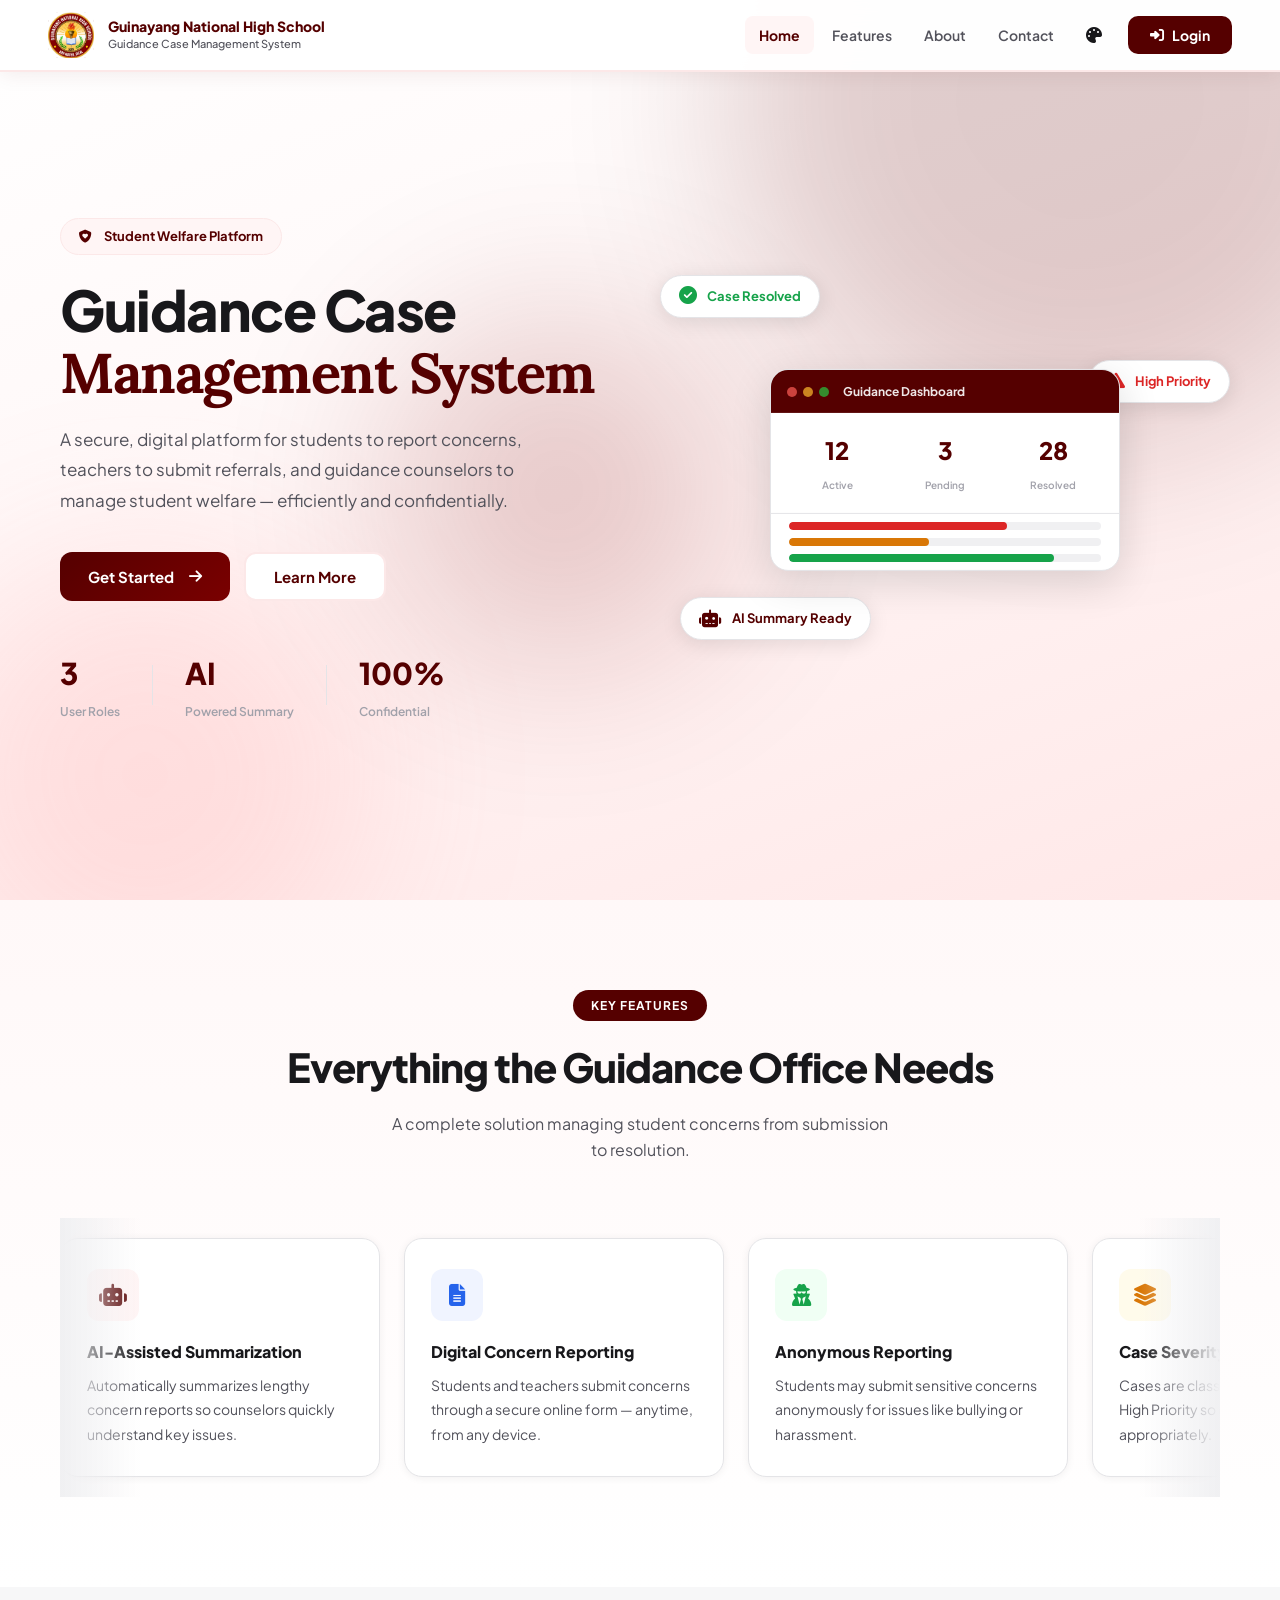
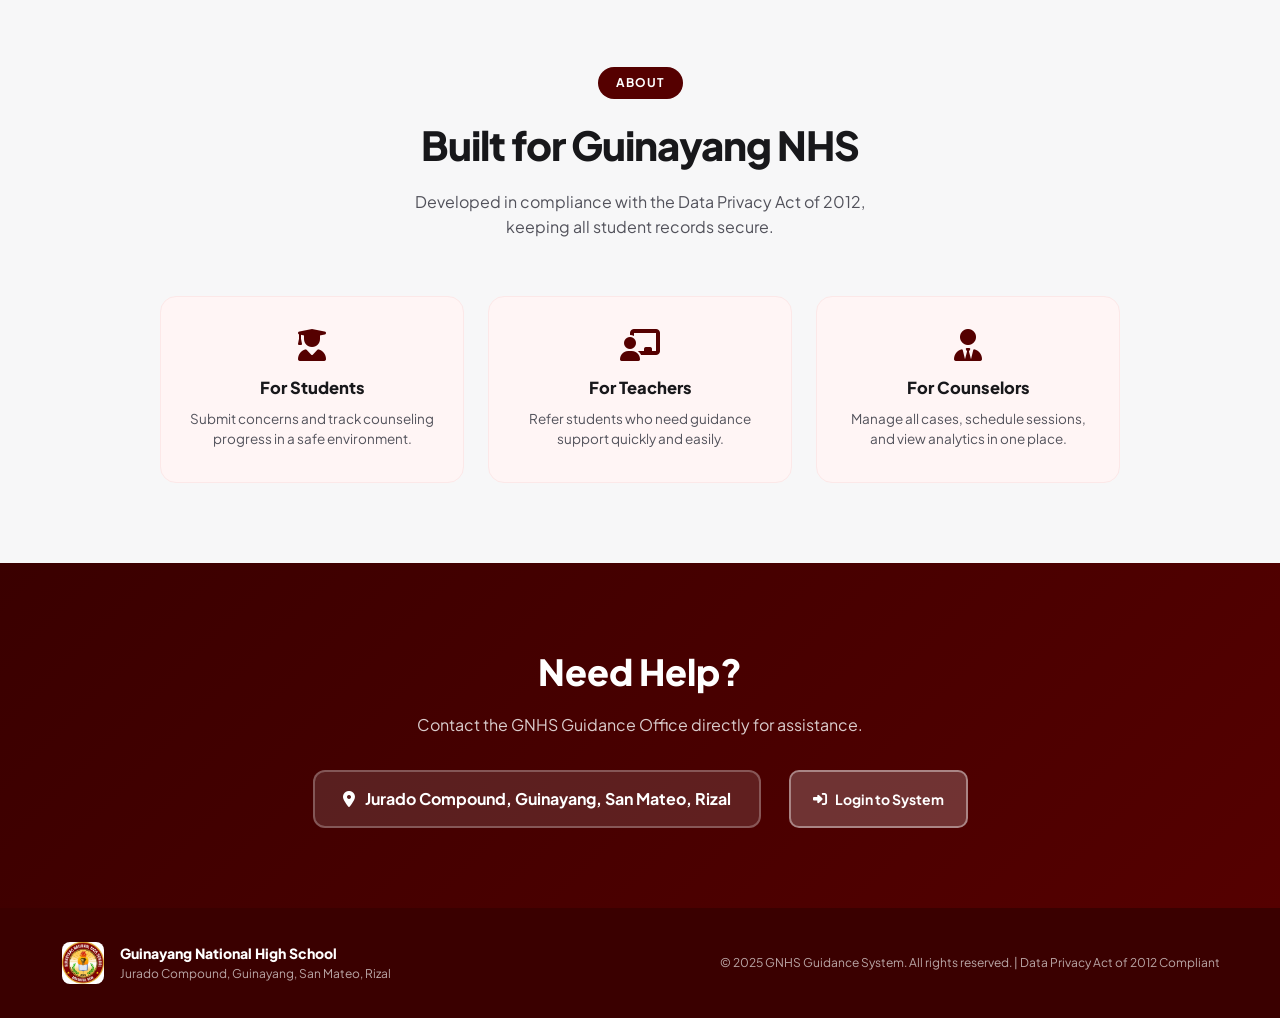
==== gnhs-guidance/index.html @ 4c7ce9db "fix(ui): responsive teacher dashboard stack, interactive features carousel, centered role cards, nav" ====
<!DOCTYPE html>
<html lang="en">

<head>
  <meta charset="UTF-8" />
  <meta name="viewport" content="width=device-width, initial-scale=1.0" />
  <title>GNHS — Guidance Case Management System</title>
  <link rel="stylesheet" href="style.css?v=20261111_07" />
  <link
    href="https://fonts.googleapis.com/css2?family=Plus+Jakarta+Sans:wght@300;400;500;600;700;800;900&family=Lora:ital,wght@0,400;0,600;1,400&display=swap"
    rel="stylesheet" />
  <link rel="stylesheet" href="https://cdnjs.cloudflare.com/ajax/libs/font-awesome/6.5.0/css/all.min.css" />
  <script src="https://accounts.google.com/gsi/client" async defer></script>
  <script>
    (function () {
      var t = localStorage.getItem('theme') || 'light';
      var c = localStorage.getItem('colorTheme') || 'maroon';
      document.documentElement.setAttribute('data-theme', t);
      document.documentElement.setAttribute('data-color', c);
    })();
  </script>
</head>

<body class="landing-page">
  <nav class="navbar">
    <div class="nav-brand" onclick="window.scrollTo({top:0,behavior:'smooth'})">
      <div class="school-logo"><img src="gnhs.jpg" alt="GNHS"
          style="width:100%;height:100%;object-fit:cover;border-radius:10px;" /></div>
      <div class="school-info">
        <span class="school-name">Guinayang National High School</span>
        <span class="school-sub">Guidance Case Management System</span>
      </div>
    </div>
    <div class="nav-links" id="navLinks">
      <a href="#home" class="nav-link active">Home</a>
      <a href="#features" class="nav-link">Features</a>
      <a href="#about" class="nav-link">About</a>
      <a href="#contact" class="nav-link">Contact</a>
      <div class="theme-container" style="position:relative; display:inline-block;">
        <button class="nav-link" style="background:none;border:none;cursor:pointer;font-size:16px;color:var(--text);"
          onclick="toggleThemeMenu()"><i class="fas fa-palette"></i></button>
        <div class="theme-panel" id="themePanel">
          <button class="tp-mode-toggle" id="tpModeToggle"
            onclick="setTheme(document.documentElement.getAttribute('data-theme')==='dark'?'light':'dark')">
            <i class="fas fa-moon"></i> Dark Mode
          </button>
          <div style="font-size:12px;font-weight:800;color:var(--text-3);text-align:center;margin-top:4px">COLOR THEME
          </div>
          <div class="tp-row">
            <div class="tp-color active" style="background:#550000" data-color="maroon"
              onclick="setColorMode('maroon')"></div>
            <div class="tp-color" style="background:#2563eb" data-color="blue" onclick="setColorMode('blue')"></div>
            <div class="tp-color" style="background:#059669" data-color="emerald" onclick="setColorMode('emerald')">
            </div>
            <div class="tp-color" style="background:#7c3aed" data-color="violet" onclick="setColorMode('violet')"></div>
          </div>
        </div>
      </div>
      <button class="btn-login" onclick="openLoginModal()"><i class="fas fa-sign-in-alt"></i> Login</button>
    </div>
    <button class="nav-toggle" onclick="toggleMenu()"><i class="fas fa-bars"></i></button>
  </nav>

  <section class="hero" id="home">
    <div class="hero-bg">
      <div class="bg-blob b1"></div>
      <div class="bg-blob b2"></div>
      <div class="bg-blob b3"></div>
    </div>
    <div class="hero-content">
      <div class="hero-badge"><i class="fas fa-shield-heart"></i>&nbsp; Student Welfare Platform</div>
      <h1 class="hero-title">Guidance Case<br><em>Management System</em></h1>
      <p class="hero-desc">A secure, digital platform for students to report concerns, teachers to submit referrals, and
        guidance counselors to manage student welfare — efficiently and confidentially.</p>
      <div class="hero-actions">
        <button class="btn-primary" onclick="openLoginModal()">Get Started &nbsp;<i
            class="fas fa-arrow-right"></i></button>
        <button class="btn-ghost"
          onclick="document.getElementById('features').scrollIntoView({behavior:'smooth'})">Learn More</button>
      </div>
      <div class="hero-stats">
        <div class="stat"><span class="stat-num">3</span><span class="stat-label">User Roles</span></div>
        <div class="stat-divider"></div>
        <div class="stat"><span class="stat-num">AI</span><span class="stat-label">Powered Summary</span></div>
        <div class="stat-divider"></div>
        <div class="stat"><span class="stat-num">100%</span><span class="stat-label">Confidential</span></div>
      </div>
    </div>
    <div class="hero-visual">
      <div class="floating-card card-1"><i class="fas fa-check-circle"></i><span>Case Resolved</span></div>
      <div class="floating-card card-2"><i class="fas fa-exclamation-triangle"></i><span>High Priority</span></div>
      <div class="floating-card card-3"><i class="fas fa-robot"></i><span>AI Summary Ready</span></div>
      <div class="dashboard-preview">
        <div class="preview-header">
          <span class="preview-dot r"></span><span class="preview-dot y"></span><span class="preview-dot g"></span>
          <span class="preview-title">Guidance Dashboard</span>
        </div>
        <div class="preview-stats">
          <div class="ps"><span>12</span><small>Active</small></div>
          <div class="ps"><span>3</span><small>Pending</small></div>
          <div class="ps"><span>28</span><small>Resolved</small></div>
        </div>
        <div class="preview-bar">
          <div class="pb-fill" style="width:70%;background:#dc2626"></div>
        </div>
        <div class="preview-bar">
          <div class="pb-fill" style="width:45%;background:#d97706"></div>
        </div>
        <div class="preview-bar">
          <div class="pb-fill" style="width:85%;background:#16a34a"></div>
        </div>
      </div>
    </div>
  </section>
  <section class="features-section" id="features">
    <div class="section-header">
      <div class="section-tag">Key Features</div>
      <h2>Everything the Guidance Office Needs</h2>
      <p>A complete solution managing student concerns from submission to resolution.</p>
    </div>
    <div class="features-marquee-wrapper">
      <div class="features-marquee-content">
        <div class="feature-card">
          <div class="feat-icon" style="background:var(--maroon-pale);color:var(--maroon)"><i class="fas fa-robot"></i>
          </div>
          <h3>AI-Assisted Summarization</h3>
          <p>Automatically summarizes lengthy concern reports so counselors quickly understand key issues.</p>
        </div>
        <div class="feature-card">
          <div class="feat-icon" style="background:#f0f4ff;color:#2563eb"><i class="fas fa-file-alt"></i></div>
          <h3>Digital Concern Reporting</h3>
          <p>Students and teachers submit concerns through a secure online form — anytime, from any device.</p>
        </div>
        <div class="feature-card">
          <div class="feat-icon" style="background:#f0fff4;color:#16a34a"><i class="fas fa-user-secret"></i></div>
          <h3>Anonymous Reporting</h3>
          <p>Students may submit sensitive concerns anonymously for issues like bullying or harassment.</p>
        </div>
        <div class="feature-card">
          <div class="feat-icon" style="background:#fffbeb;color:#d97706"><i class="fas fa-layer-group"></i></div>
          <h3>Case Severity Classification</h3>
          <p>Cases are classified as Low, Medium, or High Priority so counselors respond appropriately.</p>
        </div>
        <div class="feature-card">
          <div class="feat-icon" style="background:#fdf4ff;color:#7c3aed"><i class="fas fa-chart-bar"></i></div>
          <h3>Analytics Dashboard</h3>
          <p>Visualize patterns in student concerns and generate reports for school administration.</p>
        </div>
        <div class="feature-card">
          <div class="feat-icon" style="background:#f0fdfa;color:#0d9488"><i class="fas fa-bell"></i></div>
          <h3>Notification System</h3>
          <p>Real-time alerts for session schedules, case status changes, and guidance office responses.</p>
        </div>

        <!-- Duplicate for infinite scroll -->
        <div class="feature-card">
          <div class="feat-icon" style="background:var(--maroon-pale);color:var(--maroon)"><i class="fas fa-robot"></i>
          </div>
          <h3>AI-Assisted Summarization</h3>
          <p>Automatically summarizes lengthy concern reports so counselors quickly understand key issues.</p>
        </div>
        <div class="feature-card">
          <div class="feat-icon" style="background:#f0f4ff;color:#2563eb"><i class="fas fa-file-alt"></i></div>
          <h3>Digital Concern Reporting</h3>
          <p>Students and teachers submit concerns through a secure online form — anytime, from any device.</p>
        </div>
        <div class="feature-card">
          <div class="feat-icon" style="background:#f0fff4;color:#16a34a"><i class="fas fa-user-secret"></i></div>
          <h3>Anonymous Reporting</h3>
          <p>Students may submit sensitive concerns anonymously for issues like bullying or harassment.</p>
        </div>
        <div class="feature-card">
          <div class="feat-icon" style="background:#fffbeb;color:#d97706"><i class="fas fa-layer-group"></i></div>
          <h3>Case Severity Classification</h3>
          <p>Cases are classified as Low, Medium, or High Priority so counselors respond appropriately.</p>
        </div>
        <div class="feature-card">
          <div class="feat-icon" style="background:#fdf4ff;color:#7c3aed"><i class="fas fa-chart-bar"></i></div>
          <h3>Analytics Dashboard</h3>
          <p>Visualize patterns in student concerns and generate reports for school administration.</p>
        </div>
        <div class="feature-card">
          <div class="feat-icon" style="background:#f0fdfa;color:#0d9488"><i class="fas fa-bell"></i></div>
          <h3>Notification System</h3>
          <p>Real-time alerts for session schedules, case status changes, and guidance office responses.</p>
        </div>
      </div>
    </div>
  </section>
  <section id="about" class="about-section">
    <div class="section-header">
      <div class="section-tag">About</div>
      <h2>Built for Guinayang NHS</h2>
      <p>Developed in compliance with the Data Privacy Act of 2012, keeping all student records secure.</p>
    </div>
    <div class="about-roles-grid">
      <div class="about-role-card">
        <i class="fas fa-user-graduate"></i>
        <strong>For Students</strong>
        <p>Submit concerns and track counseling progress in a safe environment.</p>
      </div>
      <div class="about-role-card">
        <i class="fas fa-chalkboard-teacher"></i>
        <strong>For Teachers</strong>
        <p>Refer students who need guidance support quickly and easily.</p>
      </div>
      <div class="about-role-card">
        <i class="fas fa-user-tie"></i>
        <strong>For Counselors</strong>
        <p>Manage all cases, schedule sessions, and view analytics in one place.</p>
      </div>
    </div>
  </section>
  <section id="contact"
    style="padding:80px 60px;background:linear-gradient(135deg,var(--maroon-dark),var(--maroon));text-align:center;">
    <h2 style="color:#fff;font-size:36px;font-weight:900;margin-bottom:12px">Need Help?</h2>
    <p style="color:rgba(255,255,255,.8);font-size:16px;max-width:500px;margin:0 auto 32px">Contact the GNHS Guidance
      Office directly for assistance.</p>
    <div style="display:flex;gap:20px;justify-content:center;flex-wrap:wrap;">
      <div
        style="background:rgba(255,255,255,.12);color:#fff;border:2px solid rgba(255,255,255,.25);padding:14px 28px;border-radius:12px;font-weight:700;display:flex;align-items:center;gap:10px">
        <i class="fas fa-map-marker-alt"></i> Jurado Compound, Guinayang, San Mateo, Rizal</div>
      <button class="btn-login" style="background:rgba(255,255,255,.2);border:2px solid rgba(255,255,255,.4)"
        onclick="openLoginModal()"><i class="fas fa-sign-in-alt"></i> Login to System</button>
    </div>
  </section>
  <footer class="footer">
    <div class="footer-content">
      <div class="footer-brand">
        <div class="school-logo small" style="background:transparent;padding:2px"><img src="gnhs.jpg" alt="GNHS"
            style="width:100%;height:100%;object-fit:cover;border-radius:8px;" /></div>
        <div>
          <div class="footer-school">Guinayang National High School</div>
          <div class="footer-addr">Jurado Compound, Guinayang, San Mateo, Rizal</div>
        </div>
      </div>
      <div class="footer-copy">© 2025 GNHS Guidance System. All rights reserved. | Data Privacy Act of 2012 Compliant
      </div>
    </div>
  </footer>

  <!-- LOGIN MODAL -->
  <div class="modal-overlay hidden" id="loginModal" onclick="closeOnOverlay(event)">
    <div class="modal-box">
      <div class="modal-step" id="step-choose">
        <button class="modal-close" onclick="closeLoginModal()"><i class="fas fa-times"></i></button>
        <div class="modal-logo"><i class="fas fa-graduation-cap"></i></div>
        <h2 class="modal-title">Welcome to <span>GNHS</span></h2>
        <p class="modal-sub">Guidance Case Management System</p>
        <div id="timeoutAlertBanner" style="display:none;margin-bottom:16px;background:#fef2f2;border:1px solid #f87171;color:#991b1b;padding:12px 14px;border-radius:10px;font-size:13px;font-weight:600;text-align:left">
          <i class="fas fa-clock" style="color:#dc2626;margin-right:6px"></i> Your session expired due to 15 minutes of inactivity. Please log in again.
        </div>
        <div class="action-cards" style="display:flex;flex-direction:column;width:100%;gap:12px;">
          <div class="action-card" onclick="goToRoleSelect('login')" style="padding:16px 20px;display:flex;align-items:center;justify-content:center;gap:14px;text-align:left;width:100%;background:linear-gradient(135deg,var(--maroon),var(--maroon-mid));color:#fff;border-radius:14px;box-shadow:0 8px 20px rgba(85,0,0,0.22);cursor:pointer;">
            <i class="fas fa-sign-in-alt" style="font-size:22px;color:#fff;margin-bottom:0"></i>
            <div style="flex:1">
              <strong style="font-size:16px;display:block;color:#fff">Login to System</strong>
              <small style="font-size:12px;color:rgba(255,255,255,0.85)">Sign in with LRN, Employee ID, or Email</small>
            </div>
            <i class="fas fa-arrow-right" style="font-size:14px;color:rgba(255,255,255,0.85)"></i>
          </div>
        </div>

        <div style="display:flex;align-items:center;margin:16px 0 10px;gap:10px;">
          <div style="flex:1;height:1px;background:var(--border);"></div>
          <span style="font-size:11px;font-weight:700;color:var(--text-3);text-transform:uppercase;letter-spacing:0.5px;">OR</span>
          <div style="flex:1;height:1px;background:var(--border);"></div>
        </div>

        <button type="button" class="btn-google-sign-in" onclick="openGoogleAccountChooser()">
          <svg width="18" height="18" viewBox="0 0 48 48">
            <path fill="#EA4335" d="M24 9.5c3.54 0 6.71 1.22 9.21 3.6l6.85-6.85C35.9 2.38 30.47 0 24 0 14.62 0 6.51 5.38 2.56 13.22l7.98 6.19C12.43 13.72 17.74 9.5 24 9.5z"/>
            <path fill="#4285F4" d="M46.98 24.55c0-1.57-.15-3.09-.38-4.55H24v9.02h12.94c-.58 2.96-2.26 5.48-4.78 7.18l7.73 6c4.51-4.18 7.09-10.36 7.09-17.65z"/>
            <path fill="#FBBC05" d="M10.53 28.59c-.48-1.45-.76-2.99-.76-4.59s.27-3.14.76-4.59l-7.98-6.19C.92 16.46 0 20.12 0 24c0 3.88.92 7.54 2.56 10.78l7.97-6.19z"/>
            <path fill="#34A853" d="M24 48c6.48 0 11.93-2.13 15.89-5.81l-7.73-6c-2.15 1.45-4.92 2.3-8.16 2.3-6.26 0-11.57-4.22-13.47-9.91l-7.98 6.19C6.51 42.62 14.62 48 24 48z"/>
          </svg>
          <span>Google</span>
        </button>
      </div>
      <div class="modal-step hidden" id="step-role">
        <div class="modal-top-nav">
          <button type="button" class="modal-back" onclick="goBack('step-choose')"><i class="fas fa-arrow-left"></i> Back</button>
          <button type="button" class="modal-close" onclick="closeLoginModal()"><i class="fas fa-times"></i></button>
        </div>
        <div class="modal-logo"><i class="fas fa-users"></i></div>
        <h2 class="modal-title">Select Your Role</h2>
        <p class="modal-sub" id="role-sub-text">Who are you logging in as?</p>
        <div class="role-cards">
          <div class="role-card" onclick="selectRole('student')">
            <div class="role-icon" style="background:#fff0f0;color:#550000"><i class="fas fa-user-graduate"></i></div>
            <div><strong>Student</strong><small>Submit concerns &amp; track status</small></div>
          </div>
          <div class="role-card" onclick="selectRole('teacher')">
            <div class="role-icon" style="background:#fff0f0;color:#7a0000"><i class="fas fa-chalkboard-teacher"></i>
            </div>
            <div><strong>Teacher</strong><small>Refer students for guidance</small></div>
          </div>
          <div class="role-card" onclick="selectRole('admin')">
            <div class="role-icon" style="background:#fff0f0;color:#3a0000"><i class="fas fa-user-tie"></i></div>
            <div><strong>Guidance Admin</strong><small>Manage cases &amp; counseling</small></div>
          </div>
        </div>
      </div>
      <div class="modal-step hidden" id="step-login">
        <div class="modal-top-nav">
          <button type="button" class="modal-back" onclick="goBack('step-role')"><i class="fas fa-arrow-left"></i> Back</button>
          <button type="button" class="modal-close" onclick="closeLoginModal()"><i class="fas fa-times"></i></button>
        </div>
        <div class="modal-logo" id="login-role-badge"><i class="fas fa-user-graduate"></i></div>
        <h3 style="font-size:18px;font-weight:800;color:var(--text);margin-bottom:2px;text-align:center;">Account Login</h3>
        <p class="modal-sub" id="login-role-label" style="margin-top:0;">Student Login</p>
        <div id="login-msg" style="display:none"></div>
        <div class="form-group"><label id="login-id-label">Email Address <span class="req">*</span></label>
          <div class="input-wrap"><i class="fas fa-envelope"></i><input type="text" id="login-email-input"
              placeholder="Enter your email" required onkeydown="if(event.key==='Enter'){event.preventDefault();document.getElementById('login-pass')?.focus();}" /></div>
        </div>
        <div class="form-group"><label>Password <span class="req">*</span></label>
          <div class="input-wrap"><i class="fas fa-lock"></i><input type="password" id="login-pass"
              placeholder="Enter your password" required onkeydown="if(event.key==='Enter'){event.preventDefault();handleLogin();}" /><button class="toggle-pass" type="button"
              onclick="togglePass('login-pass')"><i class="fas fa-eye"></i></button></div>
        </div>
        <div class="form-options">
          <label class="checkbox-label"><input type="checkbox"> Remember me</label>
          <a href="#" class="forgot-link" onclick="openResetPasswordModal()">Forgot password?</a>
        </div>
        <button class="btn-submit" onclick="handleLogin()">Login &nbsp;<i class="fas fa-arrow-right"></i></button>

        <div style="display:flex;align-items:center;margin:18px 0 12px;gap:10px;">
          <div style="flex:1;height:1px;background:var(--border);"></div>
          <span style="font-size:11px;font-weight:700;color:var(--text-3);text-transform:uppercase;letter-spacing:0.5px;">OR</span>
          <div style="flex:1;height:1px;background:var(--border);"></div>
        </div>

        <button type="button" class="btn-google-sign-in" onclick="openGoogleAccountChooser()">
          <svg width="18" height="18" viewBox="0 0 48 48">
            <path fill="#EA4335" d="M24 9.5c3.54 0 6.71 1.22 9.21 3.6l6.85-6.85C35.9 2.38 30.47 0 24 0 14.62 0 6.51 5.38 2.56 13.22l7.98 6.19C12.43 13.72 17.74 9.5 24 9.5z"/>
            <path fill="#4285F4" d="M46.98 24.55c0-1.57-.15-3.09-.38-4.55H24v9.02h12.94c-.58 2.96-2.26 5.48-4.78 7.18l7.73 6c4.51-4.18 7.09-10.36 7.09-17.65z"/>
            <path fill="#FBBC05" d="M10.53 28.59c-.48-1.45-.76-2.99-.76-4.59s.27-3.14.76-4.59l-7.98-6.19C.92 16.46 0 20.12 0 24c0 3.88.92 7.54 2.56 10.78l7.97-6.19z"/>
            <path fill="#34A853" d="M24 48c6.48 0 11.93-2.13 15.89-5.81l-7.73-6c-2.15 1.45-4.92 2.3-8.16 2.3-6.26 0-11.57-4.22-13.47-9.91l-7.98 6.19C6.51 42.62 14.62 48 24 48z"/>
          </svg>
          <span>Google</span>
        </button>
      </div>

      <!-- SHOPEE-STYLE GOOGLE ACCOUNT CHOOSER STEP -->
      <div class="modal-step hidden" id="step-google-chooser">
        <div class="google-top-bar" style="display:flex;align-items:center;justify-content:space-between;width:100%;margin-bottom:18px;padding-bottom:12px;border-bottom:1px solid var(--border);position:relative;box-sizing:border-box;">
          <div class="google-top-left" style="display:flex;align-items:center;gap:10px;min-width:0;">
            <button type="button" class="modal-back google-back-btn" onclick="goBackFromGoogle()" title="Go back to previous step" style="position:static !important;top:auto !important;right:auto !important;margin:0 !important;display:inline-flex;align-items:center;gap:6px;background:rgba(0,0,0,0.04);border:1px solid var(--border);border-radius:8px;color:var(--text-2);font-weight:700;font-size:12.5px;cursor:pointer;padding:5px 9px;transition:.2s;line-height:1.2;">
              <i class="fas fa-arrow-left" style="font-size:11px;"></i> <span>Back</span>
            </button>
            <div style="width:1px;height:16px;background:var(--border);flex-shrink:0;"></div>
            <div class="google-brand" style="display:inline-flex;align-items:center;gap:8px;font-size:13.5px;font-weight:700;color:var(--text);margin:0;white-space:nowrap;">
              <svg width="18" height="18" viewBox="0 0 48 48" style="flex-shrink:0;">
                <path fill="#EA4335" d="M24 9.5c3.54 0 6.71 1.22 9.21 3.6l6.85-6.85C35.9 2.38 30.47 0 24 0 14.62 0 6.51 5.38 2.56 13.22l7.98 6.19C12.43 13.72 17.74 9.5 24 9.5z"/>
                <path fill="#4285F4" d="M46.98 24.55c0-1.57-.15-3.09-.38-4.55H24v9.02h12.94c-.58 2.96-2.26 5.48-4.78 7.18l7.73 6c4.51-4.18 7.09-10.36 7.09-17.65z"/>
                <path fill="#FBBC05" d="M10.53 28.59c-.48-1.45-.76-2.99-.76-4.59s.27-3.14.76-4.59l-7.98-6.19C.92 16.46 0 20.12 0 24c0 3.88.92 7.54 2.56 10.78l7.97-6.19z"/>
                <path fill="#34A853" d="M24 48c6.48 0 11.93-2.13 15.89-5.81l-7.73-6c-2.15 1.45-4.92 2.3-8.16 2.3-6.26 0-11.57-4.22-13.47-9.91l-7.98 6.19C6.51 42.62 14.62 48 24 48z"/>
              </svg>
              <span>Sign in with Google</span>
            </div>
          </div>
          <button type="button" class="modal-close" onclick="closeLoginModal()" title="Close" style="position:static !important;top:auto !important;right:auto !important;margin:0 !important;cursor:pointer;width:32px;height:32px;border-radius:50%;background:rgba(0,0,0,0.05);color:var(--text-2);display:inline-flex;align-items:center;justify-content:center;border:none;flex-shrink:0;">
            <i class="fas fa-times"></i>
          </button>
        </div>

        <!-- STAGE A: CHOOSE ACCOUNT LIST -->
        <div id="googleStageList">
          <div class="google-app-badge">
            <i class="fas fa-graduation-cap" style="color:#fff;font-size:22px"></i>
          </div>
          <h2 class="google-chooser-title">Choose an account</h2>
          <p class="google-chooser-sub">to continue to <strong>GNHS Guidance</strong></p>

          <div id="google-list-msg" style="display:none;margin-bottom:14px"></div>

          <div id="googleAccountsList" class="google-accounts-list">
            <!-- Rendered dynamically -->
          </div>

          <p class="google-privacy-footer">
            Before using this app, you can review GNHS Guidance's <a href="#">Privacy Policy</a> and <a href="#">Terms of Service</a>.
          </p>
          <div style="text-align:center;margin-top:14px;padding-top:12px;border-top:1px dashed var(--border);">
            <button type="button" onclick="goBackFromGoogle()" style="background:none;border:none;color:var(--text-2);font-weight:700;font-size:12.5px;cursor:pointer;display:inline-flex;align-items:center;gap:6px;padding:4px 8px;border-radius:6px;transition:.2s;">
              <i class="fas fa-arrow-left"></i> <span>Back to Login Options</span>
            </button>
          </div>
        </div>

        <!-- STAGE B: USE ANOTHER ACCOUNT (EMAIL INPUT) -->
        <div id="googleStageEmail" style="display:none">
          <div class="google-app-badge">
            <i class="fas fa-graduation-cap" style="color:#fff;font-size:22px"></i>
          </div>
          <h2 class="google-chooser-title">Sign in</h2>
          <p class="google-chooser-sub">to continue to <strong>GNHS Guidance</strong></p>

          <div id="google-email-msg" style="display:none"></div>

          <div class="form-group">
            <label>Email Address <span class="req">*</span></label>
            <div class="input-wrap">
              <i class="fas fa-envelope"></i>
              <input type="email" id="google-custom-email" placeholder="e.g. name@gmail.com or name@deped.gov.ph" required onkeydown="if(event.key==='Enter')submitGoogleCustomEmail()" />
            </div>
            <span style="font-size:11.5px;color:var(--text-3);margin-top:4px;display:block;">Personal Gmail for Students &bull; DepEd / Gmail for Teachers</span>
          </div>

          <div style="display:flex;justify-content:space-between;align-items:center;margin-top:22px">
            <button type="button" class="btn-ghost" onclick="showGoogleAccountList()" style="font-size:13px;padding:8px 14px">
              Back to accounts
            </button>
            <button type="button" class="btn-submit" onclick="submitGoogleCustomEmail()" style="width:auto;padding:10px 24px;border-radius:20px;background:#1a73e8;color:#fff;border:none;font-weight:700">
              Next &nbsp;<i class="fas fa-arrow-right"></i>
            </button>
          </div>
        </div>

        <!-- STAGE B: GMAIL 6-DIGIT CODE VERIFICATION (100% PASSWORDLESS & DIRECT TO 2FA) -->
        <div id="googleStageOtp" style="display:none">
          <div class="google-selected-chip">
            <div class="google-chip-left">
              <div class="google-chip-avatar" id="googleOtpAvatar">G</div>
              <div class="google-chip-info">
                <span id="googleOtpEmail" style="font-size:13px;color:var(--text);font-weight:700"></span>
              </div>
            </div>
            <button type="button" class="google-chip-change" onclick="showGoogleAccountList()">Change</button>
          </div>

          <h2 class="google-chooser-title" style="font-size:20px;text-align:left">Google Verification</h2>
          <p class="google-chooser-sub" style="margin-bottom:16px;text-align:left">A 6-digit code was sent to your Gmail inbox to verify your account</p>

          <div id="google-otp-msg" style="display:none"></div>

          <div class="form-group">
            <label>6-Digit Verification Code <span class="req">*</span></label>
            <div class="input-wrap">
              <i class="fas fa-key"></i>
              <input type="text" id="google-otp-code-input" placeholder="000000" maxlength="6" pattern="[0-9]*" inputmode="numeric" style="letter-spacing:6px;font-size:18px;font-weight:800;text-align:center" onkeydown="if(event.key==='Enter')verifyGoogleLoginOtp()" />
            </div>
            <span style="font-size:11.5px;color:var(--text-3);margin-top:4px;display:block;">Check your Gmail inbox or spam. No password required!</span>
          </div>

          <div style="display:flex;justify-content:space-between;align-items:center;margin-top:22px">
            <button type="button" class="btn-ghost" onclick="loginWithGoogleCode(true)" style="font-size:12px;background:none;border:none;color:var(--text-3);cursor:pointer;font-weight:700">
              Resend code
            </button>
            <button type="button" class="btn-submit" id="btnVerifyGoogleOtp" onclick="verifyGoogleLoginOtp()" style="width:auto;padding:10px 24px;border-radius:20px;background:#1a73e8;color:#fff;border:none;font-weight:700">
              Verify & Sign In &nbsp;<i class="fas fa-arrow-right"></i>
            </button>
          </div>
        </div>
      </div>

      <!-- EMAIL CODE (OTP) LOGIN STEP -->
      <div class="modal-step hidden" id="step-email-otp">
        <div class="modal-top-nav">
          <button type="button" class="modal-back" onclick="goBack('step-login')"><i class="fas fa-arrow-left"></i> Back</button>
          <button type="button" class="modal-close" onclick="closeLoginModal()"><i class="fas fa-times"></i></button>
        </div>
        <div class="modal-logo" style="background:var(--maroon-pale);color:var(--maroon)"><i class="fas fa-envelope-circle-check"></i></div>
        <h2 class="modal-title">Sign in with Email Code</h2>
        <p class="modal-sub" id="email-otp-sub">Personal Gmail for Students &bull; DepEd / Gmail for Teachers</p>

        <!-- Role Selector Tab for Email Login -->
        <div style="display:flex;background:var(--bg2);padding:4px;border-radius:10px;border:1px solid var(--border);margin-bottom:14px;gap:6px;">
          <button type="button" id="otpRoleTabStudent" onclick="setOtpRole('student')" style="flex:1;border:none;border-radius:8px;padding:8px 10px;font-size:12.5px;font-weight:700;cursor:pointer;transition:.2s;background:var(--maroon);color:#fff;">
            <i class="fas fa-user-graduate"></i> Student
          </button>
          <button type="button" id="otpRoleTabTeacher" onclick="setOtpRole('teacher')" style="flex:1;border:none;border-radius:8px;padding:8px 10px;font-size:12.5px;font-weight:700;cursor:pointer;transition:.2s;background:transparent;color:var(--text-2);">
            <i class="fas fa-chalkboard-teacher"></i> Teacher
          </button>
        </div>

        <div id="email-otp-msg" style="display:none"></div>

        <!-- Stage 1: Enter Email -->
        <div id="email-otp-stage-1">
          <div class="form-group">
            <label>Email Address <span class="req">*</span></label>
            <div class="input-wrap">
              <i class="fas fa-envelope"></i>
              <input type="email" id="otp-email-input" placeholder="e.g. name@gmail.com or name@deped.gov.ph" required autocomplete="email" onkeydown="if(event.key==='Enter')requestEmailCode()" />
            </div>
            <span style="font-size:11.5px;color:var(--text-3);margin-top:4px;display:block;">We will send a secure 6-digit verification code to this inbox.</span>
          </div>
          <button type="button" class="btn-submit" id="btnSendOtp" onclick="requestEmailCode()">
            <i class="fas fa-paper-plane"></i> Send 6-Digit Code
          </button>
        </div>

        <!-- Stage 2: Enter Code -->
        <div id="email-otp-stage-2" style="display:none">
          <div style="background:var(--bg2);padding:12px 14px;border-radius:10px;border:1px solid var(--border);margin-bottom:16px;font-size:13px;display:flex;align-items:center;justify-content:space-between">
            <div>
              <span style="color:var(--text-3);font-size:11px;display:block;">Code sent to:</span>
              <strong id="otp-target-email-label" style="color:var(--maroon)"></strong>
            </div>
            <button type="button" onclick="editOtpEmail()" style="background:none;border:none;color:var(--maroon);font-weight:700;font-size:12px;cursor:pointer">Change</button>
          </div>

          <div class="form-group">
            <label>Enter 6-Digit Verification Code <span class="req">*</span></label>
            <div class="input-wrap">
              <i class="fas fa-key"></i>
              <input type="text" id="otp-code-input" placeholder="000000" maxlength="6" pattern="[0-9]*" inputmode="numeric" style="letter-spacing:6px;font-size:20px;font-weight:800;text-align:center" onkeydown="if(event.key==='Enter')verifyEmailCode()" />
            </div>
            <span style="font-size:11.5px;color:var(--text-3);margin-top:4px;display:block;">Please check your inbox or spam folder. Code expires in 10 minutes.</span>
          </div>

          <button type="button" class="btn-submit" id="btnVerifyOtp" onclick="verifyEmailCode()">
            <i class="fas fa-check-circle"></i> Verify & Sign In
          </button>

          <div style="text-align:center;margin-top:14px">
            <button type="button" id="btnResendOtp" onclick="requestEmailCode(true)" style="background:none;border:none;color:var(--text-3);font-size:12px;font-weight:700;cursor:pointer">
              Didn't receive code? Resend Code
            </button>
          </div>
        </div>
      </div>

      <!-- EMAIL SIGNUP COMPLETION STEP (for new users signing in for the first time via email) -->
      <div class="modal-step hidden" id="step-email-complete">
        <div class="modal-top-nav">
          <button type="button" class="modal-back" onclick="showStep('step-email-otp')"><i class="fas fa-arrow-left"></i> Back</button>
          <button type="button" class="modal-close" onclick="closeLoginModal()"><i class="fas fa-times"></i></button>
        </div>
        <div class="modal-logo" style="background:var(--maroon-pale);color:var(--maroon)"><i class="fas fa-user-plus"></i></div>
        <h2 class="modal-title">Complete Your Profile</h2>
        <p class="modal-sub">Welcome! Please fill in your basic info to enter GNHS Guidance.</p>

        <div id="email-complete-msg" style="display:none"></div>

        <div class="form-row" style="display:grid;grid-template-columns:1fr 1fr;gap:12px;margin-bottom:12px">
          <div class="form-group">
            <label>First Name <span class="req">*</span></label>
            <input type="text" id="otp-complete-first-name" placeholder="First name" required />
          </div>
          <div class="form-group">
            <label>Last Name <span class="req">*</span></label>
            <input type="text" id="otp-complete-last-name" placeholder="Last name" required />
          </div>
        </div>

        <div class="form-group" id="otp-complete-grade-group">
          <label id="otp-complete-grade-label">Grade Level & Section <span class="req">*</span></label>
          <div style="display:grid;grid-template-columns:1fr 1fr;gap:10px" id="otp-complete-grade-row">
            <select id="otp-complete-grade" onchange="otpUpdateSections()" style="padding:10px 12px;border:1.5px solid var(--border);border-radius:10px;font-size:13px;background:var(--card-bg);color:var(--text)">
              <option value="">Select Grade</option>
              <option value="7">Grade 7</option>
              <option value="8">Grade 8</option>
              <option value="9">Grade 9</option>
              <option value="10">Grade 10</option>
            </select>
            <select id="otp-complete-section" style="padding:10px 12px;border:1.5px solid var(--border);border-radius:10px;font-size:13px;background:var(--card-bg);color:var(--text)">
              <option value="">Select Section</option>
            </select>
          </div>
        </div>

        <div class="form-group">
          <label id="otp-complete-id-label">Student ID / LRN (Optional)</label>
          <input type="text" id="otp-complete-id-number" placeholder="Enter ID number (or leave blank for auto-generate)" />
        </div>

        <button type="button" class="btn-submit" id="btnFinishOtpSignup" onclick="finishOtpSignup()">
          <i class="fas fa-arrow-right"></i> Finish & Enter System
        </button>
      </div>

      <!-- RESET PASSWORD MODAL: 3-STEP EMAIL OTP CONFIRMATION & NEW PASSWORD -->
      <div class="modal-step hidden" id="step-forgot">
        <div class="modal-top-nav">
          <button type="button" class="modal-back" onclick="goBack('step-login')"><i class="fas fa-arrow-left"></i> Back</button>
          <button type="button" class="modal-close" onclick="closeLoginModal()"><i class="fas fa-times"></i></button>
        </div>

        <div class="modal-logo" style="background:var(--maroon-pale);color:var(--maroon)"><i class="fas fa-key"></i></div>
        <h2 class="modal-title" id="forgot-modal-title">Reset Password</h2>
        <p class="modal-sub" id="forgot-modal-sub">Enter your registered Email or Student ID / LRN to receive a 6-digit confirmation code.</p>

        <div id="forgot-msg" style="display:none;margin-bottom:14px"></div>

        <!-- STAGE 1: ENTER EMAIL / LRN -->
        <div id="forgot-stage-1">
          <div class="form-group">
            <label>Registered Email or Student LRN / ID <span class="req">*</span></label>
            <div class="input-wrap">
              <i class="fas fa-envelope"></i>
              <input type="text" id="forgot-email-input" placeholder="e.g. name@gmail.com or 12-digit LRN" required onkeydown="if(event.key==='Enter')sendResetEmailCode()" />
            </div>
            <span style="font-size:11.5px;color:var(--text-3);margin-top:4px;display:block;">A 6-digit verification code will be sent to confirm your email.</span>
          </div>

          <button type="button" class="btn-submit" id="btnSendResetCode" onclick="sendResetEmailCode()">
            <i class="fas fa-paper-plane"></i> Send 6-Digit Code
          </button>
        </div>

        <!-- STAGE 2: ENTER 6-DIGIT CODE -->
        <div id="forgot-stage-2" style="display:none">
          <div style="background:var(--bg2);padding:12px 14px;border-radius:10px;border:1px solid var(--border);margin-bottom:16px;font-size:13px;display:flex;align-items:center;justify-content:space-between">
            <div>
              <span style="color:var(--text-3);font-size:11px;display:block;">Code sent to:</span>
              <strong id="forgot-target-email-label" style="color:var(--maroon)"></strong>
            </div>
            <button type="button" onclick="editResetEmail()" style="background:none;border:none;color:var(--maroon);font-weight:700;font-size:12px;cursor:pointer">Change</button>
          </div>

          <div class="form-group">
            <label>Enter 6-Digit Confirmation Code <span class="req">*</span></label>
            <div class="input-wrap">
              <i class="fas fa-shield-alt"></i>
              <input type="text" id="forgot-code-input" placeholder="000000" maxlength="6" pattern="[0-9]*" inputmode="numeric" style="letter-spacing:6px;font-size:22px;font-weight:800;text-align:center" onkeydown="if(event.key==='Enter')verifyResetEmailCode()" />
            </div>
            <span style="font-size:11.5px;color:var(--text-3);margin-top:4px;display:block;">Please check your inbox or spam folder. Code expires in 10 minutes.</span>
          </div>

          <button type="button" class="btn-submit" id="btnVerifyResetCode" onclick="verifyResetEmailCode()">
            <i class="fas fa-check-circle"></i> Verify Code & Continue
          </button>

          <div style="text-align:center;margin-top:14px">
            <button type="button" id="btnResendResetCode" onclick="sendResetEmailCode(true)" style="background:none;border:none;color:var(--text-3);font-size:12px;font-weight:700;cursor:pointer">
              Didn't receive code? Resend Code
            </button>
          </div>
        </div>

        <!-- STAGE 3: SET NEW PASSWORD -->
        <div id="forgot-stage-3" style="display:none">
          <div class="form-group">
            <label>New Password <span class="req">*</span></label>
            <div class="input-wrap">
              <i class="fas fa-lock"></i>
              <input type="password" id="forgot-new-password" placeholder="Enter new strong password" required oninput="validateResetPasswordStrength()" />
              <button class="toggle-pass" type="button" onclick="togglePass('forgot-new-password')"><i class="fas fa-eye"></i></button>
            </div>
          </div>

          <div class="form-group">
            <label>Confirm New Password <span class="req">*</span></label>
            <div class="input-wrap">
              <i class="fas fa-lock"></i>
              <input type="password" id="forgot-confirm-password" placeholder="Re-type new password" required oninput="validateResetPasswordStrength()" onkeydown="if(event.key==='Enter')submitNewPasswordReset()" />
              <button class="toggle-pass" type="button" onclick="togglePass('forgot-confirm-password')"><i class="fas fa-eye"></i></button>
            </div>
          </div>

          <!-- Live Password Requirements Checklist -->
          <div style="background:var(--bg2);border:1px solid var(--border);border-radius:10px;padding:12px 14px;margin-bottom:16px;font-size:12px;text-align:left">
            <div style="font-weight:700;color:var(--text);margin-bottom:6px"><i class="fas fa-shield-halved" style="color:var(--maroon);margin-right:4px"></i> Password Standards:</div>
            <div style="display:grid;grid-template-columns:1fr 1fr;gap:6px">
              <div id="pwReqLen" style="color:#94a3b8"><i class="fas fa-circle-xmark"></i> At least 8 characters</div>
              <div id="pwReqUpper" style="color:#94a3b8"><i class="fas fa-circle-xmark"></i> 1 uppercase letter</div>
              <div id="pwReqNum" style="color:#94a3b8"><i class="fas fa-circle-xmark"></i> 1 number (0-9)</div>
              <div id="pwReqSpecial" style="color:#94a3b8"><i class="fas fa-circle-xmark"></i> 1 special char (!@#$)</div>
            </div>
            <div id="pwReqMatch" style="color:#94a3b8;margin-top:6px;border-top:1px dashed var(--border);padding-top:6px"><i class="fas fa-circle-xmark"></i> Passwords must match</div>
          </div>

          <button type="button" class="btn-submit" id="btnSaveNewPassword" onclick="submitNewPasswordReset()">
            <i class="fas fa-save"></i> Save New Password & Log In
          </button>
        </div>

        <div style="margin-top:16px;text-align:center">
          <a href="#" onclick="showStep('step-login')" style="color:var(--maroon);font-size:12.5px;font-weight:700;display:inline-flex;align-items:center;gap:6px;text-decoration:none">
            <i class="fas fa-arrow-left"></i> Back to Login
          </a>
        </div>
      </div>
      <!-- NOTICE FOR ACCOUNT CREATION (STUDENT SELF-REGISTRATION DISABLED) -->
      <div class="modal-step hidden" id="step-register">
        <div class="modal-top-nav">
          <button type="button" class="modal-back" onclick="goBack('step-role')"><i class="fas fa-arrow-left"></i> Back</button>
          <button type="button" class="modal-close" onclick="closeLoginModal()"><i class="fas fa-times"></i></button>
        </div>
        <div class="modal-logo" style="background:var(--maroon-pale);color:var(--maroon)"><i class="fas fa-id-card-clip"></i></div>
        <h2 class="modal-title">Account Creation Notice</h2>
        <p class="modal-sub">Student accounts are provisioned directly by the school.</p>
        
        <div style="background:var(--bg2);border:1px solid var(--border);border-radius:12px;padding:16px;margin-bottom:18px;text-align:left;font-size:13px;color:var(--text-2);line-height:1.6">
          <strong style="color:var(--text);display:block;margin-bottom:6px"><i class="fas fa-info-circle" style="color:var(--maroon);margin-right:6px"></i> How accounts are issued:</strong>
          <ul style="margin:0 0 0 18px;padding:0">
            <li><strong>Students:</strong> Your account is created by your <strong>Advisory Teacher</strong> or the <strong>Guidance Office</strong> using your 12-digit LRN.</li>
            <li><strong>Teachers &amp; Staff:</strong> Accounts are configured and issued by the <strong>Guidance Counselor</strong>.</li>
          </ul>
        </div>

        <button type="button" class="btn-submit" onclick="showStep('step-login')">
          <i class="fas fa-arrow-left"></i> Return to Login
        </button>
      </div>
    </div>
  </div>


  </div>

  <script src="theme.js?v=1.1"></script>
  <script src="app.js?v=20261111_04"></script>
  <script>
    const GNHS_GRADE_SECTIONS = {
      '7':  ['Bonifacio', 'Burgos', 'Del Pilar', 'Diego Silang', 'Luna', 'Mabini', 'Malvar', 'Rizal'],
      '8':  ['Abrahams', 'Basho', 'Confucius', 'Ghandi', 'Goswami', 'Kalidasa', 'Mandela', 'Mencius', 'Tagore', 'Valmiki', 'Voltaire'],
      '9':  ['Bohr', 'Curie', 'Dalton', 'Darwin', 'Einstein', 'Faraday', 'Galileo', 'Newton'],
      '10': ['Aguinaldo', 'Aquino', 'Garcia', 'Laurel', 'Macapagal', 'Magsaysay']
    };
    function regUpdateSections() {
      const grade = document.getElementById('reg-grade-level').value;
      const sel = document.getElementById('reg-section');
      const secs = GNHS_GRADE_SECTIONS[grade] || [];
      sel.innerHTML = secs.length
        ? '<option value="">Select Section</option>' + secs.map(s => '<option value="' + s + '">' + s + '</option>').join('')
        : '<option value="">Select Grade First</option>';
    }

    // ── API POST HELPER ──
    window._apiPost = async function(url, data) {
      const r = await fetch(url, {
        method: 'POST',
        headers: { 'Content-Type': 'application/json' },
        body: JSON.stringify(data)
      });
      return r.json();
    };

    // ── SAVED ACCOUNTS IN LOCALSTORAGE (SHOPEE STYLE) ──
    function getSavedAccounts() {
      try {
        return JSON.parse(localStorage.getItem('gnhs_saved_accounts') || '[]');
      } catch(e) {
        return [];
      }
    }

    function saveAccountToDevice(acc) {
      if (!acc || !acc.email) return;
      try {
        let list = getSavedAccounts();
        list = list.filter(a => a.email.toLowerCase() !== acc.email.toLowerCase());
        list.unshift({
          email: acc.email.toLowerCase(),
          name: acc.name || acc.email.split('@')[0],
          role: acc.role || 'student',
          initials: acc.initials || (acc.name ? acc.name.split(' ').map(n=>n[0]).join('').substring(0,2).toUpperCase() : 'G')
        });
        if (list.length > 5) list = list.slice(0, 5);
        localStorage.setItem('gnhs_saved_accounts', JSON.stringify(list));
      } catch(e) {}
    }

    window.removeSavedAccount = function(email, e) {
      if (e) e.stopPropagation();
      try {
        let list = getSavedAccounts().filter(a => a.email.toLowerCase() !== email.toLowerCase());
        localStorage.setItem('gnhs_saved_accounts', JSON.stringify(list));
        renderGoogleAccountsList();
      } catch(e) {}
    };

    // ── SHOPEE-STYLE GOOGLE ACCOUNT CHOOSER LOGIC ──
    // Replace with your Google OAuth Web Client ID (100% Free, zero payment) to show native Google popup
    const GOOGLE_CLIENT_ID = '';
    let _selectedGoogleAccount = null;
    let _previousStepBeforeGoogle = 'step-choose';

    window.closeLoginModal = function() {
      const m = document.getElementById('loginModal');
      if (m) {
        m.classList.add('hidden');
        m.style.display = 'none';
      }
      document.body.style.overflow = '';
    };

    window.goBackFromGoogle = function() {
      const sList = document.getElementById('googleStageList');
      const sEmail = document.getElementById('googleStageEmail');
      const sOtp = document.getElementById('googleStageOtp');

      if (sOtp && sOtp.style.display !== 'none') {
        showGoogleAccountList();
        return;
      }
      if (sEmail && sEmail.style.display !== 'none') {
        showGoogleAccountList();
        return;
      }
      const targetStep = _previousStepBeforeGoogle || 'step-choose';
      if (typeof showStep === 'function') {
        showStep(targetStep);
      } else {
        document.querySelectorAll('.modal-step').forEach(s => s.classList.add('hidden'));
        document.getElementById(targetStep)?.classList.remove('hidden');
      }
    };

    window.openGoogleAccountChooser = function() {
      // Remember which step the user came from
      const visible = Array.from(document.querySelectorAll('.modal-step:not(.hidden)')).pop();
      if (visible && visible.id !== 'step-google-chooser') {
        _previousStepBeforeGoogle = visible.id;
      } else {
        _previousStepBeforeGoogle = 'step-choose';
      }

      // If a real Google Client ID is configured, trigger Google's native popup (Image 3)
      if (GOOGLE_CLIENT_ID && window.google && google.accounts && google.accounts.id) {
        google.accounts.id.initialize({
          client_id: GOOGLE_CLIENT_ID,
          callback: handleGoogleCredentialResponse,
          auto_select: false,
          cancel_on_tap_outside: true
        });
        google.accounts.id.prompt();
        return;
      }

      const lm = document.getElementById('login-msg'); if (lm) lm.style.display = 'none';
      const em = document.getElementById('google-email-msg'); if (em) em.style.display = 'none';
      const gm = document.getElementById('google-list-msg'); if (gm) gm.style.display = 'none';
      _selectedGoogleAccount = null;

      showGoogleAccountList();
      if (typeof showStep === 'function') {
        showStep('step-google-chooser');
      } else {
        document.querySelectorAll('.modal-step').forEach(s => s.classList.add('hidden'));
        document.getElementById('step-google-chooser')?.classList.remove('hidden');
      }
    };

    window.showGoogleAccountList = function() {
      const sList = document.getElementById('googleStageList');
      const sEmail = document.getElementById('googleStageEmail');
      const sOtp = document.getElementById('googleStageOtp');
      if (sList) sList.style.display = 'block';
      if (sEmail) sEmail.style.display = 'none';
      if (sOtp) sOtp.style.display = 'none';

      const gm = document.getElementById('google-list-msg'); if (gm) gm.style.display = 'none';
      renderGoogleAccountsList();
    };

    window.renderGoogleAccountsList = function() {
      const container = document.getElementById('googleAccountsList');
      if (!container) return;

      const accounts = getSavedAccounts();
      let html = '';

      if (accounts.length > 0) {
        accounts.forEach(acc => {
          const initials = acc.initials || (acc.name ? acc.name.split(' ').map(n=>n[0]).join('').substring(0,2).toUpperCase() : 'G');
          html += `
            <div class="google-account-item" onclick="selectGoogleAccount('${encodeURIComponent(acc.email)}', '${encodeURIComponent(acc.name)}', '${encodeURIComponent(acc.role)}', '${encodeURIComponent(initials)}')">
              <div class="google-account-left">
                <div class="google-account-avatar">${initials}</div>
                <div class="google-account-details">
                  <div class="google-account-name">${acc.name}</div>
                  <div class="google-account-email">${acc.email}</div>
                </div>
              </div>
              <button type="button" class="google-account-remove" title="Remove account" onclick="removeSavedAccount('${acc.email}', event)">
                <i class="fas fa-times"></i>
              </button>
            </div>
          `;
        });
      }

      html += `
        <div class="google-use-another" onclick="showGoogleEmailInput()">
          <div class="google-use-another-icon">
            <i class="far fa-user-circle"></i>
          </div>
          <div>Use another account</div>
        </div>
      `;

      container.innerHTML = html;
    };

    window.showGoogleEmailInput = function() {
      const sList = document.getElementById('googleStageList');
      const sEmail = document.getElementById('googleStageEmail');
      const sOtp = document.getElementById('googleStageOtp');
      if (sList) sList.style.display = 'none';
      if (sEmail) sEmail.style.display = 'block';
      if (sOtp) sOtp.style.display = 'none';

      const inp = document.getElementById('google-custom-email');
      if (inp) {
        const existing = document.querySelector('#step-login input[type="text"]')?.value?.trim();
        if (existing && existing.includes('@')) inp.value = existing;
        setTimeout(() => inp.focus(), 150);
      }
    };

    window.submitGoogleCustomEmail = function() {
      const inp = document.getElementById('google-custom-email');
      const email = inp?.value.trim().toLowerCase();
      const msgEl = document.getElementById('google-email-msg');

      if (!email || !email.includes('@')) {
        if (msgEl) {
          msgEl.textContent = 'Please enter a valid email address.';
          msgEl.className = 'error-msg';
          msgEl.style.display = 'block';
        }
        return;
      }
      if (msgEl) msgEl.style.display = 'none';

      const role = email.endsWith('deped.gov.ph') ? 'teacher' : ((typeof _role !== 'undefined' && _role) ? _role : 'student');
      const name = email.split('@')[0];
      const initials = name.substring(0, 2).toUpperCase();

      selectGoogleAccount(email, name, role, initials);
    };

    window.selectGoogleAccount = function(rawEmail, rawName, rawRole, rawInitials) {
      const email = decodeURIComponent(rawEmail);
      const name = decodeURIComponent(rawName);
      const role = decodeURIComponent(rawRole);
      const initials = decodeURIComponent(rawInitials);

      _selectedGoogleAccount = { email, name, role, initials };
      loginWithGoogleCode();
    };

    window.loginWithGoogleCode = async function(isResend = false) {
      if (!_selectedGoogleAccount || !_selectedGoogleAccount.email) return;
      const email = _selectedGoogleAccount.email;
      const role = _selectedGoogleAccount.role || (email.endsWith('deped.gov.ph') ? 'teacher' : 'student');

      const msgListEl = document.getElementById('google-list-msg');
      const msgEmailEl = document.getElementById('google-email-msg');
      const msgOtpEl = document.getElementById('google-otp-msg');

      if (!isResend) {
        if (msgListEl && document.getElementById('googleStageList')?.style.display !== 'none') {
          msgListEl.textContent = 'Checking account & sending verification code to ' + email + '…';
          msgListEl.className = 'success-msg';
          msgListEl.style.display = 'block';
        }
        if (msgEmailEl && document.getElementById('googleStageEmail')?.style.display !== 'none') {
          msgEmailEl.textContent = 'Checking account & sending verification code to ' + email + '…';
          msgEmailEl.className = 'success-msg';
          msgEmailEl.style.display = 'block';
        }
      } else {
        if (msgOtpEl) {
          msgOtpEl.textContent = 'Resending verification code to ' + email + '…';
          msgOtpEl.className = 'success-msg';
          msgOtpEl.style.display = 'block';
        }
      }

      try {
        const caller = typeof apiPost === 'function' ? apiPost : window._apiPost;
        const res = await caller('/gnhs-guidance/api/send_email_code.php', { email, role });

        if (res && res.success) {
          // Transition to OTP stage now that email is confirmed to exist
          const sList = document.getElementById('googleStageList');
          const sEmail = document.getElementById('googleStageEmail');
          const sOtp = document.getElementById('googleStageOtp');
          if (sList) sList.style.display = 'none';
          if (sEmail) sEmail.style.display = 'none';
          if (sOtp) sOtp.style.display = 'block';

          const avatarEl = document.getElementById('googleOtpAvatar');
          const emailEl = document.getElementById('googleOtpEmail');
          if (avatarEl) avatarEl.textContent = _selectedGoogleAccount.initials || 'G';
          if (emailEl) emailEl.textContent = email;

          if (msgOtpEl) {
            msgOtpEl.textContent = res.message || 'A 6-digit verification code has been sent. Please check your Gmail.';
            msgOtpEl.className = 'success-msg';
            msgOtpEl.style.display = 'block';
          }
          const codeInput = document.getElementById('google-otp-code-input');
          if (codeInput) {
            codeInput.value = '';
            setTimeout(() => codeInput.focus(), 150);
          }
        } else {
          // Email not found or send error: STAY on the current list/email screen and display error
          const errMsg = (res && res.message) || 'No GNHS account found with this email.';
          if (msgListEl && document.getElementById('googleStageList')?.style.display !== 'none') {
            msgListEl.textContent = errMsg;
            msgListEl.className = 'error-msg';
            msgListEl.style.display = 'block';
          }
          if (msgEmailEl && document.getElementById('googleStageEmail')?.style.display !== 'none') {
            msgEmailEl.textContent = errMsg;
            msgEmailEl.className = 'error-msg';
            msgEmailEl.style.display = 'block';
          }
          if (msgOtpEl && document.getElementById('googleStageOtp')?.style.display !== 'none') {
            msgOtpEl.textContent = errMsg;
            msgOtpEl.className = 'error-msg';
            msgOtpEl.style.display = 'block';
          }
        }
      } catch(e) {
        const errText = 'Server connection error. Please try again.';
        if (msgListEl) { msgListEl.textContent = errText; msgListEl.className = 'error-msg'; msgListEl.style.display = 'block'; }
        if (msgEmailEl) { msgEmailEl.textContent = errText; msgEmailEl.className = 'error-msg'; msgEmailEl.style.display = 'block'; }
      }
    };

    // Google Identity Services native token callback handler
    window.handleGoogleCredentialResponse = async function(response) {
      if (!response || !response.credential) return;
      try {
        const caller = typeof apiPost === 'function' ? apiPost : window._apiPost;
        const res = await caller('/gnhs-guidance/api/google_auth.php', {
          credential: response.credential
        });

        if (res && res.success) {
          if (res.user) saveAccountToDevice(res.user);
          document.body.classList.add('page-exiting');
          setTimeout(() => {
            window.location.href = res.redirect || '/gnhs-guidance/pages/student-dashboard.php';
          }, 300);
        } else {
          alert((res && res.message) || 'Google sign in failed.');
        }
      } catch (err) {
        alert('Unable to authenticate with Google. Please try email code verification.');
      }
    };

    window.verifyGoogleLoginOtp = async function() {
      if (!_selectedGoogleAccount || !_selectedGoogleAccount.email) return;
      const email = _selectedGoogleAccount.email;
      const codeInput = document.getElementById('google-otp-code-input');
      const code = codeInput?.value.trim();
      const msgEl = document.getElementById('google-otp-msg');

      if (!code || code.length < 6) {
        if (msgEl) {
          msgEl.textContent = 'Please enter the 6-digit verification code from your Gmail.';
          msgEl.className = 'error-msg';
          msgEl.style.display = 'block';
        }
        return;
      }

      const btn = document.getElementById('btnVerifyGoogleOtp');
      if (btn) {
        btn.disabled = true;
        btn.dataset.orig = btn.innerHTML;
        btn.innerHTML = '<span class="spinner"></span>&nbsp;Verifying…';
      }
      if (msgEl) msgEl.style.display = 'none';

      try {
        const caller = typeof apiPost === 'function' ? apiPost : window._apiPost;
        const res = await caller('/gnhs-guidance/api/verify_email_code.php', { email, code });

        if (btn) {
          btn.disabled = false;
          btn.innerHTML = btn.dataset.orig || btn.innerHTML;
        }

        if (res && res.success) {
          saveAccountToDevice({
            email: email,
            name: res.user_name || _selectedGoogleAccount.name,
            role: res.role || _selectedGoogleAccount.role,
            initials: _selectedGoogleAccount.initials
          });

          if (msgEl) {
            msgEl.textContent = 'Gmail verified! Logging you in to your dashboard…';
            msgEl.className = 'success-msg';
            msgEl.style.display = 'block';
          }

          document.body.classList.add('page-exiting');
          setTimeout(() => {
            window.location.href = res.redirect || '/gnhs-guidance/pages/student-dashboard.php';
          }, 350);
        } else {
          if (msgEl) {
            msgEl.textContent = (res && res.message) || 'Invalid or expired code. Please try again.';
            msgEl.className = 'error-msg';
            msgEl.style.display = 'block';
          }
        }
      } catch(e) {
        if (btn) {
          btn.disabled = false;
          btn.innerHTML = btn.dataset.orig || btn.innerHTML;
        }
        if (msgEl) {
          msgEl.textContent = 'Verification error. Please try again.';
          msgEl.className = 'error-msg';
          msgEl.style.display = 'block';
        }
      }
    };

    window.goToRegisterFromGoogle = function(email, firstName = '', lastName = '') {
      _regVerifiedEmail = email;
      const role = email.endsWith('deped.gov.ph') ? 'teacher' : ((typeof _role !== 'undefined' && _role) ? _role : 'student');
      _action = 'register';
      selectRole(role);

      const stageVerify = document.getElementById('reg-stage-verify');
      const stageSetup = document.getElementById('reg-stage-setup');
      const emailBadge = document.getElementById('regVerifiedEmailBadge');
      if (stageVerify) stageVerify.style.display = 'none';
      if (stageSetup) stageSetup.style.display = 'block';
      if (emailBadge) emailBadge.textContent = _regVerifiedEmail;

      const fnInput = document.getElementById('reg-first-name');
      const lnInput = document.getElementById('reg-last-name');
      if (fnInput && firstName) fnInput.value = firstName;
      if (lnInput && lastName) lnInput.value = lastName;

      const regMsg = document.getElementById('reg-msg');
      if (regMsg) {
        regMsg.textContent = 'Google email verified! Please enter your 12-digit LRN and Grade/Section to complete registration.';
        regMsg.className = 'success-msg';
        regMsg.style.display = 'block';
      }
    };

    // ── REGISTRATION EMAIL LEGITIMACY VERIFICATION LOGIC ──
    let _regVerifiedEmail = '';

    window.sendRegEmailCode = async function(isResend = false) {
      const emailInput = document.getElementById('reg-email');
      const email = emailInput?.value.trim().toLowerCase();
      const msgEl = document.getElementById('reg-msg');

      if (!email || !email.includes('@')) {
        if (msgEl) {
          msgEl.textContent = 'Please enter a valid email address.';
          msgEl.className = 'error-msg';
          msgEl.style.display = 'block';
        }
        return;
      }

      const role = (typeof _role !== 'undefined' && _role) ? _role : (email.endsWith('deped.gov.ph') ? 'teacher' : 'student');
      const btn = isResend ? null : document.getElementById('btnSendRegCode');
      if (btn) {
        btn.disabled = true;
        btn.dataset.orig = btn.innerHTML;
        btn.innerHTML = '<span class="spinner"></span>&nbsp;Sending code…';
      }
      if (msgEl) msgEl.style.display = 'none';

      try {
        const caller = typeof apiPost === 'function' ? apiPost : window._apiPost;
        const res = await caller('/gnhs-guidance/api/send_email_code.php', { email, role });

        if (btn) {
          btn.disabled = false;
          btn.innerHTML = btn.dataset.orig || btn.innerHTML;
        }

        if (res && res.success) {
          const codeBox = document.getElementById('reg-code-box');
          const sendWrap = document.getElementById('reg-send-btn-wrap');
          if (codeBox) codeBox.style.display = 'block';
          if (sendWrap) sendWrap.style.display = 'none';

          if (msgEl) {
            msgEl.textContent = res.message || 'A 6-digit verification code has been sent. Please check your inbox or spam folder.';
            msgEl.className = 'success-msg';
            msgEl.style.display = 'block';
          }
          const codeInput = document.getElementById('reg-verify-code');
          if (codeInput) {
            codeInput.value = '';
            setTimeout(() => codeInput.focus(), 150);
          }
        } else {
          if (msgEl) {
            msgEl.textContent = (res && res.message) || 'Failed to send confirmation code.';
            msgEl.className = 'error-msg';
            msgEl.style.display = 'block';
          }
        }
      } catch(e) {
        if (btn) {
          btn.disabled = false;
          btn.innerHTML = btn.dataset.orig || btn.innerHTML;
        }
        if (msgEl) {
          msgEl.textContent = 'Network error. Please try again.';
          msgEl.className = 'error-msg';
          msgEl.style.display = 'block';
        }
      }
    };

    window.verifyRegEmailCode = async function() {
      const emailInput = document.getElementById('reg-email');
      const email = emailInput?.value.trim().toLowerCase();
      const codeInput = document.getElementById('reg-verify-code');
      const code = codeInput?.value.trim();
      const msgEl = document.getElementById('reg-msg');

      if (!code || code.length < 6) {
        if (msgEl) {
          msgEl.textContent = 'Please enter the 6-digit confirmation code.';
          msgEl.className = 'error-msg';
          msgEl.style.display = 'block';
        }
        return;
      }

      const btn = document.getElementById('btnVerifyRegCode');
      if (btn) {
        btn.disabled = true;
        btn.dataset.orig = btn.innerHTML;
        btn.innerHTML = '<span class="spinner"></span>&nbsp;Verifying…';
      }
      if (msgEl) msgEl.style.display = 'none';

      try {
        const caller = typeof apiPost === 'function' ? apiPost : window._apiPost;
        const res = await caller('/gnhs-guidance/api/verify_email_code.php', { email, code });

        if (btn) {
          btn.disabled = false;
          btn.innerHTML = btn.dataset.orig || btn.innerHTML;
        }

        if (res && res.success) {
          _regVerifiedEmail = email;

          const stageVerify = document.getElementById('reg-stage-verify');
          const stageSetup = document.getElementById('reg-stage-setup');
          const emailBadge = document.getElementById('regVerifiedEmailBadge');

          if (stageVerify) stageVerify.style.display = 'none';
          if (stageSetup) stageSetup.style.display = 'block';
          if (emailBadge) emailBadge.textContent = _regVerifiedEmail;

          if (msgEl) {
            msgEl.textContent = 'Email verified! Please complete your account details.';
            msgEl.className = 'success-msg';
            msgEl.style.display = 'block';
          }

          const fn = document.getElementById('reg-fname');
          if (fn) setTimeout(() => fn.focus(), 150);
        } else {
          if (msgEl) {
            msgEl.textContent = (res && res.message) || 'Invalid or expired confirmation code.';
            msgEl.className = 'error-msg';
            msgEl.style.display = 'block';
          }
        }
      } catch(e) {
        if (btn) {
          btn.disabled = false;
          btn.innerHTML = btn.dataset.orig || btn.innerHTML;
        }
        if (msgEl) {
          msgEl.textContent = 'Verification failed. Please check connection and try again.';
          msgEl.className = 'error-msg';
          msgEl.style.display = 'block';
        }
      }
    };

    window.resetRegEmailVerification = function() {
      _regVerifiedEmail = '';
      const stageVerify = document.getElementById('reg-stage-verify');
      const stageSetup = document.getElementById('reg-stage-setup');
      const codeBox = document.getElementById('reg-code-box');
      const sendWrap = document.getElementById('reg-send-btn-wrap');
      if (stageVerify) stageVerify.style.display = 'block';
      if (stageSetup) stageSetup.style.display = 'none';
      if (codeBox) codeBox.style.display = 'none';
      if (sendWrap) sendWrap.style.display = 'block';
      const msgEl = document.getElementById('reg-msg');
      if (msgEl) msgEl.style.display = 'none';
      const emailInput = document.getElementById('reg-email');
      if (emailInput) emailInput.focus();
    };

    window.handleRegister = async function() {
      const email = _regVerifiedEmail || document.getElementById('reg-email')?.value.trim().toLowerCase();
      const firstName = document.getElementById('reg-fname')?.value.trim();
      const middleName = document.getElementById('reg-mname')?.value.trim();
      const lastName = document.getElementById('reg-lname')?.value.trim();
      const suffix = document.getElementById('reg-suffix')?.value.trim();
      const lrn = document.getElementById('reg-lrn-input')?.value.trim();
      const pass = document.getElementById('reg-pass')?.value.trim();
      const confirm = document.getElementById('reg-confirm')?.value.trim();
      const msgEl = document.getElementById('reg-msg');

      if (!_regVerifiedEmail) {
        if (msgEl) {
          msgEl.textContent = 'Please verify your email address first.';
          msgEl.className = 'error-msg';
          msgEl.style.display = 'block';
        }
        resetRegEmailVerification();
        return;
      }

      const role = (typeof _role !== 'undefined' && _role) ? _role : 'student';

      let grade = '';
      if (role === 'student') {
        const gradeLevel = document.getElementById('reg-grade-level')?.value;
        const sectionName = document.getElementById('reg-section')?.value;
        if (!gradeLevel || !sectionName) {
          if (msgEl) {
            msgEl.textContent = 'Please select both your Grade Level and Section.';
            msgEl.className = 'error-msg';
            msgEl.style.display = 'block';
          }
          return;
        }
        grade = 'Grade ' + gradeLevel + ' - ' + sectionName;
      }

      if (!firstName || !lastName || !lrn || !pass || !confirm) {
        if (msgEl) {
          msgEl.textContent = 'Please fill in all required fields.';
          msgEl.className = 'error-msg';
          msgEl.style.display = 'block';
        }
        return;
      }

      if (role === 'student' && !/^\d{12}$/.test(lrn)) {
        if (msgEl) {
          msgEl.textContent = 'Learner Reference Number (LRN) must be strictly 12 numeric digits.';
          msgEl.className = 'error-msg';
          msgEl.style.display = 'block';
        }
        return;
      }

      if (pass !== confirm) {
        if (msgEl) {
          msgEl.textContent = 'Passwords do not match.';
          msgEl.className = 'error-msg';
          msgEl.style.display = 'block';
        }
        return;
      }

      if (pass.length < 8 || !/[A-Z]/.test(pass) || !/[0-9]/.test(pass) || !/[^A-Za-z0-9]/.test(pass)) {
        if (msgEl) {
          msgEl.textContent = 'Password must meet all 4 security rules (8+ chars, uppercase, number, special character).';
          msgEl.className = 'error-msg';
          msgEl.style.display = 'block';
        }
        return;
      }

      const btn = document.querySelector('#reg-stage-setup .btn-submit') || document.querySelector('#step-register .btn-submit');
      if (btn) {
        btn.disabled = true;
        btn.dataset.orig = btn.innerHTML;
        btn.innerHTML = '<span class="spinner"></span>&nbsp;Creating account…';
      }
      if (msgEl) msgEl.style.display = 'none';

      try {
        const caller = typeof apiPost === 'function' ? apiPost : window._apiPost;
        const res = await caller('/gnhs-guidance/api/register.php', {
          first_name: firstName,
          middle_name: middleName,
          last_name: lastName,
          suffix: suffix,
          id_number: lrn,
          grade_section: grade,
          email: email,
          password: pass,
          confirm: confirm,
          role: role
        });

        if (btn) {
          btn.disabled = false;
          btn.innerHTML = btn.dataset.orig || btn.innerHTML;
        }

        if (res && res.success) {
          const fullName = (firstName + ' ' + (middleName ? middleName + ' ' : '') + lastName + (suffix ? ' ' + suffix : '')).trim();
          const initials = (firstName[0] + (lastName[0] || '')).toUpperCase();

          saveAccountToDevice({
            email: email,
            name: fullName,
            role: role,
            initials: initials
          });

          if (res.require_2fa && res.redirect) {
            if (msgEl) {
              msgEl.textContent = 'Account created successfully! Proceeding directly to Two-Factor Authentication (2FA)…';
              msgEl.className = 'success-msg';
              msgEl.style.display = 'block';
            }
            document.body.classList.add('page-exiting');
            setTimeout(() => {
              window.location.href = res.redirect;
            }, 400);
            return;
          }

          if (msgEl) {
            msgEl.textContent = 'Account created successfully! Redirecting…';
            msgEl.className = 'success-msg';
            msgEl.style.display = 'block';
          }
          setTimeout(() => {
            window.location.href = '/gnhs-guidance/pages/totp_verify.php';
          }, 500);
        } else {
          if (msgEl) {
            msgEl.textContent = (res && res.message) || 'Registration failed.';
            msgEl.className = 'error-msg';
            msgEl.style.display = 'block';
          }
        }
      } catch(e) {
        if (btn) {
          btn.disabled = false;
          btn.innerHTML = btn.dataset.orig || btn.innerHTML;
        }
        if (msgEl) {
          msgEl.textContent = 'Unable to complete registration. Please check connection and try again.';
          msgEl.className = 'error-msg';
          msgEl.style.display = 'block';
        }
      }
    };

    // Handle 15-minute inactivity session timeout notification
    window.addEventListener('DOMContentLoaded', () => {
      const params = new URLSearchParams(window.location.search);
      if (params.get('reason') === 'timeout') {
        if (typeof openLoginModal === 'function') openLoginModal();
        const alertBanner = document.getElementById('timeoutAlertBanner');
        if (alertBanner) alertBanner.style.display = 'block';
        const loginMsg = document.getElementById('login-msg');
        if (loginMsg) {
          loginMsg.style.display = 'block';
          loginMsg.className = 'msg-box msg-error';
          loginMsg.innerHTML = '<i class="fas fa-clock" style="margin-right:6px"></i> Your session has expired due to 15 minutes of inactivity. Please log in again to continue.';
        }
      }

      // Initialize interactive features slider and navbar scrollspy
      initFeaturesMarqueeSlider();
      initNavbarScrollspy();
    });

    // ── INTERACTIVE FEATURES MARQUEE SLIDER (DRAGGABLE, SWIPEABLE & AUTO-DRIFT) ──
    function initFeaturesMarqueeSlider() {
      const wrapper = document.querySelector('.features-marquee-wrapper');
      const content = document.querySelector('.features-marquee-content');
      if (!wrapper || !content) return;

      let isDown = false;
      let startX = 0;
      let scrollLeftStart = 0;
      let isDragging = false;
      let autoScrollActive = true;
      let resumeTimer = null;
      const speed = 0.85; // Smooth drift speed

      function step() {
        if (autoScrollActive && !isDown) {
          wrapper.scrollLeft += speed;
          const half = content.scrollWidth / 2;
          if (half > 0 && wrapper.scrollLeft >= half) {
            wrapper.scrollLeft -= half;
          }
        }
        requestAnimationFrame(step);
      }
      requestAnimationFrame(step);

      function pauseAuto() {
        autoScrollActive = false;
        clearTimeout(resumeTimer);
      }

      function scheduleResume() {
        clearTimeout(resumeTimer);
        resumeTimer = setTimeout(() => {
          autoScrollActive = true;
        }, 2200);
      }

      // Mouse Dragging on Desktop/Laptop
      wrapper.addEventListener('mousedown', (e) => {
        isDown = true;
        isDragging = false;
        wrapper.classList.add('is-dragging');
        startX = e.pageX - wrapper.offsetLeft;
        scrollLeftStart = wrapper.scrollLeft;
        pauseAuto();
      });

      window.addEventListener('mouseup', () => {
        if (!isDown) return;
        isDown = false;
        wrapper.classList.remove('is-dragging');
        scheduleResume();
        setTimeout(() => { isDragging = false; }, 80);
      });

      wrapper.addEventListener('mousemove', (e) => {
        if (!isDown) return;
        e.preventDefault();
        const x = e.pageX - wrapper.offsetLeft;
        const walk = (x - startX) * 1.4;
        if (Math.abs(walk) > 4) isDragging = true;
        wrapper.scrollLeft = scrollLeftStart - walk;

        const half = content.scrollWidth / 2;
        if (half > 0) {
          if (wrapper.scrollLeft >= half) {
            wrapper.scrollLeft -= half;
            scrollLeftStart -= half;
          } else if (wrapper.scrollLeft <= 0) {
            wrapper.scrollLeft += half;
            scrollLeftStart += half;
          }
        }
      });

      // Touch Swiping on Mobile & Tablets
      wrapper.addEventListener('touchstart', () => {
        pauseAuto();
      }, { passive: true });

      wrapper.addEventListener('touchmove', () => {
        pauseAuto();
        const half = content.scrollWidth / 2;
        if (half > 0) {
          if (wrapper.scrollLeft >= half) {
            wrapper.scrollLeft -= half;
          } else if (wrapper.scrollLeft <= 0) {
            wrapper.scrollLeft += half;
          }
        }
      }, { passive: true });

      wrapper.addEventListener('touchend', () => {
        scheduleResume();
      }, { passive: true });

      // Hover controls
      wrapper.addEventListener('mouseenter', () => {
        pauseAuto();
      });
      wrapper.addEventListener('mouseleave', () => {
        if (!isDown) scheduleResume();
      });

      // Clickable cards without firing when dragging
      wrapper.querySelectorAll('.feature-card').forEach(card => {
        card.addEventListener('click', (e) => {
          if (isDragging) {
            e.preventDefault();
            e.stopPropagation();
          }
        });
      });
    }

    // ── NAVBAR ACTIVE TAB & SCROLLSPY (SHADED TAB FOLLOWS ON CLICK & SCROLL) ──
    function initNavbarScrollspy() {
      const navLinks = document.querySelectorAll('.nav-links a.nav-link');
      if (!navLinks.length) return;

      function setActiveLink(targetId) {
        navLinks.forEach(link => {
          const href = link.getAttribute('href');
          if (href === '#' + targetId || (targetId === 'home' && href === '#home')) {
            link.classList.add('active');
          } else {
            link.classList.remove('active');
          }
        });
      }

      // Smooth click navigation & instant shaded tab update
      navLinks.forEach(link => {
        link.addEventListener('click', function(e) {
          const href = this.getAttribute('href');
          if (href && href.startsWith('#')) {
            e.preventDefault();
            const targetId = href.substring(1);
            const targetEl = document.getElementById(targetId);
            if (targetEl) {
              navLinks.forEach(l => l.classList.remove('active'));
              this.classList.add('active');
              targetEl.scrollIntoView({ behavior: 'smooth' });

              // Close mobile dropdown menu if open
              const navContainer = document.getElementById('navLinks');
              if (navContainer) {
                navContainer.classList.remove('active');
                navContainer.classList.remove('open');
              }
            }
          }
        });
      });

      // Scroll listener to update shaded tab dynamically as user scrolls
      const sectionIds = ['home', 'features', 'about', 'contact'];
      let scrollTicking = false;

      window.addEventListener('scroll', () => {
        if (!scrollTicking) {
          requestAnimationFrame(() => {
            const scrollPos = window.scrollY + 140;
            let current = 'home';

            sectionIds.forEach(id => {
              const el = document.getElementById(id);
              if (el) {
                const top = el.offsetTop;
                const height = el.offsetHeight;
                if (scrollPos >= top && scrollPos < top + height) {
                  current = id;
                }
              }
            });

            // At very bottom of page, highlight contact
            if ((window.innerHeight + window.scrollY) >= (document.body.offsetHeight - 60)) {
              current = 'contact';
            }

            setActiveLink(current);
            scrollTicking = false;
          });
          scrollTicking = true;
        }
      }, { passive: true });
    }
  </script>
</body>

</html>
---- gnhs-guidance/style.css ----
/* ============================================================
   GNHS GUIDANCE SYSTEM — MAROON & WHITE THEME
   ============================================================ */
:root {
  --maroon:       #550000;
  --maroon-dark:  #3a0000;
  --maroon-mid:   #7a0000;
  --maroon-light: #a00000;
  --maroon-pale:  #fff5f5;
  --maroon-tint:  #fce8e8;
  --white:        #ffffff;
  --card-bg:      #ffffff;
  --bg:           #f7f7f8;
  --bg2:          #f0f0f2;
  --border:       #e4e4e7;
  --text:         #18181b;
  --text-2:       #52525b;
  --text-3:       #a1a1aa;
  --success:      #16a34a;
  --warning:      #d97706;
  --danger:       #dc2626;
  --info:         #2563eb;
  --sidebar-w:    256px;
  --topbar-h:     64px;
  --radius:       12px;
  --radius-lg:    18px;
  --shadow-sm:    0 1px 8px rgba(0,0,0,.06);
  --shadow-md:    0 4px 20px rgba(0,0,0,.10);
  --shadow-lg:    0 12px 40px rgba(0,0,0,.14);
}
*,*::before,*::after{box-sizing:border-box;margin:0;padding:0}
html{scroll-behavior:smooth;-webkit-text-size-adjust:100%;text-size-adjust:100%}
body{font-family:'Plus Jakarta Sans',sans-serif;color:var(--text);background:var(--bg);line-height:1.6;-webkit-font-smoothing:antialiased;-webkit-text-size-adjust:100%;text-size-adjust:100%}
a{text-decoration:none;color:inherit}
button{cursor:pointer;font-family:inherit;border:none}
input,select,textarea{font-family:inherit}
img{max-width:100%}

/* ── LANDING NAVBAR ── */
.navbar{position:fixed;top:0;left:0;right:0;z-index:1000;display:flex;align-items:center;justify-content:space-between;padding:0 48px;height:72px;background:rgba(255,255,255,.97);backdrop-filter:blur(16px);border-bottom:2px solid var(--maroon-tint);box-shadow:0 2px 20px rgba(85,0,0,.08)}
.nav-brand{display:flex;align-items:center;gap:14px;cursor:pointer}
.sb-logo-wrap,.school-logo{width:46px;height:46px;border-radius:13px;background:linear-gradient(135deg,var(--maroon-dark),var(--maroon-mid));display:flex;align-items:center;justify-content:center;color:#fff;font-size:20px;flex-shrink:0}
.school-name{display:block;font-size:14px;font-weight:800;color:var(--maroon);line-height:1.2}
.school-sub{display:block;font-size:11px;color:var(--text-2);font-weight:500}
.nav-links{display:flex;align-items:center;gap:4px}
.nav-link{padding:8px 14px;border-radius:8px;font-size:14px;font-weight:600;color:var(--text-2);transition:.2s}
.nav-link:hover,.nav-link.active{color:var(--maroon);background:var(--maroon-pale)}
.btn-login{display:flex;align-items:center;gap:8px;padding:10px 22px;border-radius:10px;background:var(--maroon);color:#fff;font-size:14px;font-weight:700;transition:.2s;margin-left:8px}
.btn-login:hover{background:var(--maroon-dark);transform:translateY(-1px);box-shadow:0 6px 20px rgba(85,0,0,.3)}
.nav-toggle{display:none;background:none;font-size:22px;color:var(--maroon);padding:8px}

/* ── HERO ── */
.hero{min-height:100vh;display:flex;align-items:center;padding:100px 60px 60px;gap:60px;position:relative;overflow:hidden;background:linear-gradient(160deg,#fff 0%,#fff8f8 40%,#ffe8e8 100%)}
.hero-bg{position:absolute;inset:0;pointer-events:none}
.bg-blob{position:absolute;border-radius:50%;filter:blur(90px);opacity:.18}
.b1{width:700px;height:700px;background:var(--maroon);top:-250px;right:-150px;animation:blobDrift 12s ease-in-out infinite}
.b2{width:450px;height:450px;background:#ff8080;bottom:-100px;left:-80px;animation:blobDrift 9s ease-in-out infinite 3s}
.b3{width:350px;height:350px;background:var(--maroon-mid);top:35%;left:30%;animation:blobDrift 15s ease-in-out infinite 6s}
@keyframes blobDrift{0%,100%{transform:translate(0,0) scale(1)}33%{transform:translate(25px,-25px) scale(1.05)}66%{transform:translate(-20px,18px) scale(.95)}}
.hero-content{flex:1;max-width:580px;position:relative;z-index:1}
.hero-badge{display:inline-flex;align-items:center;gap:8px;padding:7px 18px;border-radius:50px;background:var(--maroon-pale);color:var(--maroon);font-size:13px;font-weight:700;margin-bottom:24px;border:1.5px solid var(--maroon-tint)}
.hero-title{font-size:56px;font-weight:900;line-height:1.1;color:var(--text);margin-bottom:20px;letter-spacing:-1.5px}
.hero-title em{font-style:normal;color:var(--maroon);font-family:'Lora',serif}
.hero-desc{font-size:17px;color:var(--text-2);line-height:1.8;margin-bottom:36px;max-width:480px}
.hero-actions{display:flex;gap:14px;margin-bottom:48px;flex-wrap:wrap}
.btn-primary{display:inline-flex;align-items:center;gap:9px;padding:13px 28px;border-radius:12px;background:linear-gradient(135deg,var(--maroon),var(--maroon-mid));color:#fff;font-size:15px;font-weight:700;transition:.2s}
.btn-primary:hover{transform:translateY(-2px);box-shadow:0 10px 28px rgba(85,0,0,.35)}
.btn-ghost{display:inline-flex;align-items:center;gap:9px;padding:13px 28px;border-radius:12px;background:#fff;color:var(--maroon);border:2px solid var(--maroon-tint);font-size:15px;font-weight:700;transition:.2s}
.btn-ghost:hover{border-color:var(--maroon);background:var(--maroon-pale)}
.hero-stats{display:flex;align-items:center;gap:32px}
.stat-num{font-size:30px;font-weight:900;color:var(--maroon);display:block}
.stat-label{font-size:12px;color:var(--text-3);font-weight:600}
.stat-divider{width:1px;height:40px;background:var(--border)}
.hero-visual{flex:1;position:relative;height:500px;min-width:340px}
.dashboard-preview{position:absolute;top:50%;left:50%;transform:translate(-50%,-50%);width:350px;background:#fff;border-radius:18px;box-shadow:var(--shadow-lg);border:1px solid var(--border);overflow:hidden}
.preview-header{display:flex;align-items:center;gap:6px;padding:12px 16px;background:var(--maroon);color:#fff}
.preview-dot{width:10px;height:10px;border-radius:50%;opacity:.7}
.preview-dot.r{background:#ff5f57}.preview-dot.y{background:#febc2e}.preview-dot.g{background:#28c840}
.preview-title{margin-left:8px;font-size:12px;font-weight:700;color:rgba(255,255,255,.9)}
.preview-stats{display:flex;padding:18px;gap:12px;border-bottom:1px solid var(--border)}
.ps{flex:1;text-align:center}.ps span{display:block;font-size:24px;font-weight:900;color:var(--maroon)}.ps small{font-size:10px;color:var(--text-3);font-weight:600}
.preview-bar{height:8px;background:var(--bg2);margin:8px 18px;border-radius:50px;overflow:hidden}
.pb-fill{height:100%;border-radius:50px}
.floating-card{position:absolute;display:flex;align-items:center;gap:10px;padding:10px 18px;border-radius:50px;background:#fff;box-shadow:var(--shadow-md);font-size:13px;font-weight:700;color:var(--text);border:1px solid var(--border);animation:floatCard 4s ease-in-out infinite}
.card-1{top:55px;left:-10px;color:var(--success);animation-delay:0s}.card-1 i{color:var(--success);font-size:18px}
.card-2{top:28%;right:-10px;color:var(--danger);animation-delay:1.5s}.card-2 i{color:var(--danger);font-size:18px}
.card-3{bottom:80px;left:10px;color:var(--maroon);animation-delay:3s}.card-3 i{color:var(--maroon);font-size:18px}
@keyframes floatCard{0%,100%{transform:translateY(0)}50%{transform:translateY(-10px)}}

/* ── FEATURES ── */
.features-section{padding:90px 60px;background:linear-gradient(180deg,#fff8f8 0%,#fff 100%)}
.section-header{text-align:center;margin-bottom:56px}
.section-tag{display:inline-block;padding:6px 18px;border-radius:50px;background:var(--maroon);color:#fff;font-size:12px;font-weight:700;text-transform:uppercase;letter-spacing:1px;margin-bottom:14px}
.section-header h2{font-size:40px;font-weight:900;letter-spacing:-1px;margin-bottom:12px}
.section-header p{font-size:16px;color:var(--text-2);max-width:500px;margin:0 auto}
.features-grid{display:grid;grid-template-columns:repeat(3,1fr);gap:24px;max-width:1100px;margin:0 auto}
.feature-card{background:#fff;border-radius:var(--radius-lg);padding:30px 26px;border:1px solid var(--border);transition:.3s;box-shadow:var(--shadow-sm)}
.feature-card:hover{box-shadow:var(--shadow-lg);transform:translateY(-4px);border-color:var(--maroon-tint)}
.feat-icon{width:52px;height:52px;border-radius:12px;display:flex;align-items:center;justify-content:center;font-size:22px;margin-bottom:18px}
.feature-card h3{font-size:16px;font-weight:800;margin-bottom:8px}
.feature-card p{font-size:14px;color:var(--text-2);line-height:1.75}

/* ── FOOTER ── */
.footer{background:var(--maroon-dark);color:rgba(255,255,255,.65);padding:32px 60px}
.footer-content{display:flex;align-items:center;justify-content:space-between;flex-wrap:wrap;gap:16px}
.footer-brand{display:flex;align-items:center;gap:14px}
.footer-school{font-size:14px;font-weight:800;color:#fff}
.footer-addr,.footer-copy{font-size:12px}

/* ── MODAL SYSTEM ── */
.modal-overlay{position:fixed;inset:0;top:0;left:0;right:0;bottom:0;width:100%;height:100%;z-index:99999;background:rgba(20,0,0,.7);backdrop-filter:blur(10px);-webkit-backdrop-filter:blur(10px);display:flex;align-items:center;justify-content:center;padding:20px;box-sizing:border-box;overflow-y:auto;animation:fadeIn .25s ease}
.modal-overlay.hidden{display:none!important}
.hidden{display:none!important}
@keyframes fadeIn{from{opacity:0}to{opacity:1}}
.modal-box{background:var(--bg2);border-radius:20px;padding:28px 32px;width:100%;max-width:480px;position:relative;box-shadow:0 24px 60px rgba(0,0,0,0.35);animation:slideUp .3s cubic-bezier(0.16, 1, 0.3, 1);max-height:calc(100vh - 40px);overflow-y:auto;margin:auto;box-sizing:border-box}
.modal-box.wide-modal{max-width:740px}
.modal-box.xl-modal{max-width:980px}
@keyframes slideUp{from{opacity:0;transform:translateY(20px) scale(0.97)}to{opacity:1;transform:translateY(0) scale(1)}}
.modal-step { animation: fadeInStep 0.3s ease forwards; }
@keyframes fadeInStep { from { opacity: 0; transform: translateY(10px); } to { opacity: 1; transform: translateY(0); } }
.modal-step.hidden{display:none!important}
.modal-tab-header { display: flex; background: var(--bg2); padding: 4px; border-radius: 12px; margin-bottom: 24px; position: relative; }
.modal-tab-btn { flex: 1; text-align: center; padding: 10px; font-size: 14px; font-weight: 700; color: var(--text-2); cursor: pointer; border-radius: 8px; transition: .3s; position: relative; z-index: 2; }
.modal-tab-btn.active { color: var(--maroon); }
.modal-tab-indicator { position: absolute; top: 4px; bottom: 4px; width: calc(50% - 4px); background: #fff; border-radius: 8px; box-shadow: 0 2px 8px rgba(0,0,0,.08); transition: transform .3s cubic-bezier(0.16, 1, 0.3, 1); z-index: 1; }
.modal-tab-header.tab-login .modal-tab-indicator { transform: translateX(0); }
.modal-tab-header.tab-register .modal-tab-indicator { transform: translateX(100%); }
.modal-close{position:absolute;top:18px;right:18px;width:32px;height:32px;border-radius:50%;background:rgba(0,0,0,0.04);font-size:14px;color:var(--text-2);display:flex;align-items:center;justify-content:center;transition:.3s;border:none}
.modal-close:hover{background:var(--maroon-pale);color:var(--maroon);transform:rotate(90deg)}
.modal-back{background:none;color:var(--text-3);font-size:13px;display:flex;align-items:center;gap:6px;margin-bottom:20px;padding:0;transition:color .2s;font-weight:600}
.modal-back:hover{color:var(--maroon);transform:translateX(-2px)}
.modal-logo{width:64px;height:64px;border-radius:20px;background:linear-gradient(135deg,var(--maroon),var(--maroon-mid));display:flex;align-items:center;justify-content:center;font-size:26px;color:#fff;margin:0 auto 20px;box-shadow:0 12px 24px rgba(85,0,0,.25)}
.modal-title{font-size:24px;font-weight:900;text-align:center;margin-bottom:6px;letter-spacing:-0.5px}
.modal-title span{color:var(--maroon)}
.modal-sub{font-size:14px;color:var(--text-2);text-align:center;margin-bottom:24px;font-weight:500}
.action-cards{display:grid;grid-template-columns:1fr;gap:14px;width:100%}
.action-card{display:flex;flex-direction:row;align-items:center;justify-content:flex-start;gap:14px;padding:18px 20px;border-radius:14px;border:2px solid transparent;background:var(--bg);transition:all .3s cubic-bezier(0.16, 1, 0.3, 1);cursor:pointer;width:100%}
.action-card:hover{border-color:var(--maroon-tint);background:var(--maroon-pale);transform:translateY(-2px);box-shadow:0 8px 18px rgba(85,0,0,.1)}
.action-card i{font-size:24px;color:var(--maroon);margin-bottom:0}
.action-card strong{font-size:15px;font-weight:800}

/* ── SHOPEE-STYLE GOOGLE SIGN-IN MODAL ── */
.btn-google-sign-in {
  width: 100%;
  display: flex;
  align-items: center;
  justify-content: center;
  gap: 10px;
  font-size: 14px;
  font-weight: 600;
  border: 1.5px solid var(--border);
  border-radius: 10px;
  padding: 11px 16px;
  background: var(--card-bg, #fff);
  color: var(--text);
  cursor: pointer;
  transition: all .2s ease;
  box-shadow: 0 1px 3px rgba(0,0,0,0.06);
}
.btn-google-sign-in:hover {
  background: var(--bg2);
  border-color: var(--text-3);
  transform: translateY(-1px);
  box-shadow: 0 4px 10px rgba(0,0,0,0.08);
}
.google-chooser-container {
  padding: 2px 0;
  color: var(--text);
}
.google-top-bar {
  display: flex !important;
  align-items: center !important;
  justify-content: space-between !important;
  margin-bottom: 20px;
  padding-bottom: 12px;
  border-bottom: 1px solid var(--border);
  position: relative;
  width: 100%;
  box-sizing: border-box;
}
.google-top-left {
  display: flex !important;
  align-items: center !important;
  gap: 10px !important;
  min-width: 0;
}
.google-top-bar .modal-close {
  position: static !important;
  top: auto !important;
  right: auto !important;
  margin: 0 !important;
  cursor: pointer;
  flex-shrink: 0 !important;
  width: 32px;
  height: 32px;
  border-radius: 50%;
  background: rgba(0, 0, 0, 0.05);
  display: inline-flex;
  align-items: center;
  justify-content: center;
  border: none;
  color: var(--text-2);
  transition: .2s;
}
.google-top-bar .modal-close:hover {
  background: var(--maroon-pale);
  color: var(--maroon);
  transform: rotate(90deg);
}
.google-top-bar .modal-back {
  position: static !important;
  top: auto !important;
  right: auto !important;
  margin: 0 !important;
  cursor: pointer;
  display: inline-flex;
  align-items: center;
  gap: 6px;
  font-weight: 700;
  font-size: 12.5px;
  color: var(--text-2);
  background: rgba(0, 0, 0, 0.04);
  border: 1px solid var(--border);
  border-radius: 8px;
  padding: 5px 9px;
  transition: .2s;
}
.google-top-bar .modal-back:hover {
  background: var(--maroon-pale);
  color: var(--maroon);
  border-color: rgba(85, 0, 0, 0.2);
}
.google-brand {
  display: inline-flex !important;
  align-items: center !important;
  gap: 8px !important;
  font-size: 13.5px !important;
  font-weight: 700 !important;
  color: var(--text) !important;
  white-space: nowrap;
}
.google-app-badge {
  width: 44px;
  height: 44px;
  border-radius: 12px;
  background: var(--maroon);
  display: flex;
  align-items: center;
  justify-content: center;
  margin: 0 auto 14px;
  box-shadow: 0 4px 12px rgba(128, 0, 0, 0.25);
}
.google-app-badge img {
  width: 32px;
  height: 32px;
  object-fit: contain;
}
.google-chooser-title {
  font-size: 22px;
  font-weight: 700;
  margin: 0 0 4px;
  text-align: center;
  color: var(--text);
}
.google-chooser-sub {
  font-size: 13px;
  color: var(--text-3);
  margin-bottom: 20px;
  text-align: center;
}
.google-accounts-list {
  border: 1px solid var(--border);
  border-radius: 12px;
  overflow: hidden;
  margin-bottom: 20px;
  background: var(--card-bg, #fff);
}
.google-account-item {
  display: flex;
  align-items: center;
  justify-content: space-between;
  padding: 12px 16px;
  cursor: pointer;
  transition: background 0.15s ease;
  border-bottom: 1px solid var(--border);
}
.google-account-item:last-child {
  border-bottom: none;
}
.google-account-item:hover {
  background: var(--bg2);
}
.google-account-left {
  display: flex;
  align-items: center;
  gap: 12px;
  min-width: 0;
}
.google-account-avatar {
  width: 38px;
  height: 38px;
  border-radius: 50%;
  background: linear-gradient(135deg, var(--maroon), #4a0000);
  color: #fff;
  font-size: 13px;
  font-weight: 800;
  display: flex;
  align-items: center;
  justify-content: center;
  flex-shrink: 0;
}
.google-account-details {
  min-width: 0;
}
.google-account-name {
  font-size: 13.5px;
  font-weight: 700;
  color: var(--text);
  white-space: nowrap;
  overflow: hidden;
  text-overflow: ellipsis;
}
.google-account-email {
  font-size: 12px;
  color: var(--text-3);
  white-space: nowrap;
  overflow: hidden;
  text-overflow: ellipsis;
}
.google-account-remove {
  background: none;
  border: none;
  color: var(--text-3);
  font-size: 13px;
  padding: 6px;
  cursor: pointer;
  opacity: 0.6;
  transition: opacity 0.2s;
}
.google-account-remove:hover {
  opacity: 1;
  color: #ef4444;
}
.google-use-another {
  display: flex;
  align-items: center;
  gap: 12px;
  padding: 12px 16px;
  cursor: pointer;
  transition: background 0.15s ease;
  color: var(--text);
  font-size: 13.5px;
  font-weight: 600;
}
.google-use-another:hover {
  background: var(--bg2);
}
.google-use-another-icon {
  width: 38px;
  height: 38px;
  border-radius: 50%;
  border: 1.5px dashed var(--border);
  display: flex;
  align-items: center;
  justify-content: center;
  color: var(--text-3);
  font-size: 16px;
}
.google-privacy-footer {
  font-size: 11.5px;
  color: var(--text-3);
  line-height: 1.5;
  margin-top: 18px;
  text-align: center;
}
.google-privacy-footer a {
  color: var(--maroon);
  font-weight: 600;
  text-decoration: none;
}
.google-privacy-footer a:hover {
  text-decoration: underline;
}
.google-selected-chip {
  display: flex;
  align-items: center;
  justify-content: space-between;
  padding: 8px 14px;
  border: 1px solid var(--border);
  border-radius: 24px;
  background: var(--bg2);
  margin-bottom: 20px;
}
.google-chip-left {
  display: flex;
  align-items: center;
  gap: 10px;
  min-width: 0;
}
.google-chip-avatar {
  width: 28px;
  height: 28px;
  border-radius: 50%;
  background: var(--maroon);
  color: #fff;
  font-size: 11px;
  font-weight: 800;
  display: flex;
  align-items: center;
  justify-content: center;
  flex-shrink: 0;
}
.google-chip-info {
  font-size: 12.5px;
  font-weight: 600;
  color: var(--text);
  white-space: nowrap;
  overflow: hidden;
  text-overflow: ellipsis;
}
.google-chip-change {
  background: none;
  border: none;
  color: var(--maroon);
  font-size: 12px;
  font-weight: 700;
  cursor: pointer;
}
.action-card small{font-size:12px;color:var(--text-2);text-align:center;line-height:1.4}
.role-cards{display:flex;flex-direction:column;gap:14px}
.role-card{display:flex;align-items:center;gap:16px;padding:18px 20px;border-radius:16px;border:2px solid transparent;background:var(--bg);cursor:pointer;transition:all .3s cubic-bezier(0.16, 1, 0.3, 1)}
.role-card:hover{border-color:var(--maroon-tint);background:var(--maroon-pale);transform:translateX(4px);box-shadow:0 8px 20px rgba(85,0,0,.06)}
.role-icon{width:48px;height:48px;border-radius:14px;display:flex;align-items:center;justify-content:center;font-size:20px;flex-shrink:0;background:#fff;box-shadow:0 4px 12px rgba(0,0,0,.05)}
.role-card strong{font-size:15px;font-weight:800;display:block;line-height:1.2;margin-bottom:2px}
.role-card small{font-size:13px;color:var(--text-2)}
.form-group{margin-bottom:18px}
.form-group label{display:block;font-size:13px;font-weight:700;color:var(--text-2);margin-bottom:8px}
.req{color:var(--danger)}
.input-wrap{position:relative;display:flex;align-items:center}
.input-wrap>i{position:absolute;left:16px;color:var(--text-3);font-size:15px;pointer-events:none;z-index:1;transition:.2s}
.input-wrap input,.input-wrap textarea{width:100%;padding:14px 16px 14px 44px;border:2px solid transparent;border-radius:12px;font-size:15px;color:var(--text);transition:all .3s;background:#f4f4f5;font-weight:500}
.input-wrap input:focus,.input-wrap textarea:focus{outline:none;border-color:var(--maroon);background:#fff;box-shadow:0 0 0 4px rgba(85,0,0,.08)}
.input-wrap input:focus + i{color:var(--maroon)}
.toggle-pass{position:absolute;right:14px;background:none;color:var(--text-3);font-size:15px;padding:4px;transition:.2s}
.toggle-pass:hover{color:var(--maroon)}
.form-row{display:grid;grid-template-columns:1fr 1fr;gap:12px}
.select-wrap{position:relative;display:flex;align-items:center}
.select-wrap>i{position:absolute;left:14px;color:var(--text-3);font-size:14px;z-index:1;pointer-events:none}
.select-wrap select{width:100%;padding:11px 14px 11px 40px;border:1.5px solid var(--border);border-radius:10px;font-size:14px;color:var(--text);background:#fff;appearance:none;cursor:pointer;transition:.2s}
.select-wrap select:focus{outline:none;border-color:var(--maroon);box-shadow:0 0 0 3px rgba(85,0,0,.09)}
.form-options{display:flex;align-items:center;justify-content:space-between;margin-bottom:24px}
.checkbox-label{display:flex;align-items:center;gap:8px;font-size:14px;cursor:pointer;color:var(--text-2);font-weight:500}
.forgot-link{font-size:14px;color:var(--maroon);font-weight:700;transition:.2s}
.forgot-link:hover{text-decoration:underline;color:var(--maroon-dark)}
.form-switch{font-size:14px;color:var(--text-2);text-align:center;margin-top:20px}
.form-switch a{color:var(--maroon);font-weight:800;cursor:pointer;transition:.2s}
.form-switch a:hover{text-decoration:underline}
.btn-submit{width:100%;padding:15px;border-radius:14px;background:linear-gradient(135deg,var(--maroon),var(--maroon-mid));color:#fff;font-size:16px;font-weight:800;display:flex;align-items:center;justify-content:center;gap:10px;transition:all .3s cubic-bezier(0.16, 1, 0.3, 1);box-shadow:0 8px 20px rgba(85,0,0,.25)}
.btn-submit:hover{transform:translateY(-2px);box-shadow:0 12px 28px rgba(85,0,0,.4)}
.error-msg{color:var(--danger);font-size:13.5px;text-align:center;padding:12px;background:#fef2f2;border-radius:10px;border:1px solid #fee2e2;margin-bottom:16px;font-weight:600}
.success-msg{color:var(--success);font-size:13.5px;text-align:center;padding:12px;background:#f0fdf4;border-radius:10px;border:1px solid #bbf7d0;margin-bottom:16px;font-weight:600}

/* ── DASHBOARD SHELL ── */
.dashboard-page{display:flex;min-height:100vh;background:var(--bg)}
.sidebar{width:var(--sidebar-w);min-height:100vh;background:linear-gradient(180deg,var(--maroon-dark) 0%,var(--maroon) 100%);display:flex;flex-direction:column;position:fixed;left:0;top:0;bottom:0;z-index:100;transition:transform .3s;box-shadow:4px 0 24px rgba(85,0,0,.22)}
.sidebar-brand{display:flex;align-items:center;gap:12px;padding:22px 18px 18px;border-bottom:1px solid rgba(255,255,255,.12)}
.sb-logo{width:42px;height:42px;border-radius:12px;background:rgba(255,255,255,.15);display:flex;align-items:center;justify-content:center;font-size:18px;color:#fff;border:1px solid rgba(255,255,255,.2);flex-shrink:0}
.sb-school{font-size:14px;font-weight:900;color:#fff;display:block}
.sb-system{font-size:11px;color:rgba(255,255,255,.5)}
.sidebar-nav{padding:14px 10px;flex:1;overflow-y:auto}
.nav-section-label{font-size:10px;font-weight:800;text-transform:uppercase;letter-spacing:2px;color:rgba(255,255,255,.3);padding:14px 8px 6px}
.sb-link{display:flex;align-items:center;gap:10px;padding:10px 14px;border-radius:10px;font-size:13.5px;font-weight:600;color:rgba(255,255,255,.6);transition:.2s;position:relative;margin-bottom:2px;text-decoration:none}
.sb-link:hover{background:rgba(255,255,255,.1);color:#fff}
.sb-link.active{color:#fff}
.sb-link i{width:18px;text-align:center;flex-shrink:0}
.sb-logout{color:rgba(255,140,140,.8)!important;margin-top:8px}
.sb-logout:hover{background:rgba(255,50,50,.15)!important;color:#ffaaaa!important}
.badge-notif{margin-left:auto;background:var(--danger);color:#fff;font-size:10px;font-weight:800;padding:2px 7px;border-radius:50px;min-width:20px;text-align:center}

/* ── SIDEBAR ACCORDION / DROPDOWN ── */
.sb-dropdown-group {
  margin-bottom: 2px;
}
.sb-dropdown-btn {
  width: 100%;
  text-align: left;
  background: transparent;
  border: none;
  cursor: pointer;
  font-family: inherit;
  display: flex;
  align-items: center;
  gap: 10px;
  user-select: none;
}
.sb-chevron {
  margin-left: auto;
  font-size: 11px;
  transition: transform 0.25s cubic-bezier(0.4, 0, 0.2, 1);
  opacity: 0.75;
}
.sb-dropdown-btn.open .sb-chevron {
  transform: rotate(180deg);
  opacity: 1;
}
.sb-submenu {
  max-height: 0;
  overflow: hidden;
  transition: max-height 0.28s cubic-bezier(0.4, 0, 0.2, 1), opacity 0.22s ease, margin 0.22s ease;
  opacity: 0;
  display: flex;
  flex-direction: column;
  gap: 2px;
  margin-top: 0;
  margin-bottom: 0;
  padding-left: 10px;
  border-left: 2px solid rgba(255, 255, 255, 0.18);
  margin-left: 20px;
}
.sb-submenu.show {
  max-height: 220px;
  opacity: 1;
  margin-top: 4px;
  margin-bottom: 6px;
}
.sb-sublink {
  display: flex;
  align-items: center;
  gap: 10px;
  padding: 8px 12px;
  border-radius: 8px;
  font-size: 12.5px;
  font-weight: 600;
  color: rgba(255, 255, 255, 0.7);
  transition: background 0.18s, color 0.18s, transform 0.15s;
  text-decoration: none;
  position: relative;
}
.sb-sublink:hover {
  background: rgba(255, 255, 255, 0.12);
  color: #fff;
  transform: translateX(3px);
}
.sb-sublink.active {
  background: rgba(255, 255, 255, 0.22);
  color: #fff;
  font-weight: 700;
  box-shadow: 0 2px 6px rgba(0, 0, 0, 0.15);
}
.sb-sublink i {
  width: 16px;
  text-align: center;
  font-size: 12px;
  flex-shrink: 0;
}
.main-content{margin-left:var(--sidebar-w);flex:1;display:flex;flex-direction:column}
.topbar{height:var(--topbar-h);background:#fff;border-bottom:1px solid var(--border);display:flex;align-items:center;justify-content:space-between;padding:0 28px;position:sticky;top:0;z-index:50;box-shadow:var(--shadow-sm)}
.topbar-left{display:flex;align-items:center;gap:14px}
.sidebar-toggle{background:none;font-size:18px;color:var(--text-2);padding:8px;border-radius:8px;transition:.2s}
.sidebar-toggle:hover{background:var(--maroon-pale);color:var(--maroon)}
.breadcrumb{display:flex;align-items:center;gap:8px;font-size:13px;color:var(--text-3)}
.breadcrumb .bc-active{color:var(--text);font-weight:700}
.breadcrumb i{font-size:10px}
.topbar-right{display:flex;align-items:center;gap:10px;position:relative}
.notif-btn{width:40px;height:40px;border-radius:10px;background:var(--bg2);display:flex;align-items:center;justify-content:center;cursor:pointer;font-size:16px;color:var(--text-2);position:relative;transition:.2s}
.notif-btn:hover{background:var(--maroon-pale);color:var(--maroon)}
.notif-dot{width:8px;height:8px;border-radius:50%;background:var(--danger);position:absolute;top:8px;right:8px;border:2px solid #fff}
.notif-dot.hidden{display:none}
.user-avatar-wrap{display:flex;align-items:center;gap:10px;cursor:pointer;padding:6px 10px;border-radius:10px;transition:.2s}
.user-avatar-wrap:hover{background:var(--bg2)}
.avatar-circle{width:38px;height:38px;border-radius:10px;display:flex;align-items:center;justify-content:center;font-size:13px;font-weight:800;color:#fff;background:linear-gradient(135deg,var(--maroon),var(--maroon-mid));flex-shrink:0}
.u-name{font-size:13px;font-weight:800;display:block;line-height:1.2}
.u-role{font-size:11px;color:var(--text-3)}
.notif-panel{position:absolute;top:56px;right:52px;width:360px;background:#fff;border-radius:16px;box-shadow:var(--shadow-lg);border:1px solid var(--border);z-index:200;overflow:hidden;animation:slideUp .2s ease}
.notif-panel.hidden{display:none}
.notif-panel-header{padding:14px 20px;border-bottom:1px solid var(--border);display:flex;align-items:center;justify-content:space-between}
.notif-panel-header h4{font-size:15px;font-weight:800}
.mark-read-btn{font-size:12px;color:var(--maroon);font-weight:700;background:none;cursor:pointer}
.notif-panel-list{max-height:340px;overflow-y:auto}
.np-item{display:flex;gap:12px;padding:13px 20px;border-bottom:1px solid var(--border);cursor:pointer;transition:background .15s}
.np-item:hover{background:var(--bg)}
.np-item.unread{background:var(--maroon-pale)}
.np-icon{width:36px;height:36px;border-radius:10px;background:var(--maroon-tint);color:var(--maroon);display:flex;align-items:center;justify-content:center;flex-shrink:0;font-size:14px}
.np-title{font-size:13px;font-weight:700;display:block}
.np-msg{font-size:12px;color:var(--text-2);line-height:1.4}
.np-time{font-size:11px;color:var(--text-3);margin-top:3px;display:block}
.user-dropdown{position:absolute;top:56px;right:0;min-width:210px;background:#fff;border-radius:14px;box-shadow:var(--shadow-lg);border:1px solid var(--border);z-index:200;overflow:hidden;animation:slideUp .2s ease}
.user-dropdown.hidden{display:none}
.ud-header{padding:16px;border-bottom:1px solid var(--border)}
.ud-name{font-size:14px;font-weight:800}
.ud-role{font-size:12px;color:var(--text-3)}
.ud-link{display:flex;align-items:center;gap:10px;padding:12px 16px;font-size:14px;font-weight:600;color:var(--text-2);transition:.2s;text-decoration:none}
.ud-link:hover{background:var(--maroon-pale);color:var(--maroon)}
.ud-link i{width:16px}
.ud-logout{color:var(--danger)!important}
.ud-logout:hover{background:#fef2f2!important}
.page-body{padding:28px;flex:1}

/* ── PAGE ELEMENTS ── */
.welcome-banner{border-radius:var(--radius-lg);padding:28px 32px;display:flex;align-items:center;justify-content:space-between;margin-bottom:28px;overflow:hidden;position:relative;background:linear-gradient(135deg,var(--maroon-dark) 0%,var(--maroon-mid) 55%,#c0392b 100%)}
.wb-content h2{color:#fff;font-size:23px;font-weight:900;margin-bottom:6px}
.wb-content p{color:rgba(255,255,255,.82);font-size:14px;margin-bottom:18px}
.btn-banner{display:inline-flex;align-items:center;gap:8px;padding:10px 22px;border-radius:10px;background:rgba(255,255,255,.18);color:#fff;border:2px solid rgba(255,255,255,.35);font-size:13px;font-weight:700;transition:.2s;cursor:pointer}
.btn-banner:hover{background:rgba(255,255,255,.28)}
.wb-art{font-size:90px;color:rgba(255,255,255,.1);line-height:1;flex-shrink:0}
.summary-cards{display:grid;grid-template-columns:repeat(4,1fr);gap:18px;margin-bottom:26px}
.sum-card{background:#fff;border-radius:var(--radius);padding:20px;display:flex;align-items:center;gap:16px;box-shadow:var(--shadow-sm);border:1px solid var(--border);transition:.2s}
.sum-card.clickable{cursor:pointer}
.sum-card.clickable:hover{box-shadow:var(--shadow-md);transform:translateY(-2px);border-color:var(--maroon-tint)}
.sum-icon{width:52px;height:52px;border-radius:12px;display:flex;align-items:center;justify-content:center;font-size:22px;flex-shrink:0}
.sum-num{font-size:30px;font-weight:900;display:block;line-height:1}
.sum-label{font-size:12px;color:var(--text-3);font-weight:600}
.content-card{background:#fff;border-radius:var(--radius);padding:22px;box-shadow:var(--shadow-sm);border:1px solid var(--border)}
.card-header{display:flex;align-items:center;justify-content:space-between;margin-bottom:18px;gap:10px;flex-wrap:wrap}
.card-header h3{font-size:15px;font-weight:800;display:flex;align-items:center;gap:8px}
.card-header h3 i{color:var(--maroon)}
.card-header-actions{display:flex;align-items:center;gap:10px;flex-wrap:wrap}
.view-all{font-size:13px;color:var(--maroon);font-weight:700;display:flex;align-items:center;gap:6px;text-decoration:none}
.view-all:hover{text-decoration:underline}
.content-grid{display:grid;grid-template-columns:1fr 340px;gap:22px;margin-bottom:22px}
.right-col{display:flex;flex-direction:column;gap:20px}
.page-title-row{display:flex;align-items:flex-start;justify-content:space-between;margin-bottom:24px;flex-wrap:wrap;gap:12px}
.page-heading{font-size:22px;font-weight:900;display:flex;align-items:center;gap:10px;margin-bottom:5px}
.page-heading i{color:var(--maroon)}
.page-sub{font-size:14px;color:var(--text-2)}
.header-actions{display:flex;align-items:center;gap:12px;flex-wrap:wrap}

/* ── TABLES ── */
.cases-table{width:100%}
.ct-header,.ct-row{display:grid;padding:10px 14px;align-items:center;gap:8px}
.ct-header{background:var(--bg2);border-radius:8px;font-size:11px;font-weight:800;color:var(--text-3);text-transform:uppercase;letter-spacing:.8px;margin-bottom:4px}
.ct-row{font-size:13.5px;border-bottom:1px solid var(--border);transition:background .15s}
.ct-row:hover{background:var(--maroon-pale)}
.ct-row:last-child{border-bottom:none}
/* column templates */
.admin-table   .ct-header,.admin-table   .ct-row{grid-template-columns:85px 1fr 110px 100px 120px 80px}
.student-table .ct-header,.student-table .ct-row{grid-template-columns:85px 1fr 110px 120px 80px}
.teacher-table .ct-header,.teacher-table .ct-row{grid-template-columns:85px 1fr 110px 120px 80px}
.case-id{font-weight:800;color:var(--maroon);font-size:13px}
.student-name-cell{display:flex;align-items:center;gap:8px;font-weight:700}
.mini-avatar{width:30px;height:30px;border-radius:8px;background:var(--maroon-pale);color:var(--maroon);display:flex;align-items:center;justify-content:center;font-size:10px;font-weight:800;flex-shrink:0}

/* ── BADGES ── */
.status-badge{display:inline-flex;align-items:center;justify-content:center;padding:2.5px 8.5px;border-radius:5px;font-size:11px;font-weight:600;white-space:nowrap!important;line-height:1.35;letter-spacing:.15px}
.status-pending{background:#fef9c3;color:#854d0e;border:1px solid #fef08a}
.status-under_review{background:#eff6ff;color:#1d4ed8;border:1px solid #bfdbfe}
.status-ongoing{background:#ecfdf5;color:#065f46;border:1px solid #a7f3d0}
.status-resolved{background:#f0fdf4;color:#166534;border:1px solid #bbf7d0}
.priority-badge{display:inline-flex;align-items:center;gap:4.5px;padding:2.5px 8px;border-radius:5px;font-size:11px;font-weight:600;white-space:nowrap!important;line-height:1.35}
.priority-badge i{font-size:6px}
.priority-high{background:#fef2f2;color:#991b1b;border:1px solid #fecaca}
.priority-medium{background:#fffbeb;color:#92400e;border:1px solid #fde68a}
.priority-low{background:#f1f5f9;color:#475569;border:1px solid #e2e8f0}

/* ── BUTTONS (dashboard) ── */
.btn-view{padding:6px 16px;border-radius:8px;background:var(--maroon-pale);color:var(--maroon);border:1px solid var(--maroon-tint);font-size:12px;font-weight:700;transition:.2s;cursor:pointer}
.btn-view:hover{background:var(--maroon);color:#fff}
.btn-secondary{display:inline-flex;align-items:center;gap:8px;padding:10px 20px;border-radius:10px;background:var(--bg2);color:var(--text);border:1.5px solid var(--border);font-size:14px;font-weight:700;transition:.2s;cursor:pointer}
.btn-secondary:hover{border-color:var(--maroon);color:var(--maroon);background:var(--maroon-pale)}
.filter-row{display:flex;gap:8px;margin-bottom:14px;flex-wrap:wrap}
.filter-btn{padding:7px 18px;border-radius:8px;background:var(--bg2);border:1.5px solid var(--border);font-size:13px;font-weight:700;color:var(--text-2);transition:.2s;cursor:pointer}
.filter-btn.active,.filter-btn:hover{background:var(--maroon);border-color:var(--maroon);color:#fff}

/* ── FORMS (dashboard) ── */
textarea{width:100%;padding:12px 14px;border:1.5px solid var(--border);border-radius:10px;font-size:14px;color:var(--text);resize:vertical;transition:.2s;background:#fff}
textarea:focus{outline:none;border-color:var(--maroon);box-shadow:0 0 0 3px rgba(85,0,0,.08)}
.char-count-wrap{position:relative}
.char-count{font-size:11px;color:var(--text-3)}
.char-count-wrap .char-count{position:absolute;bottom:10px;right:12px}
.char-count-bar{display:flex;justify-content:space-between;align-items:center;font-size:12px;margin-top:8px;position:relative!important;width:100%}
.radio-group{display:flex;flex-direction:column;gap:8px}
.radio-opt{display:flex;align-items:center;gap:8px;font-size:14px;cursor:pointer;padding:9px 14px;border-radius:9px;border:1.5px solid var(--border);transition:.2s}
.radio-opt:hover{border-color:var(--maroon);background:var(--maroon-pale)}
.radio-opt:has(input:checked){border-color:var(--maroon);background:var(--maroon-pale)}
.anon-toggle-row{display:flex;align-items:center;justify-content:space-between;gap:16px;padding:16px 20px;background:#fffbeb;border-radius:12px;margin-bottom:18px;border:1.5px solid #fde68a}
.anon-info{display:flex;align-items:flex-start;gap:12px}
.anon-info>i{font-size:22px;color:#92400e;flex-shrink:0;margin-top:2px}
.anon-info strong{font-size:14px;font-weight:800;color:#92400e;display:block}
.anon-info small{font-size:12px;color:#78350f}
.toggle-switch{position:relative;display:inline-block;width:50px;height:28px;flex-shrink:0}
.toggle-switch input{opacity:0;width:0;height:0}
.toggle-slider{position:absolute;inset:0;background:#d4d4d8;border-radius:50px;cursor:pointer;transition:.3s}
.toggle-slider:before{content:'';position:absolute;width:22px;height:22px;border-radius:50%;background:#fff;bottom:3px;left:3px;transition:.3s;box-shadow:0 2px 4px rgba(0,0,0,.15)}
.toggle-switch input:checked+.toggle-slider{background:var(--maroon)}
.toggle-switch input:checked+.toggle-slider:before{transform:translateX(22px)}
.field-hint{font-size:12px;color:var(--text-3);margin-top:6px;display:flex;align-items:center;gap:6px}
.form-actions{display:flex;align-items:center;justify-content:flex-end;gap:12px;margin-top:28px;position:relative;clear:both}
.form-layout{display:grid;grid-template-columns:1fr 280px;gap:24px}
.form-sidebar{display:flex;flex-direction:column;gap:16px}
.info-card{padding:20px}
.info-card h4{font-size:14px;font-weight:800;margin-bottom:8px;display:flex;align-items:center;gap:8px}
.info-card p{font-size:13px;color:var(--text-2);line-height:1.7}
.urgent-card{background:#fef2f2!important;border-color:#fecaca!important}
.urgent-card h4{color:var(--danger)}
.urgent-contact{font-size:12px;color:var(--danger);margin-top:8px;display:flex;align-items:center;gap:6px}
.period-select,.status-select{padding:10px 14px;border-radius:10px;border:1.5px solid var(--border);font-family:inherit;font-size:14px;background:#fff;cursor:pointer}
.period-select:focus,.status-select:focus{outline:none;border-color:var(--maroon)}

/* ── SESSIONS ── */
.session-card{display:flex;gap:16px;padding:16px;background:var(--maroon-pale);border-radius:12px;margin-bottom:12px;border:1px solid var(--maroon-tint)}
.session-date{display:flex;flex-direction:column;align-items:center;justify-content:center;min-width:54px;height:54px;background:var(--maroon);color:#fff;border-radius:12px}
.s-month{font-size:10px;font-weight:800;text-transform:uppercase}
.s-day{font-size:24px;font-weight:900;line-height:1}
.session-info strong{font-size:14px;font-weight:800;display:block}
.session-info p{font-size:12px;color:var(--text-2);margin-bottom:4px}
.s-time,.s-loc{font-size:12px;color:var(--text-3);display:flex;align-items:center;gap:5px}
.session-mini{display:flex;align-items:center;gap:12px;padding:12px 0;border-bottom:1px solid var(--border)}
.session-mini:last-child{border-bottom:none}
.sm-time{font-size:12px;font-weight:800;color:var(--maroon);min-width:68px}
.sm-info strong{font-size:13px;font-weight:800;display:block}
.sm-info small{font-size:11px;color:var(--text-3)}
.sm-dot{width:10px;height:10px;border-radius:50%;margin-left:auto;flex-shrink:0}
.dot-green{background:var(--success)}.dot-yellow{background:var(--warning)}.dot-red{background:var(--danger)}

/* ── CASE REVIEW MODAL ── */
.review-grid{display:grid;grid-template-columns:1fr 320px;gap:24px;margin-top:16px}
.review-meta{background:var(--bg2);border-radius:10px;padding:16px;margin-bottom:16px;display:flex;flex-direction:column;gap:8px}
.rm-row{display:flex;gap:10px;font-size:14px}
.rm-row label{font-weight:800;color:var(--text-2);min-width:110px;flex-shrink:0}
.concern-text{background:var(--bg2);border-radius:10px;padding:14px;font-size:14px;line-height:1.75;border:1px solid var(--border)}
.ai-box{background:#eff6ff;border-radius:10px;padding:14px;border:1px solid #bfdbfe;margin-top:12px}
.ai-box-label{font-size:13px;font-weight:800;color:var(--info);display:flex;align-items:center;gap:6px;margin-bottom:8px}
.ai-box-text{font-size:14px;color:#1e3a5f;line-height:1.75}
.prio-group{display:flex;gap:8px}
.prio-opt{flex:1;padding:9px 8px;border-radius:9px;border:2px solid var(--border);text-align:center;font-size:12px;font-weight:800;cursor:pointer;transition:.2s;display:flex;align-items:center;justify-content:center;gap:5px}
.prio-opt i{font-size:8px}
.prio-opt.high-opt{color:#991b1b}.prio-opt.high-opt.selected{background:#fee2e2;border-color:#ef4444}
.prio-opt.med-opt{color:#92400e}.prio-opt.med-opt.selected{background:#fef3c7;border-color:#f59e0b}
.prio-opt.low-opt{color:#166534}.prio-opt.low-opt.selected{background:#dcfce7;border-color:#22c55e}
.review-actions{display:flex;gap:10px;margin-top:14px}
.case-note-item{padding:10px 14px;border-radius:9px;margin-bottom:8px;font-size:13px;line-height:1.6}
.note-counselor{background:#f0fdf4;border:1px solid #bbf7d0;color:#14532d}
.note-response{background:#eff6ff;border:1px solid #bfdbfe;color:#1e3a8a}

/* ── SUCCESS MODAL ── */
.success-modal{text-align:center}
.success-icon{font-size:70px;color:var(--success);margin-bottom:16px}
.success-info{background:var(--bg2);border-radius:10px;padding:16px;margin:18px 0;text-align:left}
.si-row{display:flex;align-items:center;justify-content:space-between;padding:6px 0;font-size:14px;border-bottom:1px solid var(--border)}
.si-row:last-child{border-bottom:none}
.si-row label{font-weight:700;color:var(--text-2)}

/* ── ANALYTICS ── */
.analytics-grid{display:grid;grid-template-columns:2fr 1fr;gap:22px;margin-bottom:22px}
.analytics-cards-4{display:grid;grid-template-columns:repeat(4,1fr);gap:16px;margin-bottom:22px;width:100%}
.analytics-cards-3{display:grid;grid-template-columns:repeat(3,1fr);gap:16px;margin-bottom:22px;width:100%}
.analytics-grid-row-sev{display:grid;grid-template-columns:1fr 1.6fr;gap:22px;margin-bottom:22px;width:100%}
.analytics-grid-row-3{display:grid;grid-template-columns:repeat(3,1fr);gap:22px;margin-bottom:22px;width:100%}
.analytics-grid-row-2{display:grid;grid-template-columns:1fr 1fr;gap:22px;margin-bottom:22px;width:100%}
.insights-grid{display:grid;grid-template-columns:repeat(2,1fr);gap:16px}
.insight-item{display:flex;gap:12px;align-items:flex-start;padding:16px;border-radius:12px;font-size:14px;line-height:1.65}
.insight-item i{font-size:22px;flex-shrink:0;margin-top:2px}
.insight-red{background:#fef2f2;color:#7f1d1d}.insight-red i{color:var(--danger)}
.insight-yellow{background:#fffbeb;color:#78350f}.insight-yellow i{color:var(--warning)}
.insight-green{background:#f0fdf4;color:#14532d}.insight-green i{color:var(--success)}
.insight-blue{background:#eff6ff;color:#1e3a8a}.insight-blue i{color:var(--info)}

/* ── USER MANAGEMENT ── */
.users-grid{display:grid;grid-template-columns:repeat(3,1fr);gap:18px}
.user-card{background:var(--card-bg);border-radius:var(--radius);padding:22px;border:1px solid var(--border);box-shadow:var(--shadow-sm);display:flex;flex-direction:column;align-items:center;text-align:center;gap:10px;transition:.2s}
.user-card:hover{box-shadow:var(--shadow-md);border-color:var(--maroon-tint)}
.user-card-avatar{width:60px;height:60px;border-radius:16px;background:linear-gradient(135deg,var(--maroon),var(--maroon-mid));color:#fff;font-size:18px;font-weight:900;display:flex;align-items:center;justify-content:center}
.user-card-name{font-size:15px;font-weight:800}
.user-card-role{display:inline-flex;padding:3px 12px;border-radius:50px;font-size:12px;font-weight:700}
.role-admin{background:var(--maroon-pale);color:var(--maroon)}
.role-teacher{background:#f0fdf4;color:#15803d}
.role-student{background:#eff6ff;color:#1e40af}
.user-card-actions{display:flex;gap:8px;margin-top:4px}
.btn-icon{width:34px;height:34px;border-radius:8px;background:var(--bg2);border:1px solid var(--border);display:flex;align-items:center;justify-content:center;font-size:14px;color:var(--text-2);cursor:pointer;transition:.2s}
.btn-icon:hover{background:var(--maroon-pale);color:var(--maroon);border-color:var(--maroon-tint)}
.btn-icon.danger:hover{background:#fef2f2;color:var(--danger);border-color:#fecaca}

/* ── SPINNER ── */
.spinner{display:inline-block;width:20px;height:20px;border:3px solid rgba(255,255,255,.3);border-top-color:#fff;border-radius:50%;animation:spin .7s linear infinite}
@keyframes spin{to{transform:rotate(360deg)}}

/* ── TOAST ── */
#toast-container{position:fixed;bottom:28px;right:28px;z-index:99999;display:flex;flex-direction:column;gap:10px}
.toast{padding:14px 20px;border-radius:12px;font-size:14px;font-weight:700;box-shadow:var(--shadow-md);display:flex;align-items:center;gap:10px;animation:slideUp .3s ease;color:#fff}
.toast-success{background:var(--success)}
.toast-error{background:var(--danger)}
.toast-info{background:var(--maroon)}

/* ── RESPONSIVE ── */
@media(max-width:1200px){.content-grid{grid-template-columns:1fr}.right-col{display:grid;grid-template-columns:1fr 1fr}.analytics-grid{grid-template-columns:1fr}}
@media(max-width:1100px){.analytics-grid-row-3{grid-template-columns:repeat(2,1fr)}}
@media(max-width:1024px){.summary-cards{grid-template-columns:repeat(2,1fr)}.form-layout{grid-template-columns:1fr}.review-grid{grid-template-columns:1fr}.users-grid{grid-template-columns:repeat(2,1fr)}.features-grid{grid-template-columns:repeat(2,1fr)}}
@media(max-width:992px){.analytics-cards-4{grid-template-columns:repeat(2,1fr);gap:12px}.analytics-cards-3{grid-template-columns:repeat(2,1fr);gap:12px}.analytics-grid-row-sev{grid-template-columns:1fr}.analytics-grid-row-2{grid-template-columns:1fr}.sidebar{transform:translateX(-100%)}.sidebar.open{transform:translateX(0)}.main-content{margin-left:0}.topbar-toggle{display:block}.nav-links{display:none;position:absolute;top:72px;left:0;right:0;flex-direction:column;background:#fff;padding:16px;border-bottom:2px solid var(--maroon-tint);gap:6px}.nav-links.open{display:flex}.nav-toggle{display:block}.hero{flex-direction:column;padding:90px 24px 50px;text-align:center}.hero-visual{display:none}.hero-actions{justify-content:center}.hero-stats{justify-content:center}.hero-title{font-size:36px}.features-grid{grid-template-columns:1fr}.features-section,.footer{padding-left:24px;padding-right:24px}.summary-cards{grid-template-columns:1fr 1fr}.insights-grid{grid-template-columns:1fr}.users-grid{grid-template-columns:1fr}.admin-table .ct-header,.admin-table .ct-row{grid-template-columns:80px 1fr 100px 90px}}
@media(max-width:768px){.analytics-grid-row-3{grid-template-columns:1fr}.analytics-cards-3{grid-template-columns:1fr}}
@media(max-width:576px){.analytics-cards-4{grid-template-columns:1fr}}

/* ── EXTRA DASHBOARD STYLES ── */
.sb-brand{display:flex;align-items:center;gap:12px;padding:22px 18px 18px;border-bottom:1px solid rgba(255,255,255,.12)}
.sb-logo-wrap{width:44px;height:44px;border-radius:12px;background:rgba(255,255,255,.15);display:flex;align-items:center;justify-content:center;font-size:20px;color:#fff;border:1px solid rgba(255,255,255,.2);flex-shrink:0}
.sb-school{font-size:15px;font-weight:900;color:#fff;display:block}
.sb-sub{font-size:11px;color:rgba(255,255,255,.5)}
.sb-nav{padding:14px 10px;flex:1;overflow-y:auto;position:relative}
.sb-user{display:flex;align-items:center;gap:10px;padding:16px 14px max(24px, calc(env(safe-area-inset-bottom, 16px) + 14px));border-top:1px solid rgba(255,255,255,.12);margin-top:auto;margin-bottom:6px}
.sb-avatar{width:36px;height:36px;border-radius:10px;background:rgba(255,255,255,.18);color:#fff;font-size:12px;font-weight:900;display:flex;align-items:center;justify-content:center;flex-shrink:0}
.sb-user-info{flex:1;min-width:0}
.sb-user-name{font-size:13px;font-weight:800;color:#fff;white-space:nowrap;overflow:hidden;text-overflow:ellipsis}
.sb-user-role{font-size:11px;color:rgba(255,255,255,.5)}
.sb-logout{color:rgba(255,140,140,.8)!important;padding:6px;border-radius:8px;font-size:16px;transition:.2s;flex-shrink:0}
.sb-logout:hover{background:rgba(255,50,50,.15)!important;color:#ffaaaa!important}
.topbar-toggle{background:none;font-size:18px;color:var(--text-2);padding:8px;border-radius:8px;transition:.2s;display:none}
.topbar-toggle:hover{background:var(--maroon-pale);color:var(--maroon)}
.topbar-title{font-size:16px;font-weight:800;color:var(--text)}
.topbar-right{display:flex;align-items:center;gap:10px}
.topbar-user{display:flex;align-items:center;gap:8px;padding:6px 12px;border-radius:10px;background:var(--bg2);font-size:13px;font-weight:700}
.tb-avatar{width:30px;height:30px;border-radius:8px;background:linear-gradient(135deg,var(--maroon),var(--maroon-mid));color:#fff;font-size:11px;font-weight:900;display:flex;align-items:center;justify-content:center;flex-shrink:0}
.page-content{padding:28px;flex:1}

/* Notification Dropdown */
.notif-dropdown{position:fixed;top:72px;right:24px;width:340px;background:var(--card-bg);border-radius:16px;box-shadow:var(--shadow-lg);border:1px solid var(--border);z-index:200;overflow:hidden;animation:slideUp .2s ease}
.notif-dropdown.hidden{display:none!important}
.notif-header{padding:14px 18px;border-bottom:1px solid var(--border);display:flex;align-items:center;justify-content:space-between}
.notif-header strong{font-size:14px;font-weight:800}
.notif-header button{font-size:12px;color:var(--maroon);font-weight:700;background:none;cursor:pointer}
.notif-item{display:flex;gap:10px;padding:12px 18px;border-bottom:1px solid var(--border);font-size:13px}
.notif-item.unread{background:var(--maroon-pale)}
.notif-icon{width:34px;height:34px;border-radius:9px;background:var(--maroon-tint);color:var(--maroon);display:flex;align-items:center;justify-content:center;flex-shrink:0;font-size:13px}
.notif-title{font-weight:700;display:block;margin-bottom:2px}
.notif-msg{font-size:12px;color:var(--text-2);line-height:1.4}

/* Data table */
.table-wrap{overflow-x:auto;border-radius:10px;border:1px solid var(--border);background:var(--card-bg)}
.data-table{width:100%;border-collapse:collapse;font-size:13px}
.data-table thead tr{background:var(--bg2)}
.data-table th{padding:9px 12px;text-align:left;font-size:11px;font-weight:700;color:var(--text-3);text-transform:uppercase;letter-spacing:.5px;white-space:nowrap!important;border-bottom:1px solid var(--border)}
.data-table td{padding:9px 12px;border-bottom:1px solid var(--border);vertical-align:middle}
.data-table tbody tr:hover td{background:rgba(85,0,0,0.025)}
.data-table tr:last-child td{border-bottom:none}
.empty-table-cell{text-align:center!important;color:var(--text-3)!important;padding:28px 16px!important;font-size:13px!important;line-height:1.5!important;white-space:normal!important}
.empty-table-link{color:var(--maroon)!important;font-weight:700!important;text-decoration:underline!important;text-underline-offset:2px!important;display:inline!important;white-space:nowrap!important}
.empty-table-link:hover{color:var(--maroon-dark)!important}
.btn-sm-primary{display:inline-flex;align-items:center;gap:6px;padding:7px 16px;border-radius:8px;background:var(--maroon);color:#fff;font-size:12px;font-weight:700;transition:.2s;cursor:pointer;white-space:nowrap;text-decoration:none}
.btn-sm-primary:hover{background:var(--maroon-dark);transform:translateY(-1px)}
.btn-sm-outline{display:inline-flex;align-items:center;gap:6px;padding:6px 14px;border-radius:8px;background:var(--bg2);color:var(--text-2);border:1.5px solid var(--border);font-size:12px;font-weight:700;transition:.2s;cursor:pointer;white-space:nowrap}
.btn-sm-outline:hover{background:var(--maroon-pale);color:var(--maroon);border-color:var(--maroon-tint)}

/* Case table cells & typography */
.cell-case-num{white-space:nowrap!important}
.case-num-text{font-weight:700;color:var(--maroon);font-variant-numeric:tabular-nums;font-size:13px;letter-spacing:.2px}
.cell-student{font-weight:600;color:var(--text);font-size:13px}
.cell-grade{color:var(--text-2);font-size:12.5px;white-space:nowrap!important}
.cell-date{color:var(--text-3);font-size:12px;white-space:nowrap!important}
.cell-actions{white-space:nowrap!important;text-align:left}

/* Case concern & micro-indicators */
.case-type-wrap{display:inline-flex;align-items:center;gap:6px;white-space:nowrap!important}
.case-type-label{font-weight:500;color:var(--text);white-space:nowrap}
.badge-anon{display:inline-flex;align-items:center;gap:3px;font-size:10.5px;background:#f1f5f9;color:#475569;border:1px solid #cbd5e1;padding:1px 5.5px;border-radius:4px;font-weight:600;margin-left:5px;vertical-align:middle;white-space:nowrap}

/* Compact sleek action buttons */
.row-actions{display:inline-flex;align-items:center;gap:5px;white-space:nowrap!important}
.btn-row-action{display:inline-flex;align-items:center;gap:4px;padding:3.5px 9px;border-radius:6px;font-size:11.5px;font-weight:600;border:1px solid var(--border);background:var(--bg);color:var(--text-2);cursor:pointer;transition:all .15s ease;white-space:nowrap!important;line-height:1.3;text-decoration:none}
.btn-row-action i{font-size:10.5px}
.btn-row-action:hover{background:var(--maroon-pale);color:var(--maroon);border-color:var(--maroon-tint)}
.btn-row-action.btn-action-chat:hover{background:#eff6ff;color:#1d4ed8;border-color:#bfdbfe}

/* Unified Filter Toolbar */
.filter-toolbar{display:flex;align-items:center;gap:8px;flex-wrap:wrap;margin-bottom:14px;background:var(--bg2);padding:7px 10px;border-radius:9px;border:1px solid var(--border)}
.filter-search-box{position:relative;display:flex;align-items:center;flex:1;min-width:200px}
.filter-search-box i.fa-search{position:absolute;left:10px;color:var(--text-3);font-size:12px;pointer-events:none}
.filter-search-input{width:100%;padding:5px 10px 5px 28px;font-size:12px;border-radius:6px;border:1px solid var(--border);background:var(--bg);color:var(--text);transition:all .2s;outline:none;font-family:inherit;height:31px}
.filter-search-input:focus{border-color:var(--maroon);box-shadow:0 0 0 2px rgba(85,0,0,.08)}
.filter-select{height:31px;padding:0 24px 0 9px;font-size:12px;border-radius:6px;border:1px solid var(--border);background-color:var(--bg);color:var(--text);cursor:pointer;outline:none;font-family:inherit;transition:all .15s;appearance:none;background-image:url("data:image/svg+xml,%3Csvg xmlns='http://www.w3.org/2000/svg' width='10' height='6' fill='none' viewBox='0 0 10 6'%3E%3Cpath stroke='%2371717a' stroke-linecap='round' stroke-linejoin='round' stroke-width='1.5' d='m1 1 4 4 4-4'/%3E%3C/svg%3E");background-repeat:no-repeat;background-position:right 8px center;font-weight:500}
.filter-select:focus{border-color:var(--maroon)}
.filter-btn-search{display:inline-flex;align-items:center;gap:5px;height:31px;padding:0 12px;font-size:12px;font-weight:600;border-radius:6px;background:var(--maroon);color:#fff;border:none;cursor:pointer;transition:all .15s;white-space:nowrap}
.filter-btn-search:hover{background:var(--maroon-dark)}
.filter-btn-clear{display:inline-flex;align-items:center;gap:4px;height:31px;padding:0 10px;font-size:12px;font-weight:600;border-radius:6px;background:var(--bg);color:var(--text-2);border:1px solid var(--border);cursor:pointer;transition:all .15s;white-space:nowrap}
.filter-btn-clear:hover{background:var(--maroon-pale);color:var(--maroon);border-color:var(--maroon-tint)}

/* Quick links */
.quick-link{display:flex;align-items:center;gap:12px;padding:12px 14px;border-radius:10px;font-size:14px;font-weight:600;color:var(--text-2);transition:.2s;text-decoration:none;border:1px solid transparent}
.quick-link:hover{background:var(--maroon-pale);color:var(--maroon);border-color:var(--maroon-tint)}
.quick-link i:first-child{font-size:16px;color:var(--maroon);width:20px;text-align:center}
.quick-link span{flex:1}
.quick-link i:last-child{font-size:11px;color:var(--text-3)}

/* char count */
.char-count{font-size:12px;color:var(--text-3);margin-top:4px;text-align:right}

/* filter bar */
.filter-bar{display:flex;gap:10px;align-items:center;flex-wrap:wrap}

/* responsive extras */
@media(max-width:992px){
  .topbar-toggle{display:block}
  .summary-cards{grid-template-columns:1fr 1fr}
  .content-grid{grid-template-columns:1fr}
  .form-layout{grid-template-columns:1fr}
  .page-content{padding:18px}
  .data-table th,.data-table td{padding:8px 10px}
}

/* ── SCHOOL LOGO STYLES ── */
.sb-logo-img {
  width: 46px;
  height: 46px;
  border-radius: 12px;
  object-fit: cover;
  flex-shrink: 0;
  border: 2px solid rgba(255,255,255,.25);
  box-shadow: 0 2px 10px rgba(0,0,0,.25);
}

/* Topbar logo + school name */
.topbar-left {
  display: flex;
  align-items: center;
  gap: 14px;
}
.topbar-brand {
  display: flex;
  align-items: center;
  gap: 10px;
}
.topbar-logo-img {
  width: 40px;
  height: 40px;
  border-radius: 10px;
  object-fit: cover;
  border: 1.5px solid var(--maroon-tint);
  box-shadow: 0 2px 8px rgba(85,0,0,.12);
}
.topbar-school-info {
  display: flex;
  flex-direction: column;
  line-height: 1.2;
}
.topbar-school-name {
  font-size: 13px;
  font-weight: 800;
  color: var(--maroon);
  white-space: nowrap;
}
.topbar-page-title {
  font-size: 11px;
  color: var(--text-3);
  font-weight: 500;
}

/* Hide school name text on mobile, keep logo */
@media(max-width: 640px) {
  .topbar-school-name { display: none; }
  .topbar-page-title  { display: none; }
  .topbar-logo-img    { width: 34px; height: 34px; }
  .empty-table-cell   { padding: 14px 8px !important; font-size: 11.5px !important; line-height: 1.4 !important; }
  .empty-table-link   { font-size: 11.5px !important; }
}

/* ── PROFILE DROPDOWN ── */
.profile-dropdown{position:absolute;top:calc(100% + 10px);right:0;width:220px;background:#fff;border-radius:14px;box-shadow:var(--shadow-lg);border:1px solid var(--border);z-index:500;overflow:hidden;animation:slideUp .2s ease}
.profile-dropdown.hidden{display:none!important}
.pd-header{display:flex;align-items:center;gap:12px;padding:16px;background:linear-gradient(135deg,var(--maroon-dark),var(--maroon))}
.pd-avatar{width:40px;height:40px;border-radius:10px;background:rgba(255,255,255,.2);color:#fff;font-size:14px;font-weight:900;display:flex;align-items:center;justify-content:center;flex-shrink:0;border:2px solid rgba(255,255,255,.3)}
.pd-name{font-size:13px;font-weight:800;color:#fff;line-height:1.2}
.pd-role{font-size:11px;color:rgba(255,255,255,.7)}
.pd-divider{height:1px;background:var(--border)}
.pd-item{width:100%;padding:12px 16px;text-align:left;background:none;font-size:13px;font-weight:600;color:var(--text-2);display:flex;align-items:center;gap:10px;transition:.2s;cursor:pointer;border:none;font-family:inherit}
.pd-item:hover{background:var(--maroon-pale);color:var(--maroon)}
.pd-item i{width:16px;text-align:center}
.pd-logout{color:#dc2626!important}
.pd-logout:hover{background:#fef2f2!important;color:#dc2626!important}

/* ── PROFILE MODAL ── */
.profile-big-avatar{width:80px;height:80px;border-radius:20px;background:linear-gradient(135deg,var(--maroon-dark),var(--maroon-mid));color:#fff;font-size:28px;font-weight:900;display:flex;align-items:center;justify-content:center;margin:0 auto;box-shadow:0 8px 24px rgba(85,0,0,.3)}
.profile-role-badge{display:inline-flex;padding:4px 16px;border-radius:50px;background:var(--maroon-pale);color:var(--maroon);font-size:12px;font-weight:700;margin-top:6px;border:1px solid var(--maroon-tint)}
.profile-info-grid{display:flex;flex-direction:column;gap:12px}
.profile-info-item{display:flex;align-items:center;gap:14px;padding:14px;background:var(--bg);border-radius:12px;border:1px solid var(--border)}
.profile-info-item>i{font-size:18px;color:var(--maroon);width:22px;text-align:center;flex-shrink:0}
.profile-info-item label{display:block;font-size:11px;font-weight:700;color:var(--text-3);text-transform:uppercase;letter-spacing:.5px;margin-bottom:2px}
.profile-info-item span{font-size:14px;font-weight:600;color:var(--text)}

/* ── PROFILE MODAL TABS & CHANGE PASSWORD ── */
.profile-tabs-nav {
  display: flex;
  background: var(--bg2);
  padding: 4px;
  border-radius: 12px;
  margin-bottom: 20px;
  border: 1px solid var(--border);
  gap: 4px;
}
.profile-tab-pill {
  flex: 1;
  text-align: center;
  padding: 9px 12px;
  font-size: 13px;
  font-weight: 700;
  color: var(--text-2);
  cursor: pointer;
  border-radius: 8px;
  border: none;
  background: transparent;
  transition: all .2s ease;
  display: inline-flex;
  align-items: center;
  justify-content: center;
  gap: 7px;
  font-family: inherit;
}
.profile-tab-pill:hover {
  color: var(--text);
}
.profile-tab-pill.active {
  background: #fff;
  color: var(--maroon);
  box-shadow: 0 2px 8px rgba(0,0,0,.08);
}
[data-theme="dark"] .profile-tab-pill.active {
  background: var(--bg3);
  color: #fff;
}
.modal-top-nav {
  display: flex;
  align-items: center;
  justify-content: space-between;
  margin-bottom: 14px;
  width: 100%;
}
.modal-top-nav .modal-back {
  margin: 0;
}
.modal-top-nav .modal-close {
  position: static;
  margin: 0;
}

.issued-password-card {
  background: linear-gradient(135deg, rgba(85, 0, 0, 0.05), rgba(85, 0, 0, 0.01));
  border: 1.5px solid rgba(85, 0, 0, 0.2);
  border-radius: 14px;
  padding: 16px;
  margin: 16px 0;
  text-align: center;
}
.issued-pwd-val {
  font-family: monospace;
  font-size: 18px;
  font-weight: 800;
  color: var(--maroon);
  background: #fff;
  border: 1.5px solid rgba(85, 0, 0, 0.25);
  border-radius: 8px;
  padding: 8px 16px;
  letter-spacing: 2px;
  display: inline-block;
}
[data-theme="dark"] .issued-password-card {
  border-color: rgba(255, 160, 160, 0.25);
  background: rgba(85, 0, 0, 0.2);
}
[data-theme="dark"] .issued-pwd-val {
  background: var(--bg3);
  color: #ff9999;
  border-color: rgba(255, 160, 160, 0.35);
}


/* ── AVATAR PHOTO STYLES ── */

/* Sidebar avatar with photo — fixed 36x36, never grows */
.sb-avatar-img {
  width: 36px !important;
  height: 36px !important;
  min-width: 36px;
  min-height: 36px;
  max-width: 36px;
  max-height: 36px;
  border-radius: 10px;
  object-fit: cover;
  flex-shrink: 0;
  border: 2px solid rgba(255,255,255,.3);
  display: block;
}

/* Topbar avatar with photo — fixed 30x30 */
.tb-avatar-img {
  width: 30px !important;
  height: 30px !important;
  min-width: 30px;
  min-height: 30px;
  max-width: 30px;
  max-height: 30px;
  border-radius: 8px;
  object-fit: cover;
  flex-shrink: 0;
  display: block;
}

/* Profile dropdown avatar — fixed 40x40 */
.pd-avatar-img {
  width: 40px !important;
  height: 40px !important;
  min-width: 40px;
  min-height: 40px;
  max-width: 40px;
  max-height: 40px;
  border-radius: 10px;
  object-fit: cover;
  flex-shrink: 0;
  border: 2px solid rgba(255,255,255,.3);
  display: block;
}

/* Big profile modal avatar — fixed 110x110, centered, clipped */
.profile-big-avatar-img {
  width: 110px !important;
  height: 110px !important;
  min-width: 110px;
  min-height: 110px;
  max-width: 110px;
  max-height: 110px;
  border-radius: 50%;
  object-fit: cover;
  object-position: center top;
  display: block;
  margin: 0 auto;
  box-shadow: 0 4px 20px rgba(85,0,0,.25);
  border: 3px solid var(--maroon-tint);
}

/* Avatar wrap — strict 110x110 circle, clips overflow */
.profile-avatar-wrap {
  position: relative;
  width: 110px;
  height: 110px;
  min-width: 110px;
  min-height: 110px;
  margin: 0 auto;
  border-radius: 50%;
  cursor: pointer;
  overflow: hidden;
  box-shadow: 0 4px 20px rgba(85,0,0,.2);
}
.profile-avatar-wrap .profile-big-avatar {
  width: 110px;
  height: 110px;
  border-radius: 50%;
  font-size: 36px;
  margin: 0;
}
.profile-avatar-overlay {
  position: absolute;
  inset: 0;
  background: rgba(85,0,0,.65);
  display: flex;
  flex-direction: column;
  align-items: center;
  justify-content: center;
  gap: 4px;
  opacity: 0;
  transition: opacity .2s;
  border-radius: 50%;
  color: #fff;
  font-size: 11px;
  font-weight: 700;
}
.profile-avatar-overlay i { font-size: 22px; }
.profile-avatar-wrap:hover .profile-avatar-overlay { opacity: 1; }

/* Change Photo + Remove buttons row */
.profile-avatar-actions {
  display: flex;
  align-items: center;
  justify-content: center;
  gap: 10px;
  margin-top: 10px;
  flex-wrap: wrap;
}
.profile-change-photo {
  display: inline-flex;
  align-items: center;
  gap: 6px;
  padding: 5px 14px;
  border-radius: 50px;
  background: var(--maroon-pale);
  color: var(--maroon);
  border: 1px solid var(--maroon-tint);
  font-size: 12px;
  font-weight: 700;
  cursor: pointer;
  transition: .2s;
}
.profile-change-photo:hover { background: var(--maroon); color: #fff; }

/* Remove photo button */
.profile-remove-photo {
  display: inline-flex;
  align-items: center;
  gap: 6px;
  padding: 5px 14px;
  border-radius: 50px;
  background: #fef2f2;
  color: #dc2626;
  border: 1px solid #fecaca;
  font-size: 12px;
  font-weight: 700;
  cursor: pointer;
  transition: .2s;
}
.profile-remove-photo:hover { background: #dc2626; color: #fff; }

/* ── AVATAR BOX CONTAINERS (hard clipping wrappers) ── */
/* These enforce size — the image inside can never escape */

.sb-avatar-box {
  width: 36px;
  height: 36px;
  min-width: 36px;
  min-height: 36px;
  border-radius: 10px;
  overflow: hidden;
  flex-shrink: 0;
  border: 2px solid rgba(255,255,255,.25);
}
.sb-avatar-box img,
.sb-avatar-box .sb-avatar {
  width: 36px !important;
  height: 36px !important;
  object-fit: cover;
  object-position: center top;
  display: block;
  border-radius: 0;
  border: none;
  margin: 0;
  padding: 0;
}

.tb-avatar-box {
  width: 32px;
  height: 32px;
  min-width: 32px;
  min-height: 32px;
  border-radius: 8px;
  overflow: hidden;
  flex-shrink: 0;
}
.tb-avatar-box img,
.tb-avatar-box .tb-avatar {
  width: 32px !important;
  height: 32px !important;
  object-fit: cover;
  object-position: center top;
  display: block;
  border-radius: 0;
  border: none;
  margin: 0;
  padding: 0;
}

.pd-avatar-box {
  width: 40px;
  height: 40px;
  min-width: 40px;
  min-height: 40px;
  border-radius: 10px;
  overflow: hidden;
  flex-shrink: 0;
  border: 2px solid rgba(255,255,255,.3);
}
.pd-avatar-box img,
.pd-avatar-box .pd-avatar {
  width: 40px !important;
  height: 40px !important;
  object-fit: cover;
  object-position: center top;
  display: block;
  border-radius: 0;
  border: none;
  margin: 0;
  padding: 0;
}


/* ── THEME OVERRIDES ── */
html.theme-transitioning,
html.theme-transitioning *,
html.theme-transitioning *::before,
html.theme-transitioning *::after {
  transition: background-color 0.75s ease, color 0.75s ease, border-color 0.75s ease, opacity 0.75s ease, fill 0.75s ease, stroke 0.75s ease, box-shadow 0.75s ease !important;
}

[data-theme="dark"] {
  --bg:           #121212;
  --bg2:          #1e1e1e;
  --white:        #161616;
  --card-bg:      #1e1e1e;
  --border:       #2c2c2c;
  --text:         #e2e8f0;
  --text-2:       #94a3b8;
  --text-3:       #64748b;
  --maroon:       #e53e3e;
  --maroon-dark:  #c53030;
  --maroon-mid:   #f56565;
  --maroon-light: #fc8181;
  --maroon-pale:  #251212;
  --maroon-tint:  #3b1818;
}
[data-theme="dark"] .sidebar {
  background: var(--bg2);
  border-right: 1px solid var(--border);
}
[data-theme="dark"] .sidebar-logo {
  color: var(--text);
  border-bottom: 1px solid var(--border);
}
[data-theme="dark"] .sb-link { color: var(--text-2); }
[data-theme="dark"] .sb-link:hover, [data-theme="dark"] .sb-link.active {
  background: rgba(255, 255, 255, 0.05);
  color: var(--maroon-light);
}
[data-theme="dark"] .sb-dropdown-btn { color: var(--text-2); }
[data-theme="dark"] .sb-dropdown-btn:hover, [data-theme="dark"] .sb-dropdown-btn.active {
  background: rgba(255, 255, 255, 0.05);
  color: var(--maroon-light);
}
[data-theme="dark"] .sb-submenu {
  border-left-color: var(--border);
}
[data-theme="dark"] .sb-sublink {
  color: var(--text-2);
}
[data-theme="dark"] .sb-sublink:hover {
  background: rgba(255, 255, 255, 0.05);
  color: var(--text);
}
[data-theme="dark"] .sb-sublink.active {
  background: rgba(255, 255, 255, 0.08);
  color: var(--maroon-light);
}
[data-theme="dark"] .sidebar-bottom { border-top: 1px solid var(--border); }
[data-theme="dark"] .dashboard-preview, 
[data-theme="dark"] .feature-card, 
[data-theme="dark"] .sum-card, 
[data-theme="dark"] .content-card,
[data-theme="dark"] .modal-box,
[data-theme="dark"] .topbar,
[data-theme="dark"] .notif-panel,
[data-theme="dark"] .notif-dropdown,
[data-theme="dark"] .user-dropdown,
[data-theme="dark"] .profile-dropdown,
[data-theme="dark"] .user-card,
[data-theme="dark"] .navbar {
  background: var(--bg2) !important;
  border-color: var(--border) !important;
  color: var(--text) !important;
}
[data-theme="dark"] .user-card-name {
  color: var(--text) !important;
}
[data-theme="dark"] .notif-dropdown {
  background: var(--bg2) !important;
  border-color: var(--border) !important;
  color: var(--text) !important;
  box-shadow: 0 8px 30px rgba(0,0,0,0.6) !important;
}
[data-theme="dark"] .notif-header {
  border-bottom: 1px solid var(--border) !important;
  color: var(--text) !important;
}
[data-theme="dark"] .notif-header strong {
  color: var(--text) !important;
}
[data-theme="dark"] .notif-item {
  border-bottom: 1px solid var(--border) !important;
  color: var(--text) !important;
}
[data-theme="dark"] .notif-item:hover {
  background: rgba(255, 255, 255, 0.04) !important;
}
[data-theme="dark"] .notif-item.unread {
  background: var(--maroon-pale) !important;
}
[data-theme="dark"] .notif-msg {
  color: var(--text-2) !important;
}
[data-theme="dark"] .floating-card {
  background: var(--bg2) !important;
  border-color: var(--border) !important;
  color: var(--text) !important;
}
[data-theme="dark"] .role-icon {
  background: var(--bg2) !important;
  color: var(--text) !important;
}
[data-theme="dark"] .modal-box { background: var(--bg2); }
[data-theme="dark"] .input-wrap input, 
[data-theme="dark"] .input-wrap textarea, 
[data-theme="dark"] .select-wrap select, 
[data-theme="dark"] textarea.input, 
[data-theme="dark"] textarea,
[data-theme="dark"] select,
[data-theme="dark"] .status-select,
[data-theme="dark"] .period-select,
[data-theme="dark"] input[type="text"],
[data-theme="dark"] input[type="password"],
[data-theme="dark"] input[type="email"],
[data-theme="dark"] input[type="datetime-local"] { 
  background: var(--bg); 
  color: var(--text); 
  border-color: var(--border); 
}
[data-theme="dark"] .btn-icon {
  background: var(--bg);
  border-color: var(--border);
  color: var(--text);
}
[data-theme="dark"] .btn-icon:hover {
  background: rgba(255, 255, 255, 0.08);
  color: #ffffff;
  border-color: rgba(255, 255, 255, 0.2);
}
[data-theme="dark"] .btn-icon.danger {
  color: #ef4444;
}
[data-theme="dark"] .btn-icon.danger:hover {
  background: rgba(239, 68, 68, 0.15);
  border-color: #ef4444;
  color: #fca5a5;
}

/* User Card Action Buttons — High Contrast Badges in Dark Mode */
[data-theme="dark"] .btn-action-totp {
  background: rgba(37, 99, 235, 0.22) !important;
  border-color: rgba(96, 165, 250, 0.45) !important;
}
[data-theme="dark"] .btn-action-totp i {
  color: #60a5fa !important;
}
[data-theme="dark"] .btn-action-totp.totp-pending {
  background: rgba(245, 158, 11, 0.25) !important;
  border-color: #f59e0b !important;
}
[data-theme="dark"] .btn-action-totp.totp-pending i {
  color: #fbbf24 !important;
}
[data-theme="dark"] .btn-action-reset {
  background: rgba(234, 179, 8, 0.2) !important;
  border-color: rgba(250, 204, 21, 0.45) !important;
}
[data-theme="dark"] .btn-action-reset i {
  color: #facc15 !important;
}
[data-theme="dark"] .btn-action-deactivate {
  background: rgba(239, 68, 68, 0.22) !important;
  border-color: rgba(248, 113, 113, 0.45) !important;
}
[data-theme="dark"] .btn-action-deactivate i {
  color: #fca5a5 !important;
}
[data-theme="dark"] .btn-action-activate {
  background: rgba(34, 197, 94, 0.22) !important;
  border-color: rgba(74, 222, 128, 0.45) !important;
}
[data-theme="dark"] .btn-action-activate i {
  color: #86efac !important;
}
[data-theme="dark"] .btn-advisory {
  background: rgba(147, 51, 234, 0.22) !important;
  border-color: rgba(192, 132, 252, 0.45) !important;
}
[data-theme="dark"] .btn-advisory i {
  color: #c084fc !important;
}
[data-theme="dark"] .role-admin { background: rgba(85,0,0,0.35); color: #fca5a5; border: 1px solid rgba(220,38,38,0.3); }
[data-theme="dark"] .role-teacher { background: rgba(22,163,74,0.2); color: #86efac; border: 1px solid rgba(22,163,74,0.3); }
[data-theme="dark"] .role-student { background: rgba(37,99,235,0.2); color: #93c5fd; border: 1px solid rgba(37,99,235,0.3); }
[data-theme="dark"] .totp-req-tag {
  background: rgba(217, 119, 6, 0.2) !important;
  border-color: rgba(217, 119, 6, 0.4) !important;
  color: #fcd34d !important;
}

/* Dark Mode Tabs & Pills */
[data-theme="dark"] .tab-pill {
  color: var(--text-2);
}
[data-theme="dark"] .tab-pill:hover {
  color: var(--text);
  background: rgba(255, 255, 255, 0.06);
}
[data-theme="dark"] .tab-pill.active {
  color: #fff;
  background: #27272a;
  border: 1px solid rgba(255, 255, 255, 0.1);
  box-shadow: 0 1px 6px rgba(0, 0, 0, 0.35);
}

[data-theme="dark"] .modal-tab-header {
  background: var(--bg);
  border: 1px solid var(--border);
}
[data-theme="dark"] .modal-tab-indicator {
  background: #27272a;
  box-shadow: 0 2px 8px rgba(0, 0, 0, 0.4);
}
[data-theme="dark"] .modal-tab-btn.active {
  color: #fff;
}

/* Dark Mode Tables */
[data-theme="dark"] .data-table th,
[data-theme="dark"] .totp-table th {
  background: var(--bg);
  color: var(--text-2);
  border-color: var(--border);
}
[data-theme="dark"] .data-table td,
[data-theme="dark"] .totp-table td {
  border-color: var(--border);
}
[data-theme="dark"] .data-table tr:hover td,
[data-theme="dark"] .totp-table tr:hover td {
  background: rgba(255, 255, 255, 0.02);
}

[data-theme="dark"] .hero { background: var(--bg); }
[data-theme="dark"] .features-section { background: var(--bg2); }

/* Dark Mode Modals & Drilldown Cards */
[data-theme="dark"] #casesDrilldownModal .modal-box,
[data-theme="dark"] #caseReviewModal .modal-box {
  background: var(--bg2) !important;
  color: var(--text) !important;
  border: 1px solid var(--border) !important;
  box-shadow: 0 25px 60px rgba(0, 0, 0, 0.6) !important;
}

[data-theme="dark"] .drilldown-case-card {
  background: var(--bg) !important;
  border-color: var(--border) !important;
  color: var(--text) !important;
}

[data-theme="dark"] #drilldownModalTitle {
  color: var(--text) !important;
}

[data-theme="dark"] #drilldownModalSubtitle,
[data-theme="dark"] #drilldownModalCount {
  color: var(--text-3) !important;
}

[data-theme="dark"] #timelineLoadingOverlay {
  background: rgba(18, 18, 18, 0.85) !important;
}

/* Dark Mode Badges */
[data-theme="dark"] .status-pending { background: rgba(234, 179, 8, 0.18) !important; color: #facc15 !important; border: 1px solid rgba(234, 179, 8, 0.3) !important; }
[data-theme="dark"] .status-under_review { background: rgba(59, 130, 246, 0.18) !important; color: #93c5fd !important; border: 1px solid rgba(59, 130, 246, 0.3) !important; }
[data-theme="dark"] .status-ongoing { background: rgba(34, 197, 94, 0.18) !important; color: #86efac !important; border: 1px solid rgba(34, 197, 94, 0.3) !important; }
[data-theme="dark"] .status-resolved { background: rgba(34, 197, 94, 0.18) !important; color: #86efac !important; border: 1px solid rgba(34, 197, 94, 0.3) !important; }

[data-theme="dark"] .priority-high { background: rgba(239, 68, 68, 0.18) !important; color: #fca5a5 !important; border: 1px solid rgba(239, 68, 68, 0.3) !important; }
[data-theme="dark"] .priority-medium { background: rgba(245, 158, 11, 0.18) !important; color: #fcd34d !important; border: 1px solid rgba(245, 158, 11, 0.3) !important; }
[data-theme="dark"] .priority-low { background: rgba(34, 197, 94, 0.18) !important; color: #86efac !important; border: 1px solid rgba(34, 197, 94, 0.3) !important; }

/* Dark Mode Sum Icon Backgrounds */
[data-theme="dark"] .sum-icon[style*="background:#fff0f0"],
[data-theme="dark"] .sum-icon[style*="background:#fef2f2"] {
  background: rgba(229, 62, 62, 0.18) !important;
}
[data-theme="dark"] .sum-icon[style*="background:#f0fdf4"] {
  background: rgba(22, 163, 74, 0.18) !important;
}
[data-theme="dark"] .sum-icon[style*="background:#eff6ff"] {
  background: rgba(37, 99, 235, 0.18) !important;
}
[data-theme="dark"] .sum-icon[style*="background:#fffbeb"] {
  background: rgba(217, 119, 6, 0.18) !important;
}

[data-color="blue"] {
  --maroon:       #1d4ed8;
  --maroon-dark:  #1e3a8a;
  --maroon-mid:   #2563eb;
  --maroon-light: #3b82f6;
  --maroon-pale:  #eff6ff;
  --maroon-tint:  #dbeafe;
}
[data-theme="dark"][data-color="blue"] {
  --maroon-pale:  #172554;
  --maroon-tint:  #1e3a8a;
}

[data-color="emerald"] {
  --maroon:       #047857;
  --maroon-dark:  #064e3b;
  --maroon-mid:   #059669;
  --maroon-light: #10b981;
  --maroon-pale:  #ecfdf5;
  --maroon-tint:  #d1fae5;
}
[data-theme="dark"][data-color="emerald"] {
  --maroon-pale:  #022c22;
  --maroon-tint:  #064e3b;
}

[data-color="violet"] {
  --maroon:       #6d28d9;
  --maroon-dark:  #4c1d95;
  --maroon-mid:   #7c3aed;
  --maroon-light: #8b5cf6;
  --maroon-pale:  #f5f3ff;
  --maroon-tint:  #ede9fe;
}
[data-theme="dark"][data-color="violet"] {
  --maroon-pale:  #2e1065;
  --maroon-tint:  #4c1d95;
}

/* ── THEME SWITCHER FAB ── */

.theme-fab-btn {
  width: 48px;
  height: 48px;
  border-radius: 50%;
  background: var(--maroon);
  color: #fff;
  display: flex;
  align-items: center;
  justify-content: center;
  font-size: 20px;
  box-shadow: 0 4px 14px rgba(0,0,0,0.25);
  cursor: pointer;
  transition: .3s;
  border: none;
}

.theme-panel {
  background: var(--white);
  border: 1px solid var(--border);
  border-radius: 16px;
  padding: 16px;
  box-shadow: var(--shadow-lg);
  display: flex;
  flex-direction: column;
  gap: 14px;
  opacity: 0;
  pointer-events: none;
  transform: translateY(-10px) scale(0.95);
  transform-origin: top right; top: calc(100% + 10px); right: 0; position: absolute;
  transition: .3s cubic-bezier(0.175, 0.885, 0.32, 1.275);
}
.theme-panel.open {
  opacity: 1;
  pointer-events: auto;
  transform: translateY(0) scale(1);
}
.tp-row {
  display: flex;
  align-items: center;
  gap: 12px;
}
.tp-color {
  width: 28px;
  height: 28px;
  border-radius: 50%;
  cursor: pointer;
  transition: .2s;
  border: 2px solid transparent;
}
.tp-color:hover { transform: scale(1.1); }
.tp-color.active { border-color: var(--text); }
.tp-mode-toggle {
  background: var(--bg2);
  color: var(--text);
  border: 1px solid var(--border);
  padding: 8px 12px;
  border-radius: 8px;
  font-size: 13px;
  font-weight: 700;
  cursor: pointer;
  transition: .2s;
  display: flex;
  align-items: center;
  gap: 8px;
  width: 100%;
  justify-content: center;
}
.tp-mode-toggle:hover { background: var(--maroon-pale); color: var(--maroon); border-color: var(--maroon-tint); }

/* ── MARQUEE ── */
.marquee-wrapper {
  background: linear-gradient(90deg, var(--maroon-dark), var(--maroon));
  color: #fff;
  padding: 12px 0;
  overflow: hidden;
  position: relative;
  border-top: 1px solid rgba(255,255,255,0.1);
  border-bottom: 1px solid rgba(255,255,255,0.1);
}
.marquee-content {
  display: flex;
  white-space: nowrap;
  animation: marquee 30s linear infinite;
  align-items: center;
  gap: 48px;
}
.marquee-item {
  display: flex;
  align-items: center;
  gap: 12px;
  font-size: 14px;
  font-weight: 700;
  letter-spacing: 0.5px;
}
.marquee-item i { color: rgba(255,255,255,0.8); }
@keyframes marquee {
  0% { transform: translateX(0); }
  100% { transform: translateX(-50%); }
}

/* ── GLASSMORPHISM & TOTP REDESIGN ── */
.glass-bg {
  background: linear-gradient(-45deg, var(--maroon-dark), var(--maroon), #1a1a2e, var(--maroon-mid));
  background-size: 400% 400%;
  animation: gradientBG 15s ease infinite;
  min-height: 100vh;
  display: flex;
  align-items: center;
  justify-content: center;
  padding: 20px;
}
@keyframes gradientBG {
  0% { background-position: 0% 50%; }
  50% { background-position: 100% 50%; }
  100% { background-position: 0% 50%; }
}
.glass-card {
  background: rgba(255, 255, 255, 0.1);
  backdrop-filter: blur(20px);
  -webkit-backdrop-filter: blur(20px);
  border: 1px solid rgba(255, 255, 255, 0.2);
  border-radius: 24px;
  box-shadow: 0 20px 40px rgba(0,0,0,0.3);
  width: 100%;
  max-width: 440px;
  padding: 48px 40px;
  text-align: center;
  color: #fff;
  position: relative;
  overflow: hidden;
}
.glass-card::before {
  content: '';
  position: absolute;
  top: 0; left: -100%; width: 50%; height: 100%;
  background: linear-gradient(to right, transparent, rgba(255,255,255,0.1), transparent);
  transform: skewX(-20deg);
  animation: shine 6s infinite;
}
@keyframes shine { 100% { left: 200%; } }
.glass-card h2 { color: #fff; font-size: 26px; margin-bottom: 12px; font-weight: 800; }
.glass-card p { color: rgba(255,255,255,0.8); font-size: 15px; margin-bottom: 32px; }
.glass-icon { font-size: 56px; color: #fff; margin-bottom: 24px; text-shadow: 0 4px 16px rgba(0,0,0,0.3); }
.glass-input {
  width: 100%;
  font-size: 36px;
  letter-spacing: 16px;
  text-align: center;
  padding: 16px;
  background: rgba(0,0,0,0.2);
  border: 2px solid rgba(255,255,255,0.3);
  border-radius: 12px;
  color: #fff;
  font-weight: 800;
  outline: none;
  transition: .3s;
  margin-bottom: 24px;
}
.glass-input::placeholder { color: rgba(255,255,255,0.3); }
.glass-input:focus {
  background: rgba(0,0,0,0.3);
  border-color: rgba(255,255,255,0.7);
  box-shadow: 0 0 20px rgba(255,255,255,0.2);
}
.glass-btn {
  background: #fff;
  color: var(--maroon);
  border: none;
  width: 100%;
  padding: 16px;
  border-radius: 12px;
  font-size: 17px;
  font-weight: 800;
  cursor: pointer;
  transition: .3s;
}
.glass-btn:hover { background: rgba(255,255,255,0.9); transform: translateY(-2px); box-shadow: 0 8px 20px rgba(0,0,0,0.2); }
.glass-setup-link {
  color: rgba(255,255,255,0.7);
  background: none; border: none; font-size: 14px; margin-top: 24px; cursor: pointer; text-decoration: underline; transition: .2s;
}
.glass-setup-link:hover { color: #fff; }
.glass-setup-box { background: rgba(0,0,0,0.2); padding: 24px; border-radius: 16px; margin-top: 24px; display: none; }



/* ── FEATURES MARQUEE & INTERACTIVE SLIDER ── */
.features-marquee-wrapper {
  overflow-x: auto;
  overflow-y: hidden;
  position: relative;
  width: 100%;
  padding: 20px 0;
  max-width: 1200px;
  margin: 0 auto;
  cursor: grab;
  user-select: none;
  -webkit-user-select: none;
  -webkit-overflow-scrolling: touch;
  scrollbar-width: none;
  box-sizing: border-box;
}
.features-marquee-wrapper::-webkit-scrollbar {
  display: none;
}
.features-marquee-wrapper.is-dragging {
  cursor: grabbing !important;
  scroll-behavior: auto !important;
}
.features-marquee-wrapper::before,
.features-marquee-wrapper::after {
  content: '';
  position: absolute;
  top: 0;
  width: 80px;
  height: 100%;
  z-index: 2;
  pointer-events: none;
}
.features-marquee-wrapper::before {
  left: 0;
  background: linear-gradient(to right, var(--bg2), transparent);
}
.features-marquee-wrapper::after {
  right: 0;
  background: linear-gradient(to left, var(--bg2), transparent);
}

.features-marquee-content {
  display: flex;
  gap: 24px;
  width: max-content;
  will-change: transform, scroll-position;
  animation: none !important; /* Seamlessly managed by JS for auto-scroll + swipe/drag */
}
.features-marquee-content .feature-card {
  width: 320px;
  flex-shrink: 0;
  white-space: normal;
  user-select: none;
  cursor: pointer;
  transition: transform 0.2s, box-shadow 0.2s;
}
.features-marquee-content .feature-card:hover {
  transform: translateY(-4px);
  box-shadow: 0 12px 30px rgba(85,0,0,0.12);
}
@media (max-width: 640px) {
  .features-marquee-content .feature-card {
    width: 280px;
  }
}

/* ── ABOUT SECTION & ROLE CARDS (MOBILE CENTERED) ── */
.about-section {
  padding: 80px 24px;
  background: var(--bg);
  width: 100%;
  box-sizing: border-box;
}
.about-roles-grid {
  display: grid;
  grid-template-columns: repeat(3, 1fr);
  gap: 24px;
  max-width: 960px;
  margin: 40px auto 0;
  width: 100%;
  box-sizing: border-box;
}
.about-role-card {
  text-align: center;
  padding: 32px 24px;
  background: var(--maroon-pale);
  border-radius: 16px;
  border: 1px solid var(--maroon-tint);
  box-sizing: border-box;
  transition: transform 0.2s, box-shadow 0.2s;
  width: 100%;
}
.about-role-card:hover {
  transform: translateY(-4px);
  box-shadow: 0 10px 25px rgba(85,0,0,0.1);
}
.about-role-card i {
  font-size: 32px;
  color: var(--maroon);
  margin-bottom: 14px;
  display: block;
}
.about-role-card strong {
  display: block;
  font-size: 16.5px;
  font-weight: 800;
  color: var(--text);
  margin-bottom: 8px;
}
.about-role-card p {
  font-size: 13.5px;
  color: var(--text-2);
  line-height: 1.5;
  margin: 0;
}

@media (max-width: 900px) {
  .about-section {
    padding: 60px 20px;
  }
  .about-roles-grid {
    grid-template-columns: repeat(auto-fit, minmax(240px, 1fr));
    gap: 18px;
    max-width: 700px;
  }
}

@media (max-width: 640px) {
  .about-section {
    padding: 44px 16px !important;
  }
  .about-roles-grid {
    grid-template-columns: 1fr !important;
    gap: 16px !important;
    max-width: 340px !important;
    margin: 28px auto 0 !important;
    justify-items: center !important;
  }
  .about-role-card {
    max-width: 340px !important;
    padding: 24px 20px !important;
  }
}

/* ── TEACHER DASHBOARD ADVISORY GRID (RESPONSIVE STACK) ── */
.teacher-dashboard-advisory-grid {
  display: grid;
  grid-template-columns: 320px 1fr;
  gap: 22px;
  margin-bottom: 22px;
  width: 100%;
  box-sizing: border-box;
}
.teacher-dashboard-advisory-grid > .content-card {
  min-width: 0;
  width: 100%;
  box-sizing: border-box;
  overflow: hidden;
}
@media (max-width: 992px) {
  .teacher-dashboard-advisory-grid {
    grid-template-columns: 1fr !important;
    gap: 16px !important;
  }
}

/* ── SIDEBAR & TOPBAR BRAND CLICKABLE ── */
a.sb-brand {
  display: flex !important;
  align-items: center !important;
  gap: 12px !important;
  padding: 22px 18px 18px !important;
  border-bottom: 1px solid rgba(255, 255, 255, .12) !important;
  text-decoration: none !important;
  cursor: pointer !important;
  transition: background 0.2s !important;
}
a.sb-brand:hover {
  background: rgba(255, 255, 255, 0.08) !important;
}
a.topbar-brand {
  display: flex !important;
  align-items: center !important;
  gap: 10px !important;
  text-decoration: none !important;
  cursor: pointer !important;
  color: inherit !important;
  transition: opacity 0.2s !important;
}
a.topbar-brand:hover {
  opacity: 0.85 !important;
}

/* ── NAVBAR ACTIVE TAB (LIGHT & DARK MODE) ── */
.nav-link.active {
  color: var(--maroon) !important;
  background: var(--maroon-pale) !important;
  font-weight: 700 !important;
}
[data-theme="dark"] .nav-link.active {
  color: #ff9999 !important;
  background: rgba(255, 255, 255, 0.1) !important;
}
[data-theme="dark"] .about-role-card {
  background: var(--bg2);
  border-color: var(--border);
}


[data-theme="dark"] .notif-panel { background: var(--bg2); border-color: var(--border); }
[data-theme="dark"] .np-item { background: var(--bg2); color: var(--text); border-bottom: 1px solid var(--border); }
[data-theme="dark"] .np-item:hover { background: var(--bg); }
[data-theme="dark"] .np-item.unread { background: var(--border); }
[data-theme="dark"] .topbar { background: var(--bg2); color: var(--text); }
[data-theme="dark"] .topbar h1, [data-theme="dark"] .topbar h2, [data-theme="dark"] .topbar p { color: var(--text); }
[data-theme="dark"] .hero { background: var(--bg); }
[data-theme="dark"] .b1, [data-theme="dark"] .b2, [data-theme="dark"] .b3 { background: #000; opacity: 0.15; }
/* ── PAGE TRANSITIONS REMOVED ── */

/* Page Load Animation */
@keyframes pageSlideIn {
  0% { opacity: 0; }
  100% { opacity: 1; }
}

.page-content {
  animation: pageSlideIn 0.25s ease-out;
  transform: none !important;
  filter: none !important;
}





/* Sidebar Highlight Pill */
.sb-highlight {
  position: absolute;
  top: 0;
  left: 10px;
  right: 10px;
  background: rgba(255, 255, 255, 0.18);
  border-radius: 10px;
  pointer-events: none;
  z-index: 0;
  transition: transform 0.3s cubic-bezier(0.2, 0.8, 0.2, 1), height 0.3s ease, opacity 0.2s ease;
}
[data-theme="dark"] .sb-highlight {
  background: rgba(255, 255, 255, 0.05);
}


/* View Transition Exemptions */
.sidebar {
  view-transition-name: sidebar;
}
.topbar {
  view-transition-name: topbar;
}

/* ── EVIDENCE & WITNESS FEATURES ── */
.opt-tag {
  font-size: 11px;
  font-weight: 700;
  color: var(--text-3);
  background: var(--bg2);
  padding: 2px 8px;
  border-radius: 6px;
  border: 1px solid var(--border);
  margin-left: 6px;
}

.field-hint {
  display: block;
  font-size: 12px;
  color: var(--text-3);
  margin-top: 5px;
  line-height: 1.4;
}

.evidence-tip-banner {
  display: flex;
  gap: 14px;
  align-items: flex-start;
  padding: 14px 18px;
  background: linear-gradient(135deg, rgba(85,0,0,0.06), rgba(85,0,0,0.02));
  border-left: 4px solid var(--maroon);
  border-radius: 10px;
  margin-bottom: 20px;
  border-top: 1px solid var(--maroon-tint);
  border-right: 1px solid var(--maroon-tint);
  border-bottom: 1px solid var(--maroon-tint);
  animation: fadeInDown 0.3s ease;
}
.evidence-tip-banner .etb-icon {
  width: 36px;
  height: 36px;
  border-radius: 9px;
  background: var(--maroon-tint);
  color: var(--maroon);
  display: flex;
  align-items: center;
  justify-content: center;
  font-size: 16px;
  flex-shrink: 0;
}
.evidence-tip-banner .etb-body strong {
  font-size: 13.5px;
  color: var(--maroon);
  display: block;
  margin-bottom: 4px;
}
.evidence-tip-banner .etb-body p {
  font-size: 12.5px;
  color: var(--text-2);
  line-height: 1.5;
  margin: 0;
}

/* Evidence Dropzone */
.evidence-dropzone {
  border: 2px dashed var(--border);
  border-radius: 12px;
  padding: 28px 20px;
  text-align: center;
  background: var(--bg);
  cursor: pointer;
  transition: all 0.25s ease;
  user-select: none;
}
.evidence-dropzone * {
  pointer-events: none;
}
.evidence-dropzone:hover {
  border-color: var(--maroon);
  background: var(--maroon-pale);
  transform: translateY(-1px);
}
.evidence-dropzone.drag-active {
  border-color: var(--maroon);
  background: var(--maroon-tint);
  border-style: solid;
  box-shadow: 0 0 0 4px rgba(85,0,0,0.12);
}
.evidence-dropzone .ed-icon {
  width: 48px;
  height: 48px;
  border-radius: 12px;
  background: var(--maroon-pale);
  color: var(--maroon);
  font-size: 22px;
  display: flex;
  align-items: center;
  justify-content: center;
  margin: 0 auto 12px;
  transition: transform 0.2s ease;
}
.evidence-dropzone:hover .ed-icon {
  transform: scale(1.08);
}
.evidence-dropzone .ed-main {
  font-size: 14px;
  color: var(--text);
  margin-bottom: 4px;
}
.evidence-dropzone .ed-main strong {
  color: var(--maroon);
  text-decoration: underline;
}
.evidence-dropzone .ed-sub {
  font-size: 12px;
  color: var(--text-3);
  max-width: 450px;
  margin: 0 auto;
}

/* Evidence Previews Grid (Submit Form) */
.evidence-previews-grid {
  display: grid;
  grid-template-columns: repeat(auto-fill, minmax(200px, 1fr));
  gap: 12px;
  margin-top: 14px;
}
.evidence-preview-card {
  position: relative;
  display: flex;
  align-items: center;
  gap: 10px;
  padding: 8px 10px;
  background: var(--bg);
  border: 1px solid var(--border);
  border-radius: 10px;
  overflow: hidden;
  transition: box-shadow 0.2s;
}
.evidence-preview-card:hover {
  box-shadow: var(--shadow-sm);
  border-color: var(--maroon-tint);
}
.epc-thumb {
  width: 44px;
  height: 44px;
  border-radius: 7px;
  background: var(--bg2);
  overflow: hidden;
  display: flex;
  align-items: center;
  justify-content: center;
  flex-shrink: 0;
}
.epc-thumb img {
  width: 100%;
  height: 100%;
  object-fit: cover;
}
.epc-video-placeholder {
  width: 100%;
  height: 100%;
  background: linear-gradient(135deg, #1e293b, #0f172a);
  color: #38bdf8;
  display: flex;
  align-items: center;
  justify-content: center;
  font-size: 18px;
}
.epc-info {
  flex: 1;
  min-width: 0;
}
.epc-name {
  font-size: 12px;
  font-weight: 700;
  color: var(--text);
  white-space: nowrap;
  overflow: hidden;
  text-overflow: ellipsis;
}
.epc-meta {
  font-size: 11px;
  color: var(--text-3);
  margin-top: 2px;
  display: flex;
  align-items: center;
  gap: 6px;
}
.epc-tag {
  font-size: 9.5px;
  font-weight: 800;
  padding: 1px 5px;
  border-radius: 4px;
  text-transform: uppercase;
  letter-spacing: 0.3px;
}
.epc-tag.image {
  background: rgba(37,99,235,0.12);
  color: #2563eb;
}
.epc-tag.video {
  background: rgba(220,38,38,0.12);
  color: #dc2626;
}
.epc-remove {
  background: none;
  border: none;
  color: var(--text-3);
  font-size: 18px;
  line-height: 1;
  padding: 4px;
  cursor: pointer;
  border-radius: 4px;
  transition: color 0.15s;
}
.epc-remove:hover {
  color: var(--danger);
}

/* Evidence Gallery in Modals & Reviews */
.evidence-gallery-grid {
  display: grid;
  grid-template-columns: repeat(auto-fill, minmax(220px, 1fr));
  gap: 14px;
}
.evidence-gallery-card {
  background: var(--bg);
  border: 1px solid var(--border);
  border-radius: 10px;
  overflow: hidden;
  display: flex;
  flex-direction: column;
  transition: transform 0.2s, box-shadow 0.2s;
}
.evidence-gallery-card:hover {
  transform: translateY(-2px);
  box-shadow: var(--shadow-sm);
  border-color: var(--maroon-tint);
}
.egc-media-wrap {
  width: 100%;
  height: 140px;
  background: #0f172a;
  position: relative;
  overflow: hidden;
  display: flex;
  align-items: center;
  justify-content: center;
}
.egc-media-wrap img {
  width: 100%;
  height: 100%;
  object-fit: cover;
  cursor: pointer;
  transition: transform 0.3s;
}
.egc-media-wrap img:hover {
  transform: scale(1.05);
}
.egc-media-wrap video {
  width: 100%;
  height: 100%;
  object-fit: contain;
  background: #000;
}
.egc-zoom-overlay {
  position: absolute;
  inset: 0;
  background: rgba(0,0,0,0.3);
  display: flex;
  align-items: center;
  justify-content: center;
  color: #fff;
  font-size: 20px;
  opacity: 0;
  pointer-events: none;
  transition: opacity 0.2s;
}
.egc-media-wrap:hover .egc-zoom-overlay {
  opacity: 1;
}
.egc-body {
  padding: 10px 12px;
  display: flex;
  flex-direction: column;
  gap: 4px;
  background: var(--bg);
}
.egc-title {
  font-size: 12px;
  font-weight: 700;
  color: var(--text);
  white-space: nowrap;
  overflow: hidden;
  text-overflow: ellipsis;
}
.egc-footer {
  display: flex;
  align-items: center;
  justify-content: space-between;
  margin-top: 4px;
}
.egc-size {
  font-size: 11px;
  color: var(--text-3);
}
.egc-actions {
  display: flex;
  gap: 6px;
}
.egc-btn {
  font-size: 11px;
  font-weight: 700;
  color: var(--maroon);
  padding: 3px 8px;
  border-radius: 5px;
  background: var(--maroon-pale);
  text-decoration: none;
  display: inline-flex;
  align-items: center;
  gap: 4px;
  border: 1px solid var(--maroon-tint);
  cursor: pointer;
}
.egc-btn:hover {
  background: var(--maroon);
  color: #fff;
}
.egc-play-expand {
  position: absolute;
  top: 8px;
  right: 8px;
  background: rgba(0, 0, 0, 0.7);
  color: #fff;
  border: 1px solid rgba(255, 255, 255, 0.3);
  border-radius: 6px;
  width: 28px;
  height: 28px;
  display: flex;
  align-items: center;
  justify-content: center;
  font-size: 11px;
  cursor: pointer;
  z-index: 5;
  transition: background 0.2s, transform 0.2s;
}
.egc-play-expand:hover {
  background: var(--maroon);
  transform: scale(1.08);
}
.epc-video-badge {
  position: absolute;
  inset: 0;
  display: flex;
  align-items: center;
  justify-content: center;
  background: rgba(0, 0, 0, 0.3);
  color: #fff;
  font-size: 20px;
  pointer-events: none;
}

/* Badges for Cases Table - Refined Micro-Badges */
.badge-evidence {
  display: inline-flex;
  align-items: center;
  gap: 3.5px;
  padding: 1.5px 6px;
  border-radius: 4px;
  background: #eff6ff;
  color: #1d4ed8;
  font-size: 10.5px;
  font-weight: 600;
  border: 1px solid #bfdbfe;
  white-space: nowrap !important;
  line-height: 1.25;
  vertical-align: middle;
}
.badge-evidence i {
  font-size: 9.5px;
  color: #2563eb;
}
.badge-witness {
  display: inline-flex;
  align-items: center;
  gap: 3.5px;
  padding: 1.5px 6px;
  border-radius: 4px;
  background: #f5f3ff;
  color: #6d28d9;
  font-size: 10.5px;
  font-weight: 600;
  border: 1px solid #ddd6fe;
  white-space: nowrap !important;
  line-height: 1.25;
  vertical-align: middle;
}
.badge-witness i {
  font-size: 9.5px;
  color: #7c3aed;
}

[data-theme="dark"] .badge-evidence {
  background: rgba(37, 99, 235, 0.14);
  color: #93c5fd;
  border-color: rgba(59, 130, 246, 0.28);
}
[data-theme="dark"] .badge-evidence i {
  color: #93c5fd;
}
[data-theme="dark"] .badge-witness {
  background: rgba(124, 58, 237, 0.14);
  color: #c4b5fd;
  border-color: rgba(139, 92, 246, 0.28);
}
[data-theme="dark"] .badge-witness i {
  color: #c4b5fd;
}

/* Evidence Lightbox Modal (Full In-Front Viewer) */
.evidence-lightbox-overlay {
  position: fixed !important;
  inset: 0 !important;
  top: 0 !important;
  left: 0 !important;
  right: 0 !important;
  bottom: 0 !important;
  width: 100vw !important;
  height: 100vh !important;
  background: rgba(0,0,0,0.92) !important;
  backdrop-filter: blur(12px) !important;
  -webkit-backdrop-filter: blur(12px) !important;
  z-index: 999999 !important; /* Must be significantly higher than .modal-overlay (99999) */
  display: flex !important;
  align-items: center !important;
  justify-content: center !important;
  padding: 30px !important;
  box-sizing: border-box !important;
  animation: fadeIn 0.2s ease !important;
}
.evidence-lightbox-overlay.hidden {
  display: none !important;
}
.evidence-lightbox-content {
  position: relative !important;
  max-width: 90vw !important;
  max-height: 90vh !important;
  display: flex !important;
  flex-direction: column !important;
  align-items: center !important;
  z-index: 1000000 !important;
}
.evidence-lightbox-content img,
.evidence-lightbox-content video {
  max-width: 88vw !important;
  max-height: 80vh !important;
  object-fit: contain !important;
  border-radius: 10px !important;
  box-shadow: 0 16px 50px rgba(0,0,0,0.8) !important;
}
.evidence-lightbox-bar {
  margin-top: 14px;
  display: flex;
  align-items: center;
  gap: 16px;
  background: rgba(255,255,255,0.18);
  padding: 8px 20px;
  border-radius: 30px;
  backdrop-filter: blur(10px);
  color: #fff;
  border: 1px solid rgba(255,255,255,0.25);
  box-shadow: 0 4px 20px rgba(0,0,0,0.4);
}
.evidence-lightbox-close {
  position: absolute !important;
  top: -46px !important;
  right: 0 !important;
  background: rgba(255,255,255,0.22) !important;
  border: 1px solid rgba(255,255,255,0.4) !important;
  color: #fff !important;
  width: 38px !important;
  height: 38px !important;
  border-radius: 50% !important;
  display: flex !important;
  align-items: center !important;
  justify-content: center !important;
  font-size: 22px !important;
  line-height: 1 !important;
  cursor: pointer !important;
  transition: all 0.2s ease !important;
}
.evidence-lightbox-close:hover {
  background: rgba(255,255,255,0.45) !important;
  transform: scale(1.12) !important;
}

/* Dark Mode Overrides */
[data-theme="dark"] .evidence-tip-banner {
  background: rgba(85,0,0,0.2);
  border-color: rgba(255,255,255,0.1);
  border-left-color: var(--maroon-light);
}
[data-theme="dark"] .evidence-dropzone {
  background: var(--bg2);
  border-color: var(--border);
}
[data-theme="dark"] .evidence-preview-card,
[data-theme="dark"] .evidence-gallery-card,
[data-theme="dark"] .egc-body {
  background: var(--bg2);
  border-color: var(--border);
}
[data-theme="dark"] .egc-btn {
  background: rgba(255,255,255,0.08);
  border-color: rgba(255,255,255,0.15);
  color: #ffaaaa;
}
[data-theme="dark"] .opt-tag {
  background: var(--bg);
  border-color: var(--border);
}

/* ── COUNSELING SESSION CONSOLE & RESOLUTION WORKFLOW ── */
@keyframes sessionPulse {
  0% { transform: scale(0.95); box-shadow: 0 0 0 0 rgba(34, 197, 94, 0.7); }
  70% { transform: scale(1); box-shadow: 0 0 0 8px rgba(34, 197, 94, 0); }
  100% { transform: scale(0.95); box-shadow: 0 0 0 0 rgba(34, 197, 94, 0); }
}

.live-pulse-dot {
  width: 10px;
  height: 10px;
  background-color: #22c55e;
  border-radius: 50%;
  display: inline-block;
  animation: sessionPulse 1.8s infinite;
}

.session-live-bar {
  background: linear-gradient(135deg, #052e16 0%, #14532d 100%);
  color: #fff;
  border-radius: 12px;
  padding: 16px 20px;
  display: flex;
  align-items: center;
  justify-content: space-between;
  gap: 16px;
  box-shadow: 0 4px 16px rgba(5, 46, 22, 0.25);
  margin-bottom: 20px;
}

.session-live-info {
  display: flex;
  align-items: center;
  gap: 12px;
}

.session-timer-badge {
  background: rgba(255, 255, 255, 0.15);
  padding: 6px 14px;
  border-radius: 20px;
  font-family: 'Courier New', monospace;
  font-size: 15px;
  font-weight: 800;
  letter-spacing: 1px;
  border: 1px solid rgba(255, 255, 255, 0.2);
}

.session-prompt-card {
  background: #fdf2f2;
  border: 1.5px dashed var(--maroon-tint);
  border-radius: 12px;
  padding: 18px 20px;
  display: flex;
  align-items: center;
  justify-content: space-between;
  gap: 18px;
  margin-bottom: 20px;
}

.decision-grid {
  display: grid;
  grid-template-columns: 1fr 1fr;
  gap: 16px;
  margin-bottom: 22px;
}

.decision-choice-card {
  background: var(--bg2);
  border: 2px solid var(--border);
  border-radius: 14px;
  padding: 20px;
  cursor: pointer;
  transition: all 0.25s ease;
  position: relative;
  text-align: left;
}

.decision-choice-card:hover {
  border-color: var(--maroon-tint);
  transform: translateY(-2px);
  box-shadow: 0 6px 18px rgba(0,0,0,0.06);
}

.decision-choice-card.selected-no {
  border-color: #d97706;
  background: #fffbeb;
  box-shadow: 0 0 0 3px rgba(217, 119, 6, 0.18);
}

.decision-choice-card.selected-yes {
  border-color: #16a34a;
  background: #f0fdf4;
  box-shadow: 0 0 0 3px rgba(22, 163, 74, 0.18);
}

.rule-chip-container {
  display: flex;
  flex-wrap: wrap;
  gap: 8px;
  margin-top: 8px;
  margin-bottom: 14px;
}

.rule-chip {
  background: var(--bg2);
  border: 1px solid var(--border);
  padding: 6px 12px;
  border-radius: 20px;
  font-size: 12.5px;
  font-weight: 600;
  color: var(--text-2);
  cursor: pointer;
  transition: all 0.2s ease;
  user-select: none;
  display: inline-flex;
  align-items: center;
  gap: 6px;
}

.rule-chip:hover {
  background: var(--maroon-pale);
  color: var(--maroon);
  border-color: var(--maroon-tint);
  transform: translateY(-1px);
}

.rule-chip.applied {
  background: var(--maroon);
  color: #fff;
  border-color: var(--maroon);
}

.case-note-timeline {
  display: flex;
  flex-direction: column;
  gap: 12px;
  max-height: 220px;
  overflow-y: auto;
  padding-right: 6px;
}

.case-note-bubble {
  background: var(--bg);
  border: 1px solid var(--border);
  border-radius: 10px;
  padding: 12px 14px;
  font-size: 13.5px;
  line-height: 1.5;
}

/* ── AI SESSION CONCLUSION ASSESSMENT (DECISION SUPPORT) ── */
.ai-conclusion-card {
  border-radius: 14px;
  padding: 18px 20px;
  margin-bottom: 20px;
  position: relative;
  transition: all 0.3s ease;
}

.ai-conclusion-followup {
  background: linear-gradient(135deg, rgba(254, 243, 199, 0.85), rgba(253, 230, 138, 0.45));
  border: 1.5px solid #f59e0b;
  box-shadow: 0 4px 16px rgba(217, 119, 6, 0.1);
}

.ai-conclusion-resolve {
  background: linear-gradient(135deg, rgba(240, 253, 244, 0.9), rgba(187, 247, 208, 0.5));
  border: 1.5px solid #22c55e;
  box-shadow: 0 4px 16px rgba(34, 197, 94, 0.1);
}

.ai-conclusion-parent {
  background: linear-gradient(135deg, rgba(239, 246, 255, 0.9), rgba(191, 219, 254, 0.5));
  border: 1.5px solid #3b82f6;
  box-shadow: 0 4px 16px rgba(59, 130, 246, 0.1);
}

.ai-conclusion-loading {
  background: linear-gradient(135deg, rgba(245, 243, 255, 0.8), rgba(237, 233, 254, 0.5));
  border: 1.5px dashed #8b5cf6;
  border-radius: 12px;
  padding: 16px 20px;
  margin-bottom: 20px;
  display: flex;
  align-items: center;
  gap: 12px;
  color: #6d28d9;
  font-size: 13.5px;
  font-weight: 600;
}

.ai-conclusion-tip {
  background: var(--bg2);
  border: 1px dashed var(--border);
  border-radius: 10px;
  padding: 12px 16px;
  margin-bottom: 18px;
  font-size: 13px;
  color: var(--text-3);
  display: flex;
  align-items: center;
  gap: 10px;
}

.ai-rec-badge {
  display: inline-flex;
  align-items: center;
  gap: 6px;
  padding: 4px 12px;
  border-radius: 20px;
  font-size: 11.5px;
  font-weight: 800;
  letter-spacing: 0.4px;
}

.ai-rec-badge-amber {
  background: #fef3c7;
  color: #b45309;
  border: 1px solid #fde68a;
}

.ai-rec-badge-green {
  background: #dcfce7;
  color: #15803d;
  border: 1px solid #86efac;
}

.ai-rec-badge-blue {
  background: #dbeafe;
  color: #1e40af;
  border: 1px solid #93c5fd;
}

.ai-reason-item {
  display: flex;
  align-items: flex-start;
  gap: 8px;
  font-size: 13px;
  color: var(--text);
  line-height: 1.45;
  margin-bottom: 6px;
}

.ai-reason-item i {
  font-size: 12px;
  margin-top: 3px;
  flex-shrink: 0;
}

.ai-card-recommended-chip {
  position: absolute;
  top: 12px;
  right: 12px;
  background: linear-gradient(135deg, #7c3aed, #4f46e5);
  color: #fff;
  font-size: 10.5px;
  font-weight: 800;
  padding: 3px 9px;
  border-radius: 12px;
  display: inline-flex;
  align-items: center;
  gap: 5px;
  box-shadow: 0 2px 8px rgba(124, 58, 237, 0.35);
  animation: pulseAiGlow 2.2s infinite ease-in-out;
}

@keyframes pulseAiGlow {
  0% { transform: scale(1); box-shadow: 0 0 0 0 rgba(124, 58, 237, 0.4); }
  50% { transform: scale(1.03); box-shadow: 0 0 0 6px rgba(124, 58, 237, 0); }
  100% { transform: scale(1); box-shadow: 0 0 0 0 rgba(124, 58, 237, 0); }
}


[data-theme="dark"] .session-prompt-card {
  background: rgba(85, 0, 0, 0.15);
  border-color: rgba(255, 255, 255, 0.15);
}

[data-theme="dark"] .decision-choice-card.selected-no {
  background: rgba(217, 119, 6, 0.12);
  border-color: #d97706;
}

[data-theme="dark"] .decision-choice-card.selected-yes {
  background: rgba(22, 163, 74, 0.12);
  border-color: #16a34a;
}

/* ── ADVISORY GUIDANCE CONCERNS (TEACHER VIEW) ── */
.advisory-privacy-banner {
  display: flex;
  align-items: flex-start;
  gap: 14px;
  background: linear-gradient(135deg, rgba(85,0,0,0.04), rgba(85,0,0,0.08));
  border: 1px solid var(--maroon-tint);
  border-left: 4px solid var(--maroon);
  padding: 16px 18px;
  border-radius: 12px;
  margin-top: 16px;
  margin-bottom: 20px;
}
.apb-icon {
  width: 38px;
  height: 38px;
  border-radius: 10px;
  background: var(--maroon-pale);
  color: var(--maroon);
  display: flex;
  align-items: center;
  justify-content: center;
  font-size: 17px;
  flex-shrink: 0;
}
.apb-content strong {
  display: block;
  font-size: 14px;
  font-weight: 800;
  color: var(--maroon);
  margin-bottom: 4px;
}
.apb-content p {
  font-size: 13px;
  color: var(--text-2);
  line-height: 1.55;
  margin: 0;
}
.badge-privacy {
  display: inline-flex;
  align-items: center;
  gap: 6px;
  background: var(--maroon-pale);
  color: var(--maroon);
  border: 1px solid var(--maroon-tint);
  padding: 4px 10px;
  border-radius: 50px;
  font-size: 12px;
  font-weight: 700;
}
.concern-pill-active {
  display: inline-flex;
  align-items: center;
  gap: 6px;
  padding: 5px 12px;
  border-radius: 50px;
  font-size: 12px;
  font-weight: 700;
  background: #fee2e2;
  color: #991b1b;
  border: 1px solid #fecaca;
  transition: all .2s;
}
.concern-pill-none {
  display: inline-flex;
  align-items: center;
  gap: 5px;
  padding: 5px 12px;
  border-radius: 50px;
  font-size: 12px;
  font-weight: 600;
  background: #f0fdf4;
  color: #166534;
  border: 1px solid #bbf7d0;
}
.roster-filter-bar {
  display: flex;
  align-items: center;
  justify-content: space-between;
  flex-wrap: wrap;
  gap: 12px;
  margin-bottom: 16px;
  padding-bottom: 14px;
  border-bottom: 1px solid var(--border);
}
.roster-search-wrap {
  position: relative;
  flex: 1;
  min-width: 240px;
  max-width: 380px;
}
.roster-search-wrap i {
  position: absolute;
  left: 14px;
  top: 50%;
  transform: translateY(-50%);
  color: var(--text-3);
  font-size: 13px;
}
.roster-search-wrap input {
  width: 100%;
  padding: 9px 14px 9px 36px;
  border-radius: 10px;
  border: 1.5px solid var(--border);
  font-size: 13.5px;
  background: var(--bg);
  color: var(--text);
  outline: none;
  transition: border-color .2s;
}
.roster-search-wrap input:focus {
  border-color: var(--maroon);
}
.concern-summary-card {
  background: var(--bg);
  border: 1px solid var(--border);
  border-radius: 14px;
  padding: 16px;
  margin-bottom: 14px;
  transition: all .2s;
}
.concern-summary-card:hover {
  border-color: var(--maroon-tint);
  box-shadow: 0 4px 14px rgba(85,0,0,0.06);
}
.csc-header {
  display: flex;
  align-items: center;
  justify-content: space-between;
  gap: 10px;
  margin-bottom: 10px;
  flex-wrap: wrap;
}
.csc-title {
  display: flex;
  align-items: center;
  gap: 8px;
  font-size: 15px;
  font-weight: 800;
}
.csc-guidance-box {
  background: #fff;
  border: 1px solid var(--border);
  border-radius: 10px;
  padding: 12px 14px;
  margin: 10px 0;
  font-size: 13px;
  line-height: 1.5;
  color: var(--text-2);
}
.csc-guidance-box strong {
  display: flex;
  align-items: center;
  gap: 6px;
  color: var(--text);
  font-size: 13px;
  margin-bottom: 4px;
}
.csc-confidential-tag {
  display: flex;
  align-items: center;
  gap: 6px;
  font-size: 11.5px;
  color: var(--text-3);
  background: var(--bg2);
  padding: 6px 10px;
  border-radius: 6px;
}
[data-theme="dark"] .advisory-privacy-banner {
  background: rgba(85, 0, 0, 0.2);
  border-color: rgba(255, 255, 255, 0.15);
}
[data-theme="dark"] .concern-summary-card {
  background: rgba(255, 255, 255, 0.03);
}
[data-theme="dark"] .csc-guidance-box {
  background: rgba(0, 0, 0, 0.2);
  border-color: rgba(255, 255, 255, 0.1);
  color: var(--text-2);
}
[data-theme="dark"] .concern-pill-active {
  background: rgba(220, 38, 38, 0.2);
  color: #fca5a5;
  border-color: rgba(220, 38, 38, 0.4);
}
[data-theme="dark"] .concern-pill-none {
  background: rgba(22, 163, 74, 0.2);
  color: #86efac;
  border-color: rgba(22, 163, 74, 0.4);
}

/* ── SYSTEM WALKTHROUGH TOUR STYLES ── */
.help-tour-btn {
  display: inline-flex;
  align-items: center;
  gap: 7px;
  background: var(--maroon-pale, #fff0f0);
  color: var(--maroon, #550000);
  border: 1px solid var(--maroon-tint, #fce8e8);
  padding: 7px 14px;
  border-radius: 50px;
  font-size: 13px;
  font-weight: 700;
  cursor: pointer;
  transition: all 0.25s cubic-bezier(0.16, 1, 0.3, 1);
  margin-right: 8px;
}
.help-tour-btn:hover {
  background: var(--maroon, #550000);
  color: #ffffff;
  transform: translateY(-1px);
  box-shadow: 0 4px 14px rgba(85,0,0,0.18);
}
.help-tour-btn i {
  font-size: 15px;
}
[data-theme="dark"] .help-tour-btn {
  background: rgba(85, 0, 0, 0.35) !important;
  color: #fca5a5 !important;
  border-color: rgba(220, 38, 38, 0.3) !important;
}
[data-theme="dark"] .help-tour-btn:hover {
  background: var(--maroon) !important;
  color: #ffffff !important;
}

@media (max-width: 768px) {
  .help-tour-btn .tour-btn-text {
    display: none;
  }
  .help-tour-btn {
    padding: 8px;
    border-radius: 50%;
  }
}

/* Tour Overlay & SVG Spotlight */
.system-tour-overlay {
  position: fixed;
  inset: 0;
  width: 100vw;
  height: 100vh;
  z-index: 99990;
  pointer-events: auto;
  opacity: 0;
  visibility: hidden;
  transition: opacity 0.25s ease, visibility 0.25s ease;
}
.system-tour-overlay.active {
  opacity: 1;
  visibility: visible;
}
.system-tour-svg {
  position: fixed;
  inset: 0;
  width: 100%;
  height: 100%;
  pointer-events: auto;
}

/* Tour Highlight Halo */
.tour-highlight-halo {
  position: fixed;
  z-index: 99992;
  pointer-events: none;
  border: 2.5px solid var(--maroon, #550000);
  border-radius: 12px;
  box-shadow: 0 0 0 4px rgba(255, 255, 255, 0.6), 0 0 30px rgba(128, 0, 0, 0.75);
  transition: all 0.28s cubic-bezier(0.16, 1, 0.3, 1);
  animation: tourHaloPulse 1.8s infinite ease-in-out;
  display: none;
}
.tour-highlight-halo.active {
  display: block;
}
@keyframes tourHaloPulse {
  0% {
    box-shadow: 0 0 0 3px rgba(255,255,255,0.5), 0 0 15px rgba(128,0,0,0.5);
  }
  50% {
    box-shadow: 0 0 0 6px rgba(255,255,255,0.8), 0 0 32px rgba(128,0,0,0.85);
  }
  100% {
    box-shadow: 0 0 0 3px rgba(255,255,255,0.5), 0 0 15px rgba(128,0,0,0.5);
  }
}

/* Tour Tooltip Card */
.tour-tooltip-card {
  position: fixed;
  z-index: 99995;
  width: 380px;
  max-width: calc(100vw - 32px);
  background: var(--card-bg, #ffffff);
  border: 1.5px solid var(--border, #e4e4e7);
  border-radius: 16px;
  box-shadow: 0 20px 50px rgba(0, 0, 0, 0.35), 0 4px 16px rgba(0, 0, 0, 0.12);
  display: flex;
  flex-direction: column;
  overflow: hidden;
  font-family: inherit;
  transition: top 0.25s cubic-bezier(0.16, 1, 0.3, 1), left 0.25s cubic-bezier(0.16, 1, 0.3, 1), transform 0.2s ease;
  animation: tourCardIn 0.3s cubic-bezier(0.16, 1, 0.3, 1);
}
@keyframes tourCardIn {
  from { opacity: 0; transform: scale(0.95) translateY(8px); }
  to { opacity: 1; transform: scale(1) translateY(0); }
}

[data-theme="dark"] .tour-tooltip-card {
  background: #1e1e1e !important;
  border-color: #383838 !important;
  box-shadow: 0 24px 60px rgba(0, 0, 0, 0.7), 0 4px 20px rgba(0, 0, 0, 0.4) !important;
}

.tour-card-header {
  display: flex;
  align-items: center;
  justify-content: space-between;
  padding: 16px 20px 12px 20px;
}
.tour-badge-wrap {
  display: flex;
  align-items: center;
  gap: 8px;
}
.tour-role-badge {
  font-size: 11px;
  font-weight: 800;
  text-transform: uppercase;
  letter-spacing: 0.6px;
  background: var(--maroon-pale, #fff0f0);
  color: var(--maroon, #550000);
  padding: 3px 9px;
  border-radius: 20px;
  border: 1px solid var(--maroon-tint, #fce8e8);
}
[data-theme="dark"] .tour-role-badge {
  background: rgba(85,0,0,0.4) !important;
  color: #fca5a5 !important;
  border-color: rgba(220,38,38,0.3) !important;
}
.tour-step-counter {
  font-size: 12px;
  font-weight: 700;
  color: var(--text-3, #a1a1aa);
}
.tour-close-btn {
  background: none;
  border: none;
  font-size: 17px;
  color: var(--text-3, #a1a1aa);
  cursor: pointer;
  padding: 4px;
  border-radius: 6px;
  line-height: 1;
  transition: all 0.2s ease;
}
.tour-close-btn:hover {
  color: var(--danger, #dc2626);
  background: var(--bg2, #f0f0f2);
}

.tour-progress-bar {
  height: 3px;
  width: 100%;
  background: var(--bg2, #f0f0f2);
  overflow: hidden;
}
.tour-progress-fill {
  height: 100%;
  background: linear-gradient(90deg, var(--maroon), #b91c1c);
  transition: width 0.3s cubic-bezier(0.16, 1, 0.3, 1);
}

.tour-card-body {
  padding: 18px 20px 14px 20px;
}
.tour-item-header {
  display: flex;
  align-items: center;
  gap: 12px;
  margin-bottom: 10px;
}
.tour-item-icon {
  width: 38px;
  height: 38px;
  border-radius: 10px;
  background: var(--maroon-pale, #fff0f0);
  color: var(--maroon, #550000);
  display: flex;
  align-items: center;
  justify-content: center;
  font-size: 17px;
  flex-shrink: 0;
  box-shadow: 0 2px 8px rgba(85,0,0,0.08);
}
[data-theme="dark"] .tour-item-icon {
  background: rgba(85, 0, 0, 0.45) !important;
  color: #fca5a5 !important;
}
.tour-item-title {
  margin: 0;
  font-size: 16px;
  font-weight: 800;
  color: var(--text, #18181b);
  line-height: 1.3;
}
[data-theme="dark"] .tour-item-title {
  color: #ffffff !important;
}
.tour-item-desc {
  margin: 0;
  font-size: 13.5px;
  line-height: 1.6;
  color: var(--text-2, #52525b);
}
[data-theme="dark"] .tour-item-desc {
  color: #d4d4d8 !important;
}

.tour-card-footer {
  display: flex;
  align-items: center;
  justify-content: space-between;
  padding: 12px 20px 10px 20px;
  border-top: 1px solid var(--border, #e4e4e7);
  background: var(--bg, #f7f7f8);
}
[data-theme="dark"] .tour-card-footer {
  background: #181818 !important;
  border-color: #2e2e2e !important;
}
.tour-nav-btns {
  display: flex;
  align-items: center;
  gap: 8px;
}
.tour-btn {
  padding: 8px 14px;
  border-radius: 10px;
  font-size: 13px;
  font-weight: 700;
  cursor: pointer;
  transition: all 0.2s ease;
  display: inline-flex;
  align-items: center;
  gap: 6px;
  border: 1px solid transparent;
}
.tour-btn-skip {
  background: none;
  color: var(--text-3, #a1a1aa);
  border-color: transparent;
  padding: 8px 10px;
}
.tour-btn-skip:hover {
  color: var(--text, #18181b);
}
.tour-btn-prev {
  background: var(--card-bg, #ffffff);
  color: var(--text-2, #52525b);
  border-color: var(--border, #e4e4e7);
}
.tour-btn-prev:hover:not(:disabled) {
  background: var(--bg2, #f0f0f2);
  color: var(--text, #18181b);
}
.tour-btn-prev:disabled {
  opacity: 0.4;
  cursor: not-allowed;
}
[data-theme="dark"] .tour-btn-prev {
  background: #262626 !important;
  color: #a1a1aa !important;
  border-color: #404040 !important;
}
.tour-btn-next {
  background: var(--maroon, #550000);
  color: #ffffff;
}
.tour-btn-next:hover {
  background: var(--maroon-dark, #3a0000);
  box-shadow: 0 4px 12px rgba(85,0,0,0.25);
  transform: translateY(-1px);
}
.tour-btn-finish {
  background: var(--success, #16a34a);
  color: #ffffff;
}
.tour-btn-finish:hover {
  background: #15803d;
  box-shadow: 0 4px 12px rgba(22,163,74,0.3);
  transform: translateY(-1px);
}

.tour-kbd-footer {
  text-align: center;
  padding: 8px 20px 12px 20px;
  font-size: 11.5px;
  color: var(--text-3, #a1a1aa);
  background: var(--bg, #f7f7f8);
}
[data-theme="dark"] .tour-kbd-footer {
  background: #181818 !important;
  color: #71717a !important;
}
.tour-kbd-footer kbd {
  background: var(--card-bg, #ffffff);
  border: 1px solid var(--border, #e4e4e7);
  border-radius: 4px;
  padding: 1px 5px;
  font-size: 10.5px;
  font-weight: 700;
  box-shadow: 0 1px 2px rgba(0,0,0,0.06);
  color: var(--text-2);
}
[data-theme="dark"] .tour-kbd-footer kbd {
  background: #2a2a2a !important;
  border-color: #444 !important;
  color: #d4d4d8 !important;
}

/* ─────────────────────────────────────────────────────────────
   COMPREHENSIVE MOBILE & SMARTPHONE RESPONSIVENESS (320px - 768px)
   Guarantees zero UI clipping, smooth touch interactions, and
   identical feature parity between mobile phone and PC/laptop.
───────────────────────────────────────────────────────────── */

/* Viewport & Body overflow lock */
html, body {
  overflow-x: hidden;
  max-width: 100vw;
  -webkit-tap-highlight-color: transparent;
}

/* Sidebar Backdrop on Mobile */
.sidebar-backdrop {
  position: fixed;
  inset: 0;
  top: 0;
  left: 0;
  right: 0;
  bottom: 0;
  background: rgba(15, 23, 42, 0.55);
  backdrop-filter: blur(2px);
  -webkit-backdrop-filter: blur(2px);
  z-index: 95;
  opacity: 0;
  visibility: hidden;
  transition: opacity 0.25s ease, visibility 0.25s ease;
  pointer-events: none;
}
.sidebar-backdrop.active {
  opacity: 1;
  visibility: visible;
  pointer-events: auto;
}
@media (min-width: 993px) {
  .sidebar-backdrop {
    display: none !important;
  }
}

/* General Tablet & Mobile Breakpoint (<= 992px) */
@media (max-width: 992px) {
  /* Layout structure */
  .sidebar {
    width: 270px !important;
    max-width: 82vw !important;
    transform: translateX(-100%);
    transition: transform 0.28s cubic-bezier(0.4, 0, 0.2, 1);
    box-shadow: 4px 0 30px rgba(0, 0, 0, 0.35);
    z-index: 100 !important;
  }
  .sidebar.open {
    transform: translateX(0) !important;
  }
  .main-content {
    margin-left: 0 !important;
    width: 100% !important;
    min-width: 0 !important;
    overflow-x: hidden !important;
  }

  /* Prevent iOS Safari auto-zoom on input focus */
  input[type="text"],
  input[type="email"],
  input[type="password"],
  input[type="number"],
  input[type="search"],
  input[type="tel"],
  input[type="url"],
  input[type="date"],
  select,
  textarea,
  .input,
  .filter-select {
    font-size: 16px !important;
  }

  /* Responsive Tables with touch momentum scroll */
  .table-wrap {
    overflow-x: auto !important;
    -webkit-overflow-scrolling: touch !important;
    width: 100% !important;
    max-width: 100% !important;
    display: block !important;
  }
  .data-table,
  .admin-table {
    min-width: 620px !important;
  }

  /* Case Review & Dialog grids */
  .review-grid {
    grid-template-columns: 1fr !important;
    gap: 16px !important;
  }
  .review-header-strip {
    flex-direction: column !important;
    gap: 10px !important;
  }
  .review-header-strip > div {
    min-width: 100% !important;
  }

  /* Content grid & columns single column stack */
  .content-grid {
    display: flex !important;
    flex-direction: column !important;
    gap: 14px !important;
    width: 100% !important;
    min-width: 0 !important;
    margin-bottom: 16px !important;
  }
  .left-col, .right-col {
    display: flex !important;
    flex-direction: column !important;
    gap: 14px !important;
    width: 100% !important;
    min-width: 0 !important;
  }
}

/* Smartphone Breakpoint (<= 640px) */
@media (max-width: 640px) {
  /* Topbar compact layout */
  .topbar {
    padding: 0 12px !important;
    height: 58px !important;
    gap: 8px !important;
  }
  .topbar-left {
    gap: 8px !important;
  }
  .topbar-right {
    gap: 6px !important;
  }
  .topbar-school-name,
  .topbar-page-title,
  .tb-user-name-text {
    display: none !important;
  }
  .topbar-user {
    padding: 4px 6px !important;
    gap: 4px !important;
  }
  .topbar-user i.fa-chevron-down {
    font-size: 9px !important;
    margin-left: 2px !important;
  }
  .topbar-logo-img {
    width: 32px !important;
    height: 32px !important;
  }
  .notif-btn {
    width: 34px !important;
    height: 34px !important;
    font-size: 14px !important;
  }
  #paletteToggleBtn {
    width: 34px !important;
    height: 34px !important;
    font-size: 14px !important;
  }

  /* Page Content */
  .page-content {
    padding: 14px 10px !important;
  }
  .card, .content-card {
    padding: 14px 12px !important;
    border-radius: 12px !important;
  }
  .page-header {
    flex-direction: column !important;
    align-items: flex-start !important;
    gap: 10px !important;
  }
  .page-actions {
    width: 100% !important;
    flex-wrap: wrap !important;
  }
  .page-actions button,
  .page-actions a {
    flex: 1 1 auto !important;
    text-align: center !important;
    justify-content: center !important;
  }

  /* Summary KPI Cards — Compact & Sleek for Phones */
  .summary-cards {
    display: grid !important;
    grid-template-columns: 1fr 1fr !important;
    gap: 8px !important;
    margin-bottom: 12px !important;
    width: 100% !important;
  }
  .sum-card {
    padding: 8px 10px !important;
    gap: 10px !important;
    border-radius: 12px !important;
    box-shadow: 0 1px 3px rgba(0,0,0,0.05) !important;
    min-height: unset !important;
    display: flex !important;
    align-items: center !important;
  }
  .sum-icon {
    width: 34px !important;
    height: 34px !important;
    border-radius: 9px !important;
    font-size: 14px !important;
    flex-shrink: 0 !important;
  }
  .sum-num, .sum-card-num {
    font-size: 17px !important;
    font-weight: 800 !important;
    line-height: 1.1 !important;
    margin-bottom: 2px !important;
  }
  .sum-label, .sum-card-label {
    font-size: 10.5px !important;
    font-weight: 600 !important;
    line-height: 1.15 !important;
    color: var(--text-3) !important;
    white-space: nowrap !important;
    overflow: hidden !important;
    text-overflow: ellipsis !important;
  }

  /* Page Typography on Phone */
  .header-card {
    margin-bottom: 12px !important;
  }
  .header-card h2,
  .page-heading {
    font-size: 16px !important;
    font-weight: 800 !important;
    line-height: 1.25 !important;
  }
  .header-card p,
  .page-subheading {
    font-size: 11px !important;
    line-height: 1.4 !important;
  }

  /* Cards & Content layout */
  .content-card, .card {
    padding: 12px 10px !important;
    border-radius: 11px !important;
    width: 100% !important;
    box-sizing: border-box !important;
  }
  .card-header {
    display: flex !important;
    align-items: center !important;
    justify-content: space-between !important;
    flex-wrap: wrap !important;
    gap: 8px !important;
    margin-bottom: 10px !important;
  }
  .card-header h3 {
    font-size: 13px !important;
    font-weight: 800 !important;
    margin: 0 !important;
    display: flex !important;
    align-items: center !important;
    gap: 6px !important;
  }
  .card-header-actions,
  .card-header > div:not(h3) {
    display: flex !important;
    align-items: center !important;
    gap: 6px !important;
    flex-wrap: wrap !important;
  }
  .card-header select.status-select,
  .card-header select {
    font-size: 11px !important;
    padding: 3px 6px !important;
    height: 30px !important;
    border-radius: 6px !important;
    background: var(--bg2) !important;
    color: var(--text) !important;
    border: 1px solid var(--border) !important;
  }
  .btn-sm-primary,
  .card-header .btn-sm-primary,
  .card-header a.btn-sm-primary {
    padding: 4px 8px !important;
    font-size: 10.5px !important;
    border-radius: 6px !important;
    display: inline-flex !important;
    align-items: center !important;
    justify-content: center !important;
    gap: 4px !important;
    white-space: nowrap !important;
  }
  .btn-sm-outline,
  .card-header .btn-sm-outline,
  .card-header a.btn-sm-outline {
    padding: 4px 8px !important;
    font-size: 10.5px !important;
    border-radius: 6px !important;
    display: inline-flex !important;
    align-items: center !important;
    justify-content: center !important;
    gap: 4px !important;
    white-space: nowrap !important;
  }

  /* Info Banners on Phone */
  .page-info-banner {
    padding: 9px 11px !important;
    gap: 8px !important;
    border-radius: 8px !important;
    margin-bottom: 10px !important;
  }
  .page-info-banner > div {
    font-size: 11px !important;
    line-height: 1.4 !important;
  }
  .page-info-banner i {
    font-size: 14px !important;
  }
  .page-info-banner a {
    font-size: 10.5px !important;
    padding: 4px 8px !important;
  }

  /* Compact Data Table on Phone */
  .table-wrap,
  .table-responsive {
    border-radius: 8px !important;
    margin-bottom: 4px !important;
    width: 100% !important;
    overflow-x: auto !important;
    -webkit-overflow-scrolling: touch !important;
  }
  .data-table {
    min-width: 480px !important;
    font-size: 11px !important;
  }
  .data-table th {
    padding: 6px 7px !important;
    font-size: 9px !important;
    letter-spacing: 0.2px !important;
  }
  .data-table td {
    padding: 6px 7px !important;
    font-size: 11px !important;
  }
  .cell-case-num,
  .case-num-text {
    font-size: 11px !important;
    font-weight: 700 !important;
  }
  .status-badge {
    font-size: 9.5px !important;
    padding: 1.5px 5px !important;
  }
  .priority-badge {
    font-size: 9.5px !important;
    padding: 1.5px 5px !important;
  }
  .badge-evidence, .badge-witness, .badge-anon {
    font-size: 8.5px !important;
    padding: 1px 4px !important;
    gap: 2px !important;
    margin-top: 1px !important;
  }
  .badge-evidence i, .badge-witness i, .badge-anon i {
    font-size: 8px !important;
  }
  .case-type-wrap {
    display: flex !important;
    flex-wrap: wrap !important;
    gap: 3px !important;
    align-items: center !important;
  }
  .btn-row-action {
    padding: 2.5px 6px !important;
    font-size: 10px !important;
    border-radius: 5px !important;
  }

  /* Upcoming Session Card on Phone */
  .session-card {
    padding: 10px 12px !important;
    gap: 12px !important;
    border-radius: 10px !important;
    margin-bottom: 8px !important;
    width: 100% !important;
    box-sizing: border-box !important;
  }
  .session-date {
    min-width: 42px !important;
    height: 42px !important;
    border-radius: 10px !important;
  }
  .s-month {
    font-size: 9px !important;
  }
  .s-day {
    font-size: 17px !important;
  }
  .session-info strong {
    font-size: 13px !important;
  }
  .session-info p {
    font-size: 11.5px !important;
    margin-bottom: 2px !important;
  }
  .s-time, .s-loc {
    font-size: 10.5px !important;
  }

  /* Quick links on Phone */
  .quick-link {
    padding: 8px 10px !important;
    font-size: 12px !important;
    gap: 8px !important;
    border-radius: 8px !important;
  }
  .quick-link i:first-child {
    font-size: 13px !important;
  }

  /* Modals */
  .modal-overlay {
    padding: 10px !important;
  }
  .modal-box {
    padding: 18px 14px !important;
    border-radius: 16px !important;
    width: 100% !important;
    max-width: 100% !important;
    max-height: calc(100vh - 20px) !important;
    margin: auto !important;
  }
  .modal-title {
    font-size: 20px !important;
  }
  .modal-sub {
    font-size: 13px !important;
    margin-bottom: 16px !important;
  }
  .action-cards {
    grid-template-columns: 1fr !important;
    gap: 10px !important;
  }
  .action-card {
    padding: 18px 14px !important;
    flex-direction: row !important;
    text-align: left !important;
    align-items: center !important;
  }
  .action-card i {
    font-size: 24px !important;
    margin-bottom: 0 !important;
    margin-right: 10px !important;
  }

  /* Lightbox close button visibility on phone */
  .evidence-lightbox-overlay {
    padding: 12px !important;
  }
  .evidence-lightbox-close {
    top: 10px !important;
    right: 10px !important;
    background: rgba(0, 0, 0, 0.7) !important;
    color: #fff !important;
    width: 36px !important;
    height: 36px !important;
    font-size: 20px !important;
    z-index: 20 !important;
  }
  .evidence-lightbox-content img,
  .evidence-lightbox-content video {
    max-width: 95vw !important;
    max-height: 70vh !important;
  }
}

/* Extra Small Phones (<= 480px) */
@media (max-width: 480px) {
  .empty-table-cell {
    padding: 12px 6px !important;
    font-size: 11px !important;
    line-height: 1.35 !important;
  }
  .empty-table-link {
    font-size: 11px !important;
  }
  /* Notification and Profile Dropdown clamping */
  .notif-dropdown {
    position: fixed !important;
    top: 64px !important;
    left: 8px !important;
    right: 8px !important;
    width: auto !important;
    max-width: calc(100vw - 16px) !important;
  }
  .profile-dropdown {
    position: fixed !important;
    top: 64px !important;
    left: auto !important;
    right: 8px !important;
    width: 220px !important;
    max-width: calc(100vw - 16px) !important;
  }

  /* Filter bar wraps neatly */
  .filter-bar {
    flex-direction: column !important;
    align-items: stretch !important;
  }
  .filter-bar > * {
    width: 100% !important;
  }
  .filter-select,
  .filter-btn-search,
  .filter-btn-clear {
    height: 38px !important;
    font-size: 14px !important;
    justify-content: center !important;
  }

  /* Evidence gallery thumbnail grid */
  .evidence-gallery-grid {
    grid-template-columns: repeat(auto-fill, minmax(130px, 1fr)) !important;
    gap: 8px !important;
  }
  .evidence-gallery-card .egc-body {
    padding: 8px !important;
  }
  .evidence-gallery-card .egc-title {
    font-size: 11px !important;
  }
  .evidence-gallery-card .egc-btn {
    padding: 3px 6px !important;
    font-size: 10px !important;
  }

  /* Prevent header buttons and title overlapping on narrow phones */
  .card-header {
    flex-direction: column !important;
    align-items: flex-start !important;
    gap: 8px !important;
  }
  .card-header h3 {
    width: 100% !important;
    font-size: 13px !important;
  }
  .card-header-actions,
  .card-header > div:not(h3) {
    width: 100% !important;
    display: flex !important;
    align-items: center !important;
    justify-content: space-between !important;
    gap: 6px !important;
  }
  .card-header select.status-select,
  .card-header select {
    flex: 1 1 auto !important;
    min-width: 0 !important;
    height: 30px !important;
    font-size: 11px !important;
    padding: 3px 6px !important;
  }
  .card-header .btn-sm-primary,
  .card-header a.btn-sm-primary,
  .card-header .btn-sm-outline,
  .card-header a.btn-sm-outline {
    flex: 0 0 auto !important;
    height: 30px !important;
    font-size: 10.5px !important;
    padding: 0 8px !important;
    white-space: nowrap !important;
  }
  .page-info-banner {
    flex-direction: column !important;
    align-items: stretch !important;
  }
  .page-info-banner a {
    width: 100% !important;
    justify-content: center !important;
    text-align: center !important;
  }
}

/* Chat container responsiveness on tablets and mobile phones */
@media (max-width: 992px) {
  .chat-page-container {
    flex-direction: column !important;
    height: calc(100vh - 120px) !important;
    min-height: 480px !important;
  }
  .chat-page-sidebar {
    width: 100% !important;
    max-height: 190px !important;
    flex: 0 0 auto !important;
    border-right: none !important;
    border-bottom: 1px solid var(--border) !important;
  }
  .chat-page-sidebar > div:first-child {
    padding: 10px 14px !important;
  }
  .chat-page-sidebar h3 {
    font-size: 14px !important;
  }
  .chat-page-main {
    width: 100% !important;
    flex: 1 1 auto !important;
    min-height: 0 !important;
  }
  #pageChatHeader {
    padding: 8px 12px !important;
    gap: 10px !important;
  }
  #pageChatHeader > div:first-child {
    width: 32px !important;
    height: 32px !important;
    font-size: 14px !important;
  }
  #pageChatTitle {
    font-size: 14px !important;
  }
  #pageChatSub {
    font-size: 10.5px !important;
  }
  #pageChatMessages {
    padding: 10px 12px !important;
    gap: 8px !important;
  }
  #pageChatMessages > div > div:nth-child(2) {
    font-size: 12.5px !important;
    padding: 8px 12px !important;
    max-width: 88% !important;
  }
  #pageChatInput {
    font-size: 12px !important;
    padding: 8px 10px !important;
  }
  #pageChatSendBtn {
    padding: 8px 14px !important;
    font-size: 12px !important;
  }
}
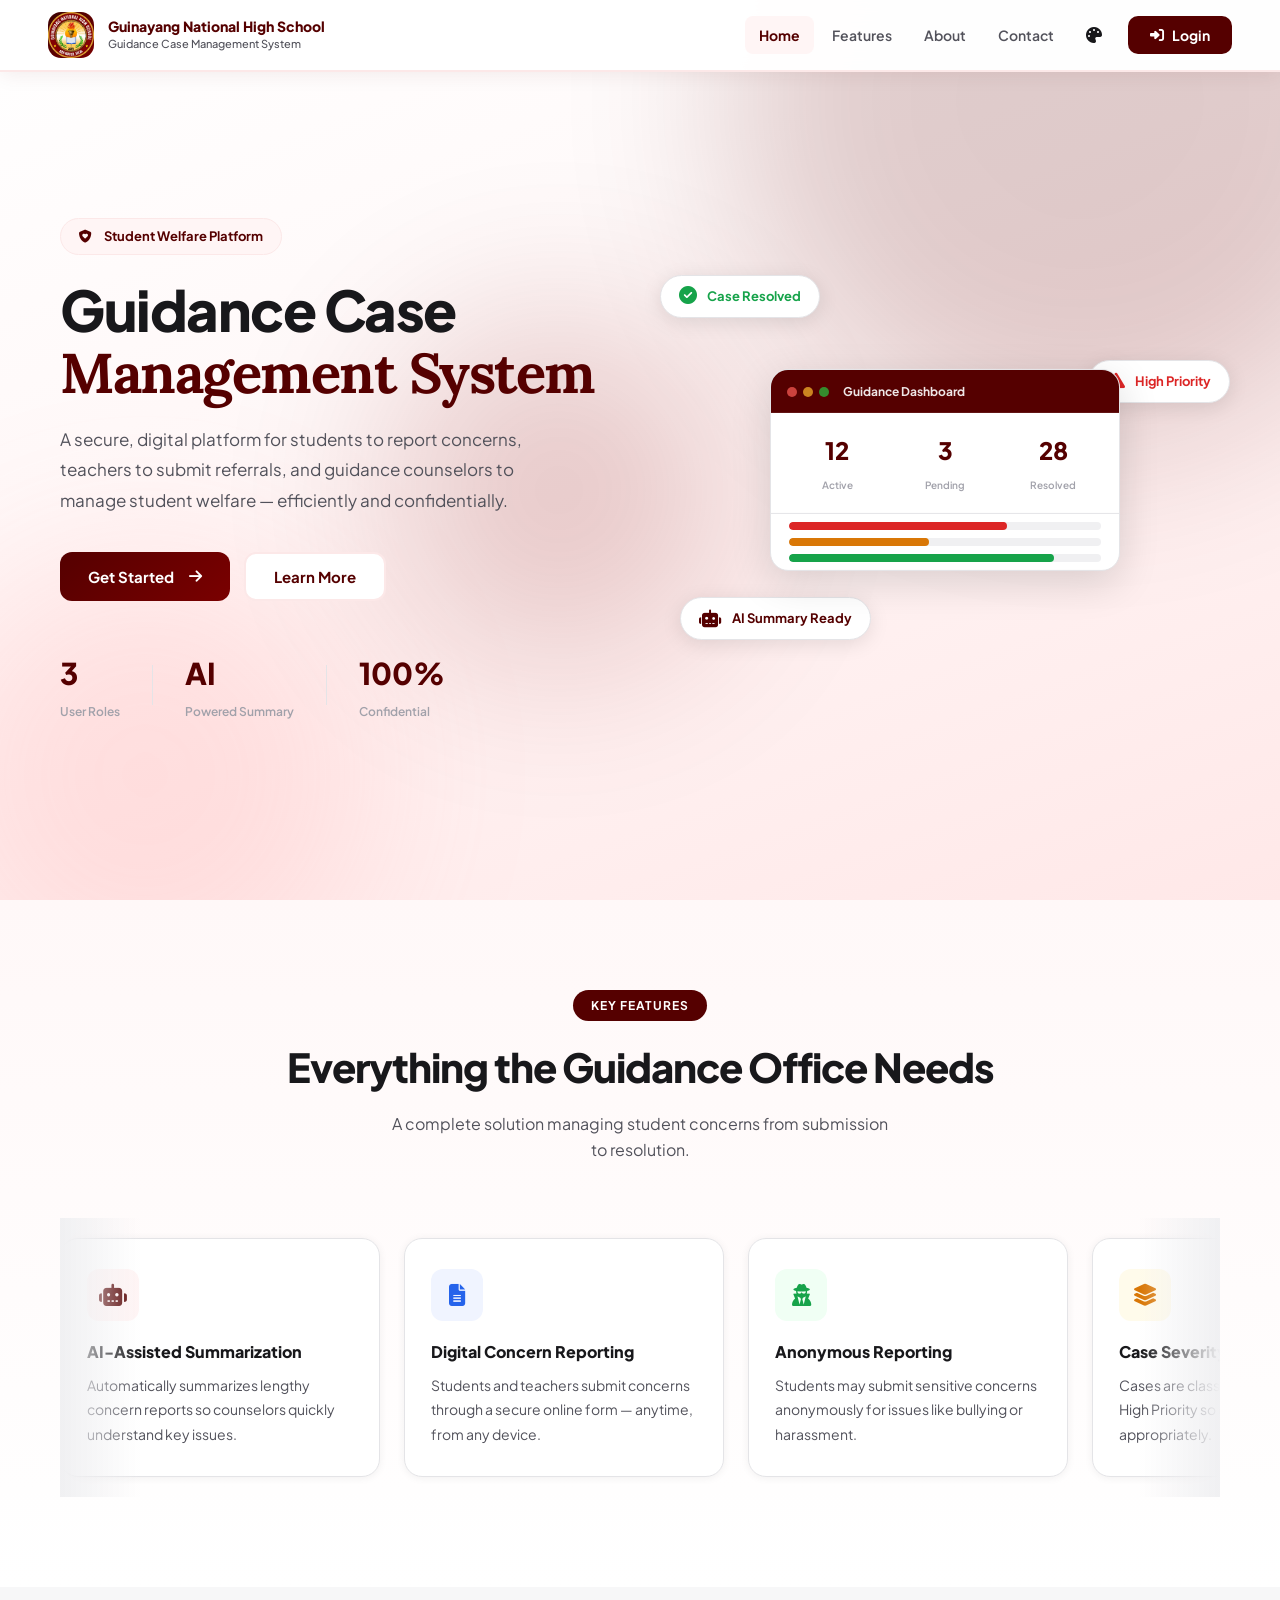
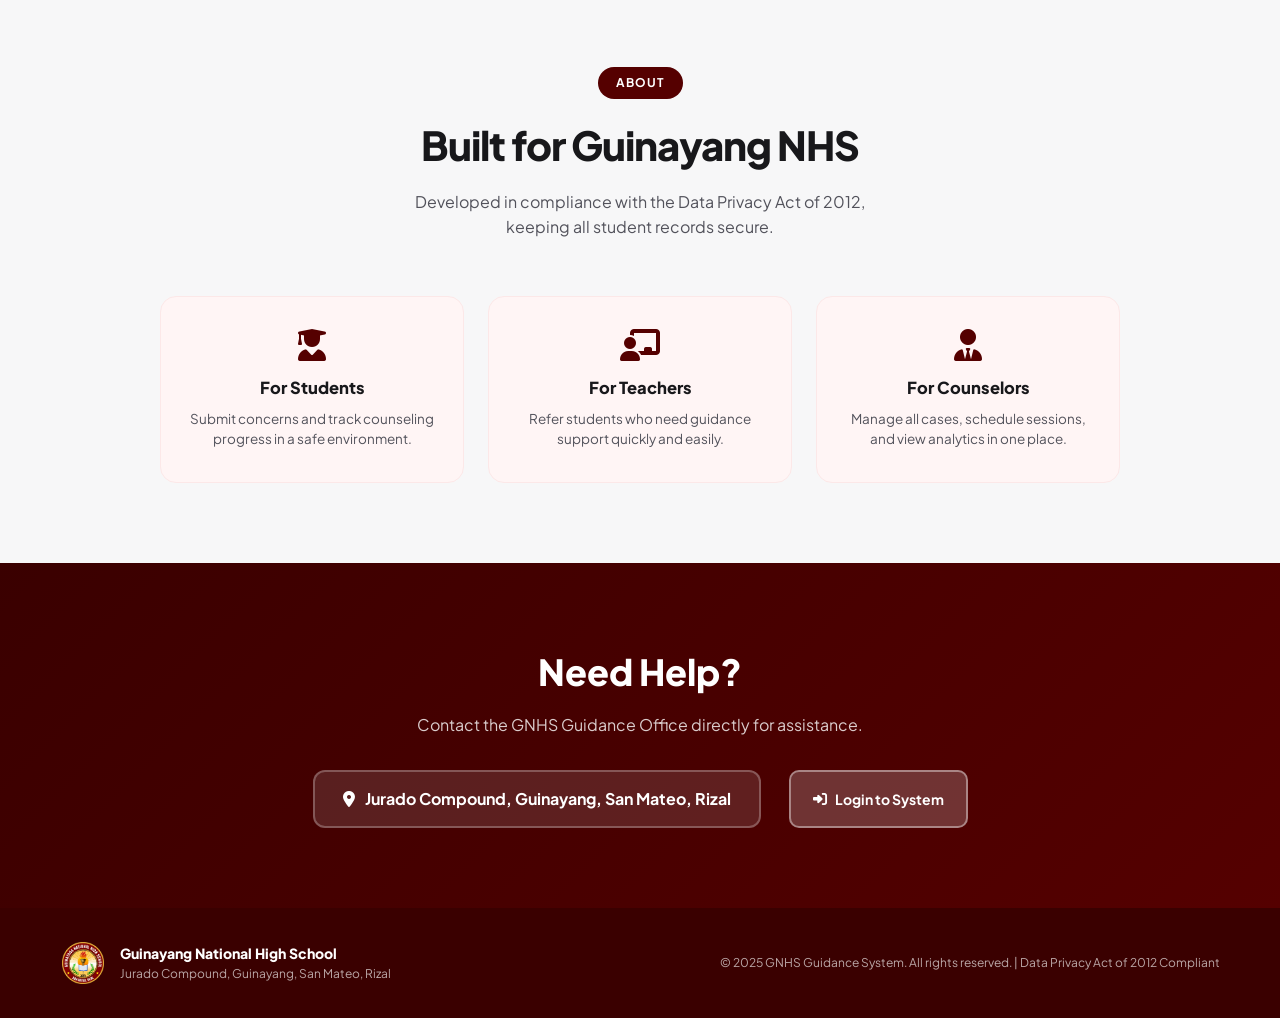
==== commit 04ca41f5: "Make the 6 filter boxes equal in size in 2 columns and remove white surrounding edges from logo with" ====
--- a/gnhs-guidance/index.html
+++ b/gnhs-guidance/index.html
@@ -5,6 +5,10 @@
   <meta charset="UTF-8" />
   <meta name="viewport" content="width=device-width, initial-scale=1.0" />
   <title>GNHS — Guidance Case Management System</title>
+  <link rel="icon" type="image/png" href="favicon.png?v=3" />
+  <link rel="icon" type="image/x-icon" href="favicon.ico?v=3" />
+  <link rel="shortcut icon" type="image/x-icon" href="favicon.ico?v=3" />
+  <link rel="apple-touch-icon" href="gnhs.png?v=3" />
   <link rel="stylesheet" href="style.css?v=20261111_07" />
   <link
     href="https://fonts.googleapis.com/css2?family=Plus+Jakarta+Sans:wght@300;400;500;600;700;800;900&family=Lora:ital,wght@0,400;0,600;1,400&display=swap"
@@ -24,7 +28,7 @@
 <body class="landing-page">
   <nav class="navbar">
     <div class="nav-brand" onclick="window.scrollTo({top:0,behavior:'smooth'})">
-      <div class="school-logo"><img src="gnhs.jpg" alt="GNHS"
+      <div class="school-logo"><img src="gnhs.png" alt="GNHS"
           style="width:100%;height:100%;object-fit:cover;border-radius:10px;" /></div>
       <div class="school-info">
         <span class="school-name">Guinayang National High School</span>
@@ -227,7 +231,7 @@
   <footer class="footer">
     <div class="footer-content">
       <div class="footer-brand">
-        <div class="school-logo small" style="background:transparent;padding:2px"><img src="gnhs.jpg" alt="GNHS"
+        <div class="school-logo small" style="background:transparent;padding:2px"><img src="gnhs.png" alt="GNHS"
             style="width:100%;height:100%;object-fit:cover;border-radius:8px;" /></div>
         <div>
           <div class="footer-school">Guinayang National High School</div>
--- a/gnhs-guidance/style.css
+++ b/gnhs-guidance/style.css
@@ -20,6 +20,10 @@
   --warning:      #d97706;
   --danger:       #dc2626;
   --info:         #2563eb;
+  --blue:         #2563eb;
+  --blue-dark:    #1d4ed8;
+  --blue-light:   #3b82f6;
+  --blue-pale:    #eff6ff;
   --sidebar-w:    256px;
   --topbar-h:     64px;
   --radius:       12px;
@@ -67,6 +71,9 @@
 .btn-primary:hover{transform:translateY(-2px);box-shadow:0 10px 28px rgba(85,0,0,.35)}
 .btn-ghost{display:inline-flex;align-items:center;gap:9px;padding:13px 28px;border-radius:12px;background:#fff;color:var(--maroon);border:2px solid var(--maroon-tint);font-size:15px;font-weight:700;transition:.2s}
 .btn-ghost:hover{border-color:var(--maroon);background:var(--maroon-pale)}
+.btn-message-student,.btn-message-counselor{display:inline-flex;align-items:center;justify-content:center;gap:10px;width:100%;padding:13px 20px;border-radius:12px;background:linear-gradient(135deg,#2563eb 0%,#1d4ed8 100%) !important;color:#ffffff !important;font-size:15px;font-weight:700;border:none;cursor:pointer;box-shadow:0 4px 14px rgba(37,99,235,.35);transition:all .25s cubic-bezier(.4,0,.2,1);text-decoration:none}
+.btn-message-student:hover,.btn-message-counselor:hover{background:linear-gradient(135deg,#1d4ed8 0%,#1e40af 100%) !important;color:#ffffff !important;transform:translateY(-2px);box-shadow:0 8px 24px rgba(37,99,235,.45)}
+.btn-message-student i,.btn-message-counselor i{font-size:16px;color:#ffffff !important}
 .hero-stats{display:flex;align-items:center;gap:32px}
 .stat-num{font-size:30px;font-weight:900;color:var(--maroon);display:block}
 .stat-label{font-size:12px;color:var(--text-3);font-weight:600}
@@ -110,6 +117,8 @@
 /* ── MODAL SYSTEM ── */
 .modal-overlay{position:fixed;inset:0;top:0;left:0;right:0;bottom:0;width:100%;height:100%;z-index:99999;background:rgba(20,0,0,.7);backdrop-filter:blur(10px);-webkit-backdrop-filter:blur(10px);display:flex;align-items:center;justify-content:center;padding:20px;box-sizing:border-box;overflow-y:auto;animation:fadeIn .25s ease}
 .modal-overlay.hidden{display:none!important}
+#caseResolutionModal.modal-overlay{z-index:100010!important}
+#caseResolutionModal .modal-box{z-index:100011!important;position:relative}
 .hidden{display:none!important}
 @keyframes fadeIn{from{opacity:0}to{opacity:1}}
 .modal-box{background:var(--bg2);border-radius:20px;padding:28px 32px;width:100%;max-width:480px;position:relative;box-shadow:0 24px 60px rgba(0,0,0,0.35);animation:slideUp .3s cubic-bezier(0.16, 1, 0.3, 1);max-height:calc(100vh - 40px);overflow-y:auto;margin:auto;box-sizing:border-box}
@@ -469,6 +478,9 @@
 .sb-system{font-size:11px;color:rgba(255,255,255,.5)}
 .sidebar-nav{padding:14px 10px;flex:1;overflow-y:auto}
 .nav-section-label{font-size:10px;font-weight:800;text-transform:uppercase;letter-spacing:2px;color:rgba(255,255,255,.3);padding:14px 8px 6px}
+.nav-section-title{font-size:11px;font-weight:800;color:rgba(255,255,255,.48);text-transform:uppercase;letter-spacing:0.9px;padding:16px 14px 6px;user-select:none;line-height:1.2}
+.sb-nav>.nav-section-title:first-child{padding-top:6px}
+[data-theme="dark"] .nav-section-title{color:var(--text-3,rgba(255,255,255,.38))}
 .sb-link{display:flex;align-items:center;gap:10px;padding:10px 14px;border-radius:10px;font-size:13.5px;font-weight:600;color:rgba(255,255,255,.6);transition:.2s;position:relative;margin-bottom:2px;text-decoration:none}
 .sb-link:hover{background:rgba(255,255,255,.1);color:#fff}
 .sb-link.active{color:#fff}
@@ -554,7 +566,7 @@
   flex-shrink: 0;
 }
 .main-content{margin-left:var(--sidebar-w);flex:1;display:flex;flex-direction:column}
-.topbar{height:var(--topbar-h);background:#fff;border-bottom:1px solid var(--border);display:flex;align-items:center;justify-content:space-between;padding:0 28px;position:sticky;top:0;z-index:50;box-shadow:var(--shadow-sm)}
+.topbar{height:var(--topbar-h);background:#fff;border-bottom:1px solid var(--border);display:flex;align-items:center;justify-content:space-between;padding:0 28px;position:-webkit-sticky!important;position:sticky!important;top:0!important;z-index:90!important;box-shadow:var(--shadow-sm)}
 .topbar-left{display:flex;align-items:center;gap:14px}
 .sidebar-toggle{background:none;font-size:18px;color:var(--text-2);padding:8px;border-radius:8px;transition:.2s}
 .sidebar-toggle:hover{background:var(--maroon-pale);color:var(--maroon)}
@@ -607,6 +619,9 @@
 .sum-card{background:#fff;border-radius:var(--radius);padding:20px;display:flex;align-items:center;gap:16px;box-shadow:var(--shadow-sm);border:1px solid var(--border);transition:.2s}
 .sum-card.clickable{cursor:pointer}
 .sum-card.clickable:hover{box-shadow:var(--shadow-md);transform:translateY(-2px);border-color:var(--maroon-tint)}
+.session-stat-card{cursor:pointer;user-select:none;transition:all .2s ease}
+.session-stat-card:hover{transform:translateY(-2px);box-shadow:0 8px 24px rgba(0,0,0,.08)}
+.session-stat-card.active-card{outline:2.5px solid var(--maroon)!important;box-shadow:0 6px 20px rgba(85,0,0,.2)!important;transform:translateY(-2px)}
 .sum-icon{width:52px;height:52px;border-radius:12px;display:flex;align-items:center;justify-content:center;font-size:22px;flex-shrink:0}
 .sum-num{font-size:30px;font-weight:900;display:block;line-height:1}
 .sum-label{font-size:12px;color:var(--text-3);font-weight:600}
@@ -794,7 +809,12 @@
 .sb-logo-wrap{width:44px;height:44px;border-radius:12px;background:rgba(255,255,255,.15);display:flex;align-items:center;justify-content:center;font-size:20px;color:#fff;border:1px solid rgba(255,255,255,.2);flex-shrink:0}
 .sb-school{font-size:15px;font-weight:900;color:#fff;display:block}
 .sb-sub{font-size:11px;color:rgba(255,255,255,.5)}
-.sb-nav{padding:14px 10px;flex:1;overflow-y:auto;position:relative}
+.sb-nav{padding:14px 10px;flex:1;overflow-y:auto;position:relative;scrollbar-width:thin;scrollbar-color:rgba(255,255,255,.22) transparent}
+.sb-nav::-webkit-scrollbar{width:5px}
+.sb-nav::-webkit-scrollbar-track{background:transparent}
+.sb-nav::-webkit-scrollbar-thumb{background:rgba(255,255,255,.22);border-radius:10px}
+.sb-nav::-webkit-scrollbar-thumb:hover{background:rgba(255,255,255,.38)}
+.sb-nav::-webkit-scrollbar-button{display:none!important;width:0!important;height:0!important}
 .sb-user{display:flex;align-items:center;gap:10px;padding:16px 14px max(24px, calc(env(safe-area-inset-bottom, 16px) + 14px));border-top:1px solid rgba(255,255,255,.12);margin-top:auto;margin-bottom:6px}
 .sb-avatar{width:36px;height:36px;border-radius:10px;background:rgba(255,255,255,.18);color:#fff;font-size:12px;font-weight:900;display:flex;align-items:center;justify-content:center;flex-shrink:0}
 .sb-user-info{flex:1;min-width:0}
@@ -1322,6 +1342,15 @@
 }
 [data-theme="dark"] .sb-sublink {
   color: var(--text-2);
+}
+[data-theme="dark"] .sb-nav {
+  scrollbar-color: rgba(255, 255, 255, 0.12) transparent;
+}
+[data-theme="dark"] .sb-nav::-webkit-scrollbar-thumb {
+  background: rgba(255, 255, 255, 0.12);
+}
+[data-theme="dark"] .sb-nav::-webkit-scrollbar-thumb:hover {
+  background: rgba(255, 255, 255, 0.22);
 }
 [data-theme="dark"] .sb-sublink:hover {
   background: rgba(255, 255, 255, 0.05);
@@ -3398,7 +3427,7 @@
 
 /* Viewport & Body overflow lock */
 html, body {
-  overflow-x: hidden;
+  overflow-x: clip;
   max-width: 100vw;
   -webkit-tap-highlight-color: transparent;
 }
@@ -3449,7 +3478,7 @@
     margin-left: 0 !important;
     width: 100% !important;
     min-width: 0 !important;
-    overflow-x: hidden !important;
+    overflow-x: clip !important;
   }
 
   /* Prevent iOS Safari auto-zoom on input focus */
@@ -4038,7 +4067,387 @@
   }
 }
 
-
-
-
-
+/* ─────────────────────────────────────────────────────────────
+   ALL CASES REDESIGNED PHONE & DESKTOP UI (Inspired by Reference)
+   ───────────────────────────────────────────────────────────── */
+.cases-page-header {
+  background: var(--card-bg, #ffffff);
+  border: 1px solid var(--border);
+  border-radius: 18px;
+  padding: 20px 22px;
+  margin-bottom: 18px;
+  box-shadow: 0 4px 18px rgba(0, 0, 0, 0.04);
+  display: flex;
+  align-items: center;
+  justify-content: space-between;
+  gap: 16px;
+  flex-wrap: wrap;
+}
+.cph-info-row {
+  display: flex;
+  align-items: center;
+  gap: 16px;
+  flex: 1;
+  min-width: 240px;
+}
+.cph-icon-box {
+  width: 52px;
+  height: 52px;
+  border-radius: 14px;
+  background: linear-gradient(135deg, var(--maroon), var(--maroon-mid));
+  color: #ffffff;
+  display: flex;
+  align-items: center;
+  justify-content: center;
+  font-size: 22px;
+  flex-shrink: 0;
+  box-shadow: 0 6px 16px rgba(85, 0, 0, 0.22);
+}
+.cph-text-col {
+  flex: 1;
+  min-width: 0;
+}
+.cph-title {
+  font-size: 19px;
+  font-weight: 800;
+  color: var(--text);
+  line-height: 1.25;
+  margin-bottom: 4px;
+}
+.cph-desc {
+  font-size: 13px;
+  color: var(--text-2);
+  line-height: 1.4;
+  display: flex;
+  align-items: center;
+  gap: 8px;
+  flex-wrap: wrap;
+}
+.cph-count-pill {
+  display: inline-block;
+  background: var(--maroon-pale);
+  color: var(--maroon);
+  font-weight: 700;
+  font-size: 11.5px;
+  padding: 2px 8px;
+  border-radius: 50px;
+  border: 1px solid var(--maroon-tint);
+}
+.cph-action-btn {
+  display: inline-flex;
+  align-items: center;
+  justify-content: center;
+  gap: 8px;
+  padding: 12px 22px;
+  border-radius: 12px;
+  background: linear-gradient(135deg, var(--maroon), var(--maroon-mid));
+  color: #ffffff !important;
+  font-size: 14px;
+  font-weight: 700;
+  box-shadow: 0 4px 14px rgba(85, 0, 0, 0.25);
+  transition: all 0.2s ease;
+  white-space: nowrap;
+  text-decoration: none;
+}
+.cph-action-btn:hover {
+  background: linear-gradient(135deg, var(--maroon-dark), var(--maroon));
+  transform: translateY(-1px);
+  box-shadow: 0 6px 18px rgba(85, 0, 0, 0.35);
+}
+
+/* Filter Card (6 Equal-Sized Filter Boxes divided by 2 on Mobile) */
+.cases-filter-card {
+  background: var(--bg2);
+  border: 1px solid var(--border);
+  border-radius: 16px;
+  padding: 14px;
+  margin-bottom: 20px;
+  box-shadow: 0 2px 12px rgba(0, 0, 0, 0.03);
+}
+
+/* Search Row: Search field + Search button */
+.filter-search-row {
+  display: flex;
+  align-items: center;
+  gap: 8px;
+  margin-bottom: 10px;
+  width: 100%;
+}
+.filter-search-box-wrap {
+  flex: 1;
+  display: flex;
+  align-items: center;
+  gap: 8px;
+  height: 42px;
+  background: var(--card-bg, #ffffff);
+  border: 1.5px solid var(--border);
+  border-radius: 9px;
+  padding: 0 12px;
+  transition: all 0.2s ease;
+  box-shadow: 0 1px 3px rgba(0, 0, 0, 0.03);
+}
+.filter-search-box-wrap:focus-within {
+  border-color: var(--maroon);
+  box-shadow: 0 0 0 3px rgba(85, 0, 0, 0.08);
+}
+.filter-search-ico {
+  color: var(--text-3);
+  font-size: 13.5px;
+  flex-shrink: 0;
+}
+.filter-search-input-field {
+  width: 100%;
+  border: none;
+  background: transparent;
+  font-size: 13.5px;
+  font-weight: 500;
+  color: var(--text);
+  outline: none;
+  font-family: inherit;
+}
+.btn-search-trigger {
+  height: 42px;
+  padding: 0 18px;
+  border-radius: 9px;
+  background: linear-gradient(135deg, var(--maroon), var(--maroon-mid));
+  color: #ffffff;
+  font-size: 13.5px;
+  font-weight: 700;
+  border: none;
+  cursor: pointer;
+  display: inline-flex;
+  align-items: center;
+  gap: 6px;
+  white-space: nowrap;
+  box-shadow: 0 3px 10px rgba(85, 0, 0, 0.2);
+  transition: all 0.2s ease;
+  flex-shrink: 0;
+}
+.btn-search-trigger:hover {
+  background: linear-gradient(135deg, var(--maroon-dark), var(--maroon));
+  transform: translateY(-1px);
+}
+
+/* 6 Equal-Sized Filter Boxes (Divided by 2 on Mobile/Tablet: 3 rows of 2) */
+.filter-six-grid {
+  display: grid;
+  grid-template-columns: repeat(2, 1fr);
+  gap: 8px;
+  width: 100%;
+}
+.filter-equal-box {
+  width: 100%;
+  height: 42px;
+  min-height: 42px;
+}
+.filter-equal-control {
+  width: 100%;
+  height: 100%;
+  border-radius: 9px;
+  border: 1.5px solid var(--border);
+  background-color: var(--card-bg, #ffffff);
+  color: var(--text);
+  font-size: 13px;
+  font-weight: 600;
+  font-family: inherit;
+  transition: all 0.18s ease;
+  box-sizing: border-box;
+  display: flex;
+  align-items: center;
+  padding: 0 28px 0 12px;
+  cursor: pointer;
+  outline: none;
+  appearance: none;
+  -webkit-appearance: none;
+  background-image: url("data:image/svg+xml,%3Csvg xmlns='http://www.w3.org/2000/svg' width='10' height='6' fill='none' viewBox='0 0 10 6'%3E%3Cpath stroke='%2371717a' stroke-linecap='round' stroke-linejoin='round' stroke-width='1.5' d='m1 1 4 4 4-4'/%3E%3C/svg%3E");
+  background-repeat: no-repeat;
+  background-position: right 10px center;
+  white-space: nowrap;
+  overflow: hidden;
+  text-overflow: ellipsis;
+  box-shadow: 0 1px 3px rgba(0, 0, 0, 0.03);
+}
+.filter-equal-control:hover,
+.filter-equal-control:focus {
+  border-color: var(--maroon);
+}
+.filter-equal-reset {
+  justify-content: center;
+  gap: 6px;
+  padding: 0 12px;
+  background-image: none !important;
+  background-color: var(--bg);
+  color: var(--text-2);
+}
+.filter-equal-reset:hover {
+  background-color: var(--maroon-pale);
+  color: var(--maroon);
+  border-color: var(--maroon-tint);
+}
+
+/* Desktop breakpoint: show all 6 boxes across 1 row */
+@media (min-width: 993px) {
+  .filter-six-grid {
+    grid-template-columns: repeat(6, 1fr);
+  }
+}
+
+/* Case Records Table Card */
+.cases-table-card {
+  background: var(--card-bg, #ffffff);
+  border: 1px solid var(--border);
+  border-radius: 18px;
+  box-shadow: 0 4px 18px rgba(0, 0, 0, 0.04);
+  overflow: hidden;
+}
+.cases-table-card-header {
+  display: flex;
+  align-items: center;
+  justify-content: space-between;
+  padding: 16px 20px;
+  border-bottom: 1px solid var(--border);
+  background: var(--bg);
+}
+.ctc-title {
+  font-size: 15px;
+  font-weight: 800;
+  color: var(--text);
+  display: flex;
+  align-items: center;
+  gap: 8px;
+}
+.ctc-hint {
+  font-size: 11.5px;
+  font-weight: 600;
+  color: var(--text-3);
+  display: flex;
+  align-items: center;
+  gap: 6px;
+}
+
+/* Data Table Columns */
+.data-table th {
+  background: #f8fafc;
+  color: var(--text-2);
+  font-size: 11.5px;
+  font-weight: 800;
+  text-transform: uppercase;
+  letter-spacing: 0.6px;
+  padding: 13px 14px;
+  border-bottom: 2px solid var(--border);
+  border-right: 1px solid var(--border);
+  white-space: nowrap;
+}
+.data-table th:last-child {
+  border-right: none;
+}
+.data-table td {
+  border-right: 1px solid rgba(0, 0, 0, 0.04);
+  padding: 13px 14px;
+}
+.data-table td:last-child {
+  border-right: none;
+}
+
+/* Responsive behavior for mobile & tablets */
+@media (max-width: 640px) {
+  .cases-page-header {
+    flex-direction: column !important;
+    align-items: stretch !important;
+    padding: 16px !important;
+    gap: 14px !important;
+  }
+  .cph-info-row {
+    gap: 12px !important;
+  }
+  .cph-icon-box {
+    width: 44px !important;
+    height: 44px !important;
+    font-size: 19px !important;
+    border-radius: 12px !important;
+  }
+  .cph-title {
+    font-size: 17px !important;
+  }
+  .cph-desc {
+    font-size: 12px !important;
+  }
+  .cph-action-btn {
+    width: 100% !important;
+    padding: 13px !important;
+    font-size: 14px !important;
+  }
+  .cases-filter-card {
+    padding: 12px 10px !important;
+    border-radius: 14px !important;
+  }
+  .filter-search-box-wrap,
+  .btn-search-trigger {
+    height: 40px !important;
+  }
+  .filter-six-grid {
+    grid-template-columns: repeat(2, 1fr) !important;
+    gap: 6px !important;
+  }
+  .filter-equal-box {
+    height: 40px !important;
+    min-height: 40px !important;
+  }
+  .filter-equal-control {
+    font-size: 12px !important;
+    padding: 0 24px 0 10px !important;
+  }
+  .filter-equal-reset {
+    font-size: 12px !important;
+    padding: 0 8px !important;
+  }
+  .cases-table-card-header {
+    padding: 12px 14px !important;
+  }
+  .ctc-title {
+    font-size: 13.5px !important;
+  }
+  .ctc-hint {
+    font-size: 11px !important;
+  }
+}
+
+/* Dark theme overrides for All Cases */
+[data-theme="dark"] .cases-page-header,
+[data-theme="dark"] .cases-filter-card,
+[data-theme="dark"] .cases-table-card {
+  background: var(--bg2, #1e1e1e) !important;
+  border-color: var(--border) !important;
+}
+[data-theme="dark"] .filter-search-box-wrap,
+[data-theme="dark"] .filter-equal-control {
+  background-color: #252528 !important;
+  border-color: var(--border) !important;
+  color: var(--text) !important;
+}
+[data-theme="dark"] .filter-equal-reset {
+  background-color: #2b2b2f !important;
+  color: var(--text-2) !important;
+}
+[data-theme="dark"] .cases-table-card-header {
+  background: #1a1a1c !important;
+  border-color: var(--border) !important;
+}
+[data-theme="dark"] .data-table th {
+  background: #18181b !important;
+  border-color: var(--border) !important;
+  color: var(--text-2) !important;
+}
+[data-theme="dark"] .data-table td {
+  border-right-color: rgba(255, 255, 255, 0.05) !important;
+}
+[data-theme="dark"] .cph-count-pill {
+  background: rgba(255, 255, 255, 0.08) !important;
+  color: var(--maroon-light) !important;
+  border-color: rgba(255, 255, 255, 0.12) !important;
+}
+
+
+
+
+
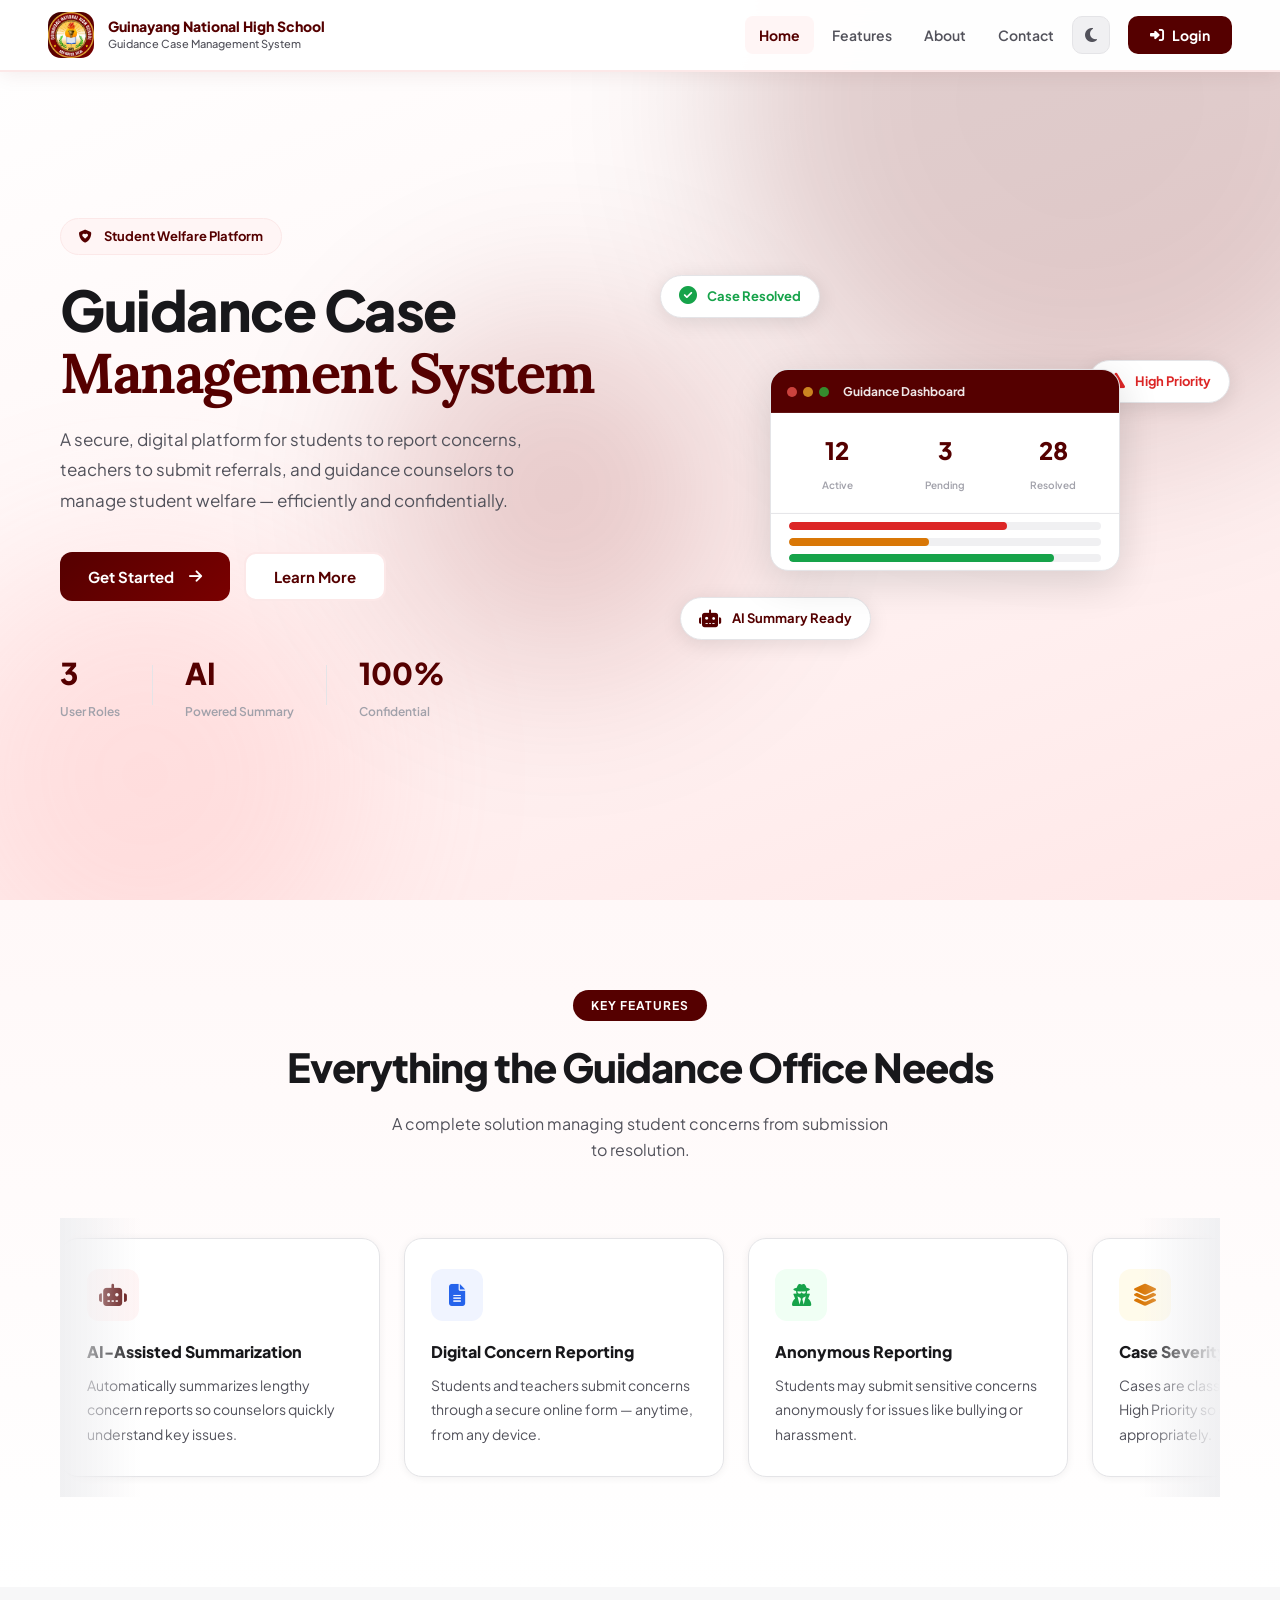
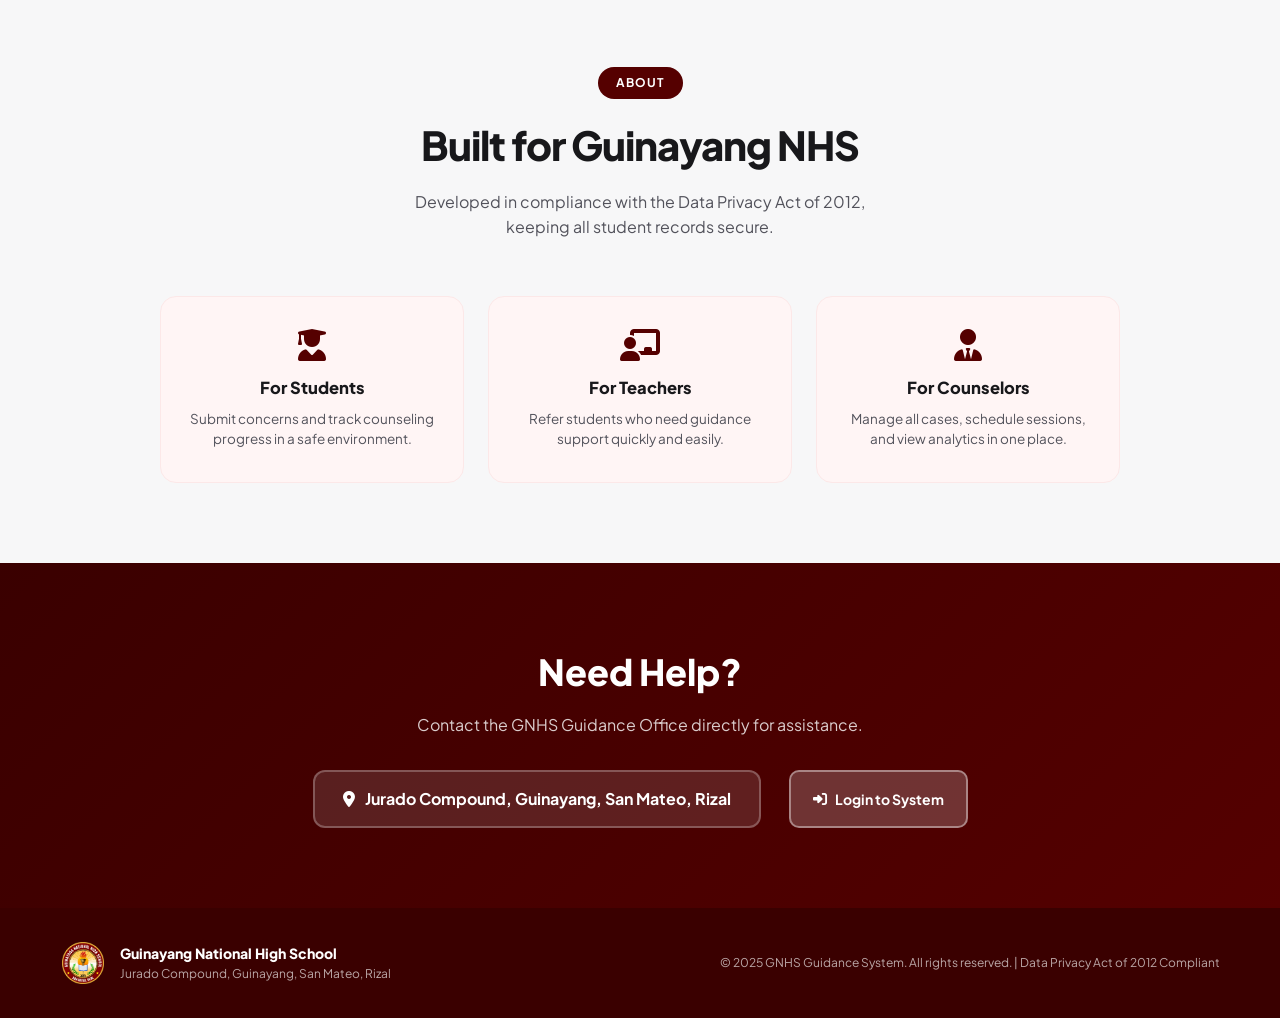
==== commit 3a51b90d: "Fix modal scrollbar with rounded edges and remove color themes leaving only dark and light mode" ====
--- a/gnhs-guidance/index.html
+++ b/gnhs-guidance/index.html
@@ -18,9 +18,9 @@
   <script>
     (function () {
       var t = localStorage.getItem('theme') || 'light';
-      var c = localStorage.getItem('colorTheme') || 'maroon';
       document.documentElement.setAttribute('data-theme', t);
-      document.documentElement.setAttribute('data-color', c);
+      document.documentElement.setAttribute('data-color', 'maroon');
+      localStorage.setItem('colorTheme', 'maroon');
     })();
   </script>
 </head>
@@ -40,26 +40,9 @@
       <a href="#features" class="nav-link">Features</a>
       <a href="#about" class="nav-link">About</a>
       <a href="#contact" class="nav-link">Contact</a>
-      <div class="theme-container" style="position:relative; display:inline-block;">
-        <button class="nav-link" style="background:none;border:none;cursor:pointer;font-size:16px;color:var(--text);"
-          onclick="toggleThemeMenu()"><i class="fas fa-palette"></i></button>
-        <div class="theme-panel" id="themePanel">
-          <button class="tp-mode-toggle" id="tpModeToggle"
-            onclick="setTheme(document.documentElement.getAttribute('data-theme')==='dark'?'light':'dark')">
-            <i class="fas fa-moon"></i> Dark Mode
-          </button>
-          <div style="font-size:12px;font-weight:800;color:var(--text-3);text-align:center;margin-top:4px">COLOR THEME
-          </div>
-          <div class="tp-row">
-            <div class="tp-color active" style="background:#550000" data-color="maroon"
-              onclick="setColorMode('maroon')"></div>
-            <div class="tp-color" style="background:#2563eb" data-color="blue" onclick="setColorMode('blue')"></div>
-            <div class="tp-color" style="background:#059669" data-color="emerald" onclick="setColorMode('emerald')">
-            </div>
-            <div class="tp-color" style="background:#7c3aed" data-color="violet" onclick="setColorMode('violet')"></div>
-          </div>
-        </div>
-      </div>
+      <button type="button" class="theme-toggle-btn" id="themeToggleBtn" onclick="toggleTheme()" title="Toggle Dark / Light Mode" aria-label="Toggle Theme">
+        <i class="fas fa-moon" id="themeToggleIcon"></i>
+      </button>
       <button class="btn-login" onclick="openLoginModal()"><i class="fas fa-sign-in-alt"></i> Login</button>
     </div>
     <button class="nav-toggle" onclick="toggleMenu()"><i class="fas fa-bars"></i></button>
--- a/gnhs-guidance/style.css
+++ b/gnhs-guidance/style.css
@@ -2,151 +2,1038 @@
    GNHS GUIDANCE SYSTEM — MAROON & WHITE THEME
    ============================================================ */
 :root {
-  --maroon:       #550000;
-  --maroon-dark:  #3a0000;
-  --maroon-mid:   #7a0000;
+  --maroon: #550000;
+  --maroon-dark: #3a0000;
+  --maroon-mid: #7a0000;
   --maroon-light: #a00000;
-  --maroon-pale:  #fff5f5;
-  --maroon-tint:  #fce8e8;
-  --white:        #ffffff;
-  --card-bg:      #ffffff;
-  --bg:           #f7f7f8;
-  --bg2:          #f0f0f2;
-  --border:       #e4e4e7;
-  --text:         #18181b;
-  --text-2:       #52525b;
-  --text-3:       #a1a1aa;
-  --success:      #16a34a;
-  --warning:      #d97706;
-  --danger:       #dc2626;
-  --info:         #2563eb;
-  --blue:         #2563eb;
-  --blue-dark:    #1d4ed8;
-  --blue-light:   #3b82f6;
-  --blue-pale:    #eff6ff;
-  --sidebar-w:    256px;
-  --topbar-h:     64px;
-  --radius:       12px;
-  --radius-lg:    18px;
-  --shadow-sm:    0 1px 8px rgba(0,0,0,.06);
-  --shadow-md:    0 4px 20px rgba(0,0,0,.10);
-  --shadow-lg:    0 12px 40px rgba(0,0,0,.14);
-}
-*,*::before,*::after{box-sizing:border-box;margin:0;padding:0}
-html{scroll-behavior:smooth;-webkit-text-size-adjust:100%;text-size-adjust:100%}
-body{font-family:'Plus Jakarta Sans',sans-serif;color:var(--text);background:var(--bg);line-height:1.6;-webkit-font-smoothing:antialiased;-webkit-text-size-adjust:100%;text-size-adjust:100%}
-a{text-decoration:none;color:inherit}
-button{cursor:pointer;font-family:inherit;border:none}
-input,select,textarea{font-family:inherit}
-img{max-width:100%}
+  --maroon-pale: #fff5f5;
+  --maroon-tint: #fce8e8;
+  --white: #ffffff;
+  --card-bg: #ffffff;
+  --bg: #f7f7f8;
+  --bg2: #f0f0f2;
+  --border: #e4e4e7;
+  --text: #18181b;
+  --text-2: #52525b;
+  --text-3: #a1a1aa;
+  --success: #16a34a;
+  --warning: #d97706;
+  --danger: #dc2626;
+  --info: #2563eb;
+  --blue: #2563eb;
+  --blue-dark: #1d4ed8;
+  --blue-light: #3b82f6;
+  --blue-pale: #eff6ff;
+  --sidebar-w: 256px;
+  --topbar-h: 64px;
+  --radius: 12px;
+  --radius-lg: 18px;
+  --shadow-sm: 0 1px 8px rgba(0, 0, 0, .06);
+  --shadow-md: 0 4px 20px rgba(0, 0, 0, .10);
+  --shadow-lg: 0 12px 40px rgba(0, 0, 0, .14);
+}
+
+*,
+*::before,
+*::after {
+  box-sizing: border-box;
+  margin: 0;
+  padding: 0
+}
+
+html {
+  scroll-behavior: smooth;
+  -webkit-text-size-adjust: 100%;
+  text-size-adjust: 100%
+}
+
+/* ── Global Sleek Scrollbar ── */
+* {
+  scrollbar-width: thin;
+  scrollbar-color: rgba(85, 0, 0, 0.22) transparent;
+}
+
+::-webkit-scrollbar {
+  width: 6px;
+  height: 6px;
+}
+
+::-webkit-scrollbar-track {
+  background: transparent;
+}
+
+::-webkit-scrollbar-thumb {
+  background: rgba(85, 0, 0, 0.22);
+  border-radius: 10px;
+}
+
+::-webkit-scrollbar-thumb:hover {
+  background: rgba(85, 0, 0, 0.45);
+}
+
+::-webkit-scrollbar-button {
+  display: none !important;
+  width: 0 !important;
+  height: 0 !important;
+}
+
+[data-theme="dark"] * {
+  scrollbar-color: rgba(255, 255, 255, 0.2) transparent;
+}
+
+[data-theme="dark"] ::-webkit-scrollbar-thumb {
+  background: rgba(255, 255, 255, 0.2);
+}
+
+[data-theme="dark"] ::-webkit-scrollbar-thumb:hover {
+  background: rgba(255, 255, 255, 0.4);
+}
+
+body {
+  font-family: 'Plus Jakarta Sans', sans-serif;
+  color: var(--text);
+  background: var(--bg);
+  line-height: 1.6;
+  -webkit-font-smoothing: antialiased;
+  -webkit-text-size-adjust: 100%;
+  text-size-adjust: 100%
+}
+
+a {
+  text-decoration: none;
+  color: inherit
+}
+
+button {
+  cursor: pointer;
+  font-family: inherit;
+  border: none
+}
+
+input,
+select,
+textarea {
+  font-family: inherit
+}
+
+img {
+  max-width: 100%
+}
 
 /* ── LANDING NAVBAR ── */
-.navbar{position:fixed;top:0;left:0;right:0;z-index:1000;display:flex;align-items:center;justify-content:space-between;padding:0 48px;height:72px;background:rgba(255,255,255,.97);backdrop-filter:blur(16px);border-bottom:2px solid var(--maroon-tint);box-shadow:0 2px 20px rgba(85,0,0,.08)}
-.nav-brand{display:flex;align-items:center;gap:14px;cursor:pointer}
-.sb-logo-wrap,.school-logo{width:46px;height:46px;border-radius:13px;background:linear-gradient(135deg,var(--maroon-dark),var(--maroon-mid));display:flex;align-items:center;justify-content:center;color:#fff;font-size:20px;flex-shrink:0}
-.school-name{display:block;font-size:14px;font-weight:800;color:var(--maroon);line-height:1.2}
-.school-sub{display:block;font-size:11px;color:var(--text-2);font-weight:500}
-.nav-links{display:flex;align-items:center;gap:4px}
-.nav-link{padding:8px 14px;border-radius:8px;font-size:14px;font-weight:600;color:var(--text-2);transition:.2s}
-.nav-link:hover,.nav-link.active{color:var(--maroon);background:var(--maroon-pale)}
-.btn-login{display:flex;align-items:center;gap:8px;padding:10px 22px;border-radius:10px;background:var(--maroon);color:#fff;font-size:14px;font-weight:700;transition:.2s;margin-left:8px}
-.btn-login:hover{background:var(--maroon-dark);transform:translateY(-1px);box-shadow:0 6px 20px rgba(85,0,0,.3)}
-.nav-toggle{display:none;background:none;font-size:22px;color:var(--maroon);padding:8px}
+.navbar {
+  position: fixed;
+  top: 0;
+  left: 0;
+  right: 0;
+  z-index: 1000;
+  display: flex;
+  align-items: center;
+  justify-content: space-between;
+  padding: 0 48px;
+  height: 72px;
+  background: rgba(255, 255, 255, .97);
+  backdrop-filter: blur(16px);
+  border-bottom: 2px solid var(--maroon-tint);
+  box-shadow: 0 2px 20px rgba(85, 0, 0, .08)
+}
+
+.nav-brand {
+  display: flex;
+  align-items: center;
+  gap: 14px;
+  cursor: pointer
+}
+
+.sb-logo-wrap,
+.school-logo {
+  width: 46px;
+  height: 46px;
+  border-radius: 13px;
+  background: linear-gradient(135deg, var(--maroon-dark), var(--maroon-mid));
+  display: flex;
+  align-items: center;
+  justify-content: center;
+  color: #fff;
+  font-size: 20px;
+  flex-shrink: 0
+}
+
+.school-name {
+  display: block;
+  font-size: 14px;
+  font-weight: 800;
+  color: var(--maroon);
+  line-height: 1.2
+}
+
+.school-sub {
+  display: block;
+  font-size: 11px;
+  color: var(--text-2);
+  font-weight: 500
+}
+
+.nav-links {
+  display: flex;
+  align-items: center;
+  gap: 4px
+}
+
+.nav-link {
+  padding: 8px 14px;
+  border-radius: 8px;
+  font-size: 14px;
+  font-weight: 600;
+  color: var(--text-2);
+  transition: .2s
+}
+
+.nav-link:hover,
+.nav-link.active {
+  color: var(--maroon);
+  background: var(--maroon-pale)
+}
+
+.btn-login {
+  display: flex;
+  align-items: center;
+  gap: 8px;
+  padding: 10px 22px;
+  border-radius: 10px;
+  background: var(--maroon);
+  color: #fff;
+  font-size: 14px;
+  font-weight: 700;
+  transition: .2s;
+  margin-left: 8px
+}
+
+.btn-login:hover {
+  background: var(--maroon-dark);
+  transform: translateY(-1px);
+  box-shadow: 0 6px 20px rgba(85, 0, 0, .3)
+}
+
+.nav-toggle {
+  display: none;
+  background: none;
+  font-size: 22px;
+  color: var(--maroon);
+  padding: 8px
+}
 
 /* ── HERO ── */
-.hero{min-height:100vh;display:flex;align-items:center;padding:100px 60px 60px;gap:60px;position:relative;overflow:hidden;background:linear-gradient(160deg,#fff 0%,#fff8f8 40%,#ffe8e8 100%)}
-.hero-bg{position:absolute;inset:0;pointer-events:none}
-.bg-blob{position:absolute;border-radius:50%;filter:blur(90px);opacity:.18}
-.b1{width:700px;height:700px;background:var(--maroon);top:-250px;right:-150px;animation:blobDrift 12s ease-in-out infinite}
-.b2{width:450px;height:450px;background:#ff8080;bottom:-100px;left:-80px;animation:blobDrift 9s ease-in-out infinite 3s}
-.b3{width:350px;height:350px;background:var(--maroon-mid);top:35%;left:30%;animation:blobDrift 15s ease-in-out infinite 6s}
-@keyframes blobDrift{0%,100%{transform:translate(0,0) scale(1)}33%{transform:translate(25px,-25px) scale(1.05)}66%{transform:translate(-20px,18px) scale(.95)}}
-.hero-content{flex:1;max-width:580px;position:relative;z-index:1}
-.hero-badge{display:inline-flex;align-items:center;gap:8px;padding:7px 18px;border-radius:50px;background:var(--maroon-pale);color:var(--maroon);font-size:13px;font-weight:700;margin-bottom:24px;border:1.5px solid var(--maroon-tint)}
-.hero-title{font-size:56px;font-weight:900;line-height:1.1;color:var(--text);margin-bottom:20px;letter-spacing:-1.5px}
-.hero-title em{font-style:normal;color:var(--maroon);font-family:'Lora',serif}
-.hero-desc{font-size:17px;color:var(--text-2);line-height:1.8;margin-bottom:36px;max-width:480px}
-.hero-actions{display:flex;gap:14px;margin-bottom:48px;flex-wrap:wrap}
-.btn-primary{display:inline-flex;align-items:center;gap:9px;padding:13px 28px;border-radius:12px;background:linear-gradient(135deg,var(--maroon),var(--maroon-mid));color:#fff;font-size:15px;font-weight:700;transition:.2s}
-.btn-primary:hover{transform:translateY(-2px);box-shadow:0 10px 28px rgba(85,0,0,.35)}
-.btn-ghost{display:inline-flex;align-items:center;gap:9px;padding:13px 28px;border-radius:12px;background:#fff;color:var(--maroon);border:2px solid var(--maroon-tint);font-size:15px;font-weight:700;transition:.2s}
-.btn-ghost:hover{border-color:var(--maroon);background:var(--maroon-pale)}
-.btn-message-student,.btn-message-counselor{display:inline-flex;align-items:center;justify-content:center;gap:10px;width:100%;padding:13px 20px;border-radius:12px;background:linear-gradient(135deg,#2563eb 0%,#1d4ed8 100%) !important;color:#ffffff !important;font-size:15px;font-weight:700;border:none;cursor:pointer;box-shadow:0 4px 14px rgba(37,99,235,.35);transition:all .25s cubic-bezier(.4,0,.2,1);text-decoration:none}
-.btn-message-student:hover,.btn-message-counselor:hover{background:linear-gradient(135deg,#1d4ed8 0%,#1e40af 100%) !important;color:#ffffff !important;transform:translateY(-2px);box-shadow:0 8px 24px rgba(37,99,235,.45)}
-.btn-message-student i,.btn-message-counselor i{font-size:16px;color:#ffffff !important}
-.hero-stats{display:flex;align-items:center;gap:32px}
-.stat-num{font-size:30px;font-weight:900;color:var(--maroon);display:block}
-.stat-label{font-size:12px;color:var(--text-3);font-weight:600}
-.stat-divider{width:1px;height:40px;background:var(--border)}
-.hero-visual{flex:1;position:relative;height:500px;min-width:340px}
-.dashboard-preview{position:absolute;top:50%;left:50%;transform:translate(-50%,-50%);width:350px;background:#fff;border-radius:18px;box-shadow:var(--shadow-lg);border:1px solid var(--border);overflow:hidden}
-.preview-header{display:flex;align-items:center;gap:6px;padding:12px 16px;background:var(--maroon);color:#fff}
-.preview-dot{width:10px;height:10px;border-radius:50%;opacity:.7}
-.preview-dot.r{background:#ff5f57}.preview-dot.y{background:#febc2e}.preview-dot.g{background:#28c840}
-.preview-title{margin-left:8px;font-size:12px;font-weight:700;color:rgba(255,255,255,.9)}
-.preview-stats{display:flex;padding:18px;gap:12px;border-bottom:1px solid var(--border)}
-.ps{flex:1;text-align:center}.ps span{display:block;font-size:24px;font-weight:900;color:var(--maroon)}.ps small{font-size:10px;color:var(--text-3);font-weight:600}
-.preview-bar{height:8px;background:var(--bg2);margin:8px 18px;border-radius:50px;overflow:hidden}
-.pb-fill{height:100%;border-radius:50px}
-.floating-card{position:absolute;display:flex;align-items:center;gap:10px;padding:10px 18px;border-radius:50px;background:#fff;box-shadow:var(--shadow-md);font-size:13px;font-weight:700;color:var(--text);border:1px solid var(--border);animation:floatCard 4s ease-in-out infinite}
-.card-1{top:55px;left:-10px;color:var(--success);animation-delay:0s}.card-1 i{color:var(--success);font-size:18px}
-.card-2{top:28%;right:-10px;color:var(--danger);animation-delay:1.5s}.card-2 i{color:var(--danger);font-size:18px}
-.card-3{bottom:80px;left:10px;color:var(--maroon);animation-delay:3s}.card-3 i{color:var(--maroon);font-size:18px}
-@keyframes floatCard{0%,100%{transform:translateY(0)}50%{transform:translateY(-10px)}}
+.hero {
+  min-height: 100vh;
+  display: flex;
+  align-items: center;
+  padding: 100px 60px 60px;
+  gap: 60px;
+  position: relative;
+  overflow: hidden;
+  background: linear-gradient(160deg, #fff 0%, #fff8f8 40%, #ffe8e8 100%)
+}
+
+.hero-bg {
+  position: absolute;
+  inset: 0;
+  pointer-events: none
+}
+
+.bg-blob {
+  position: absolute;
+  border-radius: 50%;
+  filter: blur(90px);
+  opacity: .18
+}
+
+.b1 {
+  width: 700px;
+  height: 700px;
+  background: var(--maroon);
+  top: -250px;
+  right: -150px;
+  animation: blobDrift 12s ease-in-out infinite
+}
+
+.b2 {
+  width: 450px;
+  height: 450px;
+  background: #ff8080;
+  bottom: -100px;
+  left: -80px;
+  animation: blobDrift 9s ease-in-out infinite 3s
+}
+
+.b3 {
+  width: 350px;
+  height: 350px;
+  background: var(--maroon-mid);
+  top: 35%;
+  left: 30%;
+  animation: blobDrift 15s ease-in-out infinite 6s
+}
+
+@keyframes blobDrift {
+
+  0%,
+  100% {
+    transform: translate(0, 0) scale(1)
+  }
+
+  33% {
+    transform: translate(25px, -25px) scale(1.05)
+  }
+
+  66% {
+    transform: translate(-20px, 18px) scale(.95)
+  }
+}
+
+.hero-content {
+  flex: 1;
+  max-width: 580px;
+  position: relative;
+  z-index: 1
+}
+
+.hero-badge {
+  display: inline-flex;
+  align-items: center;
+  gap: 8px;
+  padding: 7px 18px;
+  border-radius: 50px;
+  background: var(--maroon-pale);
+  color: var(--maroon);
+  font-size: 13px;
+  font-weight: 700;
+  margin-bottom: 24px;
+  border: 1.5px solid var(--maroon-tint)
+}
+
+.hero-title {
+  font-size: 56px;
+  font-weight: 900;
+  line-height: 1.1;
+  color: var(--text);
+  margin-bottom: 20px;
+  letter-spacing: -1.5px
+}
+
+.hero-title em {
+  font-style: normal;
+  color: var(--maroon);
+  font-family: 'Lora', serif
+}
+
+.hero-desc {
+  font-size: 17px;
+  color: var(--text-2);
+  line-height: 1.8;
+  margin-bottom: 36px;
+  max-width: 480px
+}
+
+.hero-actions {
+  display: flex;
+  gap: 14px;
+  margin-bottom: 48px;
+  flex-wrap: wrap
+}
+
+.btn-primary {
+  display: inline-flex;
+  align-items: center;
+  gap: 9px;
+  padding: 13px 28px;
+  border-radius: 12px;
+  background: linear-gradient(135deg, var(--maroon), var(--maroon-mid));
+  color: #fff;
+  font-size: 15px;
+  font-weight: 700;
+  transition: .2s
+}
+
+.btn-primary:hover {
+  transform: translateY(-2px);
+  box-shadow: 0 10px 28px rgba(85, 0, 0, .35)
+}
+
+.btn-ghost {
+  display: inline-flex;
+  align-items: center;
+  gap: 9px;
+  padding: 13px 28px;
+  border-radius: 12px;
+  background: #fff;
+  color: var(--maroon);
+  border: 2px solid var(--maroon-tint);
+  font-size: 15px;
+  font-weight: 700;
+  transition: .2s
+}
+
+.btn-ghost:hover {
+  border-color: var(--maroon);
+  background: var(--maroon-pale)
+}
+
+.btn-message-student,
+.btn-message-counselor {
+  display: inline-flex;
+  align-items: center;
+  justify-content: center;
+  gap: 10px;
+  width: 100%;
+  padding: 13px 20px;
+  border-radius: 12px;
+  background: linear-gradient(135deg, #2563eb 0%, #1d4ed8 100%) !important;
+  color: #ffffff !important;
+  font-size: 15px;
+  font-weight: 700;
+  border: none;
+  cursor: pointer;
+  box-shadow: 0 4px 14px rgba(37, 99, 235, .35);
+  transition: all .25s cubic-bezier(.4, 0, .2, 1);
+  text-decoration: none
+}
+
+.btn-message-student:hover,
+.btn-message-counselor:hover {
+  background: linear-gradient(135deg, #1d4ed8 0%, #1e40af 100%) !important;
+  color: #ffffff !important;
+  transform: translateY(-2px);
+  box-shadow: 0 8px 24px rgba(37, 99, 235, .45)
+}
+
+.btn-message-student i,
+.btn-message-counselor i {
+  font-size: 16px;
+  color: #ffffff !important
+}
+
+.hero-stats {
+  display: flex;
+  align-items: center;
+  gap: 32px
+}
+
+.stat-num {
+  font-size: 30px;
+  font-weight: 900;
+  color: var(--maroon);
+  display: block
+}
+
+.stat-label {
+  font-size: 12px;
+  color: var(--text-3);
+  font-weight: 600
+}
+
+.stat-divider {
+  width: 1px;
+  height: 40px;
+  background: var(--border)
+}
+
+.hero-visual {
+  flex: 1;
+  position: relative;
+  height: 500px;
+  min-width: 340px
+}
+
+.dashboard-preview {
+  position: absolute;
+  top: 50%;
+  left: 50%;
+  transform: translate(-50%, -50%);
+  width: 350px;
+  background: #fff;
+  border-radius: 18px;
+  box-shadow: var(--shadow-lg);
+  border: 1px solid var(--border);
+  overflow: hidden
+}
+
+.preview-header {
+  display: flex;
+  align-items: center;
+  gap: 6px;
+  padding: 12px 16px;
+  background: var(--maroon);
+  color: #fff
+}
+
+.preview-dot {
+  width: 10px;
+  height: 10px;
+  border-radius: 50%;
+  opacity: .7
+}
+
+.preview-dot.r {
+  background: #ff5f57
+}
+
+.preview-dot.y {
+  background: #febc2e
+}
+
+.preview-dot.g {
+  background: #28c840
+}
+
+.preview-title {
+  margin-left: 8px;
+  font-size: 12px;
+  font-weight: 700;
+  color: rgba(255, 255, 255, .9)
+}
+
+.preview-stats {
+  display: flex;
+  padding: 18px;
+  gap: 12px;
+  border-bottom: 1px solid var(--border)
+}
+
+.ps {
+  flex: 1;
+  text-align: center
+}
+
+.ps span {
+  display: block;
+  font-size: 24px;
+  font-weight: 900;
+  color: var(--maroon)
+}
+
+.ps small {
+  font-size: 10px;
+  color: var(--text-3);
+  font-weight: 600
+}
+
+.preview-bar {
+  height: 8px;
+  background: var(--bg2);
+  margin: 8px 18px;
+  border-radius: 50px;
+  overflow: hidden
+}
+
+.pb-fill {
+  height: 100%;
+  border-radius: 50px
+}
+
+.floating-card {
+  position: absolute;
+  display: flex;
+  align-items: center;
+  gap: 10px;
+  padding: 10px 18px;
+  border-radius: 50px;
+  background: #fff;
+  box-shadow: var(--shadow-md);
+  font-size: 13px;
+  font-weight: 700;
+  color: var(--text);
+  border: 1px solid var(--border);
+  animation: floatCard 4s ease-in-out infinite
+}
+
+.card-1 {
+  top: 55px;
+  left: -10px;
+  color: var(--success);
+  animation-delay: 0s
+}
+
+.card-1 i {
+  color: var(--success);
+  font-size: 18px
+}
+
+.card-2 {
+  top: 28%;
+  right: -10px;
+  color: var(--danger);
+  animation-delay: 1.5s
+}
+
+.card-2 i {
+  color: var(--danger);
+  font-size: 18px
+}
+
+.card-3 {
+  bottom: 80px;
+  left: 10px;
+  color: var(--maroon);
+  animation-delay: 3s
+}
+
+.card-3 i {
+  color: var(--maroon);
+  font-size: 18px
+}
+
+@keyframes floatCard {
+
+  0%,
+  100% {
+    transform: translateY(0)
+  }
+
+  50% {
+    transform: translateY(-10px)
+  }
+}
 
 /* ── FEATURES ── */
-.features-section{padding:90px 60px;background:linear-gradient(180deg,#fff8f8 0%,#fff 100%)}
-.section-header{text-align:center;margin-bottom:56px}
-.section-tag{display:inline-block;padding:6px 18px;border-radius:50px;background:var(--maroon);color:#fff;font-size:12px;font-weight:700;text-transform:uppercase;letter-spacing:1px;margin-bottom:14px}
-.section-header h2{font-size:40px;font-weight:900;letter-spacing:-1px;margin-bottom:12px}
-.section-header p{font-size:16px;color:var(--text-2);max-width:500px;margin:0 auto}
-.features-grid{display:grid;grid-template-columns:repeat(3,1fr);gap:24px;max-width:1100px;margin:0 auto}
-.feature-card{background:#fff;border-radius:var(--radius-lg);padding:30px 26px;border:1px solid var(--border);transition:.3s;box-shadow:var(--shadow-sm)}
-.feature-card:hover{box-shadow:var(--shadow-lg);transform:translateY(-4px);border-color:var(--maroon-tint)}
-.feat-icon{width:52px;height:52px;border-radius:12px;display:flex;align-items:center;justify-content:center;font-size:22px;margin-bottom:18px}
-.feature-card h3{font-size:16px;font-weight:800;margin-bottom:8px}
-.feature-card p{font-size:14px;color:var(--text-2);line-height:1.75}
+.features-section {
+  padding: 90px 60px;
+  background: linear-gradient(180deg, #fff8f8 0%, #fff 100%)
+}
+
+.section-header {
+  text-align: center;
+  margin-bottom: 56px
+}
+
+.section-tag {
+  display: inline-block;
+  padding: 6px 18px;
+  border-radius: 50px;
+  background: var(--maroon);
+  color: #fff;
+  font-size: 12px;
+  font-weight: 700;
+  text-transform: uppercase;
+  letter-spacing: 1px;
+  margin-bottom: 14px
+}
+
+.section-header h2 {
+  font-size: 40px;
+  font-weight: 900;
+  letter-spacing: -1px;
+  margin-bottom: 12px
+}
+
+.section-header p {
+  font-size: 16px;
+  color: var(--text-2);
+  max-width: 500px;
+  margin: 0 auto
+}
+
+.features-grid {
+  display: grid;
+  grid-template-columns: repeat(3, 1fr);
+  gap: 24px;
+  max-width: 1100px;
+  margin: 0 auto
+}
+
+.feature-card {
+  background: #fff;
+  border-radius: var(--radius-lg);
+  padding: 30px 26px;
+  border: 1px solid var(--border);
+  transition: .3s;
+  box-shadow: var(--shadow-sm)
+}
+
+.feature-card:hover {
+  box-shadow: var(--shadow-lg);
+  transform: translateY(-4px);
+  border-color: var(--maroon-tint)
+}
+
+.feat-icon {
+  width: 52px;
+  height: 52px;
+  border-radius: 12px;
+  display: flex;
+  align-items: center;
+  justify-content: center;
+  font-size: 22px;
+  margin-bottom: 18px
+}
+
+.feature-card h3 {
+  font-size: 16px;
+  font-weight: 800;
+  margin-bottom: 8px
+}
+
+.feature-card p {
+  font-size: 14px;
+  color: var(--text-2);
+  line-height: 1.75
+}
 
 /* ── FOOTER ── */
-.footer{background:var(--maroon-dark);color:rgba(255,255,255,.65);padding:32px 60px}
-.footer-content{display:flex;align-items:center;justify-content:space-between;flex-wrap:wrap;gap:16px}
-.footer-brand{display:flex;align-items:center;gap:14px}
-.footer-school{font-size:14px;font-weight:800;color:#fff}
-.footer-addr,.footer-copy{font-size:12px}
+.footer {
+  background: var(--maroon-dark);
+  color: rgba(255, 255, 255, .65);
+  padding: 32px 60px
+}
+
+.footer-content {
+  display: flex;
+  align-items: center;
+  justify-content: space-between;
+  flex-wrap: wrap;
+  gap: 16px
+}
+
+.footer-brand {
+  display: flex;
+  align-items: center;
+  gap: 14px
+}
+
+.footer-school {
+  font-size: 14px;
+  font-weight: 800;
+  color: #fff
+}
+
+.footer-addr,
+.footer-copy {
+  font-size: 12px
+}
 
 /* ── MODAL SYSTEM ── */
-.modal-overlay{position:fixed;inset:0;top:0;left:0;right:0;bottom:0;width:100%;height:100%;z-index:99999;background:rgba(20,0,0,.7);backdrop-filter:blur(10px);-webkit-backdrop-filter:blur(10px);display:flex;align-items:center;justify-content:center;padding:20px;box-sizing:border-box;overflow-y:auto;animation:fadeIn .25s ease}
-.modal-overlay.hidden{display:none!important}
-#caseResolutionModal.modal-overlay{z-index:100010!important}
-#caseResolutionModal .modal-box{z-index:100011!important;position:relative}
-.hidden{display:none!important}
-@keyframes fadeIn{from{opacity:0}to{opacity:1}}
-.modal-box{background:var(--bg2);border-radius:20px;padding:28px 32px;width:100%;max-width:480px;position:relative;box-shadow:0 24px 60px rgba(0,0,0,0.35);animation:slideUp .3s cubic-bezier(0.16, 1, 0.3, 1);max-height:calc(100vh - 40px);overflow-y:auto;margin:auto;box-sizing:border-box}
-.modal-box.wide-modal{max-width:740px}
-.modal-box.xl-modal{max-width:980px}
-@keyframes slideUp{from{opacity:0;transform:translateY(20px) scale(0.97)}to{opacity:1;transform:translateY(0) scale(1)}}
-.modal-step { animation: fadeInStep 0.3s ease forwards; }
-@keyframes fadeInStep { from { opacity: 0; transform: translateY(10px); } to { opacity: 1; transform: translateY(0); } }
-.modal-step.hidden{display:none!important}
-.modal-tab-header { display: flex; background: var(--bg2); padding: 4px; border-radius: 12px; margin-bottom: 24px; position: relative; }
-.modal-tab-btn { flex: 1; text-align: center; padding: 10px; font-size: 14px; font-weight: 700; color: var(--text-2); cursor: pointer; border-radius: 8px; transition: .3s; position: relative; z-index: 2; }
-.modal-tab-btn.active { color: var(--maroon); }
-.modal-tab-indicator { position: absolute; top: 4px; bottom: 4px; width: calc(50% - 4px); background: #fff; border-radius: 8px; box-shadow: 0 2px 8px rgba(0,0,0,.08); transition: transform .3s cubic-bezier(0.16, 1, 0.3, 1); z-index: 1; }
-.modal-tab-header.tab-login .modal-tab-indicator { transform: translateX(0); }
-.modal-tab-header.tab-register .modal-tab-indicator { transform: translateX(100%); }
-.modal-close{position:absolute;top:18px;right:18px;width:32px;height:32px;border-radius:50%;background:rgba(0,0,0,0.04);font-size:14px;color:var(--text-2);display:flex;align-items:center;justify-content:center;transition:.3s;border:none}
-.modal-close:hover{background:var(--maroon-pale);color:var(--maroon);transform:rotate(90deg)}
-.modal-back{background:none;color:var(--text-3);font-size:13px;display:flex;align-items:center;gap:6px;margin-bottom:20px;padding:0;transition:color .2s;font-weight:600}
-.modal-back:hover{color:var(--maroon);transform:translateX(-2px)}
-.modal-logo{width:64px;height:64px;border-radius:20px;background:linear-gradient(135deg,var(--maroon),var(--maroon-mid));display:flex;align-items:center;justify-content:center;font-size:26px;color:#fff;margin:0 auto 20px;box-shadow:0 12px 24px rgba(85,0,0,.25)}
-.modal-title{font-size:24px;font-weight:900;text-align:center;margin-bottom:6px;letter-spacing:-0.5px}
-.modal-title span{color:var(--maroon)}
-.modal-sub{font-size:14px;color:var(--text-2);text-align:center;margin-bottom:24px;font-weight:500}
-.action-cards{display:grid;grid-template-columns:1fr;gap:14px;width:100%}
-.action-card{display:flex;flex-direction:row;align-items:center;justify-content:flex-start;gap:14px;padding:18px 20px;border-radius:14px;border:2px solid transparent;background:var(--bg);transition:all .3s cubic-bezier(0.16, 1, 0.3, 1);cursor:pointer;width:100%}
-.action-card:hover{border-color:var(--maroon-tint);background:var(--maroon-pale);transform:translateY(-2px);box-shadow:0 8px 18px rgba(85,0,0,.1)}
-.action-card i{font-size:24px;color:var(--maroon);margin-bottom:0}
-.action-card strong{font-size:15px;font-weight:800}
+.modal-overlay {
+  position: fixed;
+  inset: 0;
+  top: 0;
+  left: 0;
+  right: 0;
+  bottom: 0;
+  width: 100%;
+  height: 100%;
+  z-index: 99999;
+  background: rgba(20, 0, 0, .7);
+  backdrop-filter: blur(10px);
+  -webkit-backdrop-filter: blur(10px);
+  display: flex;
+  align-items: center;
+  justify-content: center;
+  padding: 20px;
+  box-sizing: border-box;
+  overflow-y: auto;
+  animation: fadeIn .25s ease
+}
+
+.modal-overlay.hidden {
+  display: none !important
+}
+
+#caseResolutionModal.modal-overlay {
+  z-index: 100010 !important
+}
+
+#caseResolutionModal .modal-box {
+  z-index: 100011 !important;
+  position: relative
+}
+
+.hidden {
+  display: none !important
+}
+
+@keyframes fadeIn {
+  from {
+    opacity: 0
+  }
+
+  to {
+    opacity: 1
+  }
+}
+
+.modal-box {
+  background: var(--bg2);
+  border-radius: 20px !important;
+  padding: 28px 32px;
+  width: 100%;
+  max-width: 480px;
+  position: relative;
+  box-shadow: 0 24px 60px rgba(0, 0, 0, 0.35);
+  animation: slideUp .3s cubic-bezier(0.16, 1, 0.3, 1);
+  max-height: calc(100vh - 40px);
+  overflow-y: auto !important;
+  overflow-x: hidden !important;
+  margin: auto;
+  box-sizing: border-box;
+  scrollbar-width: thin;
+  scrollbar-color: rgba(85, 0, 0, 0.25) transparent;
+}
+
+/* Custom Sleek Scrollbar for Modal Boxes (Matching Sidebar) */
+.modal-box::-webkit-scrollbar,
+.modal-overlay::-webkit-scrollbar,
+.modal-body::-webkit-scrollbar {
+  width: 6px;
+  height: 6px;
+}
+
+.modal-box::-webkit-scrollbar-track,
+.modal-overlay::-webkit-scrollbar-track,
+.modal-body::-webkit-scrollbar-track {
+  background: transparent !important;
+  margin: 14px 0 !important;
+}
+
+.modal-box::-webkit-scrollbar-thumb,
+.modal-overlay::-webkit-scrollbar-thumb,
+.modal-body::-webkit-scrollbar-thumb {
+  background: rgba(85, 0, 0, 0.22);
+  border-radius: 10px;
+}
+
+.modal-box::-webkit-scrollbar-thumb:hover,
+.modal-overlay::-webkit-scrollbar-thumb:hover,
+.modal-body::-webkit-scrollbar-thumb:hover {
+  background: rgba(85, 0, 0, 0.45);
+}
+
+.modal-box::-webkit-scrollbar-button,
+.modal-overlay::-webkit-scrollbar-button,
+.modal-body::-webkit-scrollbar-button {
+  display: none !important;
+  width: 0 !important;
+  height: 0 !important;
+}
+
+[data-theme="dark"] .modal-box,
+[data-theme="dark"] .modal-overlay,
+[data-theme="dark"] .modal-body {
+  scrollbar-color: rgba(255, 255, 255, 0.22) transparent;
+}
+
+[data-theme="dark"] .modal-box::-webkit-scrollbar-thumb,
+[data-theme="dark"] .modal-overlay::-webkit-scrollbar-thumb,
+[data-theme="dark"] .modal-body::-webkit-scrollbar-thumb {
+  background: rgba(255, 255, 255, 0.22);
+}
+
+[data-theme="dark"] .modal-box::-webkit-scrollbar-thumb:hover,
+[data-theme="dark"] .modal-overlay::-webkit-scrollbar-thumb:hover,
+[data-theme="dark"] .modal-body::-webkit-scrollbar-thumb:hover {
+  background: rgba(255, 255, 255, 0.45);
+}
+
+.modal-box.wide-modal {
+  max-width: 740px
+}
+
+.modal-box.xl-modal {
+  max-width: 980px
+}
+
+@keyframes slideUp {
+  from {
+    opacity: 0;
+    transform: translateY(20px) scale(0.97)
+  }
+
+  to {
+    opacity: 1;
+    transform: translateY(0) scale(1)
+  }
+}
+
+.modal-step {
+  animation: fadeInStep 0.3s ease forwards;
+}
+
+@keyframes fadeInStep {
+  from {
+    opacity: 0;
+    transform: translateY(10px);
+  }
+
+  to {
+    opacity: 1;
+    transform: translateY(0);
+  }
+}
+
+.modal-step.hidden {
+  display: none !important
+}
+
+.modal-tab-header {
+  display: flex;
+  background: var(--bg2);
+  padding: 4px;
+  border-radius: 12px;
+  margin-bottom: 24px;
+  position: relative;
+}
+
+.modal-tab-btn {
+  flex: 1;
+  text-align: center;
+  padding: 10px;
+  font-size: 14px;
+  font-weight: 700;
+  color: var(--text-2);
+  cursor: pointer;
+  border-radius: 8px;
+  transition: .3s;
+  position: relative;
+  z-index: 2;
+}
+
+.modal-tab-btn.active {
+  color: var(--maroon);
+}
+
+.modal-tab-indicator {
+  position: absolute;
+  top: 4px;
+  bottom: 4px;
+  width: calc(50% - 4px);
+  background: #fff;
+  border-radius: 8px;
+  box-shadow: 0 2px 8px rgba(0, 0, 0, .08);
+  transition: transform .3s cubic-bezier(0.16, 1, 0.3, 1);
+  z-index: 1;
+}
+
+.modal-tab-header.tab-login .modal-tab-indicator {
+  transform: translateX(0);
+}
+
+.modal-tab-header.tab-register .modal-tab-indicator {
+  transform: translateX(100%);
+}
+
+.modal-close {
+  position: absolute;
+  top: 18px;
+  right: 18px;
+  width: 32px;
+  height: 32px;
+  border-radius: 50%;
+  background: rgba(0, 0, 0, 0.04);
+  font-size: 14px;
+  color: var(--text-2);
+  display: flex;
+  align-items: center;
+  justify-content: center;
+  transition: .3s;
+  border: none
+}
+
+.modal-close:hover {
+  background: var(--maroon-pale);
+  color: var(--maroon);
+  transform: rotate(90deg)
+}
+
+.modal-back {
+  background: none;
+  color: var(--text-3);
+  font-size: 13px;
+  display: flex;
+  align-items: center;
+  gap: 6px;
+  margin-bottom: 20px;
+  padding: 0;
+  transition: color .2s;
+  font-weight: 600
+}
+
+.modal-back:hover {
+  color: var(--maroon);
+  transform: translateX(-2px)
+}
+
+.modal-logo {
+  width: 64px;
+  height: 64px;
+  border-radius: 20px;
+  background: linear-gradient(135deg, var(--maroon), var(--maroon-mid));
+  display: flex;
+  align-items: center;
+  justify-content: center;
+  font-size: 26px;
+  color: #fff;
+  margin: 0 auto 20px;
+  box-shadow: 0 12px 24px rgba(85, 0, 0, .25)
+}
+
+.modal-title {
+  font-size: 24px;
+  font-weight: 900;
+  text-align: center;
+  margin-bottom: 6px;
+  letter-spacing: -0.5px
+}
+
+.modal-title span {
+  color: var(--maroon)
+}
+
+.modal-sub {
+  font-size: 14px;
+  color: var(--text-2);
+  text-align: center;
+  margin-bottom: 24px;
+  font-weight: 500
+}
+
+.action-cards {
+  display: grid;
+  grid-template-columns: 1fr;
+  gap: 14px;
+  width: 100%
+}
+
+.action-card {
+  display: flex;
+  flex-direction: row;
+  align-items: center;
+  justify-content: flex-start;
+  gap: 14px;
+  padding: 18px 20px;
+  border-radius: 14px;
+  border: 2px solid transparent;
+  background: var(--bg);
+  transition: all .3s cubic-bezier(0.16, 1, 0.3, 1);
+  cursor: pointer;
+  width: 100%
+}
+
+.action-card:hover {
+  border-color: var(--maroon-tint);
+  background: var(--maroon-pale);
+  transform: translateY(-2px);
+  box-shadow: 0 8px 18px rgba(85, 0, 0, .1)
+}
+
+.action-card i {
+  font-size: 24px;
+  color: var(--maroon);
+  margin-bottom: 0
+}
+
+.action-card strong {
+  font-size: 15px;
+  font-weight: 800
+}
 
 /* ── SHOPEE-STYLE GOOGLE SIGN-IN MODAL ── */
 .btn-google-sign-in {
@@ -164,18 +1051,21 @@
   color: var(--text);
   cursor: pointer;
   transition: all .2s ease;
-  box-shadow: 0 1px 3px rgba(0,0,0,0.06);
-}
+  box-shadow: 0 1px 3px rgba(0, 0, 0, 0.06);
+}
+
 .btn-google-sign-in:hover {
   background: var(--bg2);
   border-color: var(--text-3);
   transform: translateY(-1px);
-  box-shadow: 0 4px 10px rgba(0,0,0,0.08);
-}
+  box-shadow: 0 4px 10px rgba(0, 0, 0, 0.08);
+}
+
 .google-chooser-container {
   padding: 2px 0;
   color: var(--text);
 }
+
 .google-top-bar {
   display: flex !important;
   align-items: center !important;
@@ -187,12 +1077,14 @@
   width: 100%;
   box-sizing: border-box;
 }
+
 .google-top-left {
   display: flex !important;
   align-items: center !important;
   gap: 10px !important;
   min-width: 0;
 }
+
 .google-top-bar .modal-close {
   position: static !important;
   top: auto !important;
@@ -211,11 +1103,13 @@
   color: var(--text-2);
   transition: .2s;
 }
+
 .google-top-bar .modal-close:hover {
   background: var(--maroon-pale);
   color: var(--maroon);
   transform: rotate(90deg);
 }
+
 .google-top-bar .modal-back {
   position: static !important;
   top: auto !important;
@@ -234,11 +1128,13 @@
   padding: 5px 9px;
   transition: .2s;
 }
+
 .google-top-bar .modal-back:hover {
   background: var(--maroon-pale);
   color: var(--maroon);
   border-color: rgba(85, 0, 0, 0.2);
 }
+
 .google-brand {
   display: inline-flex !important;
   align-items: center !important;
@@ -248,6 +1144,7 @@
   color: var(--text) !important;
   white-space: nowrap;
 }
+
 .google-app-badge {
   width: 44px;
   height: 44px;
@@ -259,11 +1156,13 @@
   margin: 0 auto 14px;
   box-shadow: 0 4px 12px rgba(128, 0, 0, 0.25);
 }
+
 .google-app-badge img {
   width: 32px;
   height: 32px;
   object-fit: contain;
 }
+
 .google-chooser-title {
   font-size: 22px;
   font-weight: 700;
@@ -271,12 +1170,14 @@
   text-align: center;
   color: var(--text);
 }
+
 .google-chooser-sub {
   font-size: 13px;
   color: var(--text-3);
   margin-bottom: 20px;
   text-align: center;
 }
+
 .google-accounts-list {
   border: 1px solid var(--border);
   border-radius: 12px;
@@ -284,6 +1185,7 @@
   margin-bottom: 20px;
   background: var(--card-bg, #fff);
 }
+
 .google-account-item {
   display: flex;
   align-items: center;
@@ -293,18 +1195,22 @@
   transition: background 0.15s ease;
   border-bottom: 1px solid var(--border);
 }
+
 .google-account-item:last-child {
   border-bottom: none;
 }
+
 .google-account-item:hover {
   background: var(--bg2);
 }
+
 .google-account-left {
   display: flex;
   align-items: center;
   gap: 12px;
   min-width: 0;
 }
+
 .google-account-avatar {
   width: 38px;
   height: 38px;
@@ -318,9 +1224,11 @@
   justify-content: center;
   flex-shrink: 0;
 }
+
 .google-account-details {
   min-width: 0;
 }
+
 .google-account-name {
   font-size: 13.5px;
   font-weight: 700;
@@ -329,6 +1237,7 @@
   overflow: hidden;
   text-overflow: ellipsis;
 }
+
 .google-account-email {
   font-size: 12px;
   color: var(--text-3);
@@ -336,6 +1245,7 @@
   overflow: hidden;
   text-overflow: ellipsis;
 }
+
 .google-account-remove {
   background: none;
   border: none;
@@ -346,10 +1256,12 @@
   opacity: 0.6;
   transition: opacity 0.2s;
 }
+
 .google-account-remove:hover {
   opacity: 1;
   color: #ef4444;
 }
+
 .google-use-another {
   display: flex;
   align-items: center;
@@ -361,9 +1273,11 @@
   font-size: 13.5px;
   font-weight: 600;
 }
+
 .google-use-another:hover {
   background: var(--bg2);
 }
+
 .google-use-another-icon {
   width: 38px;
   height: 38px;
@@ -375,6 +1289,7 @@
   color: var(--text-3);
   font-size: 16px;
 }
+
 .google-privacy-footer {
   font-size: 11.5px;
   color: var(--text-3);
@@ -382,14 +1297,17 @@
   margin-top: 18px;
   text-align: center;
 }
+
 .google-privacy-footer a {
   color: var(--maroon);
   font-weight: 600;
   text-decoration: none;
 }
+
 .google-privacy-footer a:hover {
   text-decoration: underline;
 }
+
 .google-selected-chip {
   display: flex;
   align-items: center;
@@ -400,12 +1318,14 @@
   background: var(--bg2);
   margin-bottom: 20px;
 }
+
 .google-chip-left {
   display: flex;
   align-items: center;
   gap: 10px;
   min-width: 0;
 }
+
 .google-chip-avatar {
   width: 28px;
   height: 28px;
@@ -419,6 +1339,7 @@
   justify-content: center;
   flex-shrink: 0;
 }
+
 .google-chip-info {
   font-size: 12.5px;
   font-weight: 600;
@@ -427,6 +1348,7 @@
   overflow: hidden;
   text-overflow: ellipsis;
 }
+
 .google-chip-change {
   background: none;
   border: none;
@@ -435,64 +1357,415 @@
   font-weight: 700;
   cursor: pointer;
 }
-.action-card small{font-size:12px;color:var(--text-2);text-align:center;line-height:1.4}
-.role-cards{display:flex;flex-direction:column;gap:14px}
-.role-card{display:flex;align-items:center;gap:16px;padding:18px 20px;border-radius:16px;border:2px solid transparent;background:var(--bg);cursor:pointer;transition:all .3s cubic-bezier(0.16, 1, 0.3, 1)}
-.role-card:hover{border-color:var(--maroon-tint);background:var(--maroon-pale);transform:translateX(4px);box-shadow:0 8px 20px rgba(85,0,0,.06)}
-.role-icon{width:48px;height:48px;border-radius:14px;display:flex;align-items:center;justify-content:center;font-size:20px;flex-shrink:0;background:#fff;box-shadow:0 4px 12px rgba(0,0,0,.05)}
-.role-card strong{font-size:15px;font-weight:800;display:block;line-height:1.2;margin-bottom:2px}
-.role-card small{font-size:13px;color:var(--text-2)}
-.form-group{margin-bottom:18px}
-.form-group label{display:block;font-size:13px;font-weight:700;color:var(--text-2);margin-bottom:8px}
-.req{color:var(--danger)}
-.input-wrap{position:relative;display:flex;align-items:center}
-.input-wrap>i{position:absolute;left:16px;color:var(--text-3);font-size:15px;pointer-events:none;z-index:1;transition:.2s}
-.input-wrap input,.input-wrap textarea{width:100%;padding:14px 16px 14px 44px;border:2px solid transparent;border-radius:12px;font-size:15px;color:var(--text);transition:all .3s;background:#f4f4f5;font-weight:500}
-.input-wrap input:focus,.input-wrap textarea:focus{outline:none;border-color:var(--maroon);background:#fff;box-shadow:0 0 0 4px rgba(85,0,0,.08)}
-.input-wrap input:focus + i{color:var(--maroon)}
-.toggle-pass{position:absolute;right:14px;background:none;color:var(--text-3);font-size:15px;padding:4px;transition:.2s}
-.toggle-pass:hover{color:var(--maroon)}
-.form-row{display:grid;grid-template-columns:1fr 1fr;gap:12px}
-.select-wrap{position:relative;display:flex;align-items:center}
-.select-wrap>i{position:absolute;left:14px;color:var(--text-3);font-size:14px;z-index:1;pointer-events:none}
-.select-wrap select{width:100%;padding:11px 14px 11px 40px;border:1.5px solid var(--border);border-radius:10px;font-size:14px;color:var(--text);background:#fff;appearance:none;cursor:pointer;transition:.2s}
-.select-wrap select:focus{outline:none;border-color:var(--maroon);box-shadow:0 0 0 3px rgba(85,0,0,.09)}
-.form-options{display:flex;align-items:center;justify-content:space-between;margin-bottom:24px}
-.checkbox-label{display:flex;align-items:center;gap:8px;font-size:14px;cursor:pointer;color:var(--text-2);font-weight:500}
-.forgot-link{font-size:14px;color:var(--maroon);font-weight:700;transition:.2s}
-.forgot-link:hover{text-decoration:underline;color:var(--maroon-dark)}
-.form-switch{font-size:14px;color:var(--text-2);text-align:center;margin-top:20px}
-.form-switch a{color:var(--maroon);font-weight:800;cursor:pointer;transition:.2s}
-.form-switch a:hover{text-decoration:underline}
-.btn-submit{width:100%;padding:15px;border-radius:14px;background:linear-gradient(135deg,var(--maroon),var(--maroon-mid));color:#fff;font-size:16px;font-weight:800;display:flex;align-items:center;justify-content:center;gap:10px;transition:all .3s cubic-bezier(0.16, 1, 0.3, 1);box-shadow:0 8px 20px rgba(85,0,0,.25)}
-.btn-submit:hover{transform:translateY(-2px);box-shadow:0 12px 28px rgba(85,0,0,.4)}
-.error-msg{color:var(--danger);font-size:13.5px;text-align:center;padding:12px;background:#fef2f2;border-radius:10px;border:1px solid #fee2e2;margin-bottom:16px;font-weight:600}
-.success-msg{color:var(--success);font-size:13.5px;text-align:center;padding:12px;background:#f0fdf4;border-radius:10px;border:1px solid #bbf7d0;margin-bottom:16px;font-weight:600}
+
+.action-card small {
+  font-size: 12px;
+  color: var(--text-2);
+  text-align: center;
+  line-height: 1.4
+}
+
+.role-cards {
+  display: flex;
+  flex-direction: column;
+  gap: 14px
+}
+
+.role-card {
+  display: flex;
+  align-items: center;
+  gap: 16px;
+  padding: 18px 20px;
+  border-radius: 16px;
+  border: 2px solid transparent;
+  background: var(--bg);
+  cursor: pointer;
+  transition: all .3s cubic-bezier(0.16, 1, 0.3, 1)
+}
+
+.role-card:hover {
+  border-color: var(--maroon-tint);
+  background: var(--maroon-pale);
+  transform: translateX(4px);
+  box-shadow: 0 8px 20px rgba(85, 0, 0, .06)
+}
+
+.role-icon {
+  width: 48px;
+  height: 48px;
+  border-radius: 14px;
+  display: flex;
+  align-items: center;
+  justify-content: center;
+  font-size: 20px;
+  flex-shrink: 0;
+  background: #fff;
+  box-shadow: 0 4px 12px rgba(0, 0, 0, .05)
+}
+
+.role-card strong {
+  font-size: 15px;
+  font-weight: 800;
+  display: block;
+  line-height: 1.2;
+  margin-bottom: 2px
+}
+
+.role-card small {
+  font-size: 13px;
+  color: var(--text-2)
+}
+
+.form-group {
+  margin-bottom: 18px
+}
+
+.form-group label {
+  display: block;
+  font-size: 13px;
+  font-weight: 700;
+  color: var(--text-2);
+  margin-bottom: 8px
+}
+
+.req {
+  color: var(--danger)
+}
+
+.input-wrap {
+  position: relative;
+  display: flex;
+  align-items: center
+}
+
+.input-wrap>i {
+  position: absolute;
+  left: 16px;
+  color: var(--text-3);
+  font-size: 15px;
+  pointer-events: none;
+  z-index: 1;
+  transition: .2s
+}
+
+.input-wrap input,
+.input-wrap textarea {
+  width: 100%;
+  padding: 14px 16px 14px 44px;
+  border: 2px solid transparent;
+  border-radius: 12px;
+  font-size: 15px;
+  color: var(--text);
+  transition: all .3s;
+  background: #f4f4f5;
+  font-weight: 500
+}
+
+.input-wrap input:focus,
+.input-wrap textarea:focus {
+  outline: none;
+  border-color: var(--maroon);
+  background: #fff;
+  box-shadow: 0 0 0 4px rgba(85, 0, 0, .08)
+}
+
+.input-wrap input:focus+i {
+  color: var(--maroon)
+}
+
+.toggle-pass {
+  position: absolute;
+  right: 14px;
+  background: none;
+  color: var(--text-3);
+  font-size: 15px;
+  padding: 4px;
+  transition: .2s
+}
+
+.toggle-pass:hover {
+  color: var(--maroon)
+}
+
+.form-row {
+  display: grid;
+  grid-template-columns: 1fr 1fr;
+  gap: 12px
+}
+
+.select-wrap {
+  position: relative;
+  display: flex;
+  align-items: center
+}
+
+.select-wrap>i {
+  position: absolute;
+  left: 14px;
+  color: var(--text-3);
+  font-size: 14px;
+  z-index: 1;
+  pointer-events: none
+}
+
+.select-wrap select {
+  width: 100%;
+  padding: 11px 14px 11px 40px;
+  border: 1.5px solid var(--border);
+  border-radius: 10px;
+  font-size: 14px;
+  color: var(--text);
+  background: #fff;
+  appearance: none;
+  cursor: pointer;
+  transition: .2s
+}
+
+.select-wrap select:focus {
+  outline: none;
+  border-color: var(--maroon);
+  box-shadow: 0 0 0 3px rgba(85, 0, 0, .09)
+}
+
+.form-options {
+  display: flex;
+  align-items: center;
+  justify-content: space-between;
+  margin-bottom: 24px
+}
+
+.checkbox-label {
+  display: flex;
+  align-items: center;
+  gap: 8px;
+  font-size: 14px;
+  cursor: pointer;
+  color: var(--text-2);
+  font-weight: 500
+}
+
+.forgot-link {
+  font-size: 14px;
+  color: var(--maroon);
+  font-weight: 700;
+  transition: .2s
+}
+
+.forgot-link:hover {
+  text-decoration: underline;
+  color: var(--maroon-dark)
+}
+
+.form-switch {
+  font-size: 14px;
+  color: var(--text-2);
+  text-align: center;
+  margin-top: 20px
+}
+
+.form-switch a {
+  color: var(--maroon);
+  font-weight: 800;
+  cursor: pointer;
+  transition: .2s
+}
+
+.form-switch a:hover {
+  text-decoration: underline
+}
+
+.btn-submit {
+  width: 100%;
+  padding: 15px;
+  border-radius: 14px;
+  background: linear-gradient(135deg, var(--maroon), var(--maroon-mid));
+  color: #fff;
+  font-size: 16px;
+  font-weight: 800;
+  display: flex;
+  align-items: center;
+  justify-content: center;
+  gap: 10px;
+  transition: all .3s cubic-bezier(0.16, 1, 0.3, 1);
+  box-shadow: 0 8px 20px rgba(85, 0, 0, .25)
+}
+
+.btn-submit:hover {
+  transform: translateY(-2px);
+  box-shadow: 0 12px 28px rgba(85, 0, 0, .4)
+}
+
+.error-msg {
+  color: var(--danger);
+  font-size: 13.5px;
+  text-align: center;
+  padding: 12px;
+  background: #fef2f2;
+  border-radius: 10px;
+  border: 1px solid #fee2e2;
+  margin-bottom: 16px;
+  font-weight: 600
+}
+
+.success-msg {
+  color: var(--success);
+  font-size: 13.5px;
+  text-align: center;
+  padding: 12px;
+  background: #f0fdf4;
+  border-radius: 10px;
+  border: 1px solid #bbf7d0;
+  margin-bottom: 16px;
+  font-weight: 600
+}
 
 /* ── DASHBOARD SHELL ── */
-.dashboard-page{display:flex;min-height:100vh;background:var(--bg)}
-.sidebar{width:var(--sidebar-w);min-height:100vh;background:linear-gradient(180deg,var(--maroon-dark) 0%,var(--maroon) 100%);display:flex;flex-direction:column;position:fixed;left:0;top:0;bottom:0;z-index:100;transition:transform .3s;box-shadow:4px 0 24px rgba(85,0,0,.22)}
-.sidebar-brand{display:flex;align-items:center;gap:12px;padding:22px 18px 18px;border-bottom:1px solid rgba(255,255,255,.12)}
-.sb-logo{width:42px;height:42px;border-radius:12px;background:rgba(255,255,255,.15);display:flex;align-items:center;justify-content:center;font-size:18px;color:#fff;border:1px solid rgba(255,255,255,.2);flex-shrink:0}
-.sb-school{font-size:14px;font-weight:900;color:#fff;display:block}
-.sb-system{font-size:11px;color:rgba(255,255,255,.5)}
-.sidebar-nav{padding:14px 10px;flex:1;overflow-y:auto}
-.nav-section-label{font-size:10px;font-weight:800;text-transform:uppercase;letter-spacing:2px;color:rgba(255,255,255,.3);padding:14px 8px 6px}
-.nav-section-title{font-size:11px;font-weight:800;color:rgba(255,255,255,.48);text-transform:uppercase;letter-spacing:0.9px;padding:16px 14px 6px;user-select:none;line-height:1.2}
-.sb-nav>.nav-section-title:first-child{padding-top:6px}
-[data-theme="dark"] .nav-section-title{color:var(--text-3,rgba(255,255,255,.38))}
-.sb-link{display:flex;align-items:center;gap:10px;padding:10px 14px;border-radius:10px;font-size:13.5px;font-weight:600;color:rgba(255,255,255,.6);transition:.2s;position:relative;margin-bottom:2px;text-decoration:none}
-.sb-link:hover{background:rgba(255,255,255,.1);color:#fff}
-.sb-link.active{color:#fff}
-.sb-link i{width:18px;text-align:center;flex-shrink:0}
-.sb-logout{color:rgba(255,140,140,.8)!important;margin-top:8px}
-.sb-logout:hover{background:rgba(255,50,50,.15)!important;color:#ffaaaa!important}
-.badge-notif{margin-left:auto;background:var(--danger);color:#fff;font-size:10px;font-weight:800;padding:2px 7px;border-radius:50px;min-width:20px;text-align:center}
+.dashboard-page {
+  display: flex;
+  min-height: 100vh;
+  background: var(--bg)
+}
+
+.sidebar {
+  width: var(--sidebar-w);
+  min-height: 100vh;
+  background: linear-gradient(180deg, var(--maroon-dark) 0%, var(--maroon) 100%);
+  display: flex;
+  flex-direction: column;
+  position: fixed;
+  left: 0;
+  top: 0;
+  bottom: 0;
+  z-index: 100;
+  transition: transform .3s;
+  box-shadow: 4px 0 24px rgba(85, 0, 0, .22)
+}
+
+.sidebar-brand {
+  display: flex;
+  align-items: center;
+  gap: 12px;
+  padding: 22px 18px 18px;
+  border-bottom: 1px solid rgba(255, 255, 255, .12)
+}
+
+.sb-logo {
+  width: 42px;
+  height: 42px;
+  border-radius: 12px;
+  background: rgba(255, 255, 255, .15);
+  display: flex;
+  align-items: center;
+  justify-content: center;
+  font-size: 18px;
+  color: #fff;
+  border: 1px solid rgba(255, 255, 255, .2);
+  flex-shrink: 0
+}
+
+.sb-school {
+  font-size: 14px;
+  font-weight: 900;
+  color: #fff;
+  display: block
+}
+
+.sb-system {
+  font-size: 11px;
+  color: rgba(255, 255, 255, .5)
+}
+
+.sidebar-nav {
+  padding: 14px 10px;
+  flex: 1;
+  overflow-y: auto
+}
+
+.nav-section-label {
+  font-size: 10px;
+  font-weight: 800;
+  text-transform: uppercase;
+  letter-spacing: 2px;
+  color: rgba(255, 255, 255, .3);
+  padding: 14px 8px 6px
+}
+
+.nav-section-title {
+  font-size: 11px;
+  font-weight: 800;
+  color: rgba(255, 255, 255, .48);
+  text-transform: uppercase;
+  letter-spacing: 0.9px;
+  padding: 16px 14px 6px;
+  user-select: none;
+  line-height: 1.2
+}
+
+.sb-nav>.nav-section-title:first-child {
+  padding-top: 6px
+}
+
+[data-theme="dark"] .nav-section-title {
+  color: var(--text-3, rgba(255, 255, 255, .38))
+}
+
+.sb-link {
+  display: flex;
+  align-items: center;
+  gap: 10px;
+  padding: 10px 14px;
+  border-radius: 10px;
+  font-size: 13.5px;
+  font-weight: 600;
+  color: rgba(255, 255, 255, .6);
+  transition: .2s;
+  position: relative;
+  margin-bottom: 2px;
+  text-decoration: none
+}
+
+.sb-link:hover {
+  background: rgba(255, 255, 255, .1);
+  color: #fff
+}
+
+.sb-link.active {
+  color: #fff
+}
+
+.sb-link i {
+  width: 18px;
+  text-align: center;
+  flex-shrink: 0
+}
+
+.sb-logout {
+  color: rgba(255, 140, 140, .8) !important;
+  margin-top: 8px
+}
+
+.sb-logout:hover {
+  background: rgba(255, 50, 50, .15) !important;
+  color: #ffaaaa !important
+}
+
+.badge-notif {
+  margin-left: auto;
+  background: var(--danger);
+  color: #fff;
+  font-size: 10px;
+  font-weight: 800;
+  padding: 2px 7px;
+  border-radius: 50px;
+  min-width: 20px;
+  text-align: center
+}
 
 /* ── SIDEBAR ACCORDION / DROPDOWN ── */
 .sb-dropdown-group {
   margin-bottom: 2px;
 }
+
 .sb-dropdown-btn {
   width: 100%;
   text-align: left;
@@ -505,16 +1778,19 @@
   gap: 10px;
   user-select: none;
 }
+
 .sb-chevron {
   margin-left: auto;
   font-size: 11px;
   transition: transform 0.25s cubic-bezier(0.4, 0, 0.2, 1);
   opacity: 0.75;
 }
+
 .sb-dropdown-btn.open .sb-chevron {
   transform: rotate(180deg);
   opacity: 1;
 }
+
 .sb-submenu {
   max-height: 0;
   overflow: hidden;
@@ -529,12 +1805,14 @@
   border-left: 2px solid rgba(255, 255, 255, 0.18);
   margin-left: 20px;
 }
+
 .sb-submenu.show {
   max-height: 220px;
   opacity: 1;
   margin-top: 4px;
   margin-bottom: 6px;
 }
+
 .sb-sublink {
   display: flex;
   align-items: center;
@@ -548,370 +1826,2382 @@
   text-decoration: none;
   position: relative;
 }
+
 .sb-sublink:hover {
   background: rgba(255, 255, 255, 0.12);
   color: #fff;
   transform: translateX(3px);
 }
+
 .sb-sublink.active {
   background: rgba(255, 255, 255, 0.22);
   color: #fff;
   font-weight: 700;
   box-shadow: 0 2px 6px rgba(0, 0, 0, 0.15);
 }
+
 .sb-sublink i {
   width: 16px;
   text-align: center;
   font-size: 12px;
   flex-shrink: 0;
 }
-.main-content{margin-left:var(--sidebar-w);flex:1;display:flex;flex-direction:column}
-.topbar{height:var(--topbar-h);background:#fff;border-bottom:1px solid var(--border);display:flex;align-items:center;justify-content:space-between;padding:0 28px;position:-webkit-sticky!important;position:sticky!important;top:0!important;z-index:90!important;box-shadow:var(--shadow-sm)}
-.topbar-left{display:flex;align-items:center;gap:14px}
-.sidebar-toggle{background:none;font-size:18px;color:var(--text-2);padding:8px;border-radius:8px;transition:.2s}
-.sidebar-toggle:hover{background:var(--maroon-pale);color:var(--maroon)}
-.breadcrumb{display:flex;align-items:center;gap:8px;font-size:13px;color:var(--text-3)}
-.breadcrumb .bc-active{color:var(--text);font-weight:700}
-.breadcrumb i{font-size:10px}
-.topbar-right{display:flex;align-items:center;gap:10px;position:relative}
-.notif-btn{width:40px;height:40px;border-radius:10px;background:var(--bg2);display:flex;align-items:center;justify-content:center;cursor:pointer;font-size:16px;color:var(--text-2);position:relative;transition:.2s}
-.notif-btn:hover{background:var(--maroon-pale);color:var(--maroon)}
-.notif-dot{width:8px;height:8px;border-radius:50%;background:var(--danger);position:absolute;top:8px;right:8px;border:2px solid #fff}
-.notif-dot.hidden{display:none}
-.user-avatar-wrap{display:flex;align-items:center;gap:10px;cursor:pointer;padding:6px 10px;border-radius:10px;transition:.2s}
-.user-avatar-wrap:hover{background:var(--bg2)}
-.avatar-circle{width:38px;height:38px;border-radius:10px;display:flex;align-items:center;justify-content:center;font-size:13px;font-weight:800;color:#fff;background:linear-gradient(135deg,var(--maroon),var(--maroon-mid));flex-shrink:0}
-.u-name{font-size:13px;font-weight:800;display:block;line-height:1.2}
-.u-role{font-size:11px;color:var(--text-3)}
-.notif-panel{position:absolute;top:56px;right:52px;width:360px;background:#fff;border-radius:16px;box-shadow:var(--shadow-lg);border:1px solid var(--border);z-index:200;overflow:hidden;animation:slideUp .2s ease}
-.notif-panel.hidden{display:none}
-.notif-panel-header{padding:14px 20px;border-bottom:1px solid var(--border);display:flex;align-items:center;justify-content:space-between}
-.notif-panel-header h4{font-size:15px;font-weight:800}
-.mark-read-btn{font-size:12px;color:var(--maroon);font-weight:700;background:none;cursor:pointer}
-.notif-panel-list{max-height:340px;overflow-y:auto}
-.np-item{display:flex;gap:12px;padding:13px 20px;border-bottom:1px solid var(--border);cursor:pointer;transition:background .15s}
-.np-item:hover{background:var(--bg)}
-.np-item.unread{background:var(--maroon-pale)}
-.np-icon{width:36px;height:36px;border-radius:10px;background:var(--maroon-tint);color:var(--maroon);display:flex;align-items:center;justify-content:center;flex-shrink:0;font-size:14px}
-.np-title{font-size:13px;font-weight:700;display:block}
-.np-msg{font-size:12px;color:var(--text-2);line-height:1.4}
-.np-time{font-size:11px;color:var(--text-3);margin-top:3px;display:block}
-.user-dropdown{position:absolute;top:56px;right:0;min-width:210px;background:#fff;border-radius:14px;box-shadow:var(--shadow-lg);border:1px solid var(--border);z-index:200;overflow:hidden;animation:slideUp .2s ease}
-.user-dropdown.hidden{display:none}
-.ud-header{padding:16px;border-bottom:1px solid var(--border)}
-.ud-name{font-size:14px;font-weight:800}
-.ud-role{font-size:12px;color:var(--text-3)}
-.ud-link{display:flex;align-items:center;gap:10px;padding:12px 16px;font-size:14px;font-weight:600;color:var(--text-2);transition:.2s;text-decoration:none}
-.ud-link:hover{background:var(--maroon-pale);color:var(--maroon)}
-.ud-link i{width:16px}
-.ud-logout{color:var(--danger)!important}
-.ud-logout:hover{background:#fef2f2!important}
-.page-body{padding:28px;flex:1}
+
+.main-content {
+  margin-left: var(--sidebar-w);
+  flex: 1;
+  display: flex;
+  flex-direction: column
+}
+
+.topbar {
+  height: var(--topbar-h);
+  background: #fff;
+  border-bottom: 1px solid var(--border);
+  display: flex;
+  align-items: center;
+  justify-content: space-between;
+  padding: 0 28px;
+  position: -webkit-sticky !important;
+  position: sticky !important;
+  top: 0 !important;
+  z-index: 90 !important;
+  box-shadow: var(--shadow-sm)
+}
+
+.topbar-left {
+  display: flex;
+  align-items: center;
+  gap: 14px
+}
+
+.sidebar-toggle {
+  background: none;
+  font-size: 18px;
+  color: var(--text-2);
+  padding: 8px;
+  border-radius: 8px;
+  transition: .2s
+}
+
+.sidebar-toggle:hover {
+  background: var(--maroon-pale);
+  color: var(--maroon)
+}
+
+.breadcrumb {
+  display: flex;
+  align-items: center;
+  gap: 8px;
+  font-size: 13px;
+  color: var(--text-3)
+}
+
+.breadcrumb .bc-active {
+  color: var(--text);
+  font-weight: 700
+}
+
+.breadcrumb i {
+  font-size: 10px
+}
+
+.topbar-right {
+  display: flex;
+  align-items: center;
+  gap: 10px;
+  position: relative
+}
+
+.notif-btn {
+  width: 40px;
+  height: 40px;
+  border-radius: 10px;
+  background: var(--bg2);
+  display: flex;
+  align-items: center;
+  justify-content: center;
+  cursor: pointer;
+  font-size: 16px;
+  color: var(--text-2);
+  position: relative;
+  transition: .2s
+}
+
+.notif-btn:hover {
+  background: var(--maroon-pale);
+  color: var(--maroon)
+}
+
+.notif-dot {
+  width: 8px;
+  height: 8px;
+  border-radius: 50%;
+  background: var(--danger);
+  position: absolute;
+  top: 8px;
+  right: 8px;
+  border: 2px solid #fff
+}
+
+.notif-dot.hidden {
+  display: none
+}
+
+.user-avatar-wrap {
+  display: flex;
+  align-items: center;
+  gap: 10px;
+  cursor: pointer;
+  padding: 6px 10px;
+  border-radius: 10px;
+  transition: .2s
+}
+
+.user-avatar-wrap:hover {
+  background: var(--bg2)
+}
+
+.avatar-circle {
+  width: 38px;
+  height: 38px;
+  border-radius: 10px;
+  display: flex;
+  align-items: center;
+  justify-content: center;
+  font-size: 13px;
+  font-weight: 800;
+  color: #fff;
+  background: linear-gradient(135deg, var(--maroon), var(--maroon-mid));
+  flex-shrink: 0
+}
+
+.u-name {
+  font-size: 13px;
+  font-weight: 800;
+  display: block;
+  line-height: 1.2
+}
+
+.u-role {
+  font-size: 11px;
+  color: var(--text-3)
+}
+
+.notif-panel {
+  position: absolute;
+  top: 56px;
+  right: 52px;
+  width: 360px;
+  background: #fff;
+  border-radius: 16px;
+  box-shadow: var(--shadow-lg);
+  border: 1px solid var(--border);
+  z-index: 200;
+  overflow: hidden;
+  animation: slideUp .2s ease
+}
+
+.notif-panel.hidden {
+  display: none
+}
+
+.notif-panel-header {
+  padding: 14px 20px;
+  border-bottom: 1px solid var(--border);
+  display: flex;
+  align-items: center;
+  justify-content: space-between
+}
+
+.notif-panel-header h4 {
+  font-size: 15px;
+  font-weight: 800
+}
+
+.mark-read-btn {
+  font-size: 12px;
+  color: var(--maroon);
+  font-weight: 700;
+  background: none;
+  cursor: pointer
+}
+
+.notif-panel-list {
+  max-height: 340px;
+  overflow-y: auto
+}
+
+.np-item {
+  display: flex;
+  gap: 12px;
+  padding: 13px 20px;
+  border-bottom: 1px solid var(--border);
+  cursor: pointer;
+  transition: background .15s
+}
+
+.np-item:hover {
+  background: var(--bg)
+}
+
+.np-item.unread {
+  background: var(--maroon-pale)
+}
+
+.np-icon {
+  width: 36px;
+  height: 36px;
+  border-radius: 10px;
+  background: var(--maroon-tint);
+  color: var(--maroon);
+  display: flex;
+  align-items: center;
+  justify-content: center;
+  flex-shrink: 0;
+  font-size: 14px
+}
+
+.np-title {
+  font-size: 13px;
+  font-weight: 700;
+  display: block
+}
+
+.np-msg {
+  font-size: 12px;
+  color: var(--text-2);
+  line-height: 1.4
+}
+
+.np-time {
+  font-size: 11px;
+  color: var(--text-3);
+  margin-top: 3px;
+  display: block
+}
+
+.user-dropdown {
+  position: absolute;
+  top: 56px;
+  right: 0;
+  min-width: 210px;
+  background: #fff;
+  border-radius: 14px;
+  box-shadow: var(--shadow-lg);
+  border: 1px solid var(--border);
+  z-index: 200;
+  overflow: hidden;
+  animation: slideUp .2s ease
+}
+
+.user-dropdown.hidden {
+  display: none
+}
+
+.ud-header {
+  padding: 16px;
+  border-bottom: 1px solid var(--border)
+}
+
+.ud-name {
+  font-size: 14px;
+  font-weight: 800
+}
+
+.ud-role {
+  font-size: 12px;
+  color: var(--text-3)
+}
+
+.ud-link {
+  display: flex;
+  align-items: center;
+  gap: 10px;
+  padding: 12px 16px;
+  font-size: 14px;
+  font-weight: 600;
+  color: var(--text-2);
+  transition: .2s;
+  text-decoration: none
+}
+
+.ud-link:hover {
+  background: var(--maroon-pale);
+  color: var(--maroon)
+}
+
+.ud-link i {
+  width: 16px
+}
+
+.ud-logout {
+  color: var(--danger) !important
+}
+
+.ud-logout:hover {
+  background: #fef2f2 !important
+}
+
+.page-body {
+  padding: 28px;
+  flex: 1
+}
 
 /* ── PAGE ELEMENTS ── */
-.welcome-banner{border-radius:var(--radius-lg);padding:28px 32px;display:flex;align-items:center;justify-content:space-between;margin-bottom:28px;overflow:hidden;position:relative;background:linear-gradient(135deg,var(--maroon-dark) 0%,var(--maroon-mid) 55%,#c0392b 100%)}
-.wb-content h2{color:#fff;font-size:23px;font-weight:900;margin-bottom:6px}
-.wb-content p{color:rgba(255,255,255,.82);font-size:14px;margin-bottom:18px}
-.btn-banner{display:inline-flex;align-items:center;gap:8px;padding:10px 22px;border-radius:10px;background:rgba(255,255,255,.18);color:#fff;border:2px solid rgba(255,255,255,.35);font-size:13px;font-weight:700;transition:.2s;cursor:pointer}
-.btn-banner:hover{background:rgba(255,255,255,.28)}
-.wb-art{font-size:90px;color:rgba(255,255,255,.1);line-height:1;flex-shrink:0}
-.summary-cards{display:grid;grid-template-columns:repeat(4,1fr);gap:18px;margin-bottom:26px}
-.sum-card{background:#fff;border-radius:var(--radius);padding:20px;display:flex;align-items:center;gap:16px;box-shadow:var(--shadow-sm);border:1px solid var(--border);transition:.2s}
-.sum-card.clickable{cursor:pointer}
-.sum-card.clickable:hover{box-shadow:var(--shadow-md);transform:translateY(-2px);border-color:var(--maroon-tint)}
-.session-stat-card{cursor:pointer;user-select:none;transition:all .2s ease}
-.session-stat-card:hover{transform:translateY(-2px);box-shadow:0 8px 24px rgba(0,0,0,.08)}
-.session-stat-card.active-card{outline:2.5px solid var(--maroon)!important;box-shadow:0 6px 20px rgba(85,0,0,.2)!important;transform:translateY(-2px)}
-.sum-icon{width:52px;height:52px;border-radius:12px;display:flex;align-items:center;justify-content:center;font-size:22px;flex-shrink:0}
-.sum-num{font-size:30px;font-weight:900;display:block;line-height:1}
-.sum-label{font-size:12px;color:var(--text-3);font-weight:600}
-.content-card{background:#fff;border-radius:var(--radius);padding:22px;box-shadow:var(--shadow-sm);border:1px solid var(--border)}
-.card-header{display:flex;align-items:center;justify-content:space-between;margin-bottom:18px;gap:10px;flex-wrap:wrap}
-.card-header h3{font-size:15px;font-weight:800;display:flex;align-items:center;gap:8px}
-.card-header h3 i{color:var(--maroon)}
-.card-header-actions{display:flex;align-items:center;gap:10px;flex-wrap:wrap}
-.view-all{font-size:13px;color:var(--maroon);font-weight:700;display:flex;align-items:center;gap:6px;text-decoration:none}
-.view-all:hover{text-decoration:underline}
-.content-grid{display:grid;grid-template-columns:1fr 340px;gap:22px;margin-bottom:22px}
-.right-col{display:flex;flex-direction:column;gap:20px}
-.page-title-row{display:flex;align-items:flex-start;justify-content:space-between;margin-bottom:24px;flex-wrap:wrap;gap:12px}
-.page-heading{font-size:22px;font-weight:900;display:flex;align-items:center;gap:10px;margin-bottom:5px}
-.page-heading i{color:var(--maroon)}
-.page-sub{font-size:14px;color:var(--text-2)}
-.header-actions{display:flex;align-items:center;gap:12px;flex-wrap:wrap}
+.welcome-banner {
+  border-radius: var(--radius-lg);
+  padding: 28px 32px;
+  display: flex;
+  align-items: center;
+  justify-content: space-between;
+  margin-bottom: 28px;
+  overflow: hidden;
+  position: relative;
+  background: linear-gradient(135deg, var(--maroon-dark) 0%, var(--maroon-mid) 55%, #c0392b 100%)
+}
+
+.wb-content h2 {
+  color: #fff;
+  font-size: 23px;
+  font-weight: 900;
+  margin-bottom: 6px
+}
+
+.wb-content p {
+  color: rgba(255, 255, 255, .82);
+  font-size: 14px;
+  margin-bottom: 18px
+}
+
+.btn-banner {
+  display: inline-flex;
+  align-items: center;
+  gap: 8px;
+  padding: 10px 22px;
+  border-radius: 10px;
+  background: rgba(255, 255, 255, .18);
+  color: #fff;
+  border: 2px solid rgba(255, 255, 255, .35);
+  font-size: 13px;
+  font-weight: 700;
+  transition: .2s;
+  cursor: pointer
+}
+
+.btn-banner:hover {
+  background: rgba(255, 255, 255, .28)
+}
+
+.wb-art {
+  font-size: 90px;
+  color: rgba(255, 255, 255, .1);
+  line-height: 1;
+  flex-shrink: 0
+}
+
+.summary-cards {
+  display: grid;
+  grid-template-columns: repeat(4, 1fr);
+  gap: 18px;
+  margin-bottom: 26px
+}
+
+.sum-card {
+  background: #fff;
+  border-radius: var(--radius);
+  padding: 20px;
+  display: flex;
+  align-items: center;
+  gap: 16px;
+  box-shadow: var(--shadow-sm);
+  border: 1px solid var(--border);
+  transition: .2s
+}
+
+.sum-card.clickable {
+  cursor: pointer
+}
+
+.sum-card.clickable:hover {
+  box-shadow: var(--shadow-md);
+  transform: translateY(-2px);
+  border-color: var(--maroon-tint)
+}
+
+.session-stat-card {
+  cursor: pointer;
+  user-select: none;
+  transition: all .2s ease
+}
+
+.session-stat-card:hover {
+  transform: translateY(-2px);
+  box-shadow: 0 8px 24px rgba(0, 0, 0, .08)
+}
+
+.session-stat-card.active-card {
+  outline: 2.5px solid var(--maroon) !important;
+  box-shadow: 0 6px 20px rgba(85, 0, 0, .2) !important;
+  transform: translateY(-2px)
+}
+
+.sum-icon {
+  width: 52px;
+  height: 52px;
+  border-radius: 12px;
+  display: flex;
+  align-items: center;
+  justify-content: center;
+  font-size: 22px;
+  flex-shrink: 0
+}
+
+.sum-num {
+  font-size: 30px;
+  font-weight: 900;
+  display: block;
+  line-height: 1
+}
+
+.sum-label {
+  font-size: 12px;
+  color: var(--text-3);
+  font-weight: 600
+}
+
+.content-card {
+  background: #fff;
+  border-radius: var(--radius);
+  padding: 22px;
+  box-shadow: var(--shadow-sm);
+  border: 1px solid var(--border)
+}
+
+.card-header {
+  display: flex;
+  align-items: center;
+  justify-content: space-between;
+  margin-bottom: 18px;
+  gap: 10px;
+  flex-wrap: wrap
+}
+
+.card-header h3 {
+  font-size: 15px;
+  font-weight: 800;
+  display: flex;
+  align-items: center;
+  gap: 8px
+}
+
+.card-header h3 i {
+  color: var(--maroon)
+}
+
+.card-header-actions {
+  display: flex;
+  align-items: center;
+  gap: 10px;
+  flex-wrap: wrap
+}
+
+.view-all {
+  font-size: 13px;
+  color: var(--maroon);
+  font-weight: 700;
+  display: flex;
+  align-items: center;
+  gap: 6px;
+  text-decoration: none
+}
+
+.view-all:hover {
+  text-decoration: underline
+}
+
+.content-grid {
+  display: grid;
+  grid-template-columns: 1fr 340px;
+  gap: 22px;
+  margin-bottom: 22px
+}
+
+.right-col {
+  display: flex;
+  flex-direction: column;
+  gap: 20px
+}
+
+.page-title-row {
+  display: flex;
+  align-items: flex-start;
+  justify-content: space-between;
+  margin-bottom: 24px;
+  flex-wrap: wrap;
+  gap: 12px
+}
+
+.page-heading {
+  font-size: 22px;
+  font-weight: 900;
+  display: flex;
+  align-items: center;
+  gap: 10px;
+  margin-bottom: 5px
+}
+
+.page-heading i {
+  color: var(--maroon)
+}
+
+.page-sub {
+  font-size: 14px;
+  color: var(--text-2)
+}
+
+.header-actions {
+  display: flex;
+  align-items: center;
+  gap: 12px;
+  flex-wrap: wrap
+}
 
 /* ── TABLES ── */
-.cases-table{width:100%}
-.ct-header,.ct-row{display:grid;padding:10px 14px;align-items:center;gap:8px}
-.ct-header{background:var(--bg2);border-radius:8px;font-size:11px;font-weight:800;color:var(--text-3);text-transform:uppercase;letter-spacing:.8px;margin-bottom:4px}
-.ct-row{font-size:13.5px;border-bottom:1px solid var(--border);transition:background .15s}
-.ct-row:hover{background:var(--maroon-pale)}
-.ct-row:last-child{border-bottom:none}
+.cases-table {
+  width: 100%
+}
+
+.ct-header,
+.ct-row {
+  display: grid;
+  padding: 10px 14px;
+  align-items: center;
+  gap: 8px
+}
+
+.ct-header {
+  background: var(--bg2);
+  border-radius: 8px;
+  font-size: 11px;
+  font-weight: 800;
+  color: var(--text-3);
+  text-transform: uppercase;
+  letter-spacing: .8px;
+  margin-bottom: 4px
+}
+
+.ct-row {
+  font-size: 13.5px;
+  border-bottom: 1px solid var(--border);
+  transition: background .15s
+}
+
+.ct-row:hover {
+  background: var(--maroon-pale)
+}
+
+.ct-row:last-child {
+  border-bottom: none
+}
+
 /* column templates */
-.admin-table   .ct-header,.admin-table   .ct-row{grid-template-columns:85px 1fr 110px 100px 120px 80px}
-.student-table .ct-header,.student-table .ct-row{grid-template-columns:85px 1fr 110px 120px 80px}
-.teacher-table .ct-header,.teacher-table .ct-row{grid-template-columns:85px 1fr 110px 120px 80px}
-.case-id{font-weight:800;color:var(--maroon);font-size:13px}
-.student-name-cell{display:flex;align-items:center;gap:8px;font-weight:700}
-.mini-avatar{width:30px;height:30px;border-radius:8px;background:var(--maroon-pale);color:var(--maroon);display:flex;align-items:center;justify-content:center;font-size:10px;font-weight:800;flex-shrink:0}
+.admin-table .ct-header,
+.admin-table .ct-row {
+  grid-template-columns: 85px 1fr 110px 100px 120px 80px
+}
+
+.student-table .ct-header,
+.student-table .ct-row {
+  grid-template-columns: 85px 1fr 110px 120px 80px
+}
+
+.teacher-table .ct-header,
+.teacher-table .ct-row {
+  grid-template-columns: 85px 1fr 110px 120px 80px
+}
+
+.case-id {
+  font-weight: 800;
+  color: var(--maroon);
+  font-size: 13px
+}
+
+.student-name-cell {
+  display: flex;
+  align-items: center;
+  gap: 8px;
+  font-weight: 700
+}
+
+.mini-avatar {
+  width: 30px;
+  height: 30px;
+  border-radius: 8px;
+  background: var(--maroon-pale);
+  color: var(--maroon);
+  display: flex;
+  align-items: center;
+  justify-content: center;
+  font-size: 10px;
+  font-weight: 800;
+  flex-shrink: 0
+}
 
 /* ── BADGES ── */
-.status-badge{display:inline-flex;align-items:center;justify-content:center;padding:2.5px 8.5px;border-radius:5px;font-size:11px;font-weight:600;white-space:nowrap!important;line-height:1.35;letter-spacing:.15px}
-.status-pending{background:#fef9c3;color:#854d0e;border:1px solid #fef08a}
-.status-under_review{background:#eff6ff;color:#1d4ed8;border:1px solid #bfdbfe}
-.status-ongoing{background:#ecfdf5;color:#065f46;border:1px solid #a7f3d0}
-.status-resolved{background:#f0fdf4;color:#166534;border:1px solid #bbf7d0}
-.priority-badge{display:inline-flex;align-items:center;gap:4.5px;padding:2.5px 8px;border-radius:5px;font-size:11px;font-weight:600;white-space:nowrap!important;line-height:1.35}
-.priority-badge i{font-size:6px}
-.priority-high{background:#fef2f2;color:#991b1b;border:1px solid #fecaca}
-.priority-medium{background:#fffbeb;color:#92400e;border:1px solid #fde68a}
-.priority-low{background:#f1f5f9;color:#475569;border:1px solid #e2e8f0}
+.status-badge {
+  display: inline-flex;
+  align-items: center;
+  justify-content: center;
+  padding: 2.5px 8.5px;
+  border-radius: 5px;
+  font-size: 11px;
+  font-weight: 600;
+  white-space: nowrap !important;
+  line-height: 1.35;
+  letter-spacing: .15px
+}
+
+.status-pending {
+  background: #fef9c3;
+  color: #854d0e;
+  border: 1px solid #fef08a
+}
+
+.status-under_review {
+  background: #eff6ff;
+  color: #1d4ed8;
+  border: 1px solid #bfdbfe
+}
+
+.status-ongoing {
+  background: #ecfdf5;
+  color: #065f46;
+  border: 1px solid #a7f3d0
+}
+
+.status-resolved {
+  background: #f0fdf4;
+  color: #166534;
+  border: 1px solid #bbf7d0
+}
+
+.priority-badge {
+  display: inline-flex;
+  align-items: center;
+  gap: 4.5px;
+  padding: 2.5px 8px;
+  border-radius: 5px;
+  font-size: 11px;
+  font-weight: 600;
+  white-space: nowrap !important;
+  line-height: 1.35
+}
+
+.priority-badge i {
+  font-size: 6px
+}
+
+.priority-high {
+  background: #fef2f2;
+  color: #991b1b;
+  border: 1px solid #fecaca
+}
+
+.priority-medium {
+  background: #fffbeb;
+  color: #92400e;
+  border: 1px solid #fde68a
+}
+
+.priority-low {
+  background: #f1f5f9;
+  color: #475569;
+  border: 1px solid #e2e8f0
+}
 
 /* ── BUTTONS (dashboard) ── */
-.btn-view{padding:6px 16px;border-radius:8px;background:var(--maroon-pale);color:var(--maroon);border:1px solid var(--maroon-tint);font-size:12px;font-weight:700;transition:.2s;cursor:pointer}
-.btn-view:hover{background:var(--maroon);color:#fff}
-.btn-secondary{display:inline-flex;align-items:center;gap:8px;padding:10px 20px;border-radius:10px;background:var(--bg2);color:var(--text);border:1.5px solid var(--border);font-size:14px;font-weight:700;transition:.2s;cursor:pointer}
-.btn-secondary:hover{border-color:var(--maroon);color:var(--maroon);background:var(--maroon-pale)}
-.filter-row{display:flex;gap:8px;margin-bottom:14px;flex-wrap:wrap}
-.filter-btn{padding:7px 18px;border-radius:8px;background:var(--bg2);border:1.5px solid var(--border);font-size:13px;font-weight:700;color:var(--text-2);transition:.2s;cursor:pointer}
-.filter-btn.active,.filter-btn:hover{background:var(--maroon);border-color:var(--maroon);color:#fff}
+.btn-view {
+  padding: 6px 16px;
+  border-radius: 8px;
+  background: var(--maroon-pale);
+  color: var(--maroon);
+  border: 1px solid var(--maroon-tint);
+  font-size: 12px;
+  font-weight: 700;
+  transition: .2s;
+  cursor: pointer
+}
+
+.btn-view:hover {
+  background: var(--maroon);
+  color: #fff
+}
+
+.btn-secondary {
+  display: inline-flex;
+  align-items: center;
+  gap: 8px;
+  padding: 10px 20px;
+  border-radius: 10px;
+  background: var(--bg2);
+  color: var(--text);
+  border: 1.5px solid var(--border);
+  font-size: 14px;
+  font-weight: 700;
+  transition: .2s;
+  cursor: pointer
+}
+
+.btn-secondary:hover {
+  border-color: var(--maroon);
+  color: var(--maroon);
+  background: var(--maroon-pale)
+}
+
+.filter-row {
+  display: flex;
+  gap: 8px;
+  margin-bottom: 14px;
+  flex-wrap: wrap
+}
+
+.filter-btn {
+  padding: 7px 18px;
+  border-radius: 8px;
+  background: var(--bg2);
+  border: 1.5px solid var(--border);
+  font-size: 13px;
+  font-weight: 700;
+  color: var(--text-2);
+  transition: .2s;
+  cursor: pointer
+}
+
+.filter-btn.active,
+.filter-btn:hover {
+  background: var(--maroon);
+  border-color: var(--maroon);
+  color: #fff
+}
 
 /* ── FORMS (dashboard) ── */
-textarea{width:100%;padding:12px 14px;border:1.5px solid var(--border);border-radius:10px;font-size:14px;color:var(--text);resize:vertical;transition:.2s;background:#fff}
-textarea:focus{outline:none;border-color:var(--maroon);box-shadow:0 0 0 3px rgba(85,0,0,.08)}
-.char-count-wrap{position:relative}
-.char-count{font-size:11px;color:var(--text-3)}
-.char-count-wrap .char-count{position:absolute;bottom:10px;right:12px}
-.char-count-bar{display:flex;justify-content:space-between;align-items:center;font-size:12px;margin-top:8px;position:relative!important;width:100%}
-.radio-group{display:flex;flex-direction:column;gap:8px}
-.radio-opt{display:flex;align-items:center;gap:8px;font-size:14px;cursor:pointer;padding:9px 14px;border-radius:9px;border:1.5px solid var(--border);transition:.2s}
-.radio-opt:hover{border-color:var(--maroon);background:var(--maroon-pale)}
-.radio-opt:has(input:checked){border-color:var(--maroon);background:var(--maroon-pale)}
-.anon-toggle-row{display:flex;align-items:center;justify-content:space-between;gap:16px;padding:16px 20px;background:#fffbeb;border-radius:12px;margin-bottom:18px;border:1.5px solid #fde68a}
-.anon-info{display:flex;align-items:flex-start;gap:12px}
-.anon-info>i{font-size:22px;color:#92400e;flex-shrink:0;margin-top:2px}
-.anon-info strong{font-size:14px;font-weight:800;color:#92400e;display:block}
-.anon-info small{font-size:12px;color:#78350f}
-.toggle-switch{position:relative;display:inline-block;width:50px;height:28px;flex-shrink:0}
-.toggle-switch input{opacity:0;width:0;height:0}
-.toggle-slider{position:absolute;inset:0;background:#d4d4d8;border-radius:50px;cursor:pointer;transition:.3s}
-.toggle-slider:before{content:'';position:absolute;width:22px;height:22px;border-radius:50%;background:#fff;bottom:3px;left:3px;transition:.3s;box-shadow:0 2px 4px rgba(0,0,0,.15)}
-.toggle-switch input:checked+.toggle-slider{background:var(--maroon)}
-.toggle-switch input:checked+.toggle-slider:before{transform:translateX(22px)}
-.field-hint{font-size:12px;color:var(--text-3);margin-top:6px;display:flex;align-items:center;gap:6px}
-.form-actions{display:flex;align-items:center;justify-content:flex-end;gap:12px;margin-top:28px;position:relative;clear:both}
-.form-layout{display:grid;grid-template-columns:1fr 280px;gap:24px}
-.form-sidebar{display:flex;flex-direction:column;gap:16px}
-.info-card{padding:20px}
-.info-card h4{font-size:14px;font-weight:800;margin-bottom:8px;display:flex;align-items:center;gap:8px}
-.info-card p{font-size:13px;color:var(--text-2);line-height:1.7}
-.urgent-card{background:#fef2f2!important;border-color:#fecaca!important}
-.urgent-card h4{color:var(--danger)}
-.urgent-contact{font-size:12px;color:var(--danger);margin-top:8px;display:flex;align-items:center;gap:6px}
-.period-select,.status-select{padding:10px 14px;border-radius:10px;border:1.5px solid var(--border);font-family:inherit;font-size:14px;background:#fff;cursor:pointer}
-.period-select:focus,.status-select:focus{outline:none;border-color:var(--maroon)}
+textarea {
+  width: 100%;
+  padding: 12px 14px;
+  border: 1.5px solid var(--border);
+  border-radius: 10px;
+  font-size: 14px;
+  color: var(--text);
+  resize: vertical;
+  transition: .2s;
+  background: #fff
+}
+
+textarea:focus {
+  outline: none;
+  border-color: var(--maroon);
+  box-shadow: 0 0 0 3px rgba(85, 0, 0, .08)
+}
+
+.char-count-wrap {
+  position: relative
+}
+
+.char-count {
+  font-size: 11px;
+  color: var(--text-3)
+}
+
+.char-count-wrap .char-count {
+  position: absolute;
+  bottom: 10px;
+  right: 12px
+}
+
+.char-count-bar {
+  display: flex;
+  justify-content: space-between;
+  align-items: center;
+  font-size: 12px;
+  margin-top: 8px;
+  position: relative !important;
+  width: 100%
+}
+
+.radio-group {
+  display: flex;
+  flex-direction: column;
+  gap: 8px
+}
+
+.radio-opt {
+  display: flex;
+  align-items: center;
+  gap: 8px;
+  font-size: 14px;
+  cursor: pointer;
+  padding: 9px 14px;
+  border-radius: 9px;
+  border: 1.5px solid var(--border);
+  transition: .2s
+}
+
+.radio-opt:hover {
+  border-color: var(--maroon);
+  background: var(--maroon-pale)
+}
+
+.radio-opt:has(input:checked) {
+  border-color: var(--maroon);
+  background: var(--maroon-pale)
+}
+
+.anon-toggle-row {
+  display: flex;
+  align-items: center;
+  justify-content: space-between;
+  gap: 16px;
+  padding: 16px 20px;
+  background: #fffbeb;
+  border-radius: 12px;
+  margin-bottom: 18px;
+  border: 1.5px solid #fde68a
+}
+
+.anon-info {
+  display: flex;
+  align-items: flex-start;
+  gap: 12px
+}
+
+.anon-info>i {
+  font-size: 22px;
+  color: #92400e;
+  flex-shrink: 0;
+  margin-top: 2px
+}
+
+.anon-info strong {
+  font-size: 14px;
+  font-weight: 800;
+  color: #92400e;
+  display: block
+}
+
+.anon-info small {
+  font-size: 12px;
+  color: #78350f
+}
+
+.toggle-switch {
+  position: relative;
+  display: inline-block;
+  width: 50px;
+  height: 28px;
+  flex-shrink: 0
+}
+
+.toggle-switch input {
+  opacity: 0;
+  width: 0;
+  height: 0
+}
+
+.toggle-slider {
+  position: absolute;
+  inset: 0;
+  background: #d4d4d8;
+  border-radius: 50px;
+  cursor: pointer;
+  transition: .3s
+}
+
+.toggle-slider:before {
+  content: '';
+  position: absolute;
+  width: 22px;
+  height: 22px;
+  border-radius: 50%;
+  background: #fff;
+  bottom: 3px;
+  left: 3px;
+  transition: .3s;
+  box-shadow: 0 2px 4px rgba(0, 0, 0, .15)
+}
+
+.toggle-switch input:checked+.toggle-slider {
+  background: var(--maroon)
+}
+
+.toggle-switch input:checked+.toggle-slider:before {
+  transform: translateX(22px)
+}
+
+.field-hint {
+  font-size: 12px;
+  color: var(--text-3);
+  margin-top: 6px;
+  display: flex;
+  align-items: center;
+  gap: 6px
+}
+
+.form-actions {
+  display: flex;
+  align-items: center;
+  justify-content: flex-end;
+  gap: 12px;
+  margin-top: 28px;
+  position: relative;
+  clear: both
+}
+
+.form-layout {
+  display: grid;
+  grid-template-columns: 1fr 280px;
+  gap: 24px
+}
+
+.form-sidebar {
+  display: flex;
+  flex-direction: column;
+  gap: 16px
+}
+
+.info-card {
+  padding: 20px
+}
+
+.info-card h4 {
+  font-size: 14px;
+  font-weight: 800;
+  margin-bottom: 8px;
+  display: flex;
+  align-items: center;
+  gap: 8px
+}
+
+.info-card p {
+  font-size: 13px;
+  color: var(--text-2);
+  line-height: 1.7
+}
+
+.urgent-card {
+  background: #fef2f2 !important;
+  border-color: #fecaca !important
+}
+
+.urgent-card h4 {
+  color: var(--danger)
+}
+
+.urgent-contact {
+  font-size: 12px;
+  color: var(--danger);
+  margin-top: 8px;
+  display: flex;
+  align-items: center;
+  gap: 6px
+}
+
+.period-select,
+.status-select {
+  padding: 10px 14px;
+  border-radius: 10px;
+  border: 1.5px solid var(--border);
+  font-family: inherit;
+  font-size: 14px;
+  background: #fff;
+  cursor: pointer
+}
+
+.period-select:focus,
+.status-select:focus {
+  outline: none;
+  border-color: var(--maroon)
+}
 
 /* ── SESSIONS ── */
-.session-card{display:flex;gap:16px;padding:16px;background:var(--maroon-pale);border-radius:12px;margin-bottom:12px;border:1px solid var(--maroon-tint)}
-.session-date{display:flex;flex-direction:column;align-items:center;justify-content:center;min-width:54px;height:54px;background:var(--maroon);color:#fff;border-radius:12px}
-.s-month{font-size:10px;font-weight:800;text-transform:uppercase}
-.s-day{font-size:24px;font-weight:900;line-height:1}
-.session-info strong{font-size:14px;font-weight:800;display:block}
-.session-info p{font-size:12px;color:var(--text-2);margin-bottom:4px}
-.s-time,.s-loc{font-size:12px;color:var(--text-3);display:flex;align-items:center;gap:5px}
-.session-mini{display:flex;align-items:center;gap:12px;padding:12px 0;border-bottom:1px solid var(--border)}
-.session-mini:last-child{border-bottom:none}
-.sm-time{font-size:12px;font-weight:800;color:var(--maroon);min-width:68px}
-.sm-info strong{font-size:13px;font-weight:800;display:block}
-.sm-info small{font-size:11px;color:var(--text-3)}
-.sm-dot{width:10px;height:10px;border-radius:50%;margin-left:auto;flex-shrink:0}
-.dot-green{background:var(--success)}.dot-yellow{background:var(--warning)}.dot-red{background:var(--danger)}
+.session-card {
+  display: flex;
+  gap: 16px;
+  padding: 16px;
+  background: var(--maroon-pale);
+  border-radius: 12px;
+  margin-bottom: 12px;
+  border: 1px solid var(--maroon-tint)
+}
+
+.session-date {
+  display: flex;
+  flex-direction: column;
+  align-items: center;
+  justify-content: center;
+  min-width: 54px;
+  height: 54px;
+  background: var(--maroon);
+  color: #fff;
+  border-radius: 12px
+}
+
+.s-month {
+  font-size: 10px;
+  font-weight: 800;
+  text-transform: uppercase
+}
+
+.s-day {
+  font-size: 24px;
+  font-weight: 900;
+  line-height: 1
+}
+
+.session-info strong {
+  font-size: 14px;
+  font-weight: 800;
+  display: block
+}
+
+.session-info p {
+  font-size: 12px;
+  color: var(--text-2);
+  margin-bottom: 4px
+}
+
+.s-time,
+.s-loc {
+  font-size: 12px;
+  color: var(--text-3);
+  display: flex;
+  align-items: center;
+  gap: 5px
+}
+
+.session-mini {
+  display: flex;
+  align-items: center;
+  gap: 12px;
+  padding: 12px 0;
+  border-bottom: 1px solid var(--border)
+}
+
+.session-mini:last-child {
+  border-bottom: none
+}
+
+.sm-time {
+  font-size: 12px;
+  font-weight: 800;
+  color: var(--maroon);
+  min-width: 68px
+}
+
+.sm-info strong {
+  font-size: 13px;
+  font-weight: 800;
+  display: block
+}
+
+.sm-info small {
+  font-size: 11px;
+  color: var(--text-3)
+}
+
+.sm-dot {
+  width: 10px;
+  height: 10px;
+  border-radius: 50%;
+  margin-left: auto;
+  flex-shrink: 0
+}
+
+.dot-green {
+  background: var(--success)
+}
+
+.dot-yellow {
+  background: var(--warning)
+}
+
+.dot-red {
+  background: var(--danger)
+}
 
 /* ── CASE REVIEW MODAL ── */
-.review-grid{display:grid;grid-template-columns:1fr 320px;gap:24px;margin-top:16px}
-.review-meta{background:var(--bg2);border-radius:10px;padding:16px;margin-bottom:16px;display:flex;flex-direction:column;gap:8px}
-.rm-row{display:flex;gap:10px;font-size:14px}
-.rm-row label{font-weight:800;color:var(--text-2);min-width:110px;flex-shrink:0}
-.concern-text{background:var(--bg2);border-radius:10px;padding:14px;font-size:14px;line-height:1.75;border:1px solid var(--border)}
-.ai-box{background:#eff6ff;border-radius:10px;padding:14px;border:1px solid #bfdbfe;margin-top:12px}
-.ai-box-label{font-size:13px;font-weight:800;color:var(--info);display:flex;align-items:center;gap:6px;margin-bottom:8px}
-.ai-box-text{font-size:14px;color:#1e3a5f;line-height:1.75}
-.prio-group{display:flex;gap:8px}
-.prio-opt{flex:1;padding:9px 8px;border-radius:9px;border:2px solid var(--border);text-align:center;font-size:12px;font-weight:800;cursor:pointer;transition:.2s;display:flex;align-items:center;justify-content:center;gap:5px}
-.prio-opt i{font-size:8px}
-.prio-opt.high-opt{color:#991b1b}.prio-opt.high-opt.selected{background:#fee2e2;border-color:#ef4444}
-.prio-opt.med-opt{color:#92400e}.prio-opt.med-opt.selected{background:#fef3c7;border-color:#f59e0b}
-.prio-opt.low-opt{color:#166534}.prio-opt.low-opt.selected{background:#dcfce7;border-color:#22c55e}
-.review-actions{display:flex;gap:10px;margin-top:14px}
-.case-note-item{padding:10px 14px;border-radius:9px;margin-bottom:8px;font-size:13px;line-height:1.6}
-.note-counselor{background:#f0fdf4;border:1px solid #bbf7d0;color:#14532d}
-.note-response{background:#eff6ff;border:1px solid #bfdbfe;color:#1e3a8a}
+.review-grid {
+  display: grid;
+  grid-template-columns: 1fr 320px;
+  gap: 24px;
+  margin-top: 16px
+}
+
+.review-meta {
+  background: var(--bg2);
+  border-radius: 10px;
+  padding: 16px;
+  margin-bottom: 16px;
+  display: flex;
+  flex-direction: column;
+  gap: 8px
+}
+
+.rm-row {
+  display: flex;
+  gap: 10px;
+  font-size: 14px
+}
+
+.rm-row label {
+  font-weight: 800;
+  color: var(--text-2);
+  min-width: 110px;
+  flex-shrink: 0
+}
+
+.concern-text {
+  background: var(--bg2);
+  border-radius: 10px;
+  padding: 14px;
+  font-size: 14px;
+  line-height: 1.75;
+  border: 1px solid var(--border)
+}
+
+.ai-box {
+  background: #eff6ff;
+  border-radius: 10px;
+  padding: 14px;
+  border: 1px solid #bfdbfe;
+  margin-top: 12px
+}
+
+.ai-box-label {
+  font-size: 13px;
+  font-weight: 800;
+  color: var(--info);
+  display: flex;
+  align-items: center;
+  gap: 6px;
+  margin-bottom: 8px
+}
+
+.ai-box-text {
+  font-size: 14px;
+  color: #1e3a5f;
+  line-height: 1.75
+}
+
+.prio-group {
+  display: flex;
+  gap: 8px
+}
+
+.prio-opt {
+  flex: 1;
+  padding: 9px 8px;
+  border-radius: 9px;
+  border: 2px solid var(--border);
+  text-align: center;
+  font-size: 12px;
+  font-weight: 800;
+  cursor: pointer;
+  transition: .2s;
+  display: flex;
+  align-items: center;
+  justify-content: center;
+  gap: 5px
+}
+
+.prio-opt i {
+  font-size: 8px
+}
+
+.prio-opt.high-opt {
+  color: #991b1b
+}
+
+.prio-opt.high-opt.selected {
+  background: #fee2e2;
+  border-color: #ef4444
+}
+
+.prio-opt.med-opt {
+  color: #92400e
+}
+
+.prio-opt.med-opt.selected {
+  background: #fef3c7;
+  border-color: #f59e0b
+}
+
+.prio-opt.low-opt {
+  color: #166534
+}
+
+.prio-opt.low-opt.selected {
+  background: #dcfce7;
+  border-color: #22c55e
+}
+
+.review-actions {
+  display: flex;
+  gap: 10px;
+  margin-top: 14px
+}
+
+.case-note-item {
+  padding: 10px 14px;
+  border-radius: 9px;
+  margin-bottom: 8px;
+  font-size: 13px;
+  line-height: 1.6
+}
+
+.note-counselor {
+  background: #f0fdf4;
+  border: 1px solid #bbf7d0;
+  color: #14532d
+}
+
+.note-response {
+  background: #eff6ff;
+  border: 1px solid #bfdbfe;
+  color: #1e3a8a
+}
 
 /* ── SUCCESS MODAL ── */
-.success-modal{text-align:center}
-.success-icon{font-size:70px;color:var(--success);margin-bottom:16px}
-.success-info{background:var(--bg2);border-radius:10px;padding:16px;margin:18px 0;text-align:left}
-.si-row{display:flex;align-items:center;justify-content:space-between;padding:6px 0;font-size:14px;border-bottom:1px solid var(--border)}
-.si-row:last-child{border-bottom:none}
-.si-row label{font-weight:700;color:var(--text-2)}
+.success-modal {
+  text-align: center
+}
+
+.success-icon {
+  font-size: 70px;
+  color: var(--success);
+  margin-bottom: 16px
+}
+
+.success-info {
+  background: var(--bg2);
+  border-radius: 10px;
+  padding: 16px;
+  margin: 18px 0;
+  text-align: left
+}
+
+.si-row {
+  display: flex;
+  align-items: center;
+  justify-content: space-between;
+  padding: 6px 0;
+  font-size: 14px;
+  border-bottom: 1px solid var(--border)
+}
+
+.si-row:last-child {
+  border-bottom: none
+}
+
+.si-row label {
+  font-weight: 700;
+  color: var(--text-2)
+}
 
 /* ── ANALYTICS ── */
-.analytics-grid{display:grid;grid-template-columns:2fr 1fr;gap:22px;margin-bottom:22px}
-.analytics-cards-4{display:grid;grid-template-columns:repeat(4,1fr);gap:16px;margin-bottom:22px;width:100%}
-.analytics-cards-3{display:grid;grid-template-columns:repeat(3,1fr);gap:16px;margin-bottom:22px;width:100%}
-.analytics-grid-row-sev{display:grid;grid-template-columns:1fr 1.6fr;gap:22px;margin-bottom:22px;width:100%}
-.analytics-grid-row-3{display:grid;grid-template-columns:repeat(3,1fr);gap:22px;margin-bottom:22px;width:100%}
-.analytics-grid-row-2{display:grid;grid-template-columns:1fr 1fr;gap:22px;margin-bottom:22px;width:100%}
-.insights-grid{display:grid;grid-template-columns:repeat(2,1fr);gap:16px}
-.insight-item{display:flex;gap:12px;align-items:flex-start;padding:16px;border-radius:12px;font-size:14px;line-height:1.65}
-.insight-item i{font-size:22px;flex-shrink:0;margin-top:2px}
-.insight-red{background:#fef2f2;color:#7f1d1d}.insight-red i{color:var(--danger)}
-.insight-yellow{background:#fffbeb;color:#78350f}.insight-yellow i{color:var(--warning)}
-.insight-green{background:#f0fdf4;color:#14532d}.insight-green i{color:var(--success)}
-.insight-blue{background:#eff6ff;color:#1e3a8a}.insight-blue i{color:var(--info)}
+.analytics-grid {
+  display: grid;
+  grid-template-columns: 2fr 1fr;
+  gap: 22px;
+  margin-bottom: 22px
+}
+
+.analytics-cards-4 {
+  display: grid;
+  grid-template-columns: repeat(4, 1fr);
+  gap: 16px;
+  margin-bottom: 22px;
+  width: 100%
+}
+
+.analytics-cards-3 {
+  display: grid;
+  grid-template-columns: repeat(3, 1fr);
+  gap: 16px;
+  margin-bottom: 22px;
+  width: 100%
+}
+
+.analytics-grid-row-sev {
+  display: grid;
+  grid-template-columns: 1fr 1.6fr;
+  gap: 22px;
+  margin-bottom: 22px;
+  width: 100%
+}
+
+.analytics-grid-row-3 {
+  display: grid;
+  grid-template-columns: repeat(3, 1fr);
+  gap: 22px;
+  margin-bottom: 22px;
+  width: 100%
+}
+
+.analytics-grid-row-2 {
+  display: grid;
+  grid-template-columns: 1fr 1fr;
+  gap: 22px;
+  margin-bottom: 22px;
+  width: 100%
+}
+
+.insights-grid {
+  display: grid;
+  grid-template-columns: repeat(2, 1fr);
+  gap: 16px
+}
+
+.insight-item {
+  display: flex;
+  gap: 12px;
+  align-items: flex-start;
+  padding: 16px;
+  border-radius: 12px;
+  font-size: 14px;
+  line-height: 1.65
+}
+
+.insight-item i {
+  font-size: 22px;
+  flex-shrink: 0;
+  margin-top: 2px
+}
+
+.insight-red {
+  background: #fef2f2;
+  color: #7f1d1d
+}
+
+.insight-red i {
+  color: var(--danger)
+}
+
+.insight-yellow {
+  background: #fffbeb;
+  color: #78350f
+}
+
+.insight-yellow i {
+  color: var(--warning)
+}
+
+.insight-green {
+  background: #f0fdf4;
+  color: #14532d
+}
+
+.insight-green i {
+  color: var(--success)
+}
+
+.insight-blue {
+  background: #eff6ff;
+  color: #1e3a8a
+}
+
+.insight-blue i {
+  color: var(--info)
+}
 
 /* ── USER MANAGEMENT ── */
-.users-grid{display:grid;grid-template-columns:repeat(3,1fr);gap:18px}
-.user-card{background:var(--card-bg);border-radius:var(--radius);padding:22px;border:1px solid var(--border);box-shadow:var(--shadow-sm);display:flex;flex-direction:column;align-items:center;text-align:center;gap:10px;transition:.2s}
-.user-card:hover{box-shadow:var(--shadow-md);border-color:var(--maroon-tint)}
-.user-card-avatar{width:60px;height:60px;border-radius:16px;background:linear-gradient(135deg,var(--maroon),var(--maroon-mid));color:#fff;font-size:18px;font-weight:900;display:flex;align-items:center;justify-content:center}
-.user-card-name{font-size:15px;font-weight:800}
-.user-card-role{display:inline-flex;padding:3px 12px;border-radius:50px;font-size:12px;font-weight:700}
-.role-admin{background:var(--maroon-pale);color:var(--maroon)}
-.role-teacher{background:#f0fdf4;color:#15803d}
-.role-student{background:#eff6ff;color:#1e40af}
-.user-card-actions{display:flex;gap:8px;margin-top:4px}
-.btn-icon{width:34px;height:34px;border-radius:8px;background:var(--bg2);border:1px solid var(--border);display:flex;align-items:center;justify-content:center;font-size:14px;color:var(--text-2);cursor:pointer;transition:.2s}
-.btn-icon:hover{background:var(--maroon-pale);color:var(--maroon);border-color:var(--maroon-tint)}
-.btn-icon.danger:hover{background:#fef2f2;color:var(--danger);border-color:#fecaca}
+.users-grid {
+  display: grid;
+  grid-template-columns: repeat(3, 1fr);
+  gap: 18px
+}
+
+.user-card {
+  background: var(--card-bg);
+  border-radius: var(--radius);
+  padding: 22px;
+  border: 1px solid var(--border);
+  box-shadow: var(--shadow-sm);
+  display: flex;
+  flex-direction: column;
+  align-items: center;
+  text-align: center;
+  gap: 10px;
+  transition: .2s
+}
+
+.user-card:hover {
+  box-shadow: var(--shadow-md);
+  border-color: var(--maroon-tint)
+}
+
+.user-card-avatar {
+  width: 60px;
+  height: 60px;
+  border-radius: 16px;
+  background: linear-gradient(135deg, var(--maroon), var(--maroon-mid));
+  color: #fff;
+  font-size: 18px;
+  font-weight: 900;
+  display: flex;
+  align-items: center;
+  justify-content: center
+}
+
+.user-card-name {
+  font-size: 15px;
+  font-weight: 800
+}
+
+.user-card-role {
+  display: inline-flex;
+  padding: 3px 12px;
+  border-radius: 50px;
+  font-size: 12px;
+  font-weight: 700
+}
+
+.role-admin {
+  background: var(--maroon-pale);
+  color: var(--maroon)
+}
+
+.role-teacher {
+  background: #f0fdf4;
+  color: #15803d
+}
+
+.role-student {
+  background: #eff6ff;
+  color: #1e40af
+}
+
+.user-card-actions {
+  display: flex;
+  gap: 8px;
+  margin-top: 4px
+}
+
+.btn-icon {
+  width: 34px;
+  height: 34px;
+  border-radius: 8px;
+  background: var(--bg2);
+  border: 1px solid var(--border);
+  display: flex;
+  align-items: center;
+  justify-content: center;
+  font-size: 14px;
+  color: var(--text-2);
+  cursor: pointer;
+  transition: .2s
+}
+
+.btn-icon:hover {
+  background: var(--maroon-pale);
+  color: var(--maroon);
+  border-color: var(--maroon-tint)
+}
+
+.btn-icon.danger:hover {
+  background: #fef2f2;
+  color: var(--danger);
+  border-color: #fecaca
+}
 
 /* ── SPINNER ── */
-.spinner{display:inline-block;width:20px;height:20px;border:3px solid rgba(255,255,255,.3);border-top-color:#fff;border-radius:50%;animation:spin .7s linear infinite}
-@keyframes spin{to{transform:rotate(360deg)}}
+.spinner {
+  display: inline-block;
+  width: 20px;
+  height: 20px;
+  border: 3px solid rgba(255, 255, 255, .3);
+  border-top-color: #fff;
+  border-radius: 50%;
+  animation: spin .7s linear infinite
+}
+
+@keyframes spin {
+  to {
+    transform: rotate(360deg)
+  }
+}
 
 /* ── TOAST ── */
-#toast-container{position:fixed;bottom:28px;right:28px;z-index:99999;display:flex;flex-direction:column;gap:10px}
-.toast{padding:14px 20px;border-radius:12px;font-size:14px;font-weight:700;box-shadow:var(--shadow-md);display:flex;align-items:center;gap:10px;animation:slideUp .3s ease;color:#fff}
-.toast-success{background:var(--success)}
-.toast-error{background:var(--danger)}
-.toast-info{background:var(--maroon)}
+#toast-container {
+  position: fixed;
+  bottom: 28px;
+  right: 28px;
+  z-index: 99999;
+  display: flex;
+  flex-direction: column;
+  gap: 10px
+}
+
+.toast {
+  padding: 14px 20px;
+  border-radius: 12px;
+  font-size: 14px;
+  font-weight: 700;
+  box-shadow: var(--shadow-md);
+  display: flex;
+  align-items: center;
+  gap: 10px;
+  animation: slideUp .3s ease;
+  color: #fff
+}
+
+.toast-success {
+  background: var(--success)
+}
+
+.toast-error {
+  background: var(--danger)
+}
+
+.toast-info {
+  background: var(--maroon)
+}
 
 /* ── RESPONSIVE ── */
-@media(max-width:1200px){.content-grid{grid-template-columns:1fr}.right-col{display:grid;grid-template-columns:1fr 1fr}.analytics-grid{grid-template-columns:1fr}}
-@media(max-width:1100px){.analytics-grid-row-3{grid-template-columns:repeat(2,1fr)}}
-@media(max-width:1024px){.summary-cards{grid-template-columns:repeat(2,1fr)}.form-layout{grid-template-columns:1fr}.review-grid{grid-template-columns:1fr}.users-grid{grid-template-columns:repeat(2,1fr)}.features-grid{grid-template-columns:repeat(2,1fr)}}
-@media(max-width:992px){.analytics-cards-4{grid-template-columns:repeat(2,1fr);gap:12px}.analytics-cards-3{grid-template-columns:repeat(2,1fr);gap:12px}.analytics-grid-row-sev{grid-template-columns:1fr}.analytics-grid-row-2{grid-template-columns:1fr}.sidebar{transform:translateX(-100%)}.sidebar.open{transform:translateX(0)}.main-content{margin-left:0}.topbar-toggle{display:block}.nav-links{display:none;position:absolute;top:72px;left:0;right:0;flex-direction:column;background:#fff;padding:16px;border-bottom:2px solid var(--maroon-tint);gap:6px}.nav-links.open{display:flex}.nav-toggle{display:block}.hero{flex-direction:column;padding:90px 24px 50px;text-align:center}.hero-visual{display:none}.hero-actions{justify-content:center}.hero-stats{justify-content:center}.hero-title{font-size:36px}.features-grid{grid-template-columns:1fr}.features-section,.footer{padding-left:24px;padding-right:24px}.summary-cards{grid-template-columns:1fr 1fr}.insights-grid{grid-template-columns:1fr}.users-grid{grid-template-columns:1fr}.admin-table .ct-header,.admin-table .ct-row{grid-template-columns:80px 1fr 100px 90px}}
-@media(max-width:768px){.analytics-grid-row-3{grid-template-columns:1fr}.analytics-cards-3{grid-template-columns:1fr}}
-@media(max-width:576px){.analytics-cards-4{grid-template-columns:1fr}}
+@media(max-width:1200px) {
+  .content-grid {
+    grid-template-columns: 1fr
+  }
+
+  .right-col {
+    display: grid;
+    grid-template-columns: 1fr 1fr
+  }
+
+  .analytics-grid {
+    grid-template-columns: 1fr
+  }
+}
+
+@media(max-width:1100px) {
+  .analytics-grid-row-3 {
+    grid-template-columns: repeat(2, 1fr)
+  }
+}
+
+@media(max-width:1024px) {
+  .summary-cards {
+    grid-template-columns: repeat(2, 1fr)
+  }
+
+  .form-layout {
+    grid-template-columns: 1fr
+  }
+
+  .review-grid {
+    grid-template-columns: 1fr
+  }
+
+  .users-grid {
+    grid-template-columns: repeat(2, 1fr)
+  }
+
+  .features-grid {
+    grid-template-columns: repeat(2, 1fr)
+  }
+}
+
+@media(max-width:992px) {
+  .analytics-cards-4 {
+    grid-template-columns: repeat(2, 1fr);
+    gap: 12px
+  }
+
+  .analytics-cards-3 {
+    grid-template-columns: repeat(2, 1fr);
+    gap: 12px
+  }
+
+  .analytics-grid-row-sev {
+    grid-template-columns: 1fr
+  }
+
+  .analytics-grid-row-2 {
+    grid-template-columns: 1fr
+  }
+
+  .sidebar {
+    transform: translateX(-100%)
+  }
+
+  .sidebar.open {
+    transform: translateX(0)
+  }
+
+  .main-content {
+    margin-left: 0
+  }
+
+  .topbar-toggle {
+    display: block
+  }
+
+  .nav-links {
+    display: none;
+    position: absolute;
+    top: 72px;
+    left: 0;
+    right: 0;
+    flex-direction: column;
+    background: #fff;
+    padding: 16px;
+    border-bottom: 2px solid var(--maroon-tint);
+    gap: 6px
+  }
+
+  .nav-links.open {
+    display: flex
+  }
+
+  .nav-toggle {
+    display: block
+  }
+
+  .hero {
+    flex-direction: column;
+    padding: 90px 24px 50px;
+    text-align: center
+  }
+
+  .hero-visual {
+    display: none
+  }
+
+  .hero-actions {
+    justify-content: center
+  }
+
+  .hero-stats {
+    justify-content: center
+  }
+
+  .hero-title {
+    font-size: 36px
+  }
+
+  .features-grid {
+    grid-template-columns: 1fr
+  }
+
+  .features-section,
+  .footer {
+    padding-left: 24px;
+    padding-right: 24px
+  }
+
+  .summary-cards {
+    grid-template-columns: 1fr 1fr
+  }
+
+  .insights-grid {
+    grid-template-columns: 1fr
+  }
+
+  .users-grid {
+    grid-template-columns: 1fr
+  }
+
+  .admin-table .ct-header,
+  .admin-table .ct-row {
+    grid-template-columns: 80px 1fr 100px 90px
+  }
+}
+
+@media(max-width:768px) {
+  .analytics-grid-row-3 {
+    grid-template-columns: 1fr
+  }
+
+  .analytics-cards-3 {
+    grid-template-columns: 1fr
+  }
+}
+
+@media(max-width:576px) {
+  .analytics-cards-4 {
+    grid-template-columns: 1fr
+  }
+}
 
 /* ── EXTRA DASHBOARD STYLES ── */
-.sb-brand{display:flex;align-items:center;gap:12px;padding:22px 18px 18px;border-bottom:1px solid rgba(255,255,255,.12)}
-.sb-logo-wrap{width:44px;height:44px;border-radius:12px;background:rgba(255,255,255,.15);display:flex;align-items:center;justify-content:center;font-size:20px;color:#fff;border:1px solid rgba(255,255,255,.2);flex-shrink:0}
-.sb-school{font-size:15px;font-weight:900;color:#fff;display:block}
-.sb-sub{font-size:11px;color:rgba(255,255,255,.5)}
-.sb-nav{padding:14px 10px;flex:1;overflow-y:auto;position:relative;scrollbar-width:thin;scrollbar-color:rgba(255,255,255,.22) transparent}
-.sb-nav::-webkit-scrollbar{width:5px}
-.sb-nav::-webkit-scrollbar-track{background:transparent}
-.sb-nav::-webkit-scrollbar-thumb{background:rgba(255,255,255,.22);border-radius:10px}
-.sb-nav::-webkit-scrollbar-thumb:hover{background:rgba(255,255,255,.38)}
-.sb-nav::-webkit-scrollbar-button{display:none!important;width:0!important;height:0!important}
-.sb-user{display:flex;align-items:center;gap:10px;padding:16px 14px max(24px, calc(env(safe-area-inset-bottom, 16px) + 14px));border-top:1px solid rgba(255,255,255,.12);margin-top:auto;margin-bottom:6px}
-.sb-avatar{width:36px;height:36px;border-radius:10px;background:rgba(255,255,255,.18);color:#fff;font-size:12px;font-weight:900;display:flex;align-items:center;justify-content:center;flex-shrink:0}
-.sb-user-info{flex:1;min-width:0}
-.sb-user-name{font-size:13px;font-weight:800;color:#fff;white-space:nowrap;overflow:hidden;text-overflow:ellipsis}
-.sb-user-role{font-size:11px;color:rgba(255,255,255,.5)}
-.sb-logout{color:rgba(255,140,140,.8)!important;padding:6px;border-radius:8px;font-size:16px;transition:.2s;flex-shrink:0}
-.sb-logout:hover{background:rgba(255,50,50,.15)!important;color:#ffaaaa!important}
-.topbar-toggle{background:none;font-size:18px;color:var(--text-2);padding:8px;border-radius:8px;transition:.2s;display:none}
-.topbar-toggle:hover{background:var(--maroon-pale);color:var(--maroon)}
-.topbar-title{font-size:16px;font-weight:800;color:var(--text)}
-.topbar-right{display:flex;align-items:center;gap:10px}
-.topbar-user{display:flex;align-items:center;gap:8px;padding:6px 12px;border-radius:10px;background:var(--bg2);font-size:13px;font-weight:700}
-.tb-avatar{width:30px;height:30px;border-radius:8px;background:linear-gradient(135deg,var(--maroon),var(--maroon-mid));color:#fff;font-size:11px;font-weight:900;display:flex;align-items:center;justify-content:center;flex-shrink:0}
-.page-content{padding:28px;flex:1}
+.sb-brand {
+  display: flex;
+  align-items: center;
+  gap: 12px;
+  padding: 22px 18px 18px;
+  border-bottom: 1px solid rgba(255, 255, 255, .12)
+}
+
+.sb-logo-wrap {
+  width: 44px;
+  height: 44px;
+  border-radius: 12px;
+  background: rgba(255, 255, 255, .15);
+  display: flex;
+  align-items: center;
+  justify-content: center;
+  font-size: 20px;
+  color: #fff;
+  border: 1px solid rgba(255, 255, 255, .2);
+  flex-shrink: 0
+}
+
+.sb-school {
+  font-size: 15px;
+  font-weight: 900;
+  color: #fff;
+  display: block
+}
+
+.sb-sub {
+  font-size: 11px;
+  color: rgba(255, 255, 255, .5)
+}
+
+.sb-nav {
+  padding: 14px 10px;
+  flex: 1;
+  overflow-y: auto;
+  position: relative;
+  scrollbar-width: thin;
+  scrollbar-color: rgba(255, 255, 255, .22) transparent
+}
+
+.sb-nav::-webkit-scrollbar {
+  width: 5px
+}
+
+.sb-nav::-webkit-scrollbar-track {
+  background: transparent
+}
+
+.sb-nav::-webkit-scrollbar-thumb {
+  background: rgba(255, 255, 255, .22);
+  border-radius: 10px
+}
+
+.sb-nav::-webkit-scrollbar-thumb:hover {
+  background: rgba(255, 255, 255, .38)
+}
+
+.sb-nav::-webkit-scrollbar-button {
+  display: none !important;
+  width: 0 !important;
+  height: 0 !important
+}
+
+.sb-user {
+  display: flex;
+  align-items: center;
+  gap: 10px;
+  padding: 16px 14px max(24px, calc(env(safe-area-inset-bottom, 16px) + 14px));
+  border-top: 1px solid rgba(255, 255, 255, .12);
+  margin-top: auto;
+  margin-bottom: 6px
+}
+
+.sb-avatar {
+  width: 36px;
+  height: 36px;
+  border-radius: 10px;
+  background: rgba(255, 255, 255, .18);
+  color: #fff;
+  font-size: 12px;
+  font-weight: 900;
+  display: flex;
+  align-items: center;
+  justify-content: center;
+  flex-shrink: 0
+}
+
+.sb-user-info {
+  flex: 1;
+  min-width: 0
+}
+
+.sb-user-name {
+  font-size: 13px;
+  font-weight: 800;
+  color: #fff;
+  white-space: nowrap;
+  overflow: hidden;
+  text-overflow: ellipsis
+}
+
+.sb-user-role {
+  font-size: 11px;
+  color: rgba(255, 255, 255, .5)
+}
+
+.sb-logout {
+  color: rgba(255, 140, 140, .8) !important;
+  padding: 6px;
+  border-radius: 8px;
+  font-size: 16px;
+  transition: .2s;
+  flex-shrink: 0
+}
+
+.sb-logout:hover {
+  background: rgba(255, 50, 50, .15) !important;
+  color: #ffaaaa !important
+}
+
+.topbar-toggle {
+  background: none;
+  font-size: 18px;
+  color: var(--text-2);
+  padding: 8px;
+  border-radius: 8px;
+  transition: .2s;
+  display: none
+}
+
+.topbar-toggle:hover {
+  background: var(--maroon-pale);
+  color: var(--maroon)
+}
+
+.topbar-title {
+  font-size: 16px;
+  font-weight: 800;
+  color: var(--text)
+}
+
+.topbar-right {
+  display: flex;
+  align-items: center;
+  gap: 10px
+}
+
+.topbar-user {
+  display: flex;
+  align-items: center;
+  gap: 8px;
+  padding: 6px 12px;
+  border-radius: 10px;
+  background: var(--bg2);
+  font-size: 13px;
+  font-weight: 700
+}
+
+.tb-avatar {
+  width: 30px;
+  height: 30px;
+  border-radius: 8px;
+  background: linear-gradient(135deg, var(--maroon), var(--maroon-mid));
+  color: #fff;
+  font-size: 11px;
+  font-weight: 900;
+  display: flex;
+  align-items: center;
+  justify-content: center;
+  flex-shrink: 0
+}
+
+.page-content {
+  padding: 28px;
+  flex: 1
+}
 
 /* Notification Dropdown */
-.notif-dropdown{position:fixed;top:72px;right:24px;width:340px;background:var(--card-bg);border-radius:16px;box-shadow:var(--shadow-lg);border:1px solid var(--border);z-index:200;overflow:hidden;animation:slideUp .2s ease}
-.notif-dropdown.hidden{display:none!important}
-.notif-header{padding:14px 18px;border-bottom:1px solid var(--border);display:flex;align-items:center;justify-content:space-between}
-.notif-header strong{font-size:14px;font-weight:800}
-.notif-header button{font-size:12px;color:var(--maroon);font-weight:700;background:none;cursor:pointer}
-.notif-item{display:flex;gap:10px;padding:12px 18px;border-bottom:1px solid var(--border);font-size:13px}
-.notif-item.unread{background:var(--maroon-pale)}
-.notif-icon{width:34px;height:34px;border-radius:9px;background:var(--maroon-tint);color:var(--maroon);display:flex;align-items:center;justify-content:center;flex-shrink:0;font-size:13px}
-.notif-title{font-weight:700;display:block;margin-bottom:2px}
-.notif-msg{font-size:12px;color:var(--text-2);line-height:1.4}
+.notif-dropdown {
+  position: fixed;
+  top: 72px;
+  right: 24px;
+  width: 340px;
+  background: var(--card-bg);
+  border-radius: 16px;
+  box-shadow: var(--shadow-lg);
+  border: 1px solid var(--border);
+  z-index: 200;
+  overflow: hidden;
+  animation: slideUp .2s ease
+}
+
+.notif-dropdown.hidden {
+  display: none !important
+}
+
+.notif-header {
+  padding: 14px 18px;
+  border-bottom: 1px solid var(--border);
+  display: flex;
+  align-items: center;
+  justify-content: space-between
+}
+
+.notif-header strong {
+  font-size: 14px;
+  font-weight: 800
+}
+
+.notif-header button {
+  font-size: 12px;
+  color: var(--maroon);
+  font-weight: 700;
+  background: none;
+  cursor: pointer
+}
+
+.notif-item {
+  display: flex;
+  gap: 10px;
+  padding: 12px 18px;
+  border-bottom: 1px solid var(--border);
+  font-size: 13px
+}
+
+.notif-item.unread {
+  background: var(--maroon-pale)
+}
+
+.notif-icon {
+  width: 34px;
+  height: 34px;
+  border-radius: 9px;
+  background: var(--maroon-tint);
+  color: var(--maroon);
+  display: flex;
+  align-items: center;
+  justify-content: center;
+  flex-shrink: 0;
+  font-size: 13px
+}
+
+.notif-title {
+  font-weight: 700;
+  display: block;
+  margin-bottom: 2px
+}
+
+.notif-msg {
+  font-size: 12px;
+  color: var(--text-2);
+  line-height: 1.4
+}
 
 /* Data table */
-.table-wrap{overflow-x:auto;border-radius:10px;border:1px solid var(--border);background:var(--card-bg)}
-.data-table{width:100%;border-collapse:collapse;font-size:13px}
-.data-table thead tr{background:var(--bg2)}
-.data-table th{padding:9px 12px;text-align:left;font-size:11px;font-weight:700;color:var(--text-3);text-transform:uppercase;letter-spacing:.5px;white-space:nowrap!important;border-bottom:1px solid var(--border)}
-.data-table td{padding:9px 12px;border-bottom:1px solid var(--border);vertical-align:middle}
-.data-table tbody tr:hover td{background:rgba(85,0,0,0.025)}
-.data-table tr:last-child td{border-bottom:none}
-.empty-table-cell{text-align:center!important;color:var(--text-3)!important;padding:28px 16px!important;font-size:13px!important;line-height:1.5!important;white-space:normal!important}
-.empty-table-link{color:var(--maroon)!important;font-weight:700!important;text-decoration:underline!important;text-underline-offset:2px!important;display:inline!important;white-space:nowrap!important}
-.empty-table-link:hover{color:var(--maroon-dark)!important}
-.btn-sm-primary{display:inline-flex;align-items:center;gap:6px;padding:7px 16px;border-radius:8px;background:var(--maroon);color:#fff;font-size:12px;font-weight:700;transition:.2s;cursor:pointer;white-space:nowrap;text-decoration:none}
-.btn-sm-primary:hover{background:var(--maroon-dark);transform:translateY(-1px)}
-.btn-sm-outline{display:inline-flex;align-items:center;gap:6px;padding:6px 14px;border-radius:8px;background:var(--bg2);color:var(--text-2);border:1.5px solid var(--border);font-size:12px;font-weight:700;transition:.2s;cursor:pointer;white-space:nowrap}
-.btn-sm-outline:hover{background:var(--maroon-pale);color:var(--maroon);border-color:var(--maroon-tint)}
+.table-wrap {
+  overflow-x: auto;
+  border-radius: 10px;
+  border: 1px solid var(--border);
+  background: var(--card-bg)
+}
+
+.data-table {
+  width: 100%;
+  border-collapse: collapse;
+  font-size: 13px
+}
+
+.data-table thead tr {
+  background: var(--bg2)
+}
+
+.data-table th {
+  padding: 9px 12px;
+  text-align: left;
+  font-size: 11px;
+  font-weight: 700;
+  color: var(--text-3);
+  text-transform: uppercase;
+  letter-spacing: .5px;
+  white-space: nowrap !important;
+  border-bottom: 1px solid var(--border)
+}
+
+.data-table td {
+  padding: 9px 12px;
+  border-bottom: 1px solid var(--border);
+  vertical-align: middle
+}
+
+.data-table tbody tr:hover td {
+  background: rgba(85, 0, 0, 0.025)
+}
+
+.data-table tr:last-child td {
+  border-bottom: none
+}
+
+.empty-table-cell {
+  text-align: center !important;
+  color: var(--text-3) !important;
+  padding: 28px 16px !important;
+  font-size: 13px !important;
+  line-height: 1.5 !important;
+  white-space: normal !important
+}
+
+.empty-table-link {
+  color: var(--maroon) !important;
+  font-weight: 700 !important;
+  text-decoration: underline !important;
+  text-underline-offset: 2px !important;
+  display: inline !important;
+  white-space: nowrap !important
+}
+
+.empty-table-link:hover {
+  color: var(--maroon-dark) !important
+}
+
+.btn-sm-primary {
+  display: inline-flex;
+  align-items: center;
+  gap: 6px;
+  padding: 7px 16px;
+  border-radius: 8px;
+  background: var(--maroon);
+  color: #fff;
+  font-size: 12px;
+  font-weight: 700;
+  transition: .2s;
+  cursor: pointer;
+  white-space: nowrap;
+  text-decoration: none
+}
+
+.btn-sm-primary:hover {
+  background: var(--maroon-dark);
+  transform: translateY(-1px)
+}
+
+.btn-sm-outline {
+  display: inline-flex;
+  align-items: center;
+  gap: 6px;
+  padding: 6px 14px;
+  border-radius: 8px;
+  background: var(--bg2);
+  color: var(--text-2);
+  border: 1.5px solid var(--border);
+  font-size: 12px;
+  font-weight: 700;
+  transition: .2s;
+  cursor: pointer;
+  white-space: nowrap
+}
+
+.btn-sm-outline:hover {
+  background: var(--maroon-pale);
+  color: var(--maroon);
+  border-color: var(--maroon-tint)
+}
 
 /* Case table cells & typography */
-.cell-case-num{white-space:nowrap!important}
-.case-num-text{font-weight:700;color:var(--maroon);font-variant-numeric:tabular-nums;font-size:13px;letter-spacing:.2px}
-.cell-student{font-weight:600;color:var(--text);font-size:13px}
-.cell-grade{color:var(--text-2);font-size:12.5px;white-space:nowrap!important}
-.cell-date{color:var(--text-3);font-size:12px;white-space:nowrap!important}
-.cell-actions{white-space:nowrap!important;text-align:left}
+.cell-case-num {
+  white-space: nowrap !important
+}
+
+.case-num-text {
+  font-weight: 700;
+  color: var(--maroon);
+  font-variant-numeric: tabular-nums;
+  font-size: 13px;
+  letter-spacing: .2px
+}
+
+.cell-student {
+  font-weight: 600;
+  color: var(--text);
+  font-size: 13px
+}
+
+.cell-grade {
+  color: var(--text-2);
+  font-size: 12.5px;
+  white-space: nowrap !important
+}
+
+.cell-date {
+  color: var(--text-3);
+  font-size: 12px;
+  white-space: nowrap !important
+}
+
+.cell-actions {
+  white-space: nowrap !important;
+  text-align: left
+}
 
 /* Case concern & micro-indicators */
-.case-type-wrap{display:inline-flex;align-items:center;gap:6px;white-space:nowrap!important}
-.case-type-label{font-weight:500;color:var(--text);white-space:nowrap}
-.badge-anon{display:inline-flex;align-items:center;gap:3px;font-size:10.5px;background:#f1f5f9;color:#475569;border:1px solid #cbd5e1;padding:1px 5.5px;border-radius:4px;font-weight:600;margin-left:5px;vertical-align:middle;white-space:nowrap}
+.case-type-wrap {
+  display: inline-flex;
+  align-items: center;
+  gap: 6px;
+  white-space: nowrap !important
+}
+
+.case-type-label {
+  font-weight: 500;
+  color: var(--text);
+  white-space: nowrap
+}
+
+.badge-anon {
+  display: inline-flex;
+  align-items: center;
+  gap: 3px;
+  font-size: 10.5px;
+  background: #f1f5f9;
+  color: #475569;
+  border: 1px solid #cbd5e1;
+  padding: 1px 5.5px;
+  border-radius: 4px;
+  font-weight: 600;
+  margin-left: 5px;
+  vertical-align: middle;
+  white-space: nowrap
+}
 
 /* Compact sleek action buttons */
-.row-actions{display:inline-flex;align-items:center;gap:5px;white-space:nowrap!important}
-.btn-row-action{display:inline-flex;align-items:center;gap:4px;padding:3.5px 9px;border-radius:6px;font-size:11.5px;font-weight:600;border:1px solid var(--border);background:var(--bg);color:var(--text-2);cursor:pointer;transition:all .15s ease;white-space:nowrap!important;line-height:1.3;text-decoration:none}
-.btn-row-action i{font-size:10.5px}
-.btn-row-action:hover{background:var(--maroon-pale);color:var(--maroon);border-color:var(--maroon-tint)}
-.btn-row-action.btn-action-chat:hover{background:#eff6ff;color:#1d4ed8;border-color:#bfdbfe}
+.row-actions {
+  display: inline-flex;
+  align-items: center;
+  gap: 5px;
+  white-space: nowrap !important
+}
+
+.btn-row-action {
+  display: inline-flex;
+  align-items: center;
+  gap: 4px;
+  padding: 3.5px 9px;
+  border-radius: 6px;
+  font-size: 11.5px;
+  font-weight: 600;
+  border: 1px solid var(--border);
+  background: var(--bg);
+  color: var(--text-2);
+  cursor: pointer;
+  transition: all .15s ease;
+  white-space: nowrap !important;
+  line-height: 1.3;
+  text-decoration: none
+}
+
+.btn-row-action i {
+  font-size: 10.5px
+}
+
+.btn-row-action:hover {
+  background: var(--maroon-pale);
+  color: var(--maroon);
+  border-color: var(--maroon-tint)
+}
+
+.btn-row-action.btn-action-chat:hover {
+  background: #eff6ff;
+  color: #1d4ed8;
+  border-color: #bfdbfe
+}
 
 /* Unified Filter Toolbar */
-.filter-toolbar{display:flex;align-items:center;gap:8px;flex-wrap:wrap;margin-bottom:14px;background:var(--bg2);padding:7px 10px;border-radius:9px;border:1px solid var(--border)}
-.filter-search-box{position:relative;display:flex;align-items:center;flex:1;min-width:200px}
-.filter-search-box i.fa-search{position:absolute;left:10px;color:var(--text-3);font-size:12px;pointer-events:none}
-.filter-search-input{width:100%;padding:5px 10px 5px 28px;font-size:12px;border-radius:6px;border:1px solid var(--border);background:var(--bg);color:var(--text);transition:all .2s;outline:none;font-family:inherit;height:31px}
-.filter-search-input:focus{border-color:var(--maroon);box-shadow:0 0 0 2px rgba(85,0,0,.08)}
-.filter-select{height:31px;padding:0 24px 0 9px;font-size:12px;border-radius:6px;border:1px solid var(--border);background-color:var(--bg);color:var(--text);cursor:pointer;outline:none;font-family:inherit;transition:all .15s;appearance:none;background-image:url("data:image/svg+xml,%3Csvg xmlns='http://www.w3.org/2000/svg' width='10' height='6' fill='none' viewBox='0 0 10 6'%3E%3Cpath stroke='%2371717a' stroke-linecap='round' stroke-linejoin='round' stroke-width='1.5' d='m1 1 4 4 4-4'/%3E%3C/svg%3E");background-repeat:no-repeat;background-position:right 8px center;font-weight:500}
-.filter-select:focus{border-color:var(--maroon)}
-.filter-btn-search{display:inline-flex;align-items:center;gap:5px;height:31px;padding:0 12px;font-size:12px;font-weight:600;border-radius:6px;background:var(--maroon);color:#fff;border:none;cursor:pointer;transition:all .15s;white-space:nowrap}
-.filter-btn-search:hover{background:var(--maroon-dark)}
-.filter-btn-clear{display:inline-flex;align-items:center;gap:4px;height:31px;padding:0 10px;font-size:12px;font-weight:600;border-radius:6px;background:var(--bg);color:var(--text-2);border:1px solid var(--border);cursor:pointer;transition:all .15s;white-space:nowrap}
-.filter-btn-clear:hover{background:var(--maroon-pale);color:var(--maroon);border-color:var(--maroon-tint)}
+.filter-toolbar {
+  display: flex;
+  align-items: center;
+  gap: 8px;
+  flex-wrap: wrap;
+  margin-bottom: 14px;
+  background: var(--bg2);
+  padding: 7px 10px;
+  border-radius: 9px;
+  border: 1px solid var(--border)
+}
+
+.filter-search-box {
+  position: relative;
+  display: flex;
+  align-items: center;
+  flex: 1;
+  min-width: 200px
+}
+
+.filter-search-box i.fa-search {
+  position: absolute;
+  left: 10px;
+  color: var(--text-3);
+  font-size: 12px;
+  pointer-events: none
+}
+
+.filter-search-input {
+  width: 100%;
+  padding: 5px 10px 5px 28px;
+  font-size: 12px;
+  border-radius: 6px;
+  border: 1px solid var(--border);
+  background: var(--bg);
+  color: var(--text);
+  transition: all .2s;
+  outline: none;
+  font-family: inherit;
+  height: 31px
+}
+
+.filter-search-input:focus {
+  border-color: var(--maroon);
+  box-shadow: 0 0 0 2px rgba(85, 0, 0, .08)
+}
+
+.filter-select {
+  height: 31px;
+  padding: 0 24px 0 9px;
+  font-size: 12px;
+  border-radius: 6px;
+  border: 1px solid var(--border);
+  background-color: var(--bg);
+  color: var(--text);
+  cursor: pointer;
+  outline: none;
+  font-family: inherit;
+  transition: all .15s;
+  appearance: none;
+  background-image: url("data:image/svg+xml,%3Csvg xmlns='http://www.w3.org/2000/svg' width='10' height='6' fill='none' viewBox='0 0 10 6'%3E%3Cpath stroke='%2371717a' stroke-linecap='round' stroke-linejoin='round' stroke-width='1.5' d='m1 1 4 4 4-4'/%3E%3C/svg%3E");
+  background-repeat: no-repeat;
+  background-position: right 8px center;
+  font-weight: 500
+}
+
+.filter-select:focus {
+  border-color: var(--maroon)
+}
+
+.filter-btn-search {
+  display: inline-flex;
+  align-items: center;
+  gap: 5px;
+  height: 31px;
+  padding: 0 12px;
+  font-size: 12px;
+  font-weight: 600;
+  border-radius: 6px;
+  background: var(--maroon);
+  color: #fff;
+  border: none;
+  cursor: pointer;
+  transition: all .15s;
+  white-space: nowrap
+}
+
+.filter-btn-search:hover {
+  background: var(--maroon-dark)
+}
+
+.filter-btn-clear {
+  display: inline-flex;
+  align-items: center;
+  gap: 4px;
+  height: 31px;
+  padding: 0 10px;
+  font-size: 12px;
+  font-weight: 600;
+  border-radius: 6px;
+  background: var(--bg);
+  color: var(--text-2);
+  border: 1px solid var(--border);
+  cursor: pointer;
+  transition: all .15s;
+  white-space: nowrap
+}
+
+.filter-btn-clear:hover {
+  background: var(--maroon-pale);
+  color: var(--maroon);
+  border-color: var(--maroon-tint)
+}
 
 /* Quick links */
-.quick-link{display:flex;align-items:center;gap:12px;padding:12px 14px;border-radius:10px;font-size:14px;font-weight:600;color:var(--text-2);transition:.2s;text-decoration:none;border:1px solid transparent}
-.quick-link:hover{background:var(--maroon-pale);color:var(--maroon);border-color:var(--maroon-tint)}
-.quick-link i:first-child{font-size:16px;color:var(--maroon);width:20px;text-align:center}
-.quick-link span{flex:1}
-.quick-link i:last-child{font-size:11px;color:var(--text-3)}
+.quick-link {
+  display: flex;
+  align-items: center;
+  gap: 12px;
+  padding: 12px 14px;
+  border-radius: 10px;
+  font-size: 14px;
+  font-weight: 600;
+  color: var(--text-2);
+  transition: .2s;
+  text-decoration: none;
+  border: 1px solid transparent
+}
+
+.quick-link:hover {
+  background: var(--maroon-pale);
+  color: var(--maroon);
+  border-color: var(--maroon-tint)
+}
+
+.quick-link i:first-child {
+  font-size: 16px;
+  color: var(--maroon);
+  width: 20px;
+  text-align: center
+}
+
+.quick-link span {
+  flex: 1
+}
+
+.quick-link i:last-child {
+  font-size: 11px;
+  color: var(--text-3)
+}
 
 /* char count */
-.char-count{font-size:12px;color:var(--text-3);margin-top:4px;text-align:right}
+.char-count {
+  font-size: 12px;
+  color: var(--text-3);
+  margin-top: 4px;
+  text-align: right
+}
 
 /* filter bar */
-.filter-bar{display:flex;gap:10px;align-items:center;flex-wrap:wrap}
+.filter-bar {
+  display: flex;
+  gap: 10px;
+  align-items: center;
+  flex-wrap: wrap
+}
 
 /* responsive extras */
-@media(max-width:992px){
-  .topbar-toggle{display:block}
-  .summary-cards{grid-template-columns:1fr 1fr}
-  .content-grid{grid-template-columns:1fr}
-  .form-layout{grid-template-columns:1fr}
-  .page-content{padding:18px}
-  .data-table th,.data-table td{padding:8px 10px}
+@media(max-width:992px) {
+  .topbar-toggle {
+    display: block
+  }
+
+  .summary-cards {
+    grid-template-columns: 1fr 1fr
+  }
+
+  .content-grid {
+    grid-template-columns: 1fr
+  }
+
+  .form-layout {
+    grid-template-columns: 1fr
+  }
+
+  .page-content {
+    padding: 18px
+  }
+
+  .data-table th,
+  .data-table td {
+    padding: 8px 10px
+  }
 }
 
 /* ── SCHOOL LOGO STYLES ── */
@@ -921,8 +4211,8 @@
   border-radius: 12px;
   object-fit: cover;
   flex-shrink: 0;
-  border: 2px solid rgba(255,255,255,.25);
-  box-shadow: 0 2px 10px rgba(0,0,0,.25);
+  border: 2px solid rgba(255, 255, 255, .25);
+  box-shadow: 0 2px 10px rgba(0, 0, 0, .25);
 }
 
 /* Topbar logo + school name */
@@ -931,30 +4221,35 @@
   align-items: center;
   gap: 14px;
 }
+
 .topbar-brand {
   display: flex;
   align-items: center;
   gap: 10px;
 }
+
 .topbar-logo-img {
   width: 40px;
   height: 40px;
   border-radius: 10px;
   object-fit: cover;
   border: 1.5px solid var(--maroon-tint);
-  box-shadow: 0 2px 8px rgba(85,0,0,.12);
-}
+  box-shadow: 0 2px 8px rgba(85, 0, 0, .12);
+}
+
 .topbar-school-info {
   display: flex;
   flex-direction: column;
   line-height: 1.2;
 }
+
 .topbar-school-name {
   font-size: 13px;
   font-weight: 800;
   color: var(--maroon);
   white-space: nowrap;
 }
+
 .topbar-page-title {
   font-size: 11px;
   color: var(--text-3);
@@ -963,35 +4258,192 @@
 
 /* Hide school name text on mobile, keep logo */
 @media(max-width: 640px) {
-  .topbar-school-name { display: none; }
-  .topbar-page-title  { display: none; }
-  .topbar-logo-img    { width: 34px; height: 34px; }
-  .empty-table-cell   { padding: 14px 8px !important; font-size: 11.5px !important; line-height: 1.4 !important; }
-  .empty-table-link   { font-size: 11.5px !important; }
+  .topbar-school-name {
+    display: none;
+  }
+
+  .topbar-page-title {
+    display: none;
+  }
+
+  .topbar-logo-img {
+    width: 34px;
+    height: 34px;
+  }
+
+  .empty-table-cell {
+    padding: 14px 8px !important;
+    font-size: 11.5px !important;
+    line-height: 1.4 !important;
+  }
+
+  .empty-table-link {
+    font-size: 11.5px !important;
+  }
 }
 
 /* ── PROFILE DROPDOWN ── */
-.profile-dropdown{position:absolute;top:calc(100% + 10px);right:0;width:220px;background:#fff;border-radius:14px;box-shadow:var(--shadow-lg);border:1px solid var(--border);z-index:500;overflow:hidden;animation:slideUp .2s ease}
-.profile-dropdown.hidden{display:none!important}
-.pd-header{display:flex;align-items:center;gap:12px;padding:16px;background:linear-gradient(135deg,var(--maroon-dark),var(--maroon))}
-.pd-avatar{width:40px;height:40px;border-radius:10px;background:rgba(255,255,255,.2);color:#fff;font-size:14px;font-weight:900;display:flex;align-items:center;justify-content:center;flex-shrink:0;border:2px solid rgba(255,255,255,.3)}
-.pd-name{font-size:13px;font-weight:800;color:#fff;line-height:1.2}
-.pd-role{font-size:11px;color:rgba(255,255,255,.7)}
-.pd-divider{height:1px;background:var(--border)}
-.pd-item{width:100%;padding:12px 16px;text-align:left;background:none;font-size:13px;font-weight:600;color:var(--text-2);display:flex;align-items:center;gap:10px;transition:.2s;cursor:pointer;border:none;font-family:inherit}
-.pd-item:hover{background:var(--maroon-pale);color:var(--maroon)}
-.pd-item i{width:16px;text-align:center}
-.pd-logout{color:#dc2626!important}
-.pd-logout:hover{background:#fef2f2!important;color:#dc2626!important}
+.profile-dropdown {
+  position: absolute;
+  top: calc(100% + 10px);
+  right: 0;
+  width: 220px;
+  background: #fff;
+  border-radius: 14px;
+  box-shadow: var(--shadow-lg);
+  border: 1px solid var(--border);
+  z-index: 500;
+  overflow: hidden;
+  animation: slideUp .2s ease
+}
+
+.profile-dropdown.hidden {
+  display: none !important
+}
+
+.pd-header {
+  display: flex;
+  align-items: center;
+  gap: 12px;
+  padding: 16px;
+  background: linear-gradient(135deg, var(--maroon-dark), var(--maroon))
+}
+
+.pd-avatar {
+  width: 40px;
+  height: 40px;
+  border-radius: 10px;
+  background: rgba(255, 255, 255, .2);
+  color: #fff;
+  font-size: 14px;
+  font-weight: 900;
+  display: flex;
+  align-items: center;
+  justify-content: center;
+  flex-shrink: 0;
+  border: 2px solid rgba(255, 255, 255, .3)
+}
+
+.pd-name {
+  font-size: 13px;
+  font-weight: 800;
+  color: #fff;
+  line-height: 1.2
+}
+
+.pd-role {
+  font-size: 11px;
+  color: rgba(255, 255, 255, .7)
+}
+
+.pd-divider {
+  height: 1px;
+  background: var(--border)
+}
+
+.pd-item {
+  width: 100%;
+  padding: 12px 16px;
+  text-align: left;
+  background: none;
+  font-size: 13px;
+  font-weight: 600;
+  color: var(--text-2);
+  display: flex;
+  align-items: center;
+  gap: 10px;
+  transition: .2s;
+  cursor: pointer;
+  border: none;
+  font-family: inherit
+}
+
+.pd-item:hover {
+  background: var(--maroon-pale);
+  color: var(--maroon)
+}
+
+.pd-item i {
+  width: 16px;
+  text-align: center
+}
+
+.pd-logout {
+  color: #dc2626 !important
+}
+
+.pd-logout:hover {
+  background: #fef2f2 !important;
+  color: #dc2626 !important
+}
 
 /* ── PROFILE MODAL ── */
-.profile-big-avatar{width:80px;height:80px;border-radius:20px;background:linear-gradient(135deg,var(--maroon-dark),var(--maroon-mid));color:#fff;font-size:28px;font-weight:900;display:flex;align-items:center;justify-content:center;margin:0 auto;box-shadow:0 8px 24px rgba(85,0,0,.3)}
-.profile-role-badge{display:inline-flex;padding:4px 16px;border-radius:50px;background:var(--maroon-pale);color:var(--maroon);font-size:12px;font-weight:700;margin-top:6px;border:1px solid var(--maroon-tint)}
-.profile-info-grid{display:flex;flex-direction:column;gap:12px}
-.profile-info-item{display:flex;align-items:center;gap:14px;padding:14px;background:var(--bg);border-radius:12px;border:1px solid var(--border)}
-.profile-info-item>i{font-size:18px;color:var(--maroon);width:22px;text-align:center;flex-shrink:0}
-.profile-info-item label{display:block;font-size:11px;font-weight:700;color:var(--text-3);text-transform:uppercase;letter-spacing:.5px;margin-bottom:2px}
-.profile-info-item span{font-size:14px;font-weight:600;color:var(--text)}
+.profile-big-avatar {
+  width: 80px;
+  height: 80px;
+  border-radius: 20px;
+  background: linear-gradient(135deg, var(--maroon-dark), var(--maroon-mid));
+  color: #fff;
+  font-size: 28px;
+  font-weight: 900;
+  display: flex;
+  align-items: center;
+  justify-content: center;
+  margin: 0 auto;
+  box-shadow: 0 8px 24px rgba(85, 0, 0, .3)
+}
+
+.profile-role-badge {
+  display: inline-flex;
+  padding: 4px 16px;
+  border-radius: 50px;
+  background: var(--maroon-pale);
+  color: var(--maroon);
+  font-size: 12px;
+  font-weight: 700;
+  margin-top: 6px;
+  border: 1px solid var(--maroon-tint)
+}
+
+.profile-info-grid {
+  display: flex;
+  flex-direction: column;
+  gap: 12px
+}
+
+.profile-info-item {
+  display: flex;
+  align-items: center;
+  gap: 14px;
+  padding: 14px;
+  background: var(--bg);
+  border-radius: 12px;
+  border: 1px solid var(--border)
+}
+
+.profile-info-item>i {
+  font-size: 18px;
+  color: var(--maroon);
+  width: 22px;
+  text-align: center;
+  flex-shrink: 0
+}
+
+.profile-info-item label {
+  display: block;
+  font-size: 11px;
+  font-weight: 700;
+  color: var(--text-3);
+  text-transform: uppercase;
+  letter-spacing: .5px;
+  margin-bottom: 2px
+}
+
+.profile-info-item span {
+  font-size: 14px;
+  font-weight: 600;
+  color: var(--text)
+}
 
 /* ── PROFILE MODAL TABS & CHANGE PASSWORD ── */
 .profile-tabs-nav {
@@ -1003,6 +4455,7 @@
   border: 1px solid var(--border);
   gap: 4px;
 }
+
 .profile-tab-pill {
   flex: 1;
   text-align: center;
@@ -1021,18 +4474,22 @@
   gap: 7px;
   font-family: inherit;
 }
+
 .profile-tab-pill:hover {
   color: var(--text);
 }
+
 .profile-tab-pill.active {
   background: #fff;
   color: var(--maroon);
-  box-shadow: 0 2px 8px rgba(0,0,0,.08);
-}
+  box-shadow: 0 2px 8px rgba(0, 0, 0, .08);
+}
+
 [data-theme="dark"] .profile-tab-pill.active {
   background: var(--bg3);
   color: #fff;
 }
+
 .modal-top-nav {
   display: flex;
   align-items: center;
@@ -1040,9 +4497,11 @@
   margin-bottom: 14px;
   width: 100%;
 }
+
 .modal-top-nav .modal-back {
   margin: 0;
 }
+
 .modal-top-nav .modal-close {
   position: static;
   margin: 0;
@@ -1056,6 +4515,7 @@
   margin: 16px 0;
   text-align: center;
 }
+
 .issued-pwd-val {
   font-family: monospace;
   font-size: 18px;
@@ -1068,10 +4528,12 @@
   letter-spacing: 2px;
   display: inline-block;
 }
+
 [data-theme="dark"] .issued-password-card {
   border-color: rgba(255, 160, 160, 0.25);
   background: rgba(85, 0, 0, 0.2);
 }
+
 [data-theme="dark"] .issued-pwd-val {
   background: var(--bg3);
   color: #ff9999;
@@ -1092,7 +4554,7 @@
   border-radius: 10px;
   object-fit: cover;
   flex-shrink: 0;
-  border: 2px solid rgba(255,255,255,.3);
+  border: 2px solid rgba(255, 255, 255, .3);
   display: block;
 }
 
@@ -1121,7 +4583,7 @@
   border-radius: 10px;
   object-fit: cover;
   flex-shrink: 0;
-  border: 2px solid rgba(255,255,255,.3);
+  border: 2px solid rgba(255, 255, 255, .3);
   display: block;
 }
 
@@ -1138,7 +4600,7 @@
   object-position: center top;
   display: block;
   margin: 0 auto;
-  box-shadow: 0 4px 20px rgba(85,0,0,.25);
+  box-shadow: 0 4px 20px rgba(85, 0, 0, .25);
   border: 3px solid var(--maroon-tint);
 }
 
@@ -1153,8 +4615,9 @@
   border-radius: 50%;
   cursor: pointer;
   overflow: hidden;
-  box-shadow: 0 4px 20px rgba(85,0,0,.2);
-}
+  box-shadow: 0 4px 20px rgba(85, 0, 0, .2);
+}
+
 .profile-avatar-wrap .profile-big-avatar {
   width: 110px;
   height: 110px;
@@ -1162,10 +4625,11 @@
   font-size: 36px;
   margin: 0;
 }
+
 .profile-avatar-overlay {
   position: absolute;
   inset: 0;
-  background: rgba(85,0,0,.65);
+  background: rgba(85, 0, 0, .65);
   display: flex;
   flex-direction: column;
   align-items: center;
@@ -1178,8 +4642,14 @@
   font-size: 11px;
   font-weight: 700;
 }
-.profile-avatar-overlay i { font-size: 22px; }
-.profile-avatar-wrap:hover .profile-avatar-overlay { opacity: 1; }
+
+.profile-avatar-overlay i {
+  font-size: 22px;
+}
+
+.profile-avatar-wrap:hover .profile-avatar-overlay {
+  opacity: 1;
+}
 
 /* Change Photo + Remove buttons row */
 .profile-avatar-actions {
@@ -1190,6 +4660,7 @@
   margin-top: 10px;
   flex-wrap: wrap;
 }
+
 .profile-change-photo {
   display: inline-flex;
   align-items: center;
@@ -1204,7 +4675,11 @@
   cursor: pointer;
   transition: .2s;
 }
-.profile-change-photo:hover { background: var(--maroon); color: #fff; }
+
+.profile-change-photo:hover {
+  background: var(--maroon);
+  color: #fff;
+}
 
 /* Remove photo button */
 .profile-remove-photo {
@@ -1221,7 +4696,11 @@
   cursor: pointer;
   transition: .2s;
 }
-.profile-remove-photo:hover { background: #dc2626; color: #fff; }
+
+.profile-remove-photo:hover {
+  background: #dc2626;
+  color: #fff;
+}
 
 /* ── AVATAR BOX CONTAINERS (hard clipping wrappers) ── */
 /* These enforce size — the image inside can never escape */
@@ -1234,8 +4713,9 @@
   border-radius: 10px;
   overflow: hidden;
   flex-shrink: 0;
-  border: 2px solid rgba(255,255,255,.25);
-}
+  border: 2px solid rgba(255, 255, 255, .25);
+}
+
 .sb-avatar-box img,
 .sb-avatar-box .sb-avatar {
   width: 36px !important;
@@ -1258,6 +4738,7 @@
   overflow: hidden;
   flex-shrink: 0;
 }
+
 .tb-avatar-box img,
 .tb-avatar-box .tb-avatar {
   width: 32px !important;
@@ -1279,8 +4760,9 @@
   border-radius: 10px;
   overflow: hidden;
   flex-shrink: 0;
-  border: 2px solid rgba(255,255,255,.3);
-}
+  border: 2px solid rgba(255, 255, 255, .3);
+}
+
 .pd-avatar-box img,
 .pd-avatar-box .pd-avatar {
   width: 40px !important;
@@ -1304,66 +4786,89 @@
 }
 
 [data-theme="dark"] {
-  --bg:           #121212;
-  --bg2:          #1e1e1e;
-  --white:        #161616;
-  --card-bg:      #1e1e1e;
-  --border:       #2c2c2c;
-  --text:         #e2e8f0;
-  --text-2:       #94a3b8;
-  --text-3:       #64748b;
-  --maroon:       #e53e3e;
-  --maroon-dark:  #c53030;
-  --maroon-mid:   #f56565;
+  --bg: #121212;
+  --bg2: #1e1e1e;
+  --white: #161616;
+  --card-bg: #1e1e1e;
+  --border: #2c2c2c;
+  --text: #e2e8f0;
+  --text-2: #94a3b8;
+  --text-3: #64748b;
+  --maroon: #e53e3e;
+  --maroon-dark: #c53030;
+  --maroon-mid: #f56565;
   --maroon-light: #fc8181;
-  --maroon-pale:  #251212;
-  --maroon-tint:  #3b1818;
-}
+  --maroon-pale: #251212;
+  --maroon-tint: #3b1818;
+}
+
 [data-theme="dark"] .sidebar {
   background: var(--bg2);
   border-right: 1px solid var(--border);
 }
+
 [data-theme="dark"] .sidebar-logo {
   color: var(--text);
   border-bottom: 1px solid var(--border);
 }
-[data-theme="dark"] .sb-link { color: var(--text-2); }
-[data-theme="dark"] .sb-link:hover, [data-theme="dark"] .sb-link.active {
+
+[data-theme="dark"] .sb-link {
+  color: var(--text-2);
+}
+
+[data-theme="dark"] .sb-link:hover,
+[data-theme="dark"] .sb-link.active {
   background: rgba(255, 255, 255, 0.05);
   color: var(--maroon-light);
 }
-[data-theme="dark"] .sb-dropdown-btn { color: var(--text-2); }
-[data-theme="dark"] .sb-dropdown-btn:hover, [data-theme="dark"] .sb-dropdown-btn.active {
+
+[data-theme="dark"] .sb-dropdown-btn {
+  color: var(--text-2);
+}
+
+[data-theme="dark"] .sb-dropdown-btn:hover,
+[data-theme="dark"] .sb-dropdown-btn.active {
   background: rgba(255, 255, 255, 0.05);
   color: var(--maroon-light);
 }
+
 [data-theme="dark"] .sb-submenu {
   border-left-color: var(--border);
 }
+
 [data-theme="dark"] .sb-sublink {
   color: var(--text-2);
 }
+
 [data-theme="dark"] .sb-nav {
   scrollbar-color: rgba(255, 255, 255, 0.12) transparent;
 }
+
 [data-theme="dark"] .sb-nav::-webkit-scrollbar-thumb {
   background: rgba(255, 255, 255, 0.12);
 }
+
 [data-theme="dark"] .sb-nav::-webkit-scrollbar-thumb:hover {
   background: rgba(255, 255, 255, 0.22);
 }
+
 [data-theme="dark"] .sb-sublink:hover {
   background: rgba(255, 255, 255, 0.05);
   color: var(--text);
 }
+
 [data-theme="dark"] .sb-sublink.active {
   background: rgba(255, 255, 255, 0.08);
   color: var(--maroon-light);
 }
-[data-theme="dark"] .sidebar-bottom { border-top: 1px solid var(--border); }
-[data-theme="dark"] .dashboard-preview, 
-[data-theme="dark"] .feature-card, 
-[data-theme="dark"] .sum-card, 
+
+[data-theme="dark"] .sidebar-bottom {
+  border-top: 1px solid var(--border);
+}
+
+[data-theme="dark"] .dashboard-preview,
+[data-theme="dark"] .feature-card,
+[data-theme="dark"] .sum-card,
 [data-theme="dark"] .content-card,
 [data-theme="dark"] .modal-box,
 [data-theme="dark"] .topbar,
@@ -1377,49 +4882,63 @@
   border-color: var(--border) !important;
   color: var(--text) !important;
 }
+
 [data-theme="dark"] .user-card-name {
   color: var(--text) !important;
 }
+
 [data-theme="dark"] .notif-dropdown {
   background: var(--bg2) !important;
   border-color: var(--border) !important;
   color: var(--text) !important;
-  box-shadow: 0 8px 30px rgba(0,0,0,0.6) !important;
-}
+  box-shadow: 0 8px 30px rgba(0, 0, 0, 0.6) !important;
+}
+
 [data-theme="dark"] .notif-header {
   border-bottom: 1px solid var(--border) !important;
   color: var(--text) !important;
 }
+
 [data-theme="dark"] .notif-header strong {
   color: var(--text) !important;
 }
+
 [data-theme="dark"] .notif-item {
   border-bottom: 1px solid var(--border) !important;
   color: var(--text) !important;
 }
+
 [data-theme="dark"] .notif-item:hover {
   background: rgba(255, 255, 255, 0.04) !important;
 }
+
 [data-theme="dark"] .notif-item.unread {
   background: var(--maroon-pale) !important;
 }
+
 [data-theme="dark"] .notif-msg {
   color: var(--text-2) !important;
 }
+
 [data-theme="dark"] .floating-card {
   background: var(--bg2) !important;
   border-color: var(--border) !important;
   color: var(--text) !important;
 }
+
 [data-theme="dark"] .role-icon {
   background: var(--bg2) !important;
   color: var(--text) !important;
 }
-[data-theme="dark"] .modal-box { background: var(--bg2); }
-[data-theme="dark"] .input-wrap input, 
-[data-theme="dark"] .input-wrap textarea, 
-[data-theme="dark"] .select-wrap select, 
-[data-theme="dark"] textarea.input, 
+
+[data-theme="dark"] .modal-box {
+  background: var(--bg2);
+}
+
+[data-theme="dark"] .input-wrap input,
+[data-theme="dark"] .input-wrap textarea,
+[data-theme="dark"] .select-wrap select,
+[data-theme="dark"] textarea.input,
 [data-theme="dark"] textarea,
 [data-theme="dark"] select,
 [data-theme="dark"] .status-select,
@@ -1427,24 +4946,28 @@
 [data-theme="dark"] input[type="text"],
 [data-theme="dark"] input[type="password"],
 [data-theme="dark"] input[type="email"],
-[data-theme="dark"] input[type="datetime-local"] { 
-  background: var(--bg); 
-  color: var(--text); 
-  border-color: var(--border); 
-}
+[data-theme="dark"] input[type="datetime-local"] {
+  background: var(--bg);
+  color: var(--text);
+  border-color: var(--border);
+}
+
 [data-theme="dark"] .btn-icon {
   background: var(--bg);
   border-color: var(--border);
   color: var(--text);
 }
+
 [data-theme="dark"] .btn-icon:hover {
   background: rgba(255, 255, 255, 0.08);
   color: #ffffff;
   border-color: rgba(255, 255, 255, 0.2);
 }
+
 [data-theme="dark"] .btn-icon.danger {
   color: #ef4444;
 }
+
 [data-theme="dark"] .btn-icon.danger:hover {
   background: rgba(239, 68, 68, 0.15);
   border-color: #ef4444;
@@ -1456,47 +4979,74 @@
   background: rgba(37, 99, 235, 0.22) !important;
   border-color: rgba(96, 165, 250, 0.45) !important;
 }
+
 [data-theme="dark"] .btn-action-totp i {
   color: #60a5fa !important;
 }
+
 [data-theme="dark"] .btn-action-totp.totp-pending {
   background: rgba(245, 158, 11, 0.25) !important;
   border-color: #f59e0b !important;
 }
+
 [data-theme="dark"] .btn-action-totp.totp-pending i {
   color: #fbbf24 !important;
 }
+
 [data-theme="dark"] .btn-action-reset {
   background: rgba(234, 179, 8, 0.2) !important;
   border-color: rgba(250, 204, 21, 0.45) !important;
 }
+
 [data-theme="dark"] .btn-action-reset i {
   color: #facc15 !important;
 }
+
 [data-theme="dark"] .btn-action-deactivate {
   background: rgba(239, 68, 68, 0.22) !important;
   border-color: rgba(248, 113, 113, 0.45) !important;
 }
+
 [data-theme="dark"] .btn-action-deactivate i {
   color: #fca5a5 !important;
 }
+
 [data-theme="dark"] .btn-action-activate {
   background: rgba(34, 197, 94, 0.22) !important;
   border-color: rgba(74, 222, 128, 0.45) !important;
 }
+
 [data-theme="dark"] .btn-action-activate i {
   color: #86efac !important;
 }
+
 [data-theme="dark"] .btn-advisory {
   background: rgba(147, 51, 234, 0.22) !important;
   border-color: rgba(192, 132, 252, 0.45) !important;
 }
+
 [data-theme="dark"] .btn-advisory i {
   color: #c084fc !important;
 }
-[data-theme="dark"] .role-admin { background: rgba(85,0,0,0.35); color: #fca5a5; border: 1px solid rgba(220,38,38,0.3); }
-[data-theme="dark"] .role-teacher { background: rgba(22,163,74,0.2); color: #86efac; border: 1px solid rgba(22,163,74,0.3); }
-[data-theme="dark"] .role-student { background: rgba(37,99,235,0.2); color: #93c5fd; border: 1px solid rgba(37,99,235,0.3); }
+
+[data-theme="dark"] .role-admin {
+  background: rgba(85, 0, 0, 0.35);
+  color: #fca5a5;
+  border: 1px solid rgba(220, 38, 38, 0.3);
+}
+
+[data-theme="dark"] .role-teacher {
+  background: rgba(22, 163, 74, 0.2);
+  color: #86efac;
+  border: 1px solid rgba(22, 163, 74, 0.3);
+}
+
+[data-theme="dark"] .role-student {
+  background: rgba(37, 99, 235, 0.2);
+  color: #93c5fd;
+  border: 1px solid rgba(37, 99, 235, 0.3);
+}
+
 [data-theme="dark"] .totp-req-tag {
   background: rgba(217, 119, 6, 0.2) !important;
   border-color: rgba(217, 119, 6, 0.4) !important;
@@ -1507,10 +5057,12 @@
 [data-theme="dark"] .tab-pill {
   color: var(--text-2);
 }
+
 [data-theme="dark"] .tab-pill:hover {
   color: var(--text);
   background: rgba(255, 255, 255, 0.06);
 }
+
 [data-theme="dark"] .tab-pill.active {
   color: #fff;
   background: #27272a;
@@ -1522,10 +5074,12 @@
   background: var(--bg);
   border: 1px solid var(--border);
 }
+
 [data-theme="dark"] .modal-tab-indicator {
   background: #27272a;
   box-shadow: 0 2px 8px rgba(0, 0, 0, 0.4);
 }
+
 [data-theme="dark"] .modal-tab-btn.active {
   color: #fff;
 }
@@ -1537,17 +5091,24 @@
   color: var(--text-2);
   border-color: var(--border);
 }
+
 [data-theme="dark"] .data-table td,
 [data-theme="dark"] .totp-table td {
   border-color: var(--border);
 }
+
 [data-theme="dark"] .data-table tr:hover td,
 [data-theme="dark"] .totp-table tr:hover td {
   background: rgba(255, 255, 255, 0.02);
 }
 
-[data-theme="dark"] .hero { background: var(--bg); }
-[data-theme="dark"] .features-section { background: var(--bg2); }
+[data-theme="dark"] .hero {
+  background: var(--bg);
+}
+
+[data-theme="dark"] .features-section {
+  background: var(--bg2);
+}
 
 /* Dark Mode Modals & Drilldown Cards */
 [data-theme="dark"] #casesDrilldownModal .modal-box,
@@ -1578,139 +5139,109 @@
 }
 
 /* Dark Mode Badges */
-[data-theme="dark"] .status-pending { background: rgba(234, 179, 8, 0.18) !important; color: #facc15 !important; border: 1px solid rgba(234, 179, 8, 0.3) !important; }
-[data-theme="dark"] .status-under_review { background: rgba(59, 130, 246, 0.18) !important; color: #93c5fd !important; border: 1px solid rgba(59, 130, 246, 0.3) !important; }
-[data-theme="dark"] .status-ongoing { background: rgba(34, 197, 94, 0.18) !important; color: #86efac !important; border: 1px solid rgba(34, 197, 94, 0.3) !important; }
-[data-theme="dark"] .status-resolved { background: rgba(34, 197, 94, 0.18) !important; color: #86efac !important; border: 1px solid rgba(34, 197, 94, 0.3) !important; }
-
-[data-theme="dark"] .priority-high { background: rgba(239, 68, 68, 0.18) !important; color: #fca5a5 !important; border: 1px solid rgba(239, 68, 68, 0.3) !important; }
-[data-theme="dark"] .priority-medium { background: rgba(245, 158, 11, 0.18) !important; color: #fcd34d !important; border: 1px solid rgba(245, 158, 11, 0.3) !important; }
-[data-theme="dark"] .priority-low { background: rgba(34, 197, 94, 0.18) !important; color: #86efac !important; border: 1px solid rgba(34, 197, 94, 0.3) !important; }
+[data-theme="dark"] .status-pending {
+  background: rgba(234, 179, 8, 0.18) !important;
+  color: #facc15 !important;
+  border: 1px solid rgba(234, 179, 8, 0.3) !important;
+}
+
+[data-theme="dark"] .status-under_review {
+  background: rgba(59, 130, 246, 0.18) !important;
+  color: #93c5fd !important;
+  border: 1px solid rgba(59, 130, 246, 0.3) !important;
+}
+
+[data-theme="dark"] .status-ongoing {
+  background: rgba(34, 197, 94, 0.18) !important;
+  color: #86efac !important;
+  border: 1px solid rgba(34, 197, 94, 0.3) !important;
+}
+
+[data-theme="dark"] .status-resolved {
+  background: rgba(34, 197, 94, 0.18) !important;
+  color: #86efac !important;
+  border: 1px solid rgba(34, 197, 94, 0.3) !important;
+}
+
+[data-theme="dark"] .priority-high {
+  background: rgba(239, 68, 68, 0.18) !important;
+  color: #fca5a5 !important;
+  border: 1px solid rgba(239, 68, 68, 0.3) !important;
+}
+
+[data-theme="dark"] .priority-medium {
+  background: rgba(245, 158, 11, 0.18) !important;
+  color: #fcd34d !important;
+  border: 1px solid rgba(245, 158, 11, 0.3) !important;
+}
+
+[data-theme="dark"] .priority-low {
+  background: rgba(34, 197, 94, 0.18) !important;
+  color: #86efac !important;
+  border: 1px solid rgba(34, 197, 94, 0.3) !important;
+}
 
 /* Dark Mode Sum Icon Backgrounds */
 [data-theme="dark"] .sum-icon[style*="background:#fff0f0"],
 [data-theme="dark"] .sum-icon[style*="background:#fef2f2"] {
   background: rgba(229, 62, 62, 0.18) !important;
 }
+
 [data-theme="dark"] .sum-icon[style*="background:#f0fdf4"] {
   background: rgba(22, 163, 74, 0.18) !important;
 }
+
 [data-theme="dark"] .sum-icon[style*="background:#eff6ff"] {
   background: rgba(37, 99, 235, 0.18) !important;
 }
+
 [data-theme="dark"] .sum-icon[style*="background:#fffbeb"] {
   background: rgba(217, 119, 6, 0.18) !important;
 }
 
-[data-color="blue"] {
-  --maroon:       #1d4ed8;
-  --maroon-dark:  #1e3a8a;
-  --maroon-mid:   #2563eb;
-  --maroon-light: #3b82f6;
-  --maroon-pale:  #eff6ff;
-  --maroon-tint:  #dbeafe;
-}
-[data-theme="dark"][data-color="blue"] {
-  --maroon-pale:  #172554;
-  --maroon-tint:  #1e3a8a;
-}
-
-[data-color="emerald"] {
-  --maroon:       #047857;
-  --maroon-dark:  #064e3b;
-  --maroon-mid:   #059669;
-  --maroon-light: #10b981;
-  --maroon-pale:  #ecfdf5;
-  --maroon-tint:  #d1fae5;
-}
-[data-theme="dark"][data-color="emerald"] {
-  --maroon-pale:  #022c22;
-  --maroon-tint:  #064e3b;
-}
-
-[data-color="violet"] {
-  --maroon:       #6d28d9;
-  --maroon-dark:  #4c1d95;
-  --maroon-mid:   #7c3aed;
-  --maroon-light: #8b5cf6;
-  --maroon-pale:  #f5f3ff;
-  --maroon-tint:  #ede9fe;
-}
-[data-theme="dark"][data-color="violet"] {
-  --maroon-pale:  #2e1065;
-  --maroon-tint:  #4c1d95;
-}
-
-/* ── THEME SWITCHER FAB ── */
-
-.theme-fab-btn {
-  width: 48px;
-  height: 48px;
-  border-radius: 50%;
-  background: var(--maroon);
-  color: #fff;
-  display: flex;
+/* ── THEME TOGGLE BUTTON (DARK & LIGHT MODE ONLY) ── */
+.theme-toggle-btn {
+  width: 40px;
+  height: 40px;
+  border-radius: 10px;
+  display: inline-flex;
   align-items: center;
   justify-content: center;
-  font-size: 20px;
-  box-shadow: 0 4px 14px rgba(0,0,0,0.25);
+  background: var(--bg2);
+  color: var(--text-2);
+  font-size: 16px;
+  border: 1px solid var(--border);
   cursor: pointer;
-  transition: .3s;
-  border: none;
-}
-
-.theme-panel {
-  background: var(--white);
-  border: 1px solid var(--border);
-  border-radius: 16px;
-  padding: 16px;
-  box-shadow: var(--shadow-lg);
-  display: flex;
-  flex-direction: column;
-  gap: 14px;
-  opacity: 0;
-  pointer-events: none;
-  transform: translateY(-10px) scale(0.95);
-  transform-origin: top right; top: calc(100% + 10px); right: 0; position: absolute;
-  transition: .3s cubic-bezier(0.175, 0.885, 0.32, 1.275);
-}
-.theme-panel.open {
-  opacity: 1;
-  pointer-events: auto;
-  transform: translateY(0) scale(1);
-}
-.tp-row {
-  display: flex;
-  align-items: center;
-  gap: 12px;
-}
-.tp-color {
-  width: 28px;
-  height: 28px;
-  border-radius: 50%;
-  cursor: pointer;
-  transition: .2s;
-  border: 2px solid transparent;
-}
-.tp-color:hover { transform: scale(1.1); }
-.tp-color.active { border-color: var(--text); }
-.tp-mode-toggle {
-  background: var(--bg2);
-  color: var(--text);
-  border: 1px solid var(--border);
-  padding: 8px 12px;
-  border-radius: 8px;
-  font-size: 13px;
-  font-weight: 700;
-  cursor: pointer;
-  transition: .2s;
-  display: flex;
-  align-items: center;
-  gap: 8px;
-  width: 100%;
-  justify-content: center;
-}
-.tp-mode-toggle:hover { background: var(--maroon-pale); color: var(--maroon); border-color: var(--maroon-tint); }
+  transition: all 0.2s ease;
+  flex-shrink: 0;
+  margin-right: 8px;
+}
+
+.theme-toggle-btn:hover {
+  background: var(--maroon-pale);
+  color: var(--maroon);
+  border-color: var(--maroon-tint);
+  transform: translateY(-1px);
+  box-shadow: 0 2px 8px rgba(85, 0, 0, 0.12);
+}
+
+[data-theme="dark"] .theme-toggle-btn {
+  background: rgba(255, 255, 255, 0.08);
+  color: #fbbf24;
+  border-color: rgba(255, 255, 255, 0.12);
+}
+
+[data-theme="dark"] .theme-toggle-btn:hover {
+  background: rgba(251, 191, 36, 0.15);
+  color: #f59e0b;
+  box-shadow: 0 2px 10px rgba(251, 191, 36, 0.2);
+}
+
+.navbar .theme-toggle-btn {
+  width: 38px;
+  height: 38px;
+  margin-right: 6px;
+}
 
 /* ── MARQUEE ── */
 .marquee-wrapper {
@@ -1719,9 +5250,10 @@
   padding: 12px 0;
   overflow: hidden;
   position: relative;
-  border-top: 1px solid rgba(255,255,255,0.1);
-  border-bottom: 1px solid rgba(255,255,255,0.1);
-}
+  border-top: 1px solid rgba(255, 255, 255, 0.1);
+  border-bottom: 1px solid rgba(255, 255, 255, 0.1);
+}
+
 .marquee-content {
   display: flex;
   white-space: nowrap;
@@ -1729,6 +5261,7 @@
   align-items: center;
   gap: 48px;
 }
+
 .marquee-item {
   display: flex;
   align-items: center;
@@ -1737,10 +5270,19 @@
   font-weight: 700;
   letter-spacing: 0.5px;
 }
-.marquee-item i { color: rgba(255,255,255,0.8); }
+
+.marquee-item i {
+  color: rgba(255, 255, 255, 0.8);
+}
+
 @keyframes marquee {
-  0% { transform: translateX(0); }
-  100% { transform: translateX(-50%); }
+  0% {
+    transform: translateX(0);
+  }
+
+  100% {
+    transform: translateX(-50%);
+  }
 }
 
 /* ── GLASSMORPHISM & TOTP REDESIGN ── */
@@ -1754,18 +5296,28 @@
   justify-content: center;
   padding: 20px;
 }
+
 @keyframes gradientBG {
-  0% { background-position: 0% 50%; }
-  50% { background-position: 100% 50%; }
-  100% { background-position: 0% 50%; }
-}
+  0% {
+    background-position: 0% 50%;
+  }
+
+  50% {
+    background-position: 100% 50%;
+  }
+
+  100% {
+    background-position: 0% 50%;
+  }
+}
+
 .glass-card {
   background: rgba(255, 255, 255, 0.1);
   backdrop-filter: blur(20px);
   -webkit-backdrop-filter: blur(20px);
   border: 1px solid rgba(255, 255, 255, 0.2);
   border-radius: 24px;
-  box-shadow: 0 20px 40px rgba(0,0,0,0.3);
+  box-shadow: 0 20px 40px rgba(0, 0, 0, 0.3);
   width: 100%;
   max-width: 440px;
   padding: 48px 40px;
@@ -1774,26 +5326,53 @@
   position: relative;
   overflow: hidden;
 }
+
 .glass-card::before {
   content: '';
   position: absolute;
-  top: 0; left: -100%; width: 50%; height: 100%;
-  background: linear-gradient(to right, transparent, rgba(255,255,255,0.1), transparent);
+  top: 0;
+  left: -100%;
+  width: 50%;
+  height: 100%;
+  background: linear-gradient(to right, transparent, rgba(255, 255, 255, 0.1), transparent);
   transform: skewX(-20deg);
   animation: shine 6s infinite;
 }
-@keyframes shine { 100% { left: 200%; } }
-.glass-card h2 { color: #fff; font-size: 26px; margin-bottom: 12px; font-weight: 800; }
-.glass-card p { color: rgba(255,255,255,0.8); font-size: 15px; margin-bottom: 32px; }
-.glass-icon { font-size: 56px; color: #fff; margin-bottom: 24px; text-shadow: 0 4px 16px rgba(0,0,0,0.3); }
+
+@keyframes shine {
+  100% {
+    left: 200%;
+  }
+}
+
+.glass-card h2 {
+  color: #fff;
+  font-size: 26px;
+  margin-bottom: 12px;
+  font-weight: 800;
+}
+
+.glass-card p {
+  color: rgba(255, 255, 255, 0.8);
+  font-size: 15px;
+  margin-bottom: 32px;
+}
+
+.glass-icon {
+  font-size: 56px;
+  color: #fff;
+  margin-bottom: 24px;
+  text-shadow: 0 4px 16px rgba(0, 0, 0, 0.3);
+}
+
 .glass-input {
   width: 100%;
   font-size: 36px;
   letter-spacing: 16px;
   text-align: center;
   padding: 16px;
-  background: rgba(0,0,0,0.2);
-  border: 2px solid rgba(255,255,255,0.3);
+  background: rgba(0, 0, 0, 0.2);
+  border: 2px solid rgba(255, 255, 255, 0.3);
   border-radius: 12px;
   color: #fff;
   font-weight: 800;
@@ -1801,12 +5380,17 @@
   transition: .3s;
   margin-bottom: 24px;
 }
-.glass-input::placeholder { color: rgba(255,255,255,0.3); }
+
+.glass-input::placeholder {
+  color: rgba(255, 255, 255, 0.3);
+}
+
 .glass-input:focus {
-  background: rgba(0,0,0,0.3);
-  border-color: rgba(255,255,255,0.7);
-  box-shadow: 0 0 20px rgba(255,255,255,0.2);
-}
+  background: rgba(0, 0, 0, 0.3);
+  border-color: rgba(255, 255, 255, 0.7);
+  box-shadow: 0 0 20px rgba(255, 255, 255, 0.2);
+}
+
 .glass-btn {
   background: #fff;
   color: var(--maroon);
@@ -1819,13 +5403,35 @@
   cursor: pointer;
   transition: .3s;
 }
-.glass-btn:hover { background: rgba(255,255,255,0.9); transform: translateY(-2px); box-shadow: 0 8px 20px rgba(0,0,0,0.2); }
+
+.glass-btn:hover {
+  background: rgba(255, 255, 255, 0.9);
+  transform: translateY(-2px);
+  box-shadow: 0 8px 20px rgba(0, 0, 0, 0.2);
+}
+
 .glass-setup-link {
-  color: rgba(255,255,255,0.7);
-  background: none; border: none; font-size: 14px; margin-top: 24px; cursor: pointer; text-decoration: underline; transition: .2s;
-}
-.glass-setup-link:hover { color: #fff; }
-.glass-setup-box { background: rgba(0,0,0,0.2); padding: 24px; border-radius: 16px; margin-top: 24px; display: none; }
+  color: rgba(255, 255, 255, 0.7);
+  background: none;
+  border: none;
+  font-size: 14px;
+  margin-top: 24px;
+  cursor: pointer;
+  text-decoration: underline;
+  transition: .2s;
+}
+
+.glass-setup-link:hover {
+  color: #fff;
+}
+
+.glass-setup-box {
+  background: rgba(0, 0, 0, 0.2);
+  padding: 24px;
+  border-radius: 16px;
+  margin-top: 24px;
+  display: none;
+}
 
 
 
@@ -1845,13 +5451,16 @@
   scrollbar-width: none;
   box-sizing: border-box;
 }
+
 .features-marquee-wrapper::-webkit-scrollbar {
   display: none;
 }
+
 .features-marquee-wrapper.is-dragging {
   cursor: grabbing !important;
   scroll-behavior: auto !important;
 }
+
 .features-marquee-wrapper::before,
 .features-marquee-wrapper::after {
   content: '';
@@ -1862,10 +5471,12 @@
   z-index: 2;
   pointer-events: none;
 }
+
 .features-marquee-wrapper::before {
   left: 0;
   background: linear-gradient(to right, var(--bg2), transparent);
 }
+
 .features-marquee-wrapper::after {
   right: 0;
   background: linear-gradient(to left, var(--bg2), transparent);
@@ -1876,8 +5487,10 @@
   gap: 24px;
   width: max-content;
   will-change: transform, scroll-position;
-  animation: none !important; /* Seamlessly managed by JS for auto-scroll + swipe/drag */
-}
+  animation: none !important;
+  /* Seamlessly managed by JS for auto-scroll + swipe/drag */
+}
+
 .features-marquee-content .feature-card {
   width: 320px;
   flex-shrink: 0;
@@ -1886,10 +5499,12 @@
   cursor: pointer;
   transition: transform 0.2s, box-shadow 0.2s;
 }
+
 .features-marquee-content .feature-card:hover {
   transform: translateY(-4px);
-  box-shadow: 0 12px 30px rgba(85,0,0,0.12);
-}
+  box-shadow: 0 12px 30px rgba(85, 0, 0, 0.12);
+}
+
 @media (max-width: 640px) {
   .features-marquee-content .feature-card {
     width: 280px;
@@ -1903,6 +5518,7 @@
   width: 100%;
   box-sizing: border-box;
 }
+
 .about-roles-grid {
   display: grid;
   grid-template-columns: repeat(3, 1fr);
@@ -1912,6 +5528,7 @@
   width: 100%;
   box-sizing: border-box;
 }
+
 .about-role-card {
   text-align: center;
   padding: 32px 24px;
@@ -1922,16 +5539,19 @@
   transition: transform 0.2s, box-shadow 0.2s;
   width: 100%;
 }
+
 .about-role-card:hover {
   transform: translateY(-4px);
-  box-shadow: 0 10px 25px rgba(85,0,0,0.1);
-}
+  box-shadow: 0 10px 25px rgba(85, 0, 0, 0.1);
+}
+
 .about-role-card i {
   font-size: 32px;
   color: var(--maroon);
   margin-bottom: 14px;
   display: block;
 }
+
 .about-role-card strong {
   display: block;
   font-size: 16.5px;
@@ -1939,6 +5559,7 @@
   color: var(--text);
   margin-bottom: 8px;
 }
+
 .about-role-card p {
   font-size: 13.5px;
   color: var(--text-2);
@@ -1950,6 +5571,7 @@
   .about-section {
     padding: 60px 20px;
   }
+
   .about-roles-grid {
     grid-template-columns: repeat(auto-fit, minmax(240px, 1fr));
     gap: 18px;
@@ -1961,6 +5583,7 @@
   .about-section {
     padding: 44px 16px !important;
   }
+
   .about-roles-grid {
     grid-template-columns: 1fr !important;
     gap: 16px !important;
@@ -1968,6 +5591,7 @@
     margin: 28px auto 0 !important;
     justify-items: center !important;
   }
+
   .about-role-card {
     max-width: 340px !important;
     padding: 24px 20px !important;
@@ -1983,12 +5607,14 @@
   width: 100%;
   box-sizing: border-box;
 }
-.teacher-dashboard-advisory-grid > .content-card {
+
+.teacher-dashboard-advisory-grid>.content-card {
   min-width: 0;
   width: 100%;
   box-sizing: border-box;
   overflow: hidden;
 }
+
 @media (max-width: 992px) {
   .teacher-dashboard-advisory-grid {
     grid-template-columns: 1fr !important;
@@ -2007,9 +5633,11 @@
   cursor: pointer !important;
   transition: background 0.2s !important;
 }
+
 a.sb-brand:hover {
   background: rgba(255, 255, 255, 0.08) !important;
 }
+
 a.topbar-brand {
   display: flex !important;
   align-items: center !important;
@@ -2019,6 +5647,7 @@
   color: inherit !important;
   transition: opacity 0.2s !important;
 }
+
 a.topbar-brand:hover {
   opacity: 0.85 !important;
 }
@@ -2029,30 +5658,70 @@
   background: var(--maroon-pale) !important;
   font-weight: 700 !important;
 }
+
 [data-theme="dark"] .nav-link.active {
   color: #ff9999 !important;
   background: rgba(255, 255, 255, 0.1) !important;
 }
+
 [data-theme="dark"] .about-role-card {
   background: var(--bg2);
   border-color: var(--border);
 }
 
 
-[data-theme="dark"] .notif-panel { background: var(--bg2); border-color: var(--border); }
-[data-theme="dark"] .np-item { background: var(--bg2); color: var(--text); border-bottom: 1px solid var(--border); }
-[data-theme="dark"] .np-item:hover { background: var(--bg); }
-[data-theme="dark"] .np-item.unread { background: var(--border); }
-[data-theme="dark"] .topbar { background: var(--bg2); color: var(--text); }
-[data-theme="dark"] .topbar h1, [data-theme="dark"] .topbar h2, [data-theme="dark"] .topbar p { color: var(--text); }
-[data-theme="dark"] .hero { background: var(--bg); }
-[data-theme="dark"] .b1, [data-theme="dark"] .b2, [data-theme="dark"] .b3 { background: #000; opacity: 0.15; }
+[data-theme="dark"] .notif-panel {
+  background: var(--bg2);
+  border-color: var(--border);
+}
+
+[data-theme="dark"] .np-item {
+  background: var(--bg2);
+  color: var(--text);
+  border-bottom: 1px solid var(--border);
+}
+
+[data-theme="dark"] .np-item:hover {
+  background: var(--bg);
+}
+
+[data-theme="dark"] .np-item.unread {
+  background: var(--border);
+}
+
+[data-theme="dark"] .topbar {
+  background: var(--bg2);
+  color: var(--text);
+}
+
+[data-theme="dark"] .topbar h1,
+[data-theme="dark"] .topbar h2,
+[data-theme="dark"] .topbar p {
+  color: var(--text);
+}
+
+[data-theme="dark"] .hero {
+  background: var(--bg);
+}
+
+[data-theme="dark"] .b1,
+[data-theme="dark"] .b2,
+[data-theme="dark"] .b3 {
+  background: #000;
+  opacity: 0.15;
+}
+
 /* ── PAGE TRANSITIONS REMOVED ── */
 
 /* Page Load Animation */
 @keyframes pageSlideIn {
-  0% { opacity: 0; }
-  100% { opacity: 1; }
+  0% {
+    opacity: 0;
+  }
+
+  100% {
+    opacity: 1;
+  }
 }
 
 .page-content {
@@ -2077,6 +5746,7 @@
   z-index: 0;
   transition: transform 0.3s cubic-bezier(0.2, 0.8, 0.2, 1), height 0.3s ease, opacity 0.2s ease;
 }
+
 [data-theme="dark"] .sb-highlight {
   background: rgba(255, 255, 255, 0.05);
 }
@@ -2086,6 +5756,7 @@
 .sidebar {
   view-transition-name: sidebar;
 }
+
 .topbar {
   view-transition-name: topbar;
 }
@@ -2115,7 +5786,7 @@
   gap: 14px;
   align-items: flex-start;
   padding: 14px 18px;
-  background: linear-gradient(135deg, rgba(85,0,0,0.06), rgba(85,0,0,0.02));
+  background: linear-gradient(135deg, rgba(85, 0, 0, 0.06), rgba(85, 0, 0, 0.02));
   border-left: 4px solid var(--maroon);
   border-radius: 10px;
   margin-bottom: 20px;
@@ -2124,6 +5795,7 @@
   border-bottom: 1px solid var(--maroon-tint);
   animation: fadeInDown 0.3s ease;
 }
+
 .evidence-tip-banner .etb-icon {
   width: 36px;
   height: 36px;
@@ -2136,12 +5808,14 @@
   font-size: 16px;
   flex-shrink: 0;
 }
+
 .evidence-tip-banner .etb-body strong {
   font-size: 13.5px;
   color: var(--maroon);
   display: block;
   margin-bottom: 4px;
 }
+
 .evidence-tip-banner .etb-body p {
   font-size: 12.5px;
   color: var(--text-2);
@@ -2160,20 +5834,24 @@
   transition: all 0.25s ease;
   user-select: none;
 }
+
 .evidence-dropzone * {
   pointer-events: none;
 }
+
 .evidence-dropzone:hover {
   border-color: var(--maroon);
   background: var(--maroon-pale);
   transform: translateY(-1px);
 }
+
 .evidence-dropzone.drag-active {
   border-color: var(--maroon);
   background: var(--maroon-tint);
   border-style: solid;
-  box-shadow: 0 0 0 4px rgba(85,0,0,0.12);
-}
+  box-shadow: 0 0 0 4px rgba(85, 0, 0, 0.12);
+}
+
 .evidence-dropzone .ed-icon {
   width: 48px;
   height: 48px;
@@ -2187,18 +5865,22 @@
   margin: 0 auto 12px;
   transition: transform 0.2s ease;
 }
+
 .evidence-dropzone:hover .ed-icon {
   transform: scale(1.08);
 }
+
 .evidence-dropzone .ed-main {
   font-size: 14px;
   color: var(--text);
   margin-bottom: 4px;
 }
+
 .evidence-dropzone .ed-main strong {
   color: var(--maroon);
   text-decoration: underline;
 }
+
 .evidence-dropzone .ed-sub {
   font-size: 12px;
   color: var(--text-3);
@@ -2213,6 +5895,7 @@
   gap: 12px;
   margin-top: 14px;
 }
+
 .evidence-preview-card {
   position: relative;
   display: flex;
@@ -2225,10 +5908,12 @@
   overflow: hidden;
   transition: box-shadow 0.2s;
 }
+
 .evidence-preview-card:hover {
   box-shadow: var(--shadow-sm);
   border-color: var(--maroon-tint);
 }
+
 .epc-thumb {
   width: 44px;
   height: 44px;
@@ -2240,11 +5925,13 @@
   justify-content: center;
   flex-shrink: 0;
 }
+
 .epc-thumb img {
   width: 100%;
   height: 100%;
   object-fit: cover;
 }
+
 .epc-video-placeholder {
   width: 100%;
   height: 100%;
@@ -2255,10 +5942,12 @@
   justify-content: center;
   font-size: 18px;
 }
+
 .epc-info {
   flex: 1;
   min-width: 0;
 }
+
 .epc-name {
   font-size: 12px;
   font-weight: 700;
@@ -2267,6 +5956,7 @@
   overflow: hidden;
   text-overflow: ellipsis;
 }
+
 .epc-meta {
   font-size: 11px;
   color: var(--text-3);
@@ -2275,6 +5965,7 @@
   align-items: center;
   gap: 6px;
 }
+
 .epc-tag {
   font-size: 9.5px;
   font-weight: 800;
@@ -2283,14 +5974,17 @@
   text-transform: uppercase;
   letter-spacing: 0.3px;
 }
+
 .epc-tag.image {
-  background: rgba(37,99,235,0.12);
+  background: rgba(37, 99, 235, 0.12);
   color: #2563eb;
 }
+
 .epc-tag.video {
-  background: rgba(220,38,38,0.12);
+  background: rgba(220, 38, 38, 0.12);
   color: #dc2626;
 }
+
 .epc-remove {
   background: none;
   border: none;
@@ -2302,6 +5996,7 @@
   border-radius: 4px;
   transition: color 0.15s;
 }
+
 .epc-remove:hover {
   color: var(--danger);
 }
@@ -2312,6 +6007,7 @@
   grid-template-columns: repeat(auto-fill, minmax(220px, 1fr));
   gap: 14px;
 }
+
 .evidence-gallery-card {
   background: var(--bg);
   border: 1px solid var(--border);
@@ -2321,11 +6017,13 @@
   flex-direction: column;
   transition: transform 0.2s, box-shadow 0.2s;
 }
+
 .evidence-gallery-card:hover {
   transform: translateY(-2px);
   box-shadow: var(--shadow-sm);
   border-color: var(--maroon-tint);
 }
+
 .egc-media-wrap {
   width: 100%;
   height: 140px;
@@ -2336,6 +6034,7 @@
   align-items: center;
   justify-content: center;
 }
+
 .egc-media-wrap img {
   width: 100%;
   height: 100%;
@@ -2343,19 +6042,22 @@
   cursor: pointer;
   transition: transform 0.3s;
 }
+
 .egc-media-wrap img:hover {
   transform: scale(1.05);
 }
+
 .egc-media-wrap video {
   width: 100%;
   height: 100%;
   object-fit: contain;
   background: #000;
 }
+
 .egc-zoom-overlay {
   position: absolute;
   inset: 0;
-  background: rgba(0,0,0,0.3);
+  background: rgba(0, 0, 0, 0.3);
   display: flex;
   align-items: center;
   justify-content: center;
@@ -2365,9 +6067,11 @@
   pointer-events: none;
   transition: opacity 0.2s;
 }
+
 .egc-media-wrap:hover .egc-zoom-overlay {
   opacity: 1;
 }
+
 .egc-body {
   padding: 10px 12px;
   display: flex;
@@ -2375,6 +6079,7 @@
   gap: 4px;
   background: var(--bg);
 }
+
 .egc-title {
   font-size: 12px;
   font-weight: 700;
@@ -2383,20 +6088,24 @@
   overflow: hidden;
   text-overflow: ellipsis;
 }
+
 .egc-footer {
   display: flex;
   align-items: center;
   justify-content: space-between;
   margin-top: 4px;
 }
+
 .egc-size {
   font-size: 11px;
   color: var(--text-3);
 }
+
 .egc-actions {
   display: flex;
   gap: 6px;
 }
+
 .egc-btn {
   font-size: 11px;
   font-weight: 700;
@@ -2411,10 +6120,12 @@
   border: 1px solid var(--maroon-tint);
   cursor: pointer;
 }
+
 .egc-btn:hover {
   background: var(--maroon);
   color: #fff;
 }
+
 .egc-play-expand {
   position: absolute;
   top: 8px;
@@ -2433,10 +6144,12 @@
   z-index: 5;
   transition: background 0.2s, transform 0.2s;
 }
+
 .egc-play-expand:hover {
   background: var(--maroon);
   transform: scale(1.08);
 }
+
 .epc-video-badge {
   position: absolute;
   inset: 0;
@@ -2465,10 +6178,12 @@
   line-height: 1.25;
   vertical-align: middle;
 }
+
 .badge-evidence i {
   font-size: 9.5px;
   color: #2563eb;
 }
+
 .badge-witness {
   display: inline-flex;
   align-items: center;
@@ -2484,6 +6199,7 @@
   line-height: 1.25;
   vertical-align: middle;
 }
+
 .badge-witness i {
   font-size: 9.5px;
   color: #7c3aed;
@@ -2494,14 +6210,17 @@
   color: #93c5fd;
   border-color: rgba(59, 130, 246, 0.28);
 }
+
 [data-theme="dark"] .badge-evidence i {
   color: #93c5fd;
 }
+
 [data-theme="dark"] .badge-witness {
   background: rgba(124, 58, 237, 0.14);
   color: #c4b5fd;
   border-color: rgba(139, 92, 246, 0.28);
 }
+
 [data-theme="dark"] .badge-witness i {
   color: #c4b5fd;
 }
@@ -2516,10 +6235,11 @@
   bottom: 0 !important;
   width: 100vw !important;
   height: 100vh !important;
-  background: rgba(0,0,0,0.92) !important;
+  background: rgba(0, 0, 0, 0.92) !important;
   backdrop-filter: blur(12px) !important;
   -webkit-backdrop-filter: blur(12px) !important;
-  z-index: 999999 !important; /* Must be significantly higher than .modal-overlay (99999) */
+  z-index: 999999 !important;
+  /* Must be significantly higher than .modal-overlay (99999) */
   display: flex !important;
   align-items: center !important;
   justify-content: center !important;
@@ -2527,9 +6247,11 @@
   box-sizing: border-box !important;
   animation: fadeIn 0.2s ease !important;
 }
+
 .evidence-lightbox-overlay.hidden {
   display: none !important;
 }
+
 .evidence-lightbox-content {
   position: relative !important;
   max-width: 90vw !important;
@@ -2539,33 +6261,36 @@
   align-items: center !important;
   z-index: 1000000 !important;
 }
+
 .evidence-lightbox-content img,
 .evidence-lightbox-content video {
   max-width: 88vw !important;
   max-height: 80vh !important;
   object-fit: contain !important;
   border-radius: 10px !important;
-  box-shadow: 0 16px 50px rgba(0,0,0,0.8) !important;
-}
+  box-shadow: 0 16px 50px rgba(0, 0, 0, 0.8) !important;
+}
+
 .evidence-lightbox-bar {
   margin-top: 14px;
   display: flex;
   align-items: center;
   gap: 16px;
-  background: rgba(255,255,255,0.18);
+  background: rgba(255, 255, 255, 0.18);
   padding: 8px 20px;
   border-radius: 30px;
   backdrop-filter: blur(10px);
   color: #fff;
-  border: 1px solid rgba(255,255,255,0.25);
-  box-shadow: 0 4px 20px rgba(0,0,0,0.4);
-}
+  border: 1px solid rgba(255, 255, 255, 0.25);
+  box-shadow: 0 4px 20px rgba(0, 0, 0, 0.4);
+}
+
 .evidence-lightbox-close {
   position: absolute !important;
   top: -46px !important;
   right: 0 !important;
-  background: rgba(255,255,255,0.22) !important;
-  border: 1px solid rgba(255,255,255,0.4) !important;
+  background: rgba(255, 255, 255, 0.22) !important;
+  border: 1px solid rgba(255, 255, 255, 0.4) !important;
   color: #fff !important;
   width: 38px !important;
   height: 38px !important;
@@ -2578,32 +6303,37 @@
   cursor: pointer !important;
   transition: all 0.2s ease !important;
 }
+
 .evidence-lightbox-close:hover {
-  background: rgba(255,255,255,0.45) !important;
+  background: rgba(255, 255, 255, 0.45) !important;
   transform: scale(1.12) !important;
 }
 
 /* Dark Mode Overrides */
 [data-theme="dark"] .evidence-tip-banner {
-  background: rgba(85,0,0,0.2);
-  border-color: rgba(255,255,255,0.1);
+  background: rgba(85, 0, 0, 0.2);
+  border-color: rgba(255, 255, 255, 0.1);
   border-left-color: var(--maroon-light);
 }
+
 [data-theme="dark"] .evidence-dropzone {
   background: var(--bg2);
   border-color: var(--border);
 }
+
 [data-theme="dark"] .evidence-preview-card,
 [data-theme="dark"] .evidence-gallery-card,
 [data-theme="dark"] .egc-body {
   background: var(--bg2);
   border-color: var(--border);
 }
+
 [data-theme="dark"] .egc-btn {
-  background: rgba(255,255,255,0.08);
-  border-color: rgba(255,255,255,0.15);
+  background: rgba(255, 255, 255, 0.08);
+  border-color: rgba(255, 255, 255, 0.15);
   color: #ffaaaa;
 }
+
 [data-theme="dark"] .opt-tag {
   background: var(--bg);
   border-color: var(--border);
@@ -2611,9 +6341,20 @@
 
 /* ── COUNSELING SESSION CONSOLE & RESOLUTION WORKFLOW ── */
 @keyframes sessionPulse {
-  0% { transform: scale(0.95); box-shadow: 0 0 0 0 rgba(34, 197, 94, 0.7); }
-  70% { transform: scale(1); box-shadow: 0 0 0 8px rgba(34, 197, 94, 0); }
-  100% { transform: scale(0.95); box-shadow: 0 0 0 0 rgba(34, 197, 94, 0); }
+  0% {
+    transform: scale(0.95);
+    box-shadow: 0 0 0 0 rgba(34, 197, 94, 0.7);
+  }
+
+  70% {
+    transform: scale(1);
+    box-shadow: 0 0 0 8px rgba(34, 197, 94, 0);
+  }
+
+  100% {
+    transform: scale(0.95);
+    box-shadow: 0 0 0 0 rgba(34, 197, 94, 0);
+  }
 }
 
 .live-pulse-dot {
@@ -2688,7 +6429,7 @@
 .decision-choice-card:hover {
   border-color: var(--maroon-tint);
   transform: translateY(-2px);
-  box-shadow: 0 6px 18px rgba(0,0,0,0.06);
+  box-shadow: 0 6px 18px rgba(0, 0, 0, 0.06);
 }
 
 .decision-choice-card.selected-no {
@@ -2875,9 +6616,20 @@
 }
 
 @keyframes pulseAiGlow {
-  0% { transform: scale(1); box-shadow: 0 0 0 0 rgba(124, 58, 237, 0.4); }
-  50% { transform: scale(1.03); box-shadow: 0 0 0 6px rgba(124, 58, 237, 0); }
-  100% { transform: scale(1); box-shadow: 0 0 0 0 rgba(124, 58, 237, 0); }
+  0% {
+    transform: scale(1);
+    box-shadow: 0 0 0 0 rgba(124, 58, 237, 0.4);
+  }
+
+  50% {
+    transform: scale(1.03);
+    box-shadow: 0 0 0 6px rgba(124, 58, 237, 0);
+  }
+
+  100% {
+    transform: scale(1);
+    box-shadow: 0 0 0 0 rgba(124, 58, 237, 0);
+  }
 }
 
 
@@ -2901,7 +6653,7 @@
   display: flex;
   align-items: flex-start;
   gap: 14px;
-  background: linear-gradient(135deg, rgba(85,0,0,0.04), rgba(85,0,0,0.08));
+  background: linear-gradient(135deg, rgba(85, 0, 0, 0.04), rgba(85, 0, 0, 0.08));
   border: 1px solid var(--maroon-tint);
   border-left: 4px solid var(--maroon);
   padding: 16px 18px;
@@ -2909,6 +6661,7 @@
   margin-top: 16px;
   margin-bottom: 20px;
 }
+
 .apb-icon {
   width: 38px;
   height: 38px;
@@ -2921,6 +6674,7 @@
   font-size: 17px;
   flex-shrink: 0;
 }
+
 .apb-content strong {
   display: block;
   font-size: 14px;
@@ -2928,12 +6682,14 @@
   color: var(--maroon);
   margin-bottom: 4px;
 }
+
 .apb-content p {
   font-size: 13px;
   color: var(--text-2);
   line-height: 1.55;
   margin: 0;
 }
+
 .badge-privacy {
   display: inline-flex;
   align-items: center;
@@ -2946,6 +6702,7 @@
   font-size: 12px;
   font-weight: 700;
 }
+
 .concern-pill-active {
   display: inline-flex;
   align-items: center;
@@ -2959,6 +6716,7 @@
   border: 1px solid #fecaca;
   transition: all .2s;
 }
+
 .concern-pill-none {
   display: inline-flex;
   align-items: center;
@@ -2971,6 +6729,7 @@
   color: #166534;
   border: 1px solid #bbf7d0;
 }
+
 .roster-filter-bar {
   display: flex;
   align-items: center;
@@ -2981,12 +6740,14 @@
   padding-bottom: 14px;
   border-bottom: 1px solid var(--border);
 }
+
 .roster-search-wrap {
   position: relative;
   flex: 1;
   min-width: 240px;
   max-width: 380px;
 }
+
 .roster-search-wrap i {
   position: absolute;
   left: 14px;
@@ -2995,6 +6756,7 @@
   color: var(--text-3);
   font-size: 13px;
 }
+
 .roster-search-wrap input {
   width: 100%;
   padding: 9px 14px 9px 36px;
@@ -3006,9 +6768,11 @@
   outline: none;
   transition: border-color .2s;
 }
+
 .roster-search-wrap input:focus {
   border-color: var(--maroon);
 }
+
 .concern-summary-card {
   background: var(--bg);
   border: 1px solid var(--border);
@@ -3017,10 +6781,12 @@
   margin-bottom: 14px;
   transition: all .2s;
 }
+
 .concern-summary-card:hover {
   border-color: var(--maroon-tint);
-  box-shadow: 0 4px 14px rgba(85,0,0,0.06);
-}
+  box-shadow: 0 4px 14px rgba(85, 0, 0, 0.06);
+}
+
 .csc-header {
   display: flex;
   align-items: center;
@@ -3029,6 +6795,7 @@
   margin-bottom: 10px;
   flex-wrap: wrap;
 }
+
 .csc-title {
   display: flex;
   align-items: center;
@@ -3036,6 +6803,7 @@
   font-size: 15px;
   font-weight: 800;
 }
+
 .csc-guidance-box {
   background: #fff;
   border: 1px solid var(--border);
@@ -3046,6 +6814,7 @@
   line-height: 1.5;
   color: var(--text-2);
 }
+
 .csc-guidance-box strong {
   display: flex;
   align-items: center;
@@ -3054,6 +6823,7 @@
   font-size: 13px;
   margin-bottom: 4px;
 }
+
 .csc-confidential-tag {
   display: flex;
   align-items: center;
@@ -3064,23 +6834,28 @@
   padding: 6px 10px;
   border-radius: 6px;
 }
+
 [data-theme="dark"] .advisory-privacy-banner {
   background: rgba(85, 0, 0, 0.2);
   border-color: rgba(255, 255, 255, 0.15);
 }
+
 [data-theme="dark"] .concern-summary-card {
   background: rgba(255, 255, 255, 0.03);
 }
+
 [data-theme="dark"] .csc-guidance-box {
   background: rgba(0, 0, 0, 0.2);
   border-color: rgba(255, 255, 255, 0.1);
   color: var(--text-2);
 }
+
 [data-theme="dark"] .concern-pill-active {
   background: rgba(220, 38, 38, 0.2);
   color: #fca5a5;
   border-color: rgba(220, 38, 38, 0.4);
 }
+
 [data-theme="dark"] .concern-pill-none {
   background: rgba(22, 163, 74, 0.2);
   color: #86efac;
@@ -3103,20 +6878,24 @@
   transition: all 0.25s cubic-bezier(0.16, 1, 0.3, 1);
   margin-right: 8px;
 }
+
 .help-tour-btn:hover {
   background: var(--maroon, #550000);
   color: #ffffff;
   transform: translateY(-1px);
-  box-shadow: 0 4px 14px rgba(85,0,0,0.18);
-}
+  box-shadow: 0 4px 14px rgba(85, 0, 0, 0.18);
+}
+
 .help-tour-btn i {
   font-size: 15px;
 }
+
 [data-theme="dark"] .help-tour-btn {
   background: rgba(85, 0, 0, 0.35) !important;
   color: #fca5a5 !important;
   border-color: rgba(220, 38, 38, 0.3) !important;
 }
+
 [data-theme="dark"] .help-tour-btn:hover {
   background: var(--maroon) !important;
   color: #ffffff !important;
@@ -3126,6 +6905,7 @@
   .help-tour-btn .tour-btn-text {
     display: none;
   }
+
   .help-tour-btn {
     padding: 8px;
     border-radius: 50%;
@@ -3144,10 +6924,12 @@
   visibility: hidden;
   transition: opacity 0.25s ease, visibility 0.25s ease;
 }
+
 .system-tour-overlay.active {
   opacity: 1;
   visibility: visible;
 }
+
 .system-tour-svg {
   position: fixed;
   inset: 0;
@@ -3168,18 +6950,22 @@
   animation: tourHaloPulse 1.8s infinite ease-in-out;
   display: none;
 }
+
 .tour-highlight-halo.active {
   display: block;
 }
+
 @keyframes tourHaloPulse {
   0% {
-    box-shadow: 0 0 0 3px rgba(255,255,255,0.5), 0 0 15px rgba(128,0,0,0.5);
-  }
+    box-shadow: 0 0 0 3px rgba(255, 255, 255, 0.5), 0 0 15px rgba(128, 0, 0, 0.5);
+  }
+
   50% {
-    box-shadow: 0 0 0 6px rgba(255,255,255,0.8), 0 0 32px rgba(128,0,0,0.85);
-  }
+    box-shadow: 0 0 0 6px rgba(255, 255, 255, 0.8), 0 0 32px rgba(128, 0, 0, 0.85);
+  }
+
   100% {
-    box-shadow: 0 0 0 3px rgba(255,255,255,0.5), 0 0 15px rgba(128,0,0,0.5);
+    box-shadow: 0 0 0 3px rgba(255, 255, 255, 0.5), 0 0 15px rgba(128, 0, 0, 0.5);
   }
 }
 
@@ -3200,9 +6986,17 @@
   transition: top 0.25s cubic-bezier(0.16, 1, 0.3, 1), left 0.25s cubic-bezier(0.16, 1, 0.3, 1), transform 0.2s ease;
   animation: tourCardIn 0.3s cubic-bezier(0.16, 1, 0.3, 1);
 }
+
 @keyframes tourCardIn {
-  from { opacity: 0; transform: scale(0.95) translateY(8px); }
-  to { opacity: 1; transform: scale(1) translateY(0); }
+  from {
+    opacity: 0;
+    transform: scale(0.95) translateY(8px);
+  }
+
+  to {
+    opacity: 1;
+    transform: scale(1) translateY(0);
+  }
 }
 
 [data-theme="dark"] .tour-tooltip-card {
@@ -3217,11 +7011,13 @@
   justify-content: space-between;
   padding: 16px 20px 12px 20px;
 }
+
 .tour-badge-wrap {
   display: flex;
   align-items: center;
   gap: 8px;
 }
+
 .tour-role-badge {
   font-size: 11px;
   font-weight: 800;
@@ -3233,16 +7029,19 @@
   border-radius: 20px;
   border: 1px solid var(--maroon-tint, #fce8e8);
 }
+
 [data-theme="dark"] .tour-role-badge {
-  background: rgba(85,0,0,0.4) !important;
+  background: rgba(85, 0, 0, 0.4) !important;
   color: #fca5a5 !important;
-  border-color: rgba(220,38,38,0.3) !important;
-}
+  border-color: rgba(220, 38, 38, 0.3) !important;
+}
+
 .tour-step-counter {
   font-size: 12px;
   font-weight: 700;
   color: var(--text-3, #a1a1aa);
 }
+
 .tour-close-btn {
   background: none;
   border: none;
@@ -3254,6 +7053,7 @@
   line-height: 1;
   transition: all 0.2s ease;
 }
+
 .tour-close-btn:hover {
   color: var(--danger, #dc2626);
   background: var(--bg2, #f0f0f2);
@@ -3265,6 +7065,7 @@
   background: var(--bg2, #f0f0f2);
   overflow: hidden;
 }
+
 .tour-progress-fill {
   height: 100%;
   background: linear-gradient(90deg, var(--maroon), #b91c1c);
@@ -3274,12 +7075,14 @@
 .tour-card-body {
   padding: 18px 20px 14px 20px;
 }
+
 .tour-item-header {
   display: flex;
   align-items: center;
   gap: 12px;
   margin-bottom: 10px;
 }
+
 .tour-item-icon {
   width: 38px;
   height: 38px;
@@ -3291,12 +7094,14 @@
   justify-content: center;
   font-size: 17px;
   flex-shrink: 0;
-  box-shadow: 0 2px 8px rgba(85,0,0,0.08);
-}
+  box-shadow: 0 2px 8px rgba(85, 0, 0, 0.08);
+}
+
 [data-theme="dark"] .tour-item-icon {
   background: rgba(85, 0, 0, 0.45) !important;
   color: #fca5a5 !important;
 }
+
 .tour-item-title {
   margin: 0;
   font-size: 16px;
@@ -3304,15 +7109,18 @@
   color: var(--text, #18181b);
   line-height: 1.3;
 }
+
 [data-theme="dark"] .tour-item-title {
   color: #ffffff !important;
 }
+
 .tour-item-desc {
   margin: 0;
   font-size: 13.5px;
   line-height: 1.6;
   color: var(--text-2, #52525b);
 }
+
 [data-theme="dark"] .tour-item-desc {
   color: #d4d4d8 !important;
 }
@@ -3325,15 +7133,18 @@
   border-top: 1px solid var(--border, #e4e4e7);
   background: var(--bg, #f7f7f8);
 }
+
 [data-theme="dark"] .tour-card-footer {
   background: #181818 !important;
   border-color: #2e2e2e !important;
 }
+
 .tour-nav-btns {
   display: flex;
   align-items: center;
   gap: 8px;
 }
+
 .tour-btn {
   padding: 8px 14px;
   border-radius: 10px;
@@ -3346,49 +7157,59 @@
   gap: 6px;
   border: 1px solid transparent;
 }
+
 .tour-btn-skip {
   background: none;
   color: var(--text-3, #a1a1aa);
   border-color: transparent;
   padding: 8px 10px;
 }
+
 .tour-btn-skip:hover {
   color: var(--text, #18181b);
 }
+
 .tour-btn-prev {
   background: var(--card-bg, #ffffff);
   color: var(--text-2, #52525b);
   border-color: var(--border, #e4e4e7);
 }
+
 .tour-btn-prev:hover:not(:disabled) {
   background: var(--bg2, #f0f0f2);
   color: var(--text, #18181b);
 }
+
 .tour-btn-prev:disabled {
   opacity: 0.4;
   cursor: not-allowed;
 }
+
 [data-theme="dark"] .tour-btn-prev {
   background: #262626 !important;
   color: #a1a1aa !important;
   border-color: #404040 !important;
 }
+
 .tour-btn-next {
   background: var(--maroon, #550000);
   color: #ffffff;
 }
+
 .tour-btn-next:hover {
   background: var(--maroon-dark, #3a0000);
-  box-shadow: 0 4px 12px rgba(85,0,0,0.25);
+  box-shadow: 0 4px 12px rgba(85, 0, 0, 0.25);
   transform: translateY(-1px);
 }
+
 .tour-btn-finish {
   background: var(--success, #16a34a);
   color: #ffffff;
 }
+
 .tour-btn-finish:hover {
   background: #15803d;
-  box-shadow: 0 4px 12px rgba(22,163,74,0.3);
+  box-shadow: 0 4px 12px rgba(22, 163, 74, 0.3);
   transform: translateY(-1px);
 }
 
@@ -3399,10 +7220,12 @@
   color: var(--text-3, #a1a1aa);
   background: var(--bg, #f7f7f8);
 }
+
 [data-theme="dark"] .tour-kbd-footer {
   background: #181818 !important;
   color: #71717a !important;
 }
+
 .tour-kbd-footer kbd {
   background: var(--card-bg, #ffffff);
   border: 1px solid var(--border, #e4e4e7);
@@ -3410,9 +7233,10 @@
   padding: 1px 5px;
   font-size: 10.5px;
   font-weight: 700;
-  box-shadow: 0 1px 2px rgba(0,0,0,0.06);
+  box-shadow: 0 1px 2px rgba(0, 0, 0, 0.06);
   color: var(--text-2);
 }
+
 [data-theme="dark"] .tour-kbd-footer kbd {
   background: #2a2a2a !important;
   border-color: #444 !important;
@@ -3426,7 +7250,8 @@
 ───────────────────────────────────────────────────────────── */
 
 /* Viewport & Body overflow lock */
-html, body {
+html,
+body {
   overflow-x: clip;
   max-width: 100vw;
   -webkit-tap-highlight-color: transparent;
@@ -3449,11 +7274,13 @@
   transition: opacity 0.25s ease, visibility 0.25s ease;
   pointer-events: none;
 }
+
 .sidebar-backdrop.active {
   opacity: 1;
   visibility: visible;
   pointer-events: auto;
 }
+
 @media (min-width: 993px) {
   .sidebar-backdrop {
     display: none !important;
@@ -3462,6 +7289,7 @@
 
 /* General Tablet & Mobile Breakpoint (<= 992px) */
 @media (max-width: 992px) {
+
   /* Layout structure */
   .sidebar {
     width: 270px !important;
@@ -3471,9 +7299,11 @@
     box-shadow: 4px 0 30px rgba(0, 0, 0, 0.35);
     z-index: 100 !important;
   }
+
   .sidebar.open {
     transform: translateX(0) !important;
   }
+
   .main-content {
     margin-left: 0 !important;
     width: 100% !important;
@@ -3505,6 +7335,7 @@
     max-width: 100% !important;
     display: block !important;
   }
+
   .data-table,
   .admin-table {
     min-width: 620px !important;
@@ -3515,11 +7346,13 @@
     grid-template-columns: 1fr !important;
     gap: 16px !important;
   }
+
   .review-header-strip {
     flex-direction: column !important;
     gap: 10px !important;
   }
-  .review-header-strip > div {
+
+  .review-header-strip>div {
     min-width: 100% !important;
   }
 
@@ -3532,7 +7365,9 @@
     min-width: 0 !important;
     margin-bottom: 16px !important;
   }
-  .left-col, .right-col {
+
+  .left-col,
+  .right-col {
     display: flex !important;
     flex-direction: column !important;
     gap: 14px !important;
@@ -3543,40 +7378,45 @@
 
 /* Smartphone Breakpoint (<= 640px) */
 @media (max-width: 640px) {
+
   /* Topbar compact layout */
   .topbar {
     padding: 0 12px !important;
     height: 58px !important;
     gap: 8px !important;
   }
+
   .topbar-left {
     gap: 8px !important;
   }
+
   .topbar-right {
     gap: 6px !important;
   }
+
   .topbar-school-name,
   .topbar-page-title,
   .tb-user-name-text {
     display: none !important;
   }
+
   .topbar-user {
     padding: 4px 6px !important;
     gap: 4px !important;
   }
+
   .topbar-user i.fa-chevron-down {
     font-size: 9px !important;
     margin-left: 2px !important;
   }
+
   .topbar-logo-img {
     width: 32px !important;
     height: 32px !important;
   }
-  .notif-btn {
-    width: 34px !important;
-    height: 34px !important;
-    font-size: 14px !important;
-  }
+
+  .notif-btn,
+  .theme-toggle-btn,
   #paletteToggleBtn {
     width: 34px !important;
     height: 34px !important;
@@ -3587,19 +7427,24 @@
   .page-content {
     padding: 14px 10px !important;
   }
-  .card, .content-card {
+
+  .card,
+  .content-card {
     padding: 14px 12px !important;
     border-radius: 12px !important;
   }
+
   .page-header {
     flex-direction: column !important;
     align-items: flex-start !important;
     gap: 10px !important;
   }
+
   .page-actions {
     width: 100% !important;
     flex-wrap: wrap !important;
   }
+
   .page-actions button,
   .page-actions a {
     flex: 1 1 auto !important;
@@ -3615,15 +7460,17 @@
     margin-bottom: 12px !important;
     width: 100% !important;
   }
+
   .sum-card {
     padding: 8px 10px !important;
     gap: 10px !important;
     border-radius: 12px !important;
-    box-shadow: 0 1px 3px rgba(0,0,0,0.05) !important;
+    box-shadow: 0 1px 3px rgba(0, 0, 0, 0.05) !important;
     min-height: unset !important;
     display: flex !important;
     align-items: center !important;
   }
+
   .sum-icon {
     width: 34px !important;
     height: 34px !important;
@@ -3631,13 +7478,17 @@
     font-size: 14px !important;
     flex-shrink: 0 !important;
   }
-  .sum-num, .sum-card-num {
+
+  .sum-num,
+  .sum-card-num {
     font-size: 17px !important;
     font-weight: 800 !important;
     line-height: 1.1 !important;
     margin-bottom: 2px !important;
   }
-  .sum-label, .sum-card-label {
+
+  .sum-label,
+  .sum-card-label {
     font-size: 10.5px !important;
     font-weight: 600 !important;
     line-height: 1.15 !important;
@@ -3651,12 +7502,14 @@
   .header-card {
     margin-bottom: 12px !important;
   }
+
   .header-card h2,
   .page-heading {
     font-size: 16px !important;
     font-weight: 800 !important;
     line-height: 1.25 !important;
   }
+
   .header-card p,
   .page-subheading {
     font-size: 11px !important;
@@ -3664,12 +7517,14 @@
   }
 
   /* Cards & Content layout */
-  .content-card, .card {
+  .content-card,
+  .card {
     padding: 12px 10px !important;
     border-radius: 11px !important;
     width: 100% !important;
     box-sizing: border-box !important;
   }
+
   .card-header {
     display: flex !important;
     align-items: center !important;
@@ -3678,6 +7533,7 @@
     gap: 8px !important;
     margin-bottom: 10px !important;
   }
+
   .card-header h3 {
     font-size: 13px !important;
     font-weight: 800 !important;
@@ -3686,13 +7542,15 @@
     align-items: center !important;
     gap: 6px !important;
   }
+
   .card-header-actions,
-  .card-header > div:not(h3) {
+  .card-header>div:not(h3) {
     display: flex !important;
     align-items: center !important;
     gap: 6px !important;
     flex-wrap: wrap !important;
   }
+
   .card-header select.status-select,
   .card-header select {
     font-size: 11px !important;
@@ -3703,6 +7561,7 @@
     color: var(--text) !important;
     border: 1px solid var(--border) !important;
   }
+
   .btn-sm-primary,
   .card-header .btn-sm-primary,
   .card-header a.btn-sm-primary {
@@ -3715,6 +7574,7 @@
     gap: 4px !important;
     white-space: nowrap !important;
   }
+
   .btn-sm-outline,
   .card-header .btn-sm-outline,
   .card-header a.btn-sm-outline {
@@ -3735,13 +7595,16 @@
     border-radius: 8px !important;
     margin-bottom: 10px !important;
   }
-  .page-info-banner > div {
+
+  .page-info-banner>div {
     font-size: 11px !important;
     line-height: 1.4 !important;
   }
+
   .page-info-banner i {
     font-size: 14px !important;
   }
+
   .page-info-banner a {
     font-size: 10.5px !important;
     padding: 4px 8px !important;
@@ -3756,47 +7619,61 @@
     overflow-x: auto !important;
     -webkit-overflow-scrolling: touch !important;
   }
+
   .data-table {
     min-width: 480px !important;
     font-size: 11px !important;
   }
+
   .data-table th {
     padding: 6px 7px !important;
     font-size: 9px !important;
     letter-spacing: 0.2px !important;
   }
+
   .data-table td {
     padding: 6px 7px !important;
     font-size: 11px !important;
   }
+
   .cell-case-num,
   .case-num-text {
     font-size: 11px !important;
     font-weight: 700 !important;
   }
+
   .status-badge {
     font-size: 9.5px !important;
     padding: 1.5px 5px !important;
   }
+
   .priority-badge {
     font-size: 9.5px !important;
     padding: 1.5px 5px !important;
   }
-  .badge-evidence, .badge-witness, .badge-anon {
+
+  .badge-evidence,
+  .badge-witness,
+  .badge-anon {
     font-size: 8.5px !important;
     padding: 1px 4px !important;
     gap: 2px !important;
     margin-top: 1px !important;
   }
-  .badge-evidence i, .badge-witness i, .badge-anon i {
+
+  .badge-evidence i,
+  .badge-witness i,
+  .badge-anon i {
     font-size: 8px !important;
   }
+
   .case-type-wrap {
     display: flex !important;
     flex-wrap: wrap !important;
     gap: 3px !important;
     align-items: center !important;
   }
+
   .btn-row-action {
     padding: 2.5px 6px !important;
     font-size: 10px !important;
@@ -3812,25 +7689,32 @@
     width: 100% !important;
     box-sizing: border-box !important;
   }
+
   .session-date {
     min-width: 42px !important;
     height: 42px !important;
     border-radius: 10px !important;
   }
+
   .s-month {
     font-size: 9px !important;
   }
+
   .s-day {
     font-size: 17px !important;
   }
+
   .session-info strong {
     font-size: 13px !important;
   }
+
   .session-info p {
     font-size: 11.5px !important;
     margin-bottom: 2px !important;
   }
-  .s-time, .s-loc {
+
+  .s-time,
+  .s-loc {
     font-size: 10.5px !important;
   }
 
@@ -3841,6 +7725,7 @@
     gap: 8px !important;
     border-radius: 8px !important;
   }
+
   .quick-link i:first-child {
     font-size: 13px !important;
   }
@@ -3849,31 +7734,37 @@
   .modal-overlay {
     padding: 10px !important;
   }
+
   .modal-box {
     padding: 18px 14px !important;
-    border-radius: 16px !important;
+    border-radius: 20px !important;
     width: 100% !important;
     max-width: 100% !important;
     max-height: calc(100vh - 20px) !important;
     margin: auto !important;
   }
+
   .modal-title {
     font-size: 20px !important;
   }
+
   .modal-sub {
     font-size: 13px !important;
     margin-bottom: 16px !important;
   }
+
   .action-cards {
     grid-template-columns: 1fr !important;
     gap: 10px !important;
   }
+
   .action-card {
     padding: 18px 14px !important;
     flex-direction: row !important;
     text-align: left !important;
     align-items: center !important;
   }
+
   .action-card i {
     font-size: 24px !important;
     margin-bottom: 0 !important;
@@ -3884,6 +7775,7 @@
   .evidence-lightbox-overlay {
     padding: 12px !important;
   }
+
   .evidence-lightbox-close {
     top: 10px !important;
     right: 10px !important;
@@ -3894,6 +7786,7 @@
     font-size: 20px !important;
     z-index: 20 !important;
   }
+
   .evidence-lightbox-content img,
   .evidence-lightbox-content video {
     max-width: 95vw !important;
@@ -3908,9 +7801,11 @@
     font-size: 11px !important;
     line-height: 1.35 !important;
   }
+
   .empty-table-link {
     font-size: 11px !important;
   }
+
   /* Notification and Profile Dropdown clamping */
   .notif-dropdown {
     position: fixed !important;
@@ -3920,6 +7815,7 @@
     width: auto !important;
     max-width: calc(100vw - 16px) !important;
   }
+
   .profile-dropdown {
     position: fixed !important;
     top: 64px !important;
@@ -3934,9 +7830,11 @@
     flex-direction: column !important;
     align-items: stretch !important;
   }
-  .filter-bar > * {
+
+  .filter-bar>* {
     width: 100% !important;
   }
+
   .filter-select,
   .filter-btn-search,
   .filter-btn-clear {
@@ -3950,12 +7848,15 @@
     grid-template-columns: repeat(auto-fill, minmax(130px, 1fr)) !important;
     gap: 8px !important;
   }
+
   .evidence-gallery-card .egc-body {
     padding: 8px !important;
   }
+
   .evidence-gallery-card .egc-title {
     font-size: 11px !important;
   }
+
   .evidence-gallery-card .egc-btn {
     padding: 3px 6px !important;
     font-size: 10px !important;
@@ -3967,18 +7868,21 @@
     align-items: flex-start !important;
     gap: 8px !important;
   }
+
   .card-header h3 {
     width: 100% !important;
     font-size: 13px !important;
   }
+
   .card-header-actions,
-  .card-header > div:not(h3) {
+  .card-header>div:not(h3) {
     width: 100% !important;
     display: flex !important;
     align-items: center !important;
     justify-content: space-between !important;
     gap: 6px !important;
   }
+
   .card-header select.status-select,
   .card-header select {
     flex: 1 1 auto !important;
@@ -3987,6 +7891,7 @@
     font-size: 11px !important;
     padding: 3px 6px !important;
   }
+
   .card-header .btn-sm-primary,
   .card-header a.btn-sm-primary,
   .card-header .btn-sm-outline,
@@ -3997,10 +7902,12 @@
     padding: 0 8px !important;
     white-space: nowrap !important;
   }
+
   .page-info-banner {
     flex-direction: column !important;
     align-items: stretch !important;
   }
+
   .page-info-banner a {
     width: 100% !important;
     justify-content: center !important;
@@ -4015,6 +7922,7 @@
     height: calc(100vh - 120px) !important;
     min-height: 480px !important;
   }
+
   .chat-page-sidebar {
     width: 100% !important;
     max-height: 190px !important;
@@ -4022,45 +7930,56 @@
     border-right: none !important;
     border-bottom: 1px solid var(--border) !important;
   }
-  .chat-page-sidebar > div:first-child {
+
+  .chat-page-sidebar>div:first-child {
     padding: 10px 14px !important;
   }
+
   .chat-page-sidebar h3 {
     font-size: 14px !important;
   }
+
   .chat-page-main {
     width: 100% !important;
     flex: 1 1 auto !important;
     min-height: 0 !important;
   }
+
   #pageChatHeader {
     padding: 8px 12px !important;
     gap: 10px !important;
   }
-  #pageChatHeader > div:first-child {
+
+  #pageChatHeader>div:first-child {
     width: 32px !important;
     height: 32px !important;
     font-size: 14px !important;
   }
+
   #pageChatTitle {
     font-size: 14px !important;
   }
+
   #pageChatSub {
     font-size: 10.5px !important;
   }
+
   #pageChatMessages {
     padding: 10px 12px !important;
     gap: 8px !important;
   }
-  #pageChatMessages > div > div:nth-child(2) {
+
+  #pageChatMessages>div>div:nth-child(2) {
     font-size: 12.5px !important;
     padding: 8px 12px !important;
     max-width: 88% !important;
   }
+
   #pageChatInput {
     font-size: 12px !important;
     padding: 8px 10px !important;
   }
+
   #pageChatSendBtn {
     padding: 8px 14px !important;
     font-size: 12px !important;
@@ -4083,6 +8002,7 @@
   gap: 16px;
   flex-wrap: wrap;
 }
+
 .cph-info-row {
   display: flex;
   align-items: center;
@@ -4090,6 +8010,7 @@
   flex: 1;
   min-width: 240px;
 }
+
 .cph-icon-box {
   width: 52px;
   height: 52px;
@@ -4103,10 +8024,12 @@
   flex-shrink: 0;
   box-shadow: 0 6px 16px rgba(85, 0, 0, 0.22);
 }
+
 .cph-text-col {
   flex: 1;
   min-width: 0;
 }
+
 .cph-title {
   font-size: 19px;
   font-weight: 800;
@@ -4114,6 +8037,7 @@
   line-height: 1.25;
   margin-bottom: 4px;
 }
+
 .cph-desc {
   font-size: 13px;
   color: var(--text-2);
@@ -4123,6 +8047,7 @@
   gap: 8px;
   flex-wrap: wrap;
 }
+
 .cph-count-pill {
   display: inline-block;
   background: var(--maroon-pale);
@@ -4133,6 +8058,7 @@
   border-radius: 50px;
   border: 1px solid var(--maroon-tint);
 }
+
 .cph-action-btn {
   display: inline-flex;
   align-items: center;
@@ -4149,6 +8075,7 @@
   white-space: nowrap;
   text-decoration: none;
 }
+
 .cph-action-btn:hover {
   background: linear-gradient(135deg, var(--maroon-dark), var(--maroon));
   transform: translateY(-1px);
@@ -4173,6 +8100,7 @@
   margin-bottom: 10px;
   width: 100%;
 }
+
 .filter-search-box-wrap {
   flex: 1;
   display: flex;
@@ -4186,15 +8114,18 @@
   transition: all 0.2s ease;
   box-shadow: 0 1px 3px rgba(0, 0, 0, 0.03);
 }
+
 .filter-search-box-wrap:focus-within {
   border-color: var(--maroon);
   box-shadow: 0 0 0 3px rgba(85, 0, 0, 0.08);
 }
+
 .filter-search-ico {
   color: var(--text-3);
   font-size: 13.5px;
   flex-shrink: 0;
 }
+
 .filter-search-input-field {
   width: 100%;
   border: none;
@@ -4205,6 +8136,7 @@
   outline: none;
   font-family: inherit;
 }
+
 .btn-search-trigger {
   height: 42px;
   padding: 0 18px;
@@ -4223,6 +8155,7 @@
   transition: all 0.2s ease;
   flex-shrink: 0;
 }
+
 .btn-search-trigger:hover {
   background: linear-gradient(135deg, var(--maroon-dark), var(--maroon));
   transform: translateY(-1px);
@@ -4235,11 +8168,13 @@
   gap: 8px;
   width: 100%;
 }
+
 .filter-equal-box {
   width: 100%;
   height: 42px;
   min-height: 42px;
 }
+
 .filter-equal-control {
   width: 100%;
   height: 100%;
@@ -4267,10 +8202,12 @@
   text-overflow: ellipsis;
   box-shadow: 0 1px 3px rgba(0, 0, 0, 0.03);
 }
+
 .filter-equal-control:hover,
 .filter-equal-control:focus {
   border-color: var(--maroon);
 }
+
 .filter-equal-reset {
   justify-content: center;
   gap: 6px;
@@ -4279,6 +8216,7 @@
   background-color: var(--bg);
   color: var(--text-2);
 }
+
 .filter-equal-reset:hover {
   background-color: var(--maroon-pale);
   color: var(--maroon);
@@ -4300,6 +8238,7 @@
   box-shadow: 0 4px 18px rgba(0, 0, 0, 0.04);
   overflow: hidden;
 }
+
 .cases-table-card-header {
   display: flex;
   align-items: center;
@@ -4308,6 +8247,7 @@
   border-bottom: 1px solid var(--border);
   background: var(--bg);
 }
+
 .ctc-title {
   font-size: 15px;
   font-weight: 800;
@@ -4316,6 +8256,7 @@
   align-items: center;
   gap: 8px;
 }
+
 .ctc-hint {
   font-size: 11.5px;
   font-weight: 600;
@@ -4338,13 +8279,16 @@
   border-right: 1px solid var(--border);
   white-space: nowrap;
 }
+
 .data-table th:last-child {
   border-right: none;
 }
+
 .data-table td {
   border-right: 1px solid rgba(0, 0, 0, 0.04);
   padding: 13px 14px;
 }
+
 .data-table td:last-child {
   border-right: none;
 }
@@ -4357,56 +8301,70 @@
     padding: 16px !important;
     gap: 14px !important;
   }
+
   .cph-info-row {
     gap: 12px !important;
   }
+
   .cph-icon-box {
     width: 44px !important;
     height: 44px !important;
     font-size: 19px !important;
     border-radius: 12px !important;
   }
+
   .cph-title {
     font-size: 17px !important;
   }
+
   .cph-desc {
     font-size: 12px !important;
   }
+
   .cph-action-btn {
     width: 100% !important;
     padding: 13px !important;
     font-size: 14px !important;
   }
+
   .cases-filter-card {
     padding: 12px 10px !important;
     border-radius: 14px !important;
   }
+
   .filter-search-box-wrap,
   .btn-search-trigger {
     height: 40px !important;
   }
+
   .filter-six-grid {
     grid-template-columns: repeat(2, 1fr) !important;
     gap: 6px !important;
   }
+
   .filter-equal-box {
     height: 40px !important;
     min-height: 40px !important;
   }
+
   .filter-equal-control {
     font-size: 12px !important;
     padding: 0 24px 0 10px !important;
   }
+
   .filter-equal-reset {
     font-size: 12px !important;
     padding: 0 8px !important;
   }
+
   .cases-table-card-header {
     padding: 12px 14px !important;
   }
+
   .ctc-title {
     font-size: 13.5px !important;
   }
+
   .ctc-hint {
     font-size: 11px !important;
   }
@@ -4419,35 +8377,36 @@
   background: var(--bg2, #1e1e1e) !important;
   border-color: var(--border) !important;
 }
+
 [data-theme="dark"] .filter-search-box-wrap,
 [data-theme="dark"] .filter-equal-control {
   background-color: #252528 !important;
   border-color: var(--border) !important;
   color: var(--text) !important;
 }
+
 [data-theme="dark"] .filter-equal-reset {
   background-color: #2b2b2f !important;
   color: var(--text-2) !important;
 }
+
 [data-theme="dark"] .cases-table-card-header {
   background: #1a1a1c !important;
   border-color: var(--border) !important;
 }
+
 [data-theme="dark"] .data-table th {
   background: #18181b !important;
   border-color: var(--border) !important;
   color: var(--text-2) !important;
 }
+
 [data-theme="dark"] .data-table td {
   border-right-color: rgba(255, 255, 255, 0.05) !important;
 }
+
 [data-theme="dark"] .cph-count-pill {
   background: rgba(255, 255, 255, 0.08) !important;
   color: var(--maroon-light) !important;
   border-color: rgba(255, 255, 255, 0.12) !important;
-}
-
-
-
-
-
+}
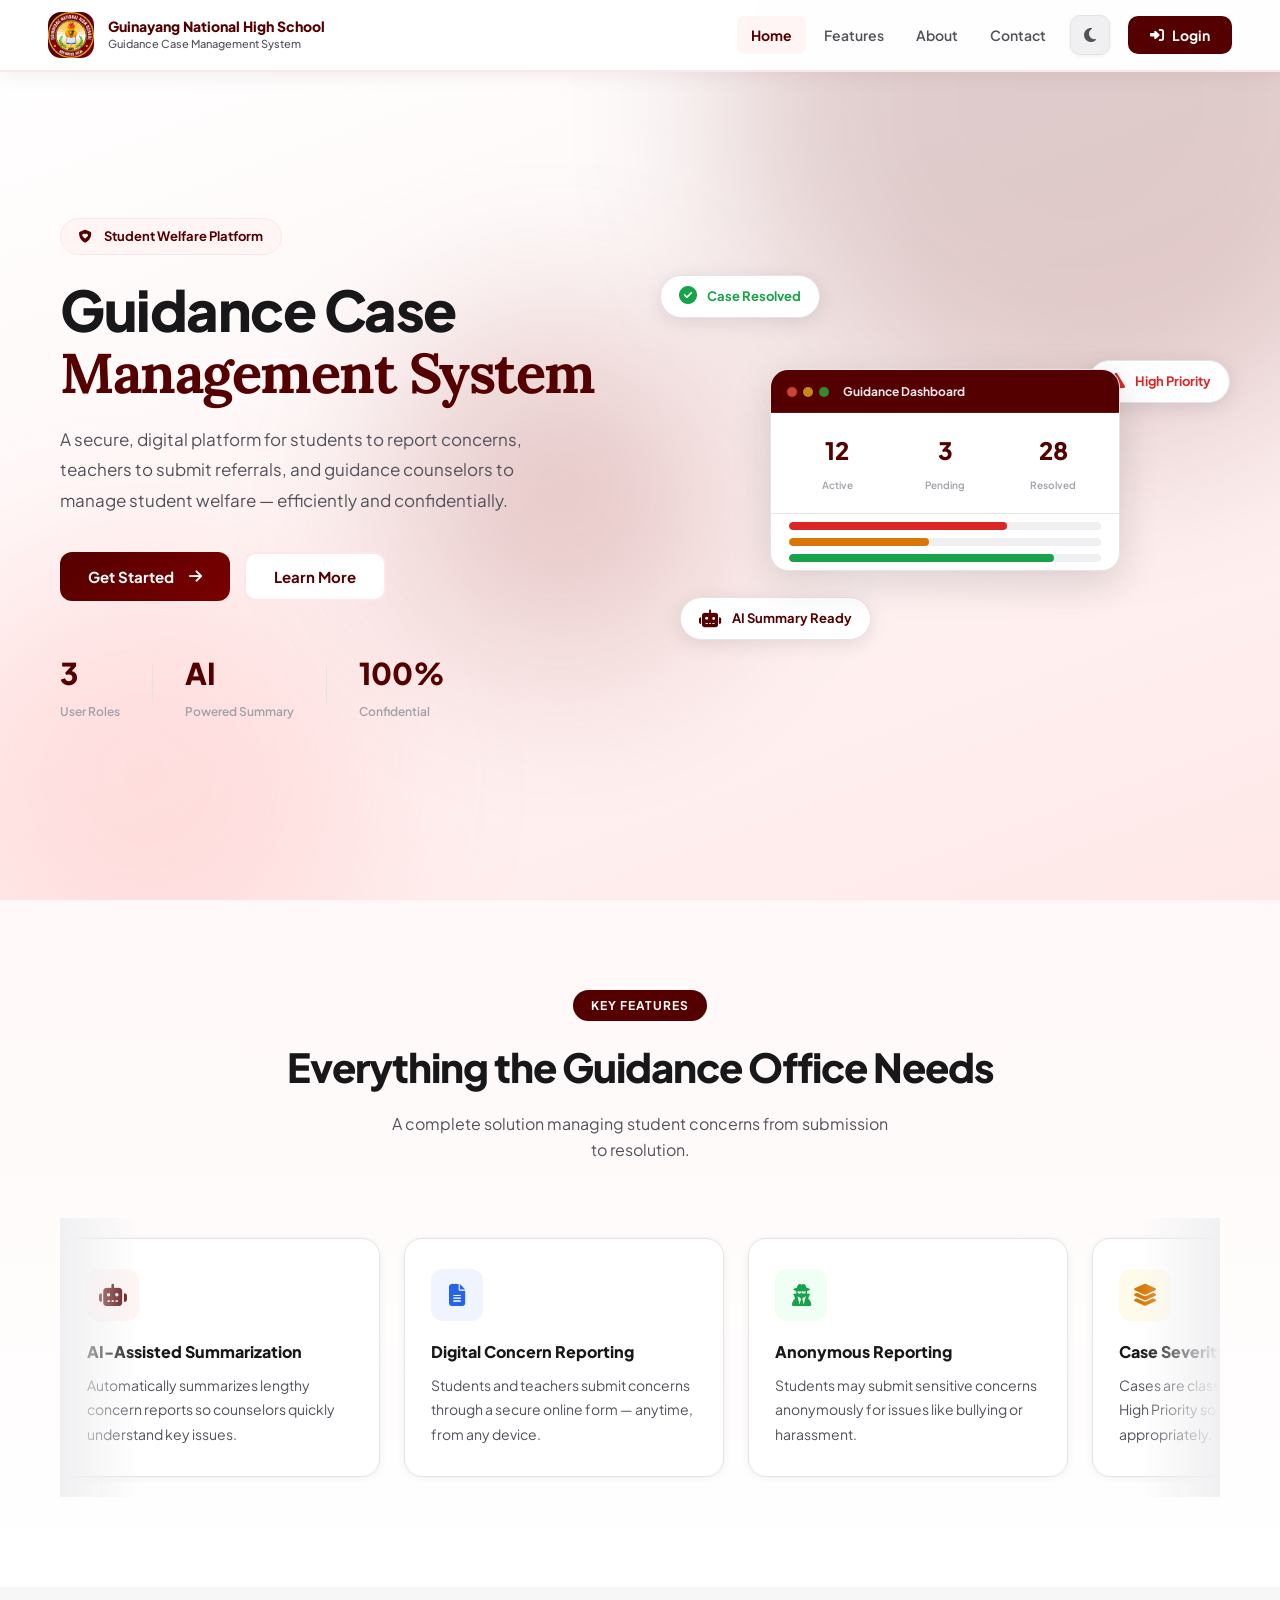
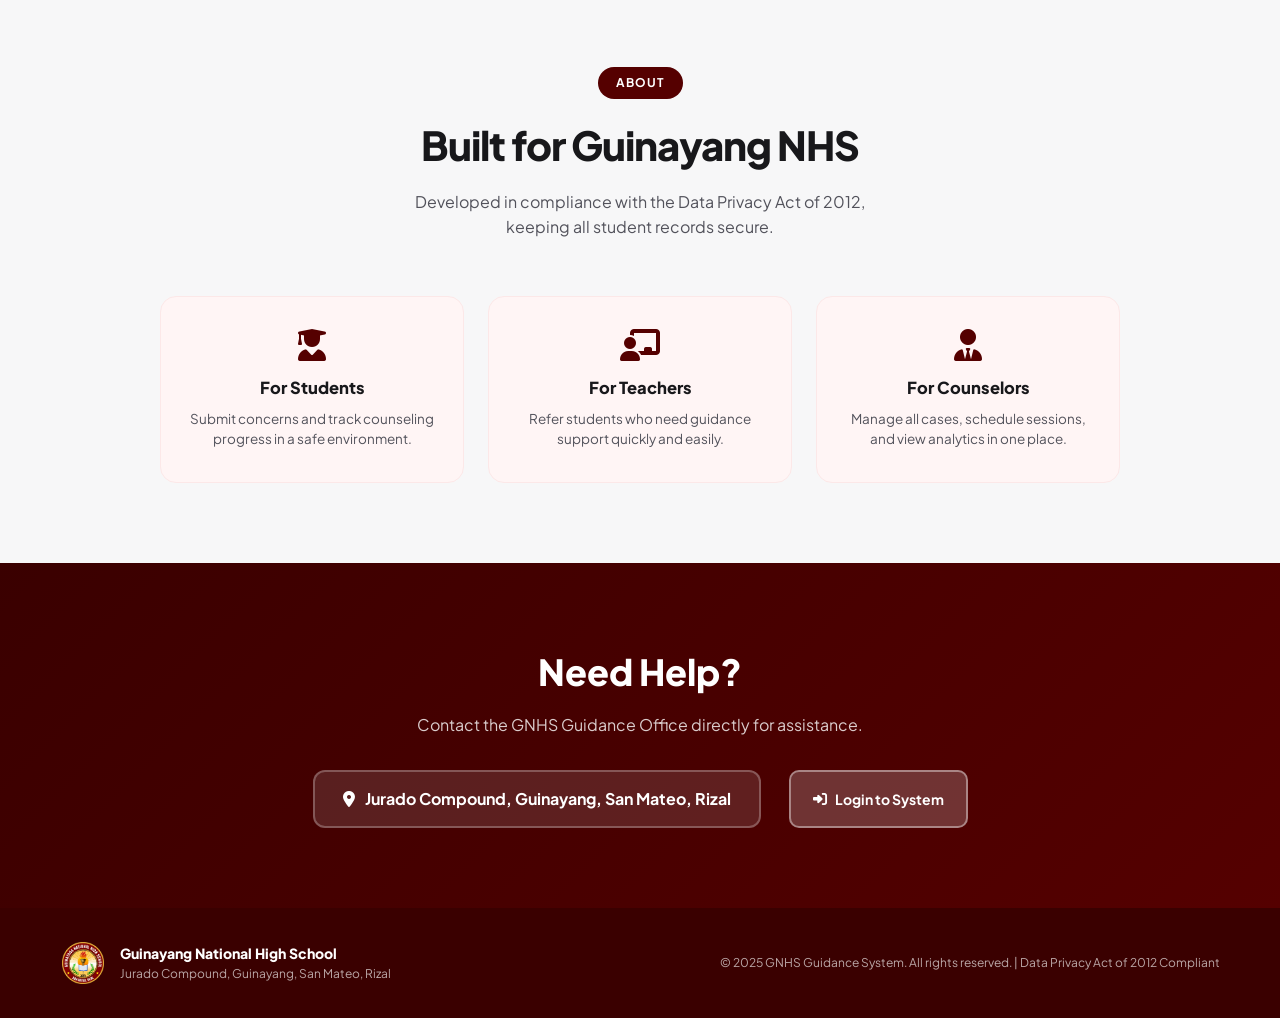
==== commit faf5c13a: "Fix landing page dark mode button styling and resolve Message Teacher / Message Counselor button nav" ====
--- a/gnhs-guidance/index.html
+++ b/gnhs-guidance/index.html
@@ -9,12 +9,62 @@
   <link rel="icon" type="image/x-icon" href="favicon.ico?v=3" />
   <link rel="shortcut icon" type="image/x-icon" href="favicon.ico?v=3" />
   <link rel="apple-touch-icon" href="gnhs.png?v=3" />
-  <link rel="stylesheet" href="style.css?v=20261111_07" />
+  <link rel="stylesheet" href="style.css?v=20261115_02" />
   <link
     href="https://fonts.googleapis.com/css2?family=Plus+Jakarta+Sans:wght@300;400;500;600;700;800;900&family=Lora:ital,wght@0,400;0,600;1,400&display=swap"
     rel="stylesheet" />
   <link rel="stylesheet" href="https://cdnjs.cloudflare.com/ajax/libs/font-awesome/6.5.0/css/all.min.css" />
   <script src="https://accounts.google.com/gsi/client" async defer></script>
+  <style>
+    /* Direct resilient styling for navbar theme toggle button */
+    .navbar .theme-toggle-btn {
+      width: 40px !important;
+      height: 40px !important;
+      min-width: 40px !important;
+      min-height: 40px !important;
+      border-radius: 10px !important;
+      display: inline-flex !important;
+      align-items: center !important;
+      justify-content: center !important;
+      background: var(--bg2, #f4f4f5) !important;
+      color: var(--text-2, #52525b) !important;
+      font-size: 16px !important;
+      border: 1px solid var(--border, #e4e4e7) !important;
+      cursor: pointer !important;
+      transition: all 0.2s ease !important;
+      flex-shrink: 0 !important;
+      margin: 0 6px !important;
+      padding: 0 !important;
+      box-shadow: 0 1px 4px rgba(0,0,0,0.06) !important;
+    }
+    .navbar .theme-toggle-btn:hover {
+      background: var(--maroon-pale, #fff5f5) !important;
+      color: var(--maroon, #550000) !important;
+      border-color: var(--maroon-tint, #fce8e8) !important;
+      transform: translateY(-1px) !important;
+      box-shadow: 0 3px 10px rgba(85,0,0,0.12) !important;
+    }
+    [data-theme="dark"] .navbar .theme-toggle-btn {
+      background: rgba(255, 255, 255, 0.1) !important;
+      color: #fbbf24 !important;
+      border-color: rgba(255, 255, 255, 0.18) !important;
+      box-shadow: 0 1px 4px rgba(0,0,0,0.3) !important;
+    }
+    [data-theme="dark"] .navbar .theme-toggle-btn:hover {
+      background: rgba(251, 191, 36, 0.18) !important;
+      color: #f59e0b !important;
+      border-color: rgba(251, 191, 36, 0.4) !important;
+      box-shadow: 0 2px 12px rgba(251, 191, 36, 0.25) !important;
+    }
+    @media (max-width: 768px) {
+      .navbar .theme-toggle-btn {
+        width: 38px !important;
+        height: 38px !important;
+        font-size: 14px !important;
+        margin: 6px auto !important;
+      }
+    }
+  </style>
   <script>
     (function () {
       var t = localStorage.getItem('theme') || 'light';
@@ -689,8 +739,8 @@
 
   </div>
 
-  <script src="theme.js?v=1.1"></script>
-  <script src="app.js?v=20261111_04"></script>
+  <script src="theme.js?v=20261115_02"></script>
+  <script src="app.js?v=20261115_02"></script>
   <script>
     const GNHS_GRADE_SECTIONS = {
       '7':  ['Bonifacio', 'Burgos', 'Del Pilar', 'Diego Silang', 'Luna', 'Mabini', 'Malvar', 'Rizal'],
--- a/gnhs-guidance/style.css
+++ b/gnhs-guidance/style.css
@@ -380,7 +380,8 @@
 }
 
 .btn-message-student,
-.btn-message-counselor {
+.btn-message-counselor,
+.btn-message-teacher {
   display: inline-flex;
   align-items: center;
   justify-content: center;
@@ -388,15 +389,19 @@
   width: 100%;
   padding: 13px 20px;
   border-radius: 12px;
-  background: linear-gradient(135deg, #2563eb 0%, #1d4ed8 100%) !important;
   color: #ffffff !important;
   font-size: 15px;
   font-weight: 700;
   border: none;
   cursor: pointer;
+  transition: all .25s cubic-bezier(.4, 0, .2, 1);
+  text-decoration: none;
+}
+
+.btn-message-student,
+.btn-message-counselor {
+  background: linear-gradient(135deg, #2563eb 0%, #1d4ed8 100%) !important;
   box-shadow: 0 4px 14px rgba(37, 99, 235, .35);
-  transition: all .25s cubic-bezier(.4, 0, .2, 1);
-  text-decoration: none
 }
 
 .btn-message-student:hover,
@@ -404,13 +409,26 @@
   background: linear-gradient(135deg, #1d4ed8 0%, #1e40af 100%) !important;
   color: #ffffff !important;
   transform: translateY(-2px);
-  box-shadow: 0 8px 24px rgba(37, 99, 235, .45)
+  box-shadow: 0 8px 24px rgba(37, 99, 235, .45);
+}
+
+.btn-message-teacher {
+  background: linear-gradient(135deg, #059669 0%, #047857 100%) !important;
+  box-shadow: 0 4px 14px rgba(5, 150, 105, .35);
+}
+
+.btn-message-teacher:hover {
+  background: linear-gradient(135deg, #047857 0%, #065f46 100%) !important;
+  color: #ffffff !important;
+  transform: translateY(-2px);
+  box-shadow: 0 8px 24px rgba(5, 150, 105, .45);
 }
 
 .btn-message-student i,
-.btn-message-counselor i {
+.btn-message-counselor i,
+.btn-message-teacher i {
   font-size: 16px;
-  color: #ffffff !important
+  color: #ffffff !important;
 }
 
 .hero-stats {
@@ -5238,9 +5256,37 @@
 }
 
 .navbar .theme-toggle-btn {
-  width: 38px;
-  height: 38px;
-  margin-right: 6px;
+  width: 40px;
+  height: 40px;
+  border-radius: 10px;
+  margin: 0 6px;
+  background: var(--bg2, #f4f4f5);
+  border: 1px solid var(--border, #e4e4e7);
+  color: var(--text-2, #52525b);
+  box-shadow: 0 1px 4px rgba(0, 0, 0, 0.06);
+  padding: 0;
+}
+
+.navbar .theme-toggle-btn:hover {
+  background: var(--maroon-pale, #fff5f5);
+  color: var(--maroon, #550000);
+  border-color: var(--maroon-tint, #fce8e8);
+  transform: translateY(-1px);
+  box-shadow: 0 3px 10px rgba(85, 0, 0, 0.12);
+}
+
+[data-theme="dark"] .navbar .theme-toggle-btn {
+  background: rgba(255, 255, 255, 0.1) !important;
+  color: #fbbf24 !important;
+  border-color: rgba(255, 255, 255, 0.18) !important;
+  box-shadow: 0 1px 4px rgba(0, 0, 0, 0.3) !important;
+}
+
+[data-theme="dark"] .navbar .theme-toggle-btn:hover {
+  background: rgba(251, 191, 36, 0.18) !important;
+  color: #f59e0b !important;
+  border-color: rgba(251, 191, 36, 0.4) !important;
+  box-shadow: 0 2px 12px rgba(251, 191, 36, 0.25) !important;
 }
 
 /* ── MARQUEE ── */
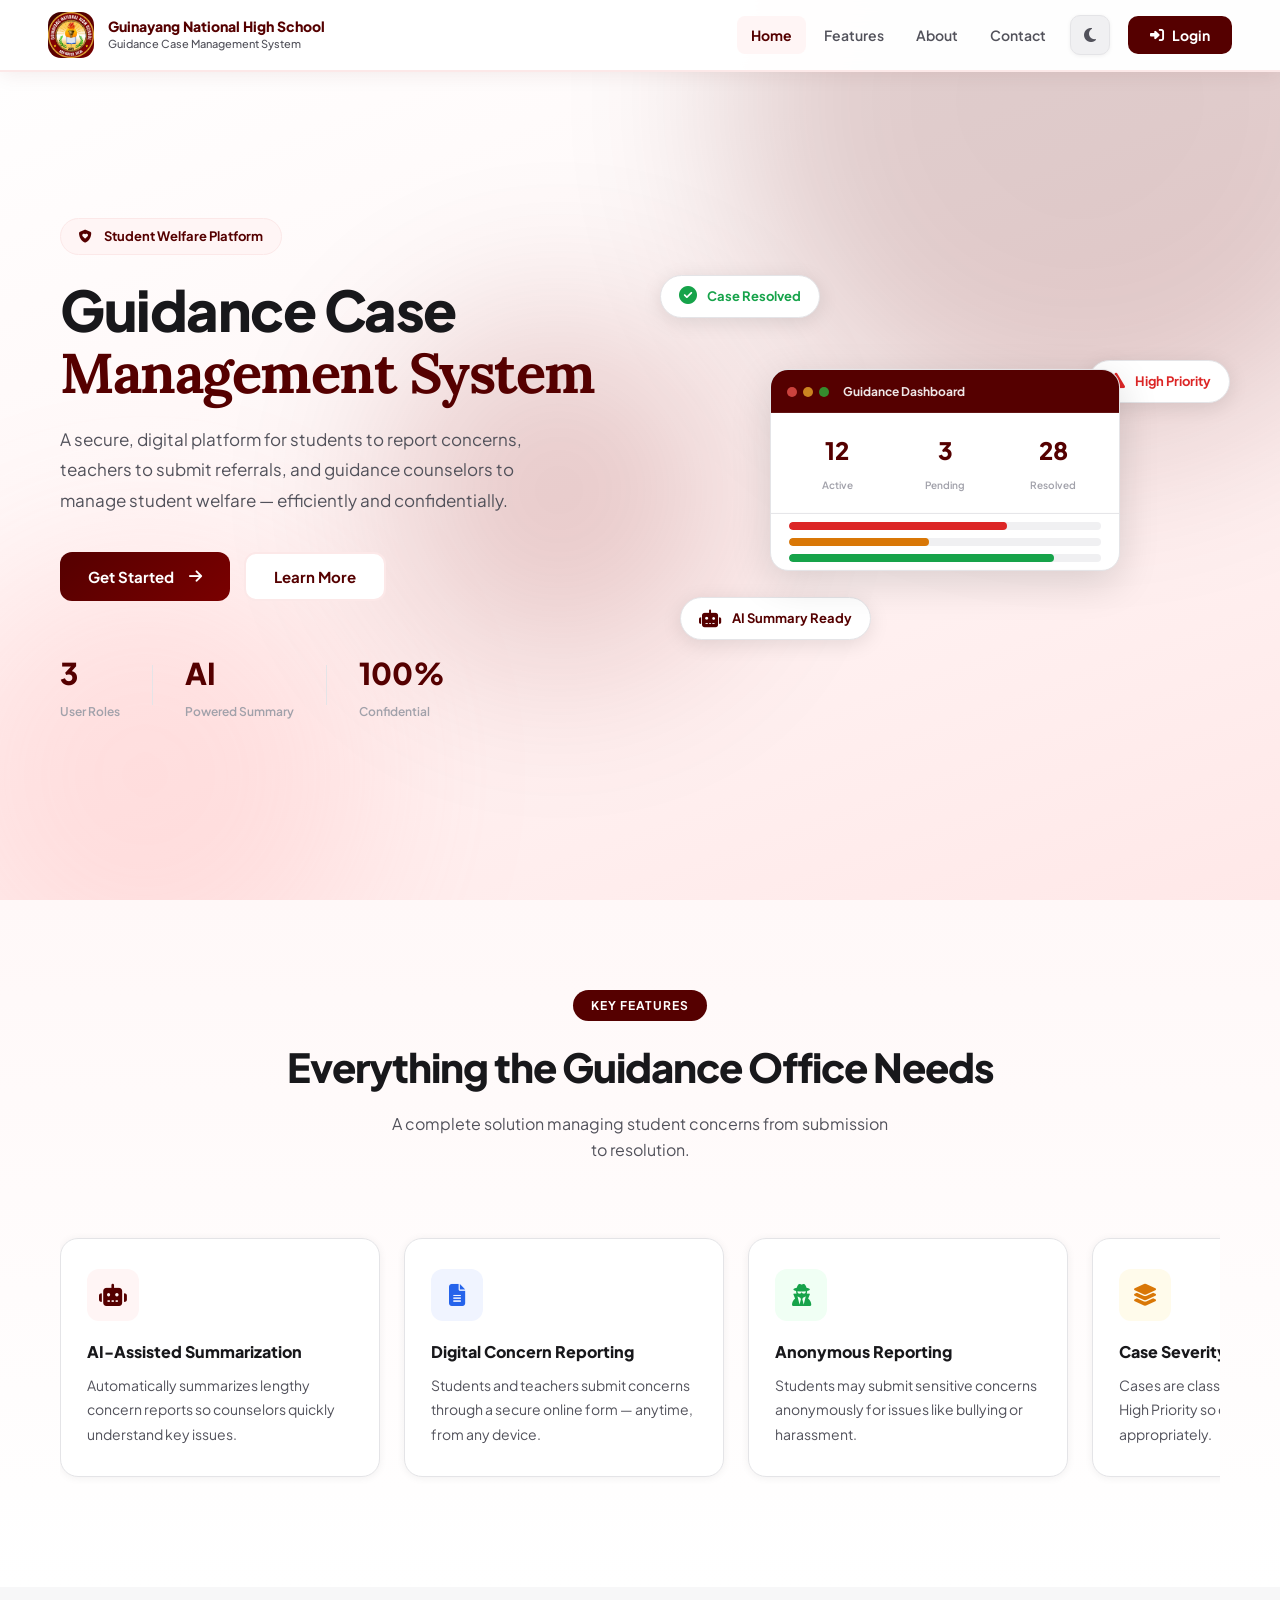
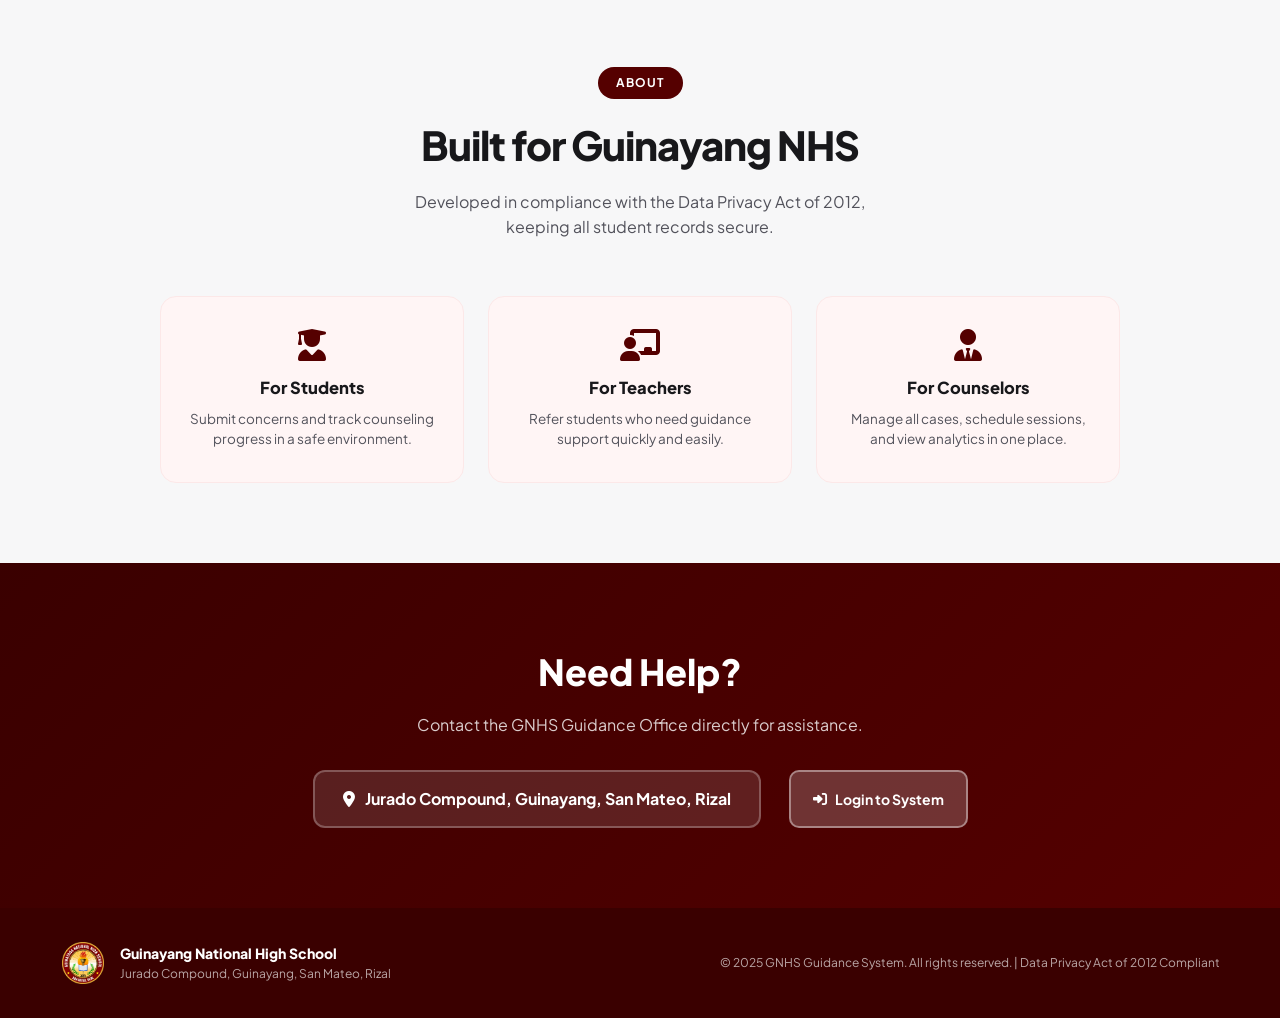
==== commit 4b9b3f71: "Remove moving fade overlay shadow in features marquee slider" ====
--- a/gnhs-guidance/index.html
+++ b/gnhs-guidance/index.html
@@ -9,7 +9,7 @@
   <link rel="icon" type="image/x-icon" href="favicon.ico?v=3" />
   <link rel="shortcut icon" type="image/x-icon" href="favicon.ico?v=3" />
   <link rel="apple-touch-icon" href="gnhs.png?v=3" />
-  <link rel="stylesheet" href="style.css?v=20261115_02" />
+  <link rel="stylesheet" href="style.css?v=20261125_01" />
   <link
     href="https://fonts.googleapis.com/css2?family=Plus+Jakarta+Sans:wght@300;400;500;600;700;800;900&family=Lora:ital,wght@0,400;0,600;1,400&display=swap"
     rel="stylesheet" />
@@ -35,27 +35,31 @@
       flex-shrink: 0 !important;
       margin: 0 6px !important;
       padding: 0 !important;
-      box-shadow: 0 1px 4px rgba(0,0,0,0.06) !important;
+      box-shadow: 0 1px 4px rgba(0, 0, 0, 0.06) !important;
     }
+
     .navbar .theme-toggle-btn:hover {
       background: var(--maroon-pale, #fff5f5) !important;
       color: var(--maroon, #550000) !important;
       border-color: var(--maroon-tint, #fce8e8) !important;
       transform: translateY(-1px) !important;
-      box-shadow: 0 3px 10px rgba(85,0,0,0.12) !important;
+      box-shadow: 0 3px 10px rgba(85, 0, 0, 0.12) !important;
     }
+
     [data-theme="dark"] .navbar .theme-toggle-btn {
       background: rgba(255, 255, 255, 0.1) !important;
       color: #fbbf24 !important;
       border-color: rgba(255, 255, 255, 0.18) !important;
-      box-shadow: 0 1px 4px rgba(0,0,0,0.3) !important;
+      box-shadow: 0 1px 4px rgba(0, 0, 0, 0.3) !important;
     }
+
     [data-theme="dark"] .navbar .theme-toggle-btn:hover {
       background: rgba(251, 191, 36, 0.18) !important;
       color: #f59e0b !important;
       border-color: rgba(251, 191, 36, 0.4) !important;
       box-shadow: 0 2px 12px rgba(251, 191, 36, 0.25) !important;
     }
+
     @media (max-width: 768px) {
       .navbar .theme-toggle-btn {
         width: 38px !important;
@@ -90,7 +94,8 @@
       <a href="#features" class="nav-link">Features</a>
       <a href="#about" class="nav-link">About</a>
       <a href="#contact" class="nav-link">Contact</a>
-      <button type="button" class="theme-toggle-btn" id="themeToggleBtn" onclick="toggleTheme()" title="Toggle Dark / Light Mode" aria-label="Toggle Theme">
+      <button type="button" class="theme-toggle-btn" id="themeToggleBtn" onclick="toggleTheme()"
+        title="Toggle Dark / Light Mode" aria-label="Toggle Theme">
         <i class="fas fa-moon" id="themeToggleIcon"></i>
       </button>
       <button class="btn-login" onclick="openLoginModal()"><i class="fas fa-sign-in-alt"></i> Login</button>
@@ -256,7 +261,8 @@
     <div style="display:flex;gap:20px;justify-content:center;flex-wrap:wrap;">
       <div
         style="background:rgba(255,255,255,.12);color:#fff;border:2px solid rgba(255,255,255,.25);padding:14px 28px;border-radius:12px;font-weight:700;display:flex;align-items:center;gap:10px">
-        <i class="fas fa-map-marker-alt"></i> Jurado Compound, Guinayang, San Mateo, Rizal</div>
+        <i class="fas fa-map-marker-alt"></i> Jurado Compound, Guinayang, San Mateo, Rizal
+      </div>
       <button class="btn-login" style="background:rgba(255,255,255,.2);border:2px solid rgba(255,255,255,.4)"
         onclick="openLoginModal()"><i class="fas fa-sign-in-alt"></i> Login to System</button>
     </div>
@@ -284,11 +290,14 @@
         <div class="modal-logo"><i class="fas fa-graduation-cap"></i></div>
         <h2 class="modal-title">Welcome to <span>GNHS</span></h2>
         <p class="modal-sub">Guidance Case Management System</p>
-        <div id="timeoutAlertBanner" style="display:none;margin-bottom:16px;background:#fef2f2;border:1px solid #f87171;color:#991b1b;padding:12px 14px;border-radius:10px;font-size:13px;font-weight:600;text-align:left">
-          <i class="fas fa-clock" style="color:#dc2626;margin-right:6px"></i> Your session expired due to 15 minutes of inactivity. Please log in again.
+        <div id="timeoutAlertBanner"
+          style="display:none;margin-bottom:16px;background:#fef2f2;border:1px solid #f87171;color:#991b1b;padding:12px 14px;border-radius:10px;font-size:13px;font-weight:600;text-align:left">
+          <i class="fas fa-clock" style="color:#dc2626;margin-right:6px"></i> Your session expired due to 15 minutes of
+          inactivity. Please log in again.
         </div>
         <div class="action-cards" style="display:flex;flex-direction:column;width:100%;gap:12px;">
-          <div class="action-card" onclick="goToRoleSelect('login')" style="padding:16px 20px;display:flex;align-items:center;justify-content:center;gap:14px;text-align:left;width:100%;background:linear-gradient(135deg,var(--maroon),var(--maroon-mid));color:#fff;border-radius:14px;box-shadow:0 8px 20px rgba(85,0,0,0.22);cursor:pointer;">
+          <div class="action-card" onclick="goToRoleSelect('login')"
+            style="padding:16px 20px;display:flex;align-items:center;justify-content:center;gap:14px;text-align:left;width:100%;background:linear-gradient(135deg,var(--maroon),var(--maroon-mid));color:#fff;border-radius:14px;box-shadow:0 8px 20px rgba(85,0,0,0.22);cursor:pointer;">
             <i class="fas fa-sign-in-alt" style="font-size:22px;color:#fff;margin-bottom:0"></i>
             <div style="flex:1">
               <strong style="font-size:16px;display:block;color:#fff">Login to System</strong>
@@ -300,23 +309,29 @@
 
         <div style="display:flex;align-items:center;margin:16px 0 10px;gap:10px;">
           <div style="flex:1;height:1px;background:var(--border);"></div>
-          <span style="font-size:11px;font-weight:700;color:var(--text-3);text-transform:uppercase;letter-spacing:0.5px;">OR</span>
+          <span
+            style="font-size:11px;font-weight:700;color:var(--text-3);text-transform:uppercase;letter-spacing:0.5px;">OR</span>
           <div style="flex:1;height:1px;background:var(--border);"></div>
         </div>
 
         <button type="button" class="btn-google-sign-in" onclick="openGoogleAccountChooser()">
           <svg width="18" height="18" viewBox="0 0 48 48">
-            <path fill="#EA4335" d="M24 9.5c3.54 0 6.71 1.22 9.21 3.6l6.85-6.85C35.9 2.38 30.47 0 24 0 14.62 0 6.51 5.38 2.56 13.22l7.98 6.19C12.43 13.72 17.74 9.5 24 9.5z"/>
-            <path fill="#4285F4" d="M46.98 24.55c0-1.57-.15-3.09-.38-4.55H24v9.02h12.94c-.58 2.96-2.26 5.48-4.78 7.18l7.73 6c4.51-4.18 7.09-10.36 7.09-17.65z"/>
-            <path fill="#FBBC05" d="M10.53 28.59c-.48-1.45-.76-2.99-.76-4.59s.27-3.14.76-4.59l-7.98-6.19C.92 16.46 0 20.12 0 24c0 3.88.92 7.54 2.56 10.78l7.97-6.19z"/>
-            <path fill="#34A853" d="M24 48c6.48 0 11.93-2.13 15.89-5.81l-7.73-6c-2.15 1.45-4.92 2.3-8.16 2.3-6.26 0-11.57-4.22-13.47-9.91l-7.98 6.19C6.51 42.62 14.62 48 24 48z"/>
+            <path fill="#EA4335"
+              d="M24 9.5c3.54 0 6.71 1.22 9.21 3.6l6.85-6.85C35.9 2.38 30.47 0 24 0 14.62 0 6.51 5.38 2.56 13.22l7.98 6.19C12.43 13.72 17.74 9.5 24 9.5z" />
+            <path fill="#4285F4"
+              d="M46.98 24.55c0-1.57-.15-3.09-.38-4.55H24v9.02h12.94c-.58 2.96-2.26 5.48-4.78 7.18l7.73 6c4.51-4.18 7.09-10.36 7.09-17.65z" />
+            <path fill="#FBBC05"
+              d="M10.53 28.59c-.48-1.45-.76-2.99-.76-4.59s.27-3.14.76-4.59l-7.98-6.19C.92 16.46 0 20.12 0 24c0 3.88.92 7.54 2.56 10.78l7.97-6.19z" />
+            <path fill="#34A853"
+              d="M24 48c6.48 0 11.93-2.13 15.89-5.81l-7.73-6c-2.15 1.45-4.92 2.3-8.16 2.3-6.26 0-11.57-4.22-13.47-9.91l-7.98 6.19C6.51 42.62 14.62 48 24 48z" />
           </svg>
           <span>Google</span>
         </button>
       </div>
       <div class="modal-step hidden" id="step-role">
         <div class="modal-top-nav">
-          <button type="button" class="modal-back" onclick="goBack('step-choose')"><i class="fas fa-arrow-left"></i> Back</button>
+          <button type="button" class="modal-back" onclick="goBack('step-choose')"><i class="fas fa-arrow-left"></i>
+            Back</button>
           <button type="button" class="modal-close" onclick="closeLoginModal()"><i class="fas fa-times"></i></button>
         </div>
         <div class="modal-logo"><i class="fas fa-users"></i></div>
@@ -340,21 +355,26 @@
       </div>
       <div class="modal-step hidden" id="step-login">
         <div class="modal-top-nav">
-          <button type="button" class="modal-back" onclick="goBack('step-role')"><i class="fas fa-arrow-left"></i> Back</button>
+          <button type="button" class="modal-back" onclick="goBack('step-role')"><i class="fas fa-arrow-left"></i>
+            Back</button>
           <button type="button" class="modal-close" onclick="closeLoginModal()"><i class="fas fa-times"></i></button>
         </div>
         <div class="modal-logo" id="login-role-badge"><i class="fas fa-user-graduate"></i></div>
-        <h3 style="font-size:18px;font-weight:800;color:var(--text);margin-bottom:2px;text-align:center;">Account Login</h3>
+        <h3 style="font-size:18px;font-weight:800;color:var(--text);margin-bottom:2px;text-align:center;">Account Login
+        </h3>
         <p class="modal-sub" id="login-role-label" style="margin-top:0;">Student Login</p>
         <div id="login-msg" style="display:none"></div>
         <div class="form-group"><label id="login-id-label">Email Address <span class="req">*</span></label>
           <div class="input-wrap"><i class="fas fa-envelope"></i><input type="text" id="login-email-input"
-              placeholder="Enter your email" required onkeydown="if(event.key==='Enter'){event.preventDefault();document.getElementById('login-pass')?.focus();}" /></div>
+              placeholder="Enter your email" required
+              onkeydown="if(event.key==='Enter'){event.preventDefault();document.getElementById('login-pass')?.focus();}" />
+          </div>
         </div>
         <div class="form-group"><label>Password <span class="req">*</span></label>
           <div class="input-wrap"><i class="fas fa-lock"></i><input type="password" id="login-pass"
-              placeholder="Enter your password" required onkeydown="if(event.key==='Enter'){event.preventDefault();handleLogin();}" /><button class="toggle-pass" type="button"
-              onclick="togglePass('login-pass')"><i class="fas fa-eye"></i></button></div>
+              placeholder="Enter your password" required
+              onkeydown="if(event.key==='Enter'){event.preventDefault();handleLogin();}" /><button class="toggle-pass"
+              type="button" onclick="togglePass('login-pass')"><i class="fas fa-eye"></i></button></div>
         </div>
         <div class="form-options">
           <label class="checkbox-label"><input type="checkbox"> Remember me</label>
@@ -364,16 +384,21 @@
 
         <div style="display:flex;align-items:center;margin:18px 0 12px;gap:10px;">
           <div style="flex:1;height:1px;background:var(--border);"></div>
-          <span style="font-size:11px;font-weight:700;color:var(--text-3);text-transform:uppercase;letter-spacing:0.5px;">OR</span>
+          <span
+            style="font-size:11px;font-weight:700;color:var(--text-3);text-transform:uppercase;letter-spacing:0.5px;">OR</span>
           <div style="flex:1;height:1px;background:var(--border);"></div>
         </div>
 
         <button type="button" class="btn-google-sign-in" onclick="openGoogleAccountChooser()">
           <svg width="18" height="18" viewBox="0 0 48 48">
-            <path fill="#EA4335" d="M24 9.5c3.54 0 6.71 1.22 9.21 3.6l6.85-6.85C35.9 2.38 30.47 0 24 0 14.62 0 6.51 5.38 2.56 13.22l7.98 6.19C12.43 13.72 17.74 9.5 24 9.5z"/>
-            <path fill="#4285F4" d="M46.98 24.55c0-1.57-.15-3.09-.38-4.55H24v9.02h12.94c-.58 2.96-2.26 5.48-4.78 7.18l7.73 6c4.51-4.18 7.09-10.36 7.09-17.65z"/>
-            <path fill="#FBBC05" d="M10.53 28.59c-.48-1.45-.76-2.99-.76-4.59s.27-3.14.76-4.59l-7.98-6.19C.92 16.46 0 20.12 0 24c0 3.88.92 7.54 2.56 10.78l7.97-6.19z"/>
-            <path fill="#34A853" d="M24 48c6.48 0 11.93-2.13 15.89-5.81l-7.73-6c-2.15 1.45-4.92 2.3-8.16 2.3-6.26 0-11.57-4.22-13.47-9.91l-7.98 6.19C6.51 42.62 14.62 48 24 48z"/>
+            <path fill="#EA4335"
+              d="M24 9.5c3.54 0 6.71 1.22 9.21 3.6l6.85-6.85C35.9 2.38 30.47 0 24 0 14.62 0 6.51 5.38 2.56 13.22l7.98 6.19C12.43 13.72 17.74 9.5 24 9.5z" />
+            <path fill="#4285F4"
+              d="M46.98 24.55c0-1.57-.15-3.09-.38-4.55H24v9.02h12.94c-.58 2.96-2.26 5.48-4.78 7.18l7.73 6c4.51-4.18 7.09-10.36 7.09-17.65z" />
+            <path fill="#FBBC05"
+              d="M10.53 28.59c-.48-1.45-.76-2.99-.76-4.59s.27-3.14.76-4.59l-7.98-6.19C.92 16.46 0 20.12 0 24c0 3.88.92 7.54 2.56 10.78l7.97-6.19z" />
+            <path fill="#34A853"
+              d="M24 48c6.48 0 11.93-2.13 15.89-5.81l-7.73-6c-2.15 1.45-4.92 2.3-8.16 2.3-6.26 0-11.57-4.22-13.47-9.91l-7.98 6.19C6.51 42.62 14.62 48 24 48z" />
           </svg>
           <span>Google</span>
         </button>
@@ -381,23 +406,32 @@
 
       <!-- SHOPEE-STYLE GOOGLE ACCOUNT CHOOSER STEP -->
       <div class="modal-step hidden" id="step-google-chooser">
-        <div class="google-top-bar" style="display:flex;align-items:center;justify-content:space-between;width:100%;margin-bottom:18px;padding-bottom:12px;border-bottom:1px solid var(--border);position:relative;box-sizing:border-box;">
+        <div class="google-top-bar"
+          style="display:flex;align-items:center;justify-content:space-between;width:100%;margin-bottom:18px;padding-bottom:12px;border-bottom:1px solid var(--border);position:relative;box-sizing:border-box;">
           <div class="google-top-left" style="display:flex;align-items:center;gap:10px;min-width:0;">
-            <button type="button" class="modal-back google-back-btn" onclick="goBackFromGoogle()" title="Go back to previous step" style="position:static !important;top:auto !important;right:auto !important;margin:0 !important;display:inline-flex;align-items:center;gap:6px;background:rgba(0,0,0,0.04);border:1px solid var(--border);border-radius:8px;color:var(--text-2);font-weight:700;font-size:12.5px;cursor:pointer;padding:5px 9px;transition:.2s;line-height:1.2;">
+            <button type="button" class="modal-back google-back-btn" onclick="goBackFromGoogle()"
+              title="Go back to previous step"
+              style="position:static !important;top:auto !important;right:auto !important;margin:0 !important;display:inline-flex;align-items:center;gap:6px;background:rgba(0,0,0,0.04);border:1px solid var(--border);border-radius:8px;color:var(--text-2);font-weight:700;font-size:12.5px;cursor:pointer;padding:5px 9px;transition:.2s;line-height:1.2;">
               <i class="fas fa-arrow-left" style="font-size:11px;"></i> <span>Back</span>
             </button>
             <div style="width:1px;height:16px;background:var(--border);flex-shrink:0;"></div>
-            <div class="google-brand" style="display:inline-flex;align-items:center;gap:8px;font-size:13.5px;font-weight:700;color:var(--text);margin:0;white-space:nowrap;">
+            <div class="google-brand"
+              style="display:inline-flex;align-items:center;gap:8px;font-size:13.5px;font-weight:700;color:var(--text);margin:0;white-space:nowrap;">
               <svg width="18" height="18" viewBox="0 0 48 48" style="flex-shrink:0;">
-                <path fill="#EA4335" d="M24 9.5c3.54 0 6.71 1.22 9.21 3.6l6.85-6.85C35.9 2.38 30.47 0 24 0 14.62 0 6.51 5.38 2.56 13.22l7.98 6.19C12.43 13.72 17.74 9.5 24 9.5z"/>
-                <path fill="#4285F4" d="M46.98 24.55c0-1.57-.15-3.09-.38-4.55H24v9.02h12.94c-.58 2.96-2.26 5.48-4.78 7.18l7.73 6c4.51-4.18 7.09-10.36 7.09-17.65z"/>
-                <path fill="#FBBC05" d="M10.53 28.59c-.48-1.45-.76-2.99-.76-4.59s.27-3.14.76-4.59l-7.98-6.19C.92 16.46 0 20.12 0 24c0 3.88.92 7.54 2.56 10.78l7.97-6.19z"/>
-                <path fill="#34A853" d="M24 48c6.48 0 11.93-2.13 15.89-5.81l-7.73-6c-2.15 1.45-4.92 2.3-8.16 2.3-6.26 0-11.57-4.22-13.47-9.91l-7.98 6.19C6.51 42.62 14.62 48 24 48z"/>
+                <path fill="#EA4335"
+                  d="M24 9.5c3.54 0 6.71 1.22 9.21 3.6l6.85-6.85C35.9 2.38 30.47 0 24 0 14.62 0 6.51 5.38 2.56 13.22l7.98 6.19C12.43 13.72 17.74 9.5 24 9.5z" />
+                <path fill="#4285F4"
+                  d="M46.98 24.55c0-1.57-.15-3.09-.38-4.55H24v9.02h12.94c-.58 2.96-2.26 5.48-4.78 7.18l7.73 6c4.51-4.18 7.09-10.36 7.09-17.65z" />
+                <path fill="#FBBC05"
+                  d="M10.53 28.59c-.48-1.45-.76-2.99-.76-4.59s.27-3.14.76-4.59l-7.98-6.19C.92 16.46 0 20.12 0 24c0 3.88.92 7.54 2.56 10.78l7.97-6.19z" />
+                <path fill="#34A853"
+                  d="M24 48c6.48 0 11.93-2.13 15.89-5.81l-7.73-6c-2.15 1.45-4.92 2.3-8.16 2.3-6.26 0-11.57-4.22-13.47-9.91l-7.98 6.19C6.51 42.62 14.62 48 24 48z" />
               </svg>
               <span>Sign in with Google</span>
             </div>
           </div>
-          <button type="button" class="modal-close" onclick="closeLoginModal()" title="Close" style="position:static !important;top:auto !important;right:auto !important;margin:0 !important;cursor:pointer;width:32px;height:32px;border-radius:50%;background:rgba(0,0,0,0.05);color:var(--text-2);display:inline-flex;align-items:center;justify-content:center;border:none;flex-shrink:0;">
+          <button type="button" class="modal-close" onclick="closeLoginModal()" title="Close"
+            style="position:static !important;top:auto !important;right:auto !important;margin:0 !important;cursor:pointer;width:32px;height:32px;border-radius:50%;background:rgba(0,0,0,0.05);color:var(--text-2);display:inline-flex;align-items:center;justify-content:center;border:none;flex-shrink:0;">
             <i class="fas fa-times"></i>
           </button>
         </div>
@@ -417,10 +451,12 @@
           </div>
 
           <p class="google-privacy-footer">
-            Before using this app, you can review GNHS Guidance's <a href="#">Privacy Policy</a> and <a href="#">Terms of Service</a>.
+            Before using this app, you can review GNHS Guidance's <a href="#">Privacy Policy</a> and <a href="#">Terms
+              of Service</a>.
           </p>
           <div style="text-align:center;margin-top:14px;padding-top:12px;border-top:1px dashed var(--border);">
-            <button type="button" onclick="goBackFromGoogle()" style="background:none;border:none;color:var(--text-2);font-weight:700;font-size:12.5px;cursor:pointer;display:inline-flex;align-items:center;gap:6px;padding:4px 8px;border-radius:6px;transition:.2s;">
+            <button type="button" onclick="goBackFromGoogle()"
+              style="background:none;border:none;color:var(--text-2);font-weight:700;font-size:12.5px;cursor:pointer;display:inline-flex;align-items:center;gap:6px;padding:4px 8px;border-radius:6px;transition:.2s;">
               <i class="fas fa-arrow-left"></i> <span>Back to Login Options</span>
             </button>
           </div>
@@ -440,16 +476,20 @@
             <label>Email Address <span class="req">*</span></label>
             <div class="input-wrap">
               <i class="fas fa-envelope"></i>
-              <input type="email" id="google-custom-email" placeholder="e.g. name@gmail.com or name@deped.gov.ph" required onkeydown="if(event.key==='Enter')submitGoogleCustomEmail()" />
+              <input type="email" id="google-custom-email" placeholder="e.g. name@gmail.com or name@deped.gov.ph"
+                required onkeydown="if(event.key==='Enter')submitGoogleCustomEmail()" />
             </div>
-            <span style="font-size:11.5px;color:var(--text-3);margin-top:4px;display:block;">Personal Gmail for Students &bull; DepEd / Gmail for Teachers</span>
+            <span style="font-size:11.5px;color:var(--text-3);margin-top:4px;display:block;">Personal Gmail for Students
+              &bull; DepEd / Gmail for Teachers</span>
           </div>
 
           <div style="display:flex;justify-content:space-between;align-items:center;margin-top:22px">
-            <button type="button" class="btn-ghost" onclick="showGoogleAccountList()" style="font-size:13px;padding:8px 14px">
+            <button type="button" class="btn-ghost" onclick="showGoogleAccountList()"
+              style="font-size:13px;padding:8px 14px">
               Back to accounts
             </button>
-            <button type="button" class="btn-submit" onclick="submitGoogleCustomEmail()" style="width:auto;padding:10px 24px;border-radius:20px;background:#1a73e8;color:#fff;border:none;font-weight:700">
+            <button type="button" class="btn-submit" onclick="submitGoogleCustomEmail()"
+              style="width:auto;padding:10px 24px;border-radius:20px;background:#1a73e8;color:#fff;border:none;font-weight:700">
               Next &nbsp;<i class="fas fa-arrow-right"></i>
             </button>
           </div>
@@ -468,7 +508,8 @@
           </div>
 
           <h2 class="google-chooser-title" style="font-size:20px;text-align:left">Google Verification</h2>
-          <p class="google-chooser-sub" style="margin-bottom:16px;text-align:left">A 6-digit code was sent to your Gmail inbox to verify your account</p>
+          <p class="google-chooser-sub" style="margin-bottom:16px;text-align:left">A 6-digit code was sent to your Gmail
+            inbox to verify your account</p>
 
           <div id="google-otp-msg" style="display:none"></div>
 
@@ -476,16 +517,21 @@
             <label>6-Digit Verification Code <span class="req">*</span></label>
             <div class="input-wrap">
               <i class="fas fa-key"></i>
-              <input type="text" id="google-otp-code-input" placeholder="000000" maxlength="6" pattern="[0-9]*" inputmode="numeric" style="letter-spacing:6px;font-size:18px;font-weight:800;text-align:center" onkeydown="if(event.key==='Enter')verifyGoogleLoginOtp()" />
+              <input type="text" id="google-otp-code-input" placeholder="000000" maxlength="6" pattern="[0-9]*"
+                inputmode="numeric" style="letter-spacing:6px;font-size:18px;font-weight:800;text-align:center"
+                onkeydown="if(event.key==='Enter')verifyGoogleLoginOtp()" />
             </div>
-            <span style="font-size:11.5px;color:var(--text-3);margin-top:4px;display:block;">Check your Gmail inbox or spam. No password required!</span>
+            <span style="font-size:11.5px;color:var(--text-3);margin-top:4px;display:block;">Check your Gmail inbox or
+              spam. No password required!</span>
           </div>
 
           <div style="display:flex;justify-content:space-between;align-items:center;margin-top:22px">
-            <button type="button" class="btn-ghost" onclick="loginWithGoogleCode(true)" style="font-size:12px;background:none;border:none;color:var(--text-3);cursor:pointer;font-weight:700">
+            <button type="button" class="btn-ghost" onclick="loginWithGoogleCode(true)"
+              style="font-size:12px;background:none;border:none;color:var(--text-3);cursor:pointer;font-weight:700">
               Resend code
             </button>
-            <button type="button" class="btn-submit" id="btnVerifyGoogleOtp" onclick="verifyGoogleLoginOtp()" style="width:auto;padding:10px 24px;border-radius:20px;background:#1a73e8;color:#fff;border:none;font-weight:700">
+            <button type="button" class="btn-submit" id="btnVerifyGoogleOtp" onclick="verifyGoogleLoginOtp()"
+              style="width:auto;padding:10px 24px;border-radius:20px;background:#1a73e8;color:#fff;border:none;font-weight:700">
               Verify & Sign In &nbsp;<i class="fas fa-arrow-right"></i>
             </button>
           </div>
@@ -495,19 +541,24 @@
       <!-- EMAIL CODE (OTP) LOGIN STEP -->
       <div class="modal-step hidden" id="step-email-otp">
         <div class="modal-top-nav">
-          <button type="button" class="modal-back" onclick="goBack('step-login')"><i class="fas fa-arrow-left"></i> Back</button>
+          <button type="button" class="modal-back" onclick="goBack('step-login')"><i class="fas fa-arrow-left"></i>
+            Back</button>
           <button type="button" class="modal-close" onclick="closeLoginModal()"><i class="fas fa-times"></i></button>
         </div>
-        <div class="modal-logo" style="background:var(--maroon-pale);color:var(--maroon)"><i class="fas fa-envelope-circle-check"></i></div>
+        <div class="modal-logo" style="background:var(--maroon-pale);color:var(--maroon)"><i
+            class="fas fa-envelope-circle-check"></i></div>
         <h2 class="modal-title">Sign in with Email Code</h2>
         <p class="modal-sub" id="email-otp-sub">Personal Gmail for Students &bull; DepEd / Gmail for Teachers</p>
 
         <!-- Role Selector Tab for Email Login -->
-        <div style="display:flex;background:var(--bg2);padding:4px;border-radius:10px;border:1px solid var(--border);margin-bottom:14px;gap:6px;">
-          <button type="button" id="otpRoleTabStudent" onclick="setOtpRole('student')" style="flex:1;border:none;border-radius:8px;padding:8px 10px;font-size:12.5px;font-weight:700;cursor:pointer;transition:.2s;background:var(--maroon);color:#fff;">
+        <div
+          style="display:flex;background:var(--bg2);padding:4px;border-radius:10px;border:1px solid var(--border);margin-bottom:14px;gap:6px;">
+          <button type="button" id="otpRoleTabStudent" onclick="setOtpRole('student')"
+            style="flex:1;border:none;border-radius:8px;padding:8px 10px;font-size:12.5px;font-weight:700;cursor:pointer;transition:.2s;background:var(--maroon);color:#fff;">
             <i class="fas fa-user-graduate"></i> Student
           </button>
-          <button type="button" id="otpRoleTabTeacher" onclick="setOtpRole('teacher')" style="flex:1;border:none;border-radius:8px;padding:8px 10px;font-size:12.5px;font-weight:700;cursor:pointer;transition:.2s;background:transparent;color:var(--text-2);">
+          <button type="button" id="otpRoleTabTeacher" onclick="setOtpRole('teacher')"
+            style="flex:1;border:none;border-radius:8px;padding:8px 10px;font-size:12.5px;font-weight:700;cursor:pointer;transition:.2s;background:transparent;color:var(--text-2);">
             <i class="fas fa-chalkboard-teacher"></i> Teacher
           </button>
         </div>
@@ -520,9 +571,11 @@
             <label>Email Address <span class="req">*</span></label>
             <div class="input-wrap">
               <i class="fas fa-envelope"></i>
-              <input type="email" id="otp-email-input" placeholder="e.g. name@gmail.com or name@deped.gov.ph" required autocomplete="email" onkeydown="if(event.key==='Enter')requestEmailCode()" />
+              <input type="email" id="otp-email-input" placeholder="e.g. name@gmail.com or name@deped.gov.ph" required
+                autocomplete="email" onkeydown="if(event.key==='Enter')requestEmailCode()" />
             </div>
-            <span style="font-size:11.5px;color:var(--text-3);margin-top:4px;display:block;">We will send a secure 6-digit verification code to this inbox.</span>
+            <span style="font-size:11.5px;color:var(--text-3);margin-top:4px;display:block;">We will send a secure
+              6-digit verification code to this inbox.</span>
           </div>
           <button type="button" class="btn-submit" id="btnSendOtp" onclick="requestEmailCode()">
             <i class="fas fa-paper-plane"></i> Send 6-Digit Code
@@ -531,21 +584,26 @@
 
         <!-- Stage 2: Enter Code -->
         <div id="email-otp-stage-2" style="display:none">
-          <div style="background:var(--bg2);padding:12px 14px;border-radius:10px;border:1px solid var(--border);margin-bottom:16px;font-size:13px;display:flex;align-items:center;justify-content:space-between">
+          <div
+            style="background:var(--bg2);padding:12px 14px;border-radius:10px;border:1px solid var(--border);margin-bottom:16px;font-size:13px;display:flex;align-items:center;justify-content:space-between">
             <div>
               <span style="color:var(--text-3);font-size:11px;display:block;">Code sent to:</span>
               <strong id="otp-target-email-label" style="color:var(--maroon)"></strong>
             </div>
-            <button type="button" onclick="editOtpEmail()" style="background:none;border:none;color:var(--maroon);font-weight:700;font-size:12px;cursor:pointer">Change</button>
+            <button type="button" onclick="editOtpEmail()"
+              style="background:none;border:none;color:var(--maroon);font-weight:700;font-size:12px;cursor:pointer">Change</button>
           </div>
 
           <div class="form-group">
             <label>Enter 6-Digit Verification Code <span class="req">*</span></label>
             <div class="input-wrap">
               <i class="fas fa-key"></i>
-              <input type="text" id="otp-code-input" placeholder="000000" maxlength="6" pattern="[0-9]*" inputmode="numeric" style="letter-spacing:6px;font-size:20px;font-weight:800;text-align:center" onkeydown="if(event.key==='Enter')verifyEmailCode()" />
+              <input type="text" id="otp-code-input" placeholder="000000" maxlength="6" pattern="[0-9]*"
+                inputmode="numeric" style="letter-spacing:6px;font-size:20px;font-weight:800;text-align:center"
+                onkeydown="if(event.key==='Enter')verifyEmailCode()" />
             </div>
-            <span style="font-size:11.5px;color:var(--text-3);margin-top:4px;display:block;">Please check your inbox or spam folder. Code expires in 10 minutes.</span>
+            <span style="font-size:11.5px;color:var(--text-3);margin-top:4px;display:block;">Please check your inbox or
+              spam folder. Code expires in 10 minutes.</span>
           </div>
 
           <button type="button" class="btn-submit" id="btnVerifyOtp" onclick="verifyEmailCode()">
@@ -553,7 +611,8 @@
           </button>
 
           <div style="text-align:center;margin-top:14px">
-            <button type="button" id="btnResendOtp" onclick="requestEmailCode(true)" style="background:none;border:none;color:var(--text-3);font-size:12px;font-weight:700;cursor:pointer">
+            <button type="button" id="btnResendOtp" onclick="requestEmailCode(true)"
+              style="background:none;border:none;color:var(--text-3);font-size:12px;font-weight:700;cursor:pointer">
               Didn't receive code? Resend Code
             </button>
           </div>
@@ -563,10 +622,12 @@
       <!-- EMAIL SIGNUP COMPLETION STEP (for new users signing in for the first time via email) -->
       <div class="modal-step hidden" id="step-email-complete">
         <div class="modal-top-nav">
-          <button type="button" class="modal-back" onclick="showStep('step-email-otp')"><i class="fas fa-arrow-left"></i> Back</button>
+          <button type="button" class="modal-back" onclick="showStep('step-email-otp')"><i
+              class="fas fa-arrow-left"></i> Back</button>
           <button type="button" class="modal-close" onclick="closeLoginModal()"><i class="fas fa-times"></i></button>
         </div>
-        <div class="modal-logo" style="background:var(--maroon-pale);color:var(--maroon)"><i class="fas fa-user-plus"></i></div>
+        <div class="modal-logo" style="background:var(--maroon-pale);color:var(--maroon)"><i
+            class="fas fa-user-plus"></i></div>
         <h2 class="modal-title">Complete Your Profile</h2>
         <p class="modal-sub">Welcome! Please fill in your basic info to enter GNHS Guidance.</p>
 
@@ -586,14 +647,16 @@
         <div class="form-group" id="otp-complete-grade-group">
           <label id="otp-complete-grade-label">Grade Level & Section <span class="req">*</span></label>
           <div style="display:grid;grid-template-columns:1fr 1fr;gap:10px" id="otp-complete-grade-row">
-            <select id="otp-complete-grade" onchange="otpUpdateSections()" style="padding:10px 12px;border:1.5px solid var(--border);border-radius:10px;font-size:13px;background:var(--card-bg);color:var(--text)">
+            <select id="otp-complete-grade" onchange="otpUpdateSections()"
+              style="padding:10px 12px;border:1.5px solid var(--border);border-radius:10px;font-size:13px;background:var(--card-bg);color:var(--text)">
               <option value="">Select Grade</option>
               <option value="7">Grade 7</option>
               <option value="8">Grade 8</option>
               <option value="9">Grade 9</option>
               <option value="10">Grade 10</option>
             </select>
-            <select id="otp-complete-section" style="padding:10px 12px;border:1.5px solid var(--border);border-radius:10px;font-size:13px;background:var(--card-bg);color:var(--text)">
+            <select id="otp-complete-section"
+              style="padding:10px 12px;border:1.5px solid var(--border);border-radius:10px;font-size:13px;background:var(--card-bg);color:var(--text)">
               <option value="">Select Section</option>
             </select>
           </div>
@@ -601,7 +664,8 @@
 
         <div class="form-group">
           <label id="otp-complete-id-label">Student ID / LRN (Optional)</label>
-          <input type="text" id="otp-complete-id-number" placeholder="Enter ID number (or leave blank for auto-generate)" />
+          <input type="text" id="otp-complete-id-number"
+            placeholder="Enter ID number (or leave blank for auto-generate)" />
         </div>
 
         <button type="button" class="btn-submit" id="btnFinishOtpSignup" onclick="finishOtpSignup()">
@@ -612,13 +676,16 @@
       <!-- RESET PASSWORD MODAL: 3-STEP EMAIL OTP CONFIRMATION & NEW PASSWORD -->
       <div class="modal-step hidden" id="step-forgot">
         <div class="modal-top-nav">
-          <button type="button" class="modal-back" onclick="goBack('step-login')"><i class="fas fa-arrow-left"></i> Back</button>
+          <button type="button" class="modal-back" onclick="goBack('step-login')"><i class="fas fa-arrow-left"></i>
+            Back</button>
           <button type="button" class="modal-close" onclick="closeLoginModal()"><i class="fas fa-times"></i></button>
         </div>
 
-        <div class="modal-logo" style="background:var(--maroon-pale);color:var(--maroon)"><i class="fas fa-key"></i></div>
+        <div class="modal-logo" style="background:var(--maroon-pale);color:var(--maroon)"><i class="fas fa-key"></i>
+        </div>
         <h2 class="modal-title" id="forgot-modal-title">Reset Password</h2>
-        <p class="modal-sub" id="forgot-modal-sub">Enter your registered Email or Student ID / LRN to receive a 6-digit confirmation code.</p>
+        <p class="modal-sub" id="forgot-modal-sub">Enter your registered Email or Student ID / LRN to receive a 6-digit
+          confirmation code.</p>
 
         <div id="forgot-msg" style="display:none;margin-bottom:14px"></div>
 
@@ -628,9 +695,11 @@
             <label>Registered Email or Student LRN / ID <span class="req">*</span></label>
             <div class="input-wrap">
               <i class="fas fa-envelope"></i>
-              <input type="text" id="forgot-email-input" placeholder="e.g. name@gmail.com or 12-digit LRN" required onkeydown="if(event.key==='Enter')sendResetEmailCode()" />
+              <input type="text" id="forgot-email-input" placeholder="e.g. name@gmail.com or 12-digit LRN" required
+                onkeydown="if(event.key==='Enter')sendResetEmailCode()" />
             </div>
-            <span style="font-size:11.5px;color:var(--text-3);margin-top:4px;display:block;">A 6-digit verification code will be sent to confirm your email.</span>
+            <span style="font-size:11.5px;color:var(--text-3);margin-top:4px;display:block;">A 6-digit verification code
+              will be sent to confirm your email.</span>
           </div>
 
           <button type="button" class="btn-submit" id="btnSendResetCode" onclick="sendResetEmailCode()">
@@ -640,21 +709,26 @@
 
         <!-- STAGE 2: ENTER 6-DIGIT CODE -->
         <div id="forgot-stage-2" style="display:none">
-          <div style="background:var(--bg2);padding:12px 14px;border-radius:10px;border:1px solid var(--border);margin-bottom:16px;font-size:13px;display:flex;align-items:center;justify-content:space-between">
+          <div
+            style="background:var(--bg2);padding:12px 14px;border-radius:10px;border:1px solid var(--border);margin-bottom:16px;font-size:13px;display:flex;align-items:center;justify-content:space-between">
             <div>
               <span style="color:var(--text-3);font-size:11px;display:block;">Code sent to:</span>
               <strong id="forgot-target-email-label" style="color:var(--maroon)"></strong>
             </div>
-            <button type="button" onclick="editResetEmail()" style="background:none;border:none;color:var(--maroon);font-weight:700;font-size:12px;cursor:pointer">Change</button>
+            <button type="button" onclick="editResetEmail()"
+              style="background:none;border:none;color:var(--maroon);font-weight:700;font-size:12px;cursor:pointer">Change</button>
           </div>
 
           <div class="form-group">
             <label>Enter 6-Digit Confirmation Code <span class="req">*</span></label>
             <div class="input-wrap">
               <i class="fas fa-shield-alt"></i>
-              <input type="text" id="forgot-code-input" placeholder="000000" maxlength="6" pattern="[0-9]*" inputmode="numeric" style="letter-spacing:6px;font-size:22px;font-weight:800;text-align:center" onkeydown="if(event.key==='Enter')verifyResetEmailCode()" />
+              <input type="text" id="forgot-code-input" placeholder="000000" maxlength="6" pattern="[0-9]*"
+                inputmode="numeric" style="letter-spacing:6px;font-size:22px;font-weight:800;text-align:center"
+                onkeydown="if(event.key==='Enter')verifyResetEmailCode()" />
             </div>
-            <span style="font-size:11.5px;color:var(--text-3);margin-top:4px;display:block;">Please check your inbox or spam folder. Code expires in 10 minutes.</span>
+            <span style="font-size:11.5px;color:var(--text-3);margin-top:4px;display:block;">Please check your inbox or
+              spam folder. Code expires in 10 minutes.</span>
           </div>
 
           <button type="button" class="btn-submit" id="btnVerifyResetCode" onclick="verifyResetEmailCode()">
@@ -662,7 +736,8 @@
           </button>
 
           <div style="text-align:center;margin-top:14px">
-            <button type="button" id="btnResendResetCode" onclick="sendResetEmailCode(true)" style="background:none;border:none;color:var(--text-3);font-size:12px;font-weight:700;cursor:pointer">
+            <button type="button" id="btnResendResetCode" onclick="sendResetEmailCode(true)"
+              style="background:none;border:none;color:var(--text-3);font-size:12px;font-weight:700;cursor:pointer">
               Didn't receive code? Resend Code
             </button>
           </div>
@@ -674,8 +749,10 @@
             <label>New Password <span class="req">*</span></label>
             <div class="input-wrap">
               <i class="fas fa-lock"></i>
-              <input type="password" id="forgot-new-password" placeholder="Enter new strong password" required oninput="validateResetPasswordStrength()" />
-              <button class="toggle-pass" type="button" onclick="togglePass('forgot-new-password')"><i class="fas fa-eye"></i></button>
+              <input type="password" id="forgot-new-password" placeholder="Enter new strong password" required
+                oninput="validateResetPasswordStrength()" />
+              <button class="toggle-pass" type="button" onclick="togglePass('forgot-new-password')"><i
+                  class="fas fa-eye"></i></button>
             </div>
           </div>
 
@@ -683,21 +760,28 @@
             <label>Confirm New Password <span class="req">*</span></label>
             <div class="input-wrap">
               <i class="fas fa-lock"></i>
-              <input type="password" id="forgot-confirm-password" placeholder="Re-type new password" required oninput="validateResetPasswordStrength()" onkeydown="if(event.key==='Enter')submitNewPasswordReset()" />
-              <button class="toggle-pass" type="button" onclick="togglePass('forgot-confirm-password')"><i class="fas fa-eye"></i></button>
+              <input type="password" id="forgot-confirm-password" placeholder="Re-type new password" required
+                oninput="validateResetPasswordStrength()" onkeydown="if(event.key==='Enter')submitNewPasswordReset()" />
+              <button class="toggle-pass" type="button" onclick="togglePass('forgot-confirm-password')"><i
+                  class="fas fa-eye"></i></button>
             </div>
           </div>
 
           <!-- Live Password Requirements Checklist -->
-          <div style="background:var(--bg2);border:1px solid var(--border);border-radius:10px;padding:12px 14px;margin-bottom:16px;font-size:12px;text-align:left">
-            <div style="font-weight:700;color:var(--text);margin-bottom:6px"><i class="fas fa-shield-halved" style="color:var(--maroon);margin-right:4px"></i> Password Standards:</div>
+          <div
+            style="background:var(--bg2);border:1px solid var(--border);border-radius:10px;padding:12px 14px;margin-bottom:16px;font-size:12px;text-align:left">
+            <div style="font-weight:700;color:var(--text);margin-bottom:6px"><i class="fas fa-shield-halved"
+                style="color:var(--maroon);margin-right:4px"></i> Password Standards:</div>
             <div style="display:grid;grid-template-columns:1fr 1fr;gap:6px">
               <div id="pwReqLen" style="color:#94a3b8"><i class="fas fa-circle-xmark"></i> At least 8 characters</div>
               <div id="pwReqUpper" style="color:#94a3b8"><i class="fas fa-circle-xmark"></i> 1 uppercase letter</div>
               <div id="pwReqNum" style="color:#94a3b8"><i class="fas fa-circle-xmark"></i> 1 number (0-9)</div>
-              <div id="pwReqSpecial" style="color:#94a3b8"><i class="fas fa-circle-xmark"></i> 1 special char (!@#$)</div>
+              <div id="pwReqSpecial" style="color:#94a3b8"><i class="fas fa-circle-xmark"></i> 1 special char (!@#$)
+              </div>
             </div>
-            <div id="pwReqMatch" style="color:#94a3b8;margin-top:6px;border-top:1px dashed var(--border);padding-top:6px"><i class="fas fa-circle-xmark"></i> Passwords must match</div>
+            <div id="pwReqMatch"
+              style="color:#94a3b8;margin-top:6px;border-top:1px dashed var(--border);padding-top:6px"><i
+                class="fas fa-circle-xmark"></i> Passwords must match</div>
           </div>
 
           <button type="button" class="btn-submit" id="btnSaveNewPassword" onclick="submitNewPasswordReset()">
@@ -706,7 +790,8 @@
         </div>
 
         <div style="margin-top:16px;text-align:center">
-          <a href="#" onclick="showStep('step-login')" style="color:var(--maroon);font-size:12.5px;font-weight:700;display:inline-flex;align-items:center;gap:6px;text-decoration:none">
+          <a href="#" onclick="showStep('step-login')"
+            style="color:var(--maroon);font-size:12.5px;font-weight:700;display:inline-flex;align-items:center;gap:6px;text-decoration:none">
             <i class="fas fa-arrow-left"></i> Back to Login
           </a>
         </div>
@@ -714,18 +799,25 @@
       <!-- NOTICE FOR ACCOUNT CREATION (STUDENT SELF-REGISTRATION DISABLED) -->
       <div class="modal-step hidden" id="step-register">
         <div class="modal-top-nav">
-          <button type="button" class="modal-back" onclick="goBack('step-role')"><i class="fas fa-arrow-left"></i> Back</button>
+          <button type="button" class="modal-back" onclick="goBack('step-role')"><i class="fas fa-arrow-left"></i>
+            Back</button>
           <button type="button" class="modal-close" onclick="closeLoginModal()"><i class="fas fa-times"></i></button>
         </div>
-        <div class="modal-logo" style="background:var(--maroon-pale);color:var(--maroon)"><i class="fas fa-id-card-clip"></i></div>
+        <div class="modal-logo" style="background:var(--maroon-pale);color:var(--maroon)"><i
+            class="fas fa-id-card-clip"></i></div>
         <h2 class="modal-title">Account Creation Notice</h2>
         <p class="modal-sub">Student accounts are provisioned directly by the school.</p>
-        
-        <div style="background:var(--bg2);border:1px solid var(--border);border-radius:12px;padding:16px;margin-bottom:18px;text-align:left;font-size:13px;color:var(--text-2);line-height:1.6">
-          <strong style="color:var(--text);display:block;margin-bottom:6px"><i class="fas fa-info-circle" style="color:var(--maroon);margin-right:6px"></i> How accounts are issued:</strong>
+
+        <div
+          style="background:var(--bg2);border:1px solid var(--border);border-radius:12px;padding:16px;margin-bottom:18px;text-align:left;font-size:13px;color:var(--text-2);line-height:1.6">
+          <strong style="color:var(--text);display:block;margin-bottom:6px"><i class="fas fa-info-circle"
+              style="color:var(--maroon);margin-right:6px"></i> How accounts are issued:</strong>
           <ul style="margin:0 0 0 18px;padding:0">
-            <li><strong>Students:</strong> Your account is created by your <strong>Advisory Teacher</strong> or the <strong>Guidance Office</strong> using your 12-digit LRN.</li>
-            <li><strong>Teachers &amp; Staff:</strong> Accounts are configured and issued by the <strong>Guidance Counselor</strong>.</li>
+            <li><strong>Students:</strong> Your account is created by your <strong>Advisory Teacher</strong> or the
+              <strong>Guidance Office</strong> using your 12-digit LRN.
+            </li>
+            <li><strong>Teachers &amp; Staff:</strong> Accounts are configured and issued by the <strong>Guidance
+                Counselor</strong>.</li>
           </ul>
         </div>
 
@@ -740,12 +832,12 @@
   </div>
 
   <script src="theme.js?v=20261115_02"></script>
-  <script src="app.js?v=20261115_02"></script>
+  <script src="app.js?v=20261125_01"></script>
   <script>
     const GNHS_GRADE_SECTIONS = {
-      '7':  ['Bonifacio', 'Burgos', 'Del Pilar', 'Diego Silang', 'Luna', 'Mabini', 'Malvar', 'Rizal'],
-      '8':  ['Abrahams', 'Basho', 'Confucius', 'Ghandi', 'Goswami', 'Kalidasa', 'Mandela', 'Mencius', 'Tagore', 'Valmiki', 'Voltaire'],
-      '9':  ['Bohr', 'Curie', 'Dalton', 'Darwin', 'Einstein', 'Faraday', 'Galileo', 'Newton'],
+      '7': ['Bonifacio', 'Burgos', 'Del Pilar', 'Diego Silang', 'Luna', 'Mabini', 'Malvar', 'Rizal'],
+      '8': ['Abrahams', 'Basho', 'Confucius', 'Ghandi', 'Goswami', 'Kalidasa', 'Mandela', 'Mencius', 'Tagore', 'Valmiki', 'Voltaire'],
+      '9': ['Bohr', 'Curie', 'Dalton', 'Darwin', 'Einstein', 'Faraday', 'Galileo', 'Newton'],
       '10': ['Aguinaldo', 'Aquino', 'Garcia', 'Laurel', 'Macapagal', 'Magsaysay']
     };
     function regUpdateSections() {
@@ -758,7 +850,7 @@
     }
 
     // ── API POST HELPER ──
-    window._apiPost = async function(url, data) {
+    window._apiPost = async function (url, data) {
       const r = await fetch(url, {
         method: 'POST',
         headers: { 'Content-Type': 'application/json' },
@@ -771,7 +863,7 @@
     function getSavedAccounts() {
       try {
         return JSON.parse(localStorage.getItem('gnhs_saved_accounts') || '[]');
-      } catch(e) {
+      } catch (e) {
         return [];
       }
     }
@@ -785,20 +877,20 @@
           email: acc.email.toLowerCase(),
           name: acc.name || acc.email.split('@')[0],
           role: acc.role || 'student',
-          initials: acc.initials || (acc.name ? acc.name.split(' ').map(n=>n[0]).join('').substring(0,2).toUpperCase() : 'G')
+          initials: acc.initials || (acc.name ? acc.name.split(' ').map(n => n[0]).join('').substring(0, 2).toUpperCase() : 'G')
         });
         if (list.length > 5) list = list.slice(0, 5);
         localStorage.setItem('gnhs_saved_accounts', JSON.stringify(list));
-      } catch(e) {}
+      } catch (e) { }
     }
 
-    window.removeSavedAccount = function(email, e) {
+    window.removeSavedAccount = function (email, e) {
       if (e) e.stopPropagation();
       try {
         let list = getSavedAccounts().filter(a => a.email.toLowerCase() !== email.toLowerCase());
         localStorage.setItem('gnhs_saved_accounts', JSON.stringify(list));
         renderGoogleAccountsList();
-      } catch(e) {}
+      } catch (e) { }
     };
 
     // ── SHOPEE-STYLE GOOGLE ACCOUNT CHOOSER LOGIC ──
@@ -807,16 +899,25 @@
     let _selectedGoogleAccount = null;
     let _previousStepBeforeGoogle = 'step-choose';
 
-    window.closeLoginModal = function() {
+    window.openLoginModal = function () {
+      const m = document.getElementById('loginModal');
+      if (m) {
+        m.style.display = '';
+        m.classList.remove('hidden');
+        if (typeof showStep === 'function') showStep('step-choose');
+      }
+    };
+
+    window.closeLoginModal = function () {
       const m = document.getElementById('loginModal');
       if (m) {
         m.classList.add('hidden');
-        m.style.display = 'none';
+        m.style.display = '';
       }
       document.body.style.overflow = '';
     };
 
-    window.goBackFromGoogle = function() {
+    window.goBackFromGoogle = function () {
       const sList = document.getElementById('googleStageList');
       const sEmail = document.getElementById('googleStageEmail');
       const sOtp = document.getElementById('googleStageOtp');
@@ -838,7 +939,7 @@
       }
     };
 
-    window.openGoogleAccountChooser = function() {
+    window.openGoogleAccountChooser = function () {
       // Remember which step the user came from
       const visible = Array.from(document.querySelectorAll('.modal-step:not(.hidden)')).pop();
       if (visible && visible.id !== 'step-google-chooser') {
@@ -873,7 +974,7 @@
       }
     };
 
-    window.showGoogleAccountList = function() {
+    window.showGoogleAccountList = function () {
       const sList = document.getElementById('googleStageList');
       const sEmail = document.getElementById('googleStageEmail');
       const sOtp = document.getElementById('googleStageOtp');
@@ -885,7 +986,7 @@
       renderGoogleAccountsList();
     };
 
-    window.renderGoogleAccountsList = function() {
+    window.renderGoogleAccountsList = function () {
       const container = document.getElementById('googleAccountsList');
       if (!container) return;
 
@@ -894,7 +995,7 @@
 
       if (accounts.length > 0) {
         accounts.forEach(acc => {
-          const initials = acc.initials || (acc.name ? acc.name.split(' ').map(n=>n[0]).join('').substring(0,2).toUpperCase() : 'G');
+          const initials = acc.initials || (acc.name ? acc.name.split(' ').map(n => n[0]).join('').substring(0, 2).toUpperCase() : 'G');
           html += `
             <div class="google-account-item" onclick="selectGoogleAccount('${encodeURIComponent(acc.email)}', '${encodeURIComponent(acc.name)}', '${encodeURIComponent(acc.role)}', '${encodeURIComponent(initials)}')">
               <div class="google-account-left">
@@ -924,7 +1025,7 @@
       container.innerHTML = html;
     };
 
-    window.showGoogleEmailInput = function() {
+    window.showGoogleEmailInput = function () {
       const sList = document.getElementById('googleStageList');
       const sEmail = document.getElementById('googleStageEmail');
       const sOtp = document.getElementById('googleStageOtp');
@@ -940,7 +1041,7 @@
       }
     };
 
-    window.submitGoogleCustomEmail = function() {
+    window.submitGoogleCustomEmail = function () {
       const inp = document.getElementById('google-custom-email');
       const email = inp?.value.trim().toLowerCase();
       const msgEl = document.getElementById('google-email-msg');
@@ -962,7 +1063,7 @@
       selectGoogleAccount(email, name, role, initials);
     };
 
-    window.selectGoogleAccount = function(rawEmail, rawName, rawRole, rawInitials) {
+    window.selectGoogleAccount = function (rawEmail, rawName, rawRole, rawInitials) {
       const email = decodeURIComponent(rawEmail);
       const name = decodeURIComponent(rawName);
       const role = decodeURIComponent(rawRole);
@@ -972,7 +1073,7 @@
       loginWithGoogleCode();
     };
 
-    window.loginWithGoogleCode = async function(isResend = false) {
+    window.loginWithGoogleCode = async function (isResend = false) {
       if (!_selectedGoogleAccount || !_selectedGoogleAccount.email) return;
       const email = _selectedGoogleAccount.email;
       const role = _selectedGoogleAccount.role || (email.endsWith('deped.gov.ph') ? 'teacher' : 'student');
@@ -1047,7 +1148,7 @@
             msgOtpEl.style.display = 'block';
           }
         }
-      } catch(e) {
+      } catch (e) {
         const errText = 'Server connection error. Please try again.';
         if (msgListEl) { msgListEl.textContent = errText; msgListEl.className = 'error-msg'; msgListEl.style.display = 'block'; }
         if (msgEmailEl) { msgEmailEl.textContent = errText; msgEmailEl.className = 'error-msg'; msgEmailEl.style.display = 'block'; }
@@ -1055,7 +1156,7 @@
     };
 
     // Google Identity Services native token callback handler
-    window.handleGoogleCredentialResponse = async function(response) {
+    window.handleGoogleCredentialResponse = async function (response) {
       if (!response || !response.credential) return;
       try {
         const caller = typeof apiPost === 'function' ? apiPost : window._apiPost;
@@ -1077,7 +1178,7 @@
       }
     };
 
-    window.verifyGoogleLoginOtp = async function() {
+    window.verifyGoogleLoginOtp = async function () {
       if (!_selectedGoogleAccount || !_selectedGoogleAccount.email) return;
       const email = _selectedGoogleAccount.email;
       const codeInput = document.getElementById('google-otp-code-input');
@@ -1135,7 +1236,7 @@
             msgEl.style.display = 'block';
           }
         }
-      } catch(e) {
+      } catch (e) {
         if (btn) {
           btn.disabled = false;
           btn.innerHTML = btn.dataset.orig || btn.innerHTML;
@@ -1148,7 +1249,7 @@
       }
     };
 
-    window.goToRegisterFromGoogle = function(email, firstName = '', lastName = '') {
+    window.goToRegisterFromGoogle = function (email, firstName = '', lastName = '') {
       _regVerifiedEmail = email;
       const role = email.endsWith('deped.gov.ph') ? 'teacher' : ((typeof _role !== 'undefined' && _role) ? _role : 'student');
       _action = 'register';
@@ -1177,7 +1278,7 @@
     // ── REGISTRATION EMAIL LEGITIMACY VERIFICATION LOGIC ──
     let _regVerifiedEmail = '';
 
-    window.sendRegEmailCode = async function(isResend = false) {
+    window.sendRegEmailCode = async function (isResend = false) {
       const emailInput = document.getElementById('reg-email');
       const email = emailInput?.value.trim().toLowerCase();
       const msgEl = document.getElementById('reg-msg');
@@ -1232,7 +1333,7 @@
             msgEl.style.display = 'block';
           }
         }
-      } catch(e) {
+      } catch (e) {
         if (btn) {
           btn.disabled = false;
           btn.innerHTML = btn.dataset.orig || btn.innerHTML;
@@ -1245,7 +1346,7 @@
       }
     };
 
-    window.verifyRegEmailCode = async function() {
+    window.verifyRegEmailCode = async function () {
       const emailInput = document.getElementById('reg-email');
       const email = emailInput?.value.trim().toLowerCase();
       const codeInput = document.getElementById('reg-verify-code');
@@ -1304,7 +1405,7 @@
             msgEl.style.display = 'block';
           }
         }
-      } catch(e) {
+      } catch (e) {
         if (btn) {
           btn.disabled = false;
           btn.innerHTML = btn.dataset.orig || btn.innerHTML;
@@ -1317,7 +1418,7 @@
       }
     };
 
-    window.resetRegEmailVerification = function() {
+    window.resetRegEmailVerification = function () {
       _regVerifiedEmail = '';
       const stageVerify = document.getElementById('reg-stage-verify');
       const stageSetup = document.getElementById('reg-stage-setup');
@@ -1333,7 +1434,7 @@
       if (emailInput) emailInput.focus();
     };
 
-    window.handleRegister = async function() {
+    window.handleRegister = async function () {
       const email = _regVerifiedEmail || document.getElementById('reg-email')?.value.trim().toLowerCase();
       const firstName = document.getElementById('reg-fname')?.value.trim();
       const middleName = document.getElementById('reg-mname')?.value.trim();
@@ -1474,7 +1575,7 @@
             msgEl.style.display = 'block';
           }
         }
-      } catch(e) {
+      } catch (e) {
         if (btn) {
           btn.disabled = false;
           btn.innerHTML = btn.dataset.orig || btn.innerHTML;
@@ -1641,7 +1742,7 @@
 
       // Smooth click navigation & instant shaded tab update
       navLinks.forEach(link => {
-        link.addEventListener('click', function(e) {
+        link.addEventListener('click', function (e) {
           const href = this.getAttribute('href');
           if (href && href.startsWith('#')) {
             e.preventDefault();
@@ -1699,4 +1800,4 @@
   </script>
 </body>
 
-</html>
+</html>
--- a/gnhs-guidance/style.css
+++ b/gnhs-guidance/style.css
@@ -942,23 +942,35 @@
   position: absolute;
   top: 18px;
   right: 18px;
-  width: 32px;
-  height: 32px;
+  width: 34px;
+  height: 34px;
   border-radius: 50%;
-  background: rgba(0, 0, 0, 0.04);
-  font-size: 14px;
+  background: rgba(0, 0, 0, 0.05);
+  font-size: 15px;
   color: var(--text-2);
   display: flex;
   align-items: center;
   justify-content: center;
-  transition: .3s;
-  border: none
+  transition: all .25s ease;
+  border: none;
+  cursor: pointer;
+  z-index: 20;
 }
 
 .modal-close:hover {
   background: var(--maroon-pale);
   color: var(--maroon);
-  transform: rotate(90deg)
+  transform: rotate(90deg);
+}
+
+[data-theme="dark"] .modal-close {
+  background: rgba(255, 255, 255, 0.08);
+  color: var(--text-2);
+}
+
+[data-theme="dark"] .modal-close:hover {
+  background: var(--maroon-pale);
+  color: var(--maroon);
 }
 
 .modal-back {
@@ -1868,6 +1880,8 @@
 .main-content {
   margin-left: var(--sidebar-w);
   flex: 1;
+  min-width: 0;
+  max-width: 100%;
   display: flex;
   flex-direction: column
 }
@@ -2293,7 +2307,10 @@
   border-radius: var(--radius);
   padding: 22px;
   box-shadow: var(--shadow-sm);
-  border: 1px solid var(--border)
+  border: 1px solid var(--border);
+  min-width: 0;
+  max-width: 100%;
+  box-sizing: border-box
 }
 
 .card-header {
@@ -3729,7 +3746,10 @@
 
 .page-content {
   padding: 28px;
-  flex: 1
+  flex: 1;
+  min-width: 0;
+  max-width: 100%;
+  box-sizing: border-box
 }
 
 /* Notification Dropdown */
@@ -3812,6 +3832,8 @@
 /* Data table */
 .table-wrap {
   overflow-x: auto;
+  width: 100%;
+  max-width: 100%;
   border-radius: 10px;
   border: 1px solid var(--border);
   background: var(--card-bg)
@@ -5505,27 +5527,6 @@
 .features-marquee-wrapper.is-dragging {
   cursor: grabbing !important;
   scroll-behavior: auto !important;
-}
-
-.features-marquee-wrapper::before,
-.features-marquee-wrapper::after {
-  content: '';
-  position: absolute;
-  top: 0;
-  width: 80px;
-  height: 100%;
-  z-index: 2;
-  pointer-events: none;
-}
-
-.features-marquee-wrapper::before {
-  left: 0;
-  background: linear-gradient(to right, var(--bg2), transparent);
-}
-
-.features-marquee-wrapper::after {
-  right: 0;
-  background: linear-gradient(to left, var(--bg2), transparent);
 }
 
 .features-marquee-content {
@@ -8455,4 +8456,171 @@
   background: rgba(255, 255, 255, 0.08) !important;
   color: var(--maroon-light) !important;
   border-color: rgba(255, 255, 255, 0.12) !important;
-}+}
+
+/* ==========================================================================
+   Counseling Session Modal & Live Console Responsive Styles
+   ========================================================================== */
+.session-live-actions {
+  display: flex;
+  align-items: center;
+  gap: 10px;
+  flex-shrink: 0;
+}
+
+.session-workspace-grid {
+  display: grid;
+  grid-template-columns: 1.15fr 1fr;
+  gap: 20px;
+  align-items: start;
+}
+
+.session-notes-actions {
+  display: flex;
+  justify-content: space-between;
+  align-items: center;
+  margin-top: 12px;
+  gap: 10px;
+  flex-wrap: wrap;
+}
+
+.session-console-modal-box {
+  padding: 26px;
+}
+
+.session-ongoing-bar {
+  background: #fffbeb;
+  border: 1.5px solid #fde68a;
+  border-radius: 12px;
+  padding: 14px 18px;
+  display: flex;
+  align-items: center;
+  justify-content: space-between;
+  margin-bottom: 20px;
+  gap: 14px;
+}
+
+.session-completed-bar {
+  background: #f0fdf4;
+  border: 1.5px solid #bbf7d0;
+  border-radius: 12px;
+  padding: 14px 18px;
+  display: flex;
+  align-items: center;
+  justify-content: space-between;
+  margin-bottom: 20px;
+  gap: 14px;
+}
+
+@media (max-width: 900px) {
+  .session-workspace-grid {
+    grid-template-columns: 1fr !important;
+    gap: 16px !important;
+  }
+}
+
+@media (max-width: 768px) {
+  .session-live-bar {
+    flex-direction: column !important;
+    align-items: stretch !important;
+    padding: 14px 16px !important;
+    gap: 12px !important;
+  }
+
+  .session-live-info {
+    gap: 10px !important;
+  }
+
+  .session-live-actions {
+    display: flex !important;
+    flex-wrap: wrap !important;
+    gap: 8px !important;
+    width: 100% !important;
+  }
+
+  .session-live-actions .session-timer-badge {
+    width: 100% !important;
+    text-align: center !important;
+    padding: 8px 12px !important;
+    font-size: 16px !important;
+    display: flex !important;
+    justify-content: center !important;
+    align-items: center !important;
+  }
+
+  .session-live-actions button {
+    flex: 1 1 calc(50% - 6px) !important;
+    min-width: 120px !important;
+    justify-content: center !important;
+    padding: 10px 10px !important;
+    font-size: 12.5px !important;
+    white-space: nowrap !important;
+  }
+
+  .session-prompt-card {
+    flex-direction: column !important;
+    align-items: stretch !important;
+    gap: 12px !important;
+    padding: 14px 16px !important;
+  }
+
+  .session-prompt-card button {
+    width: 100% !important;
+    justify-content: center !important;
+  }
+
+  .session-ongoing-bar {
+    flex-direction: column !important;
+    align-items: stretch !important;
+    gap: 12px !important;
+    padding: 14px 16px !important;
+  }
+
+  .session-ongoing-bar > div:last-child {
+    display: flex !important;
+    flex-wrap: wrap !important;
+    gap: 8px !important;
+    width: 100% !important;
+  }
+
+  .session-ongoing-bar button {
+    flex: 1 !important;
+    justify-content: center !important;
+  }
+
+  .session-completed-bar {
+    flex-direction: column !important;
+    align-items: stretch !important;
+    gap: 12px !important;
+    padding: 14px 16px !important;
+  }
+}
+
+@media (max-width: 640px) {
+  .session-console-modal-box {
+    padding: 18px 12px !important;
+    width: 98% !important;
+    border-radius: 16px !important;
+  }
+
+  .session-notes-actions {
+    flex-direction: column !important;
+    align-items: stretch !important;
+    gap: 10px !important;
+  }
+
+  .session-notes-actions button {
+    width: 100% !important;
+    justify-content: center !important;
+    padding: 11px 18px !important;
+  }
+
+  .decision-grid {
+    grid-template-columns: 1fr !important;
+    gap: 10px !important;
+  }
+
+  .form-row {
+    grid-template-columns: 1fr !important;
+  }
+}
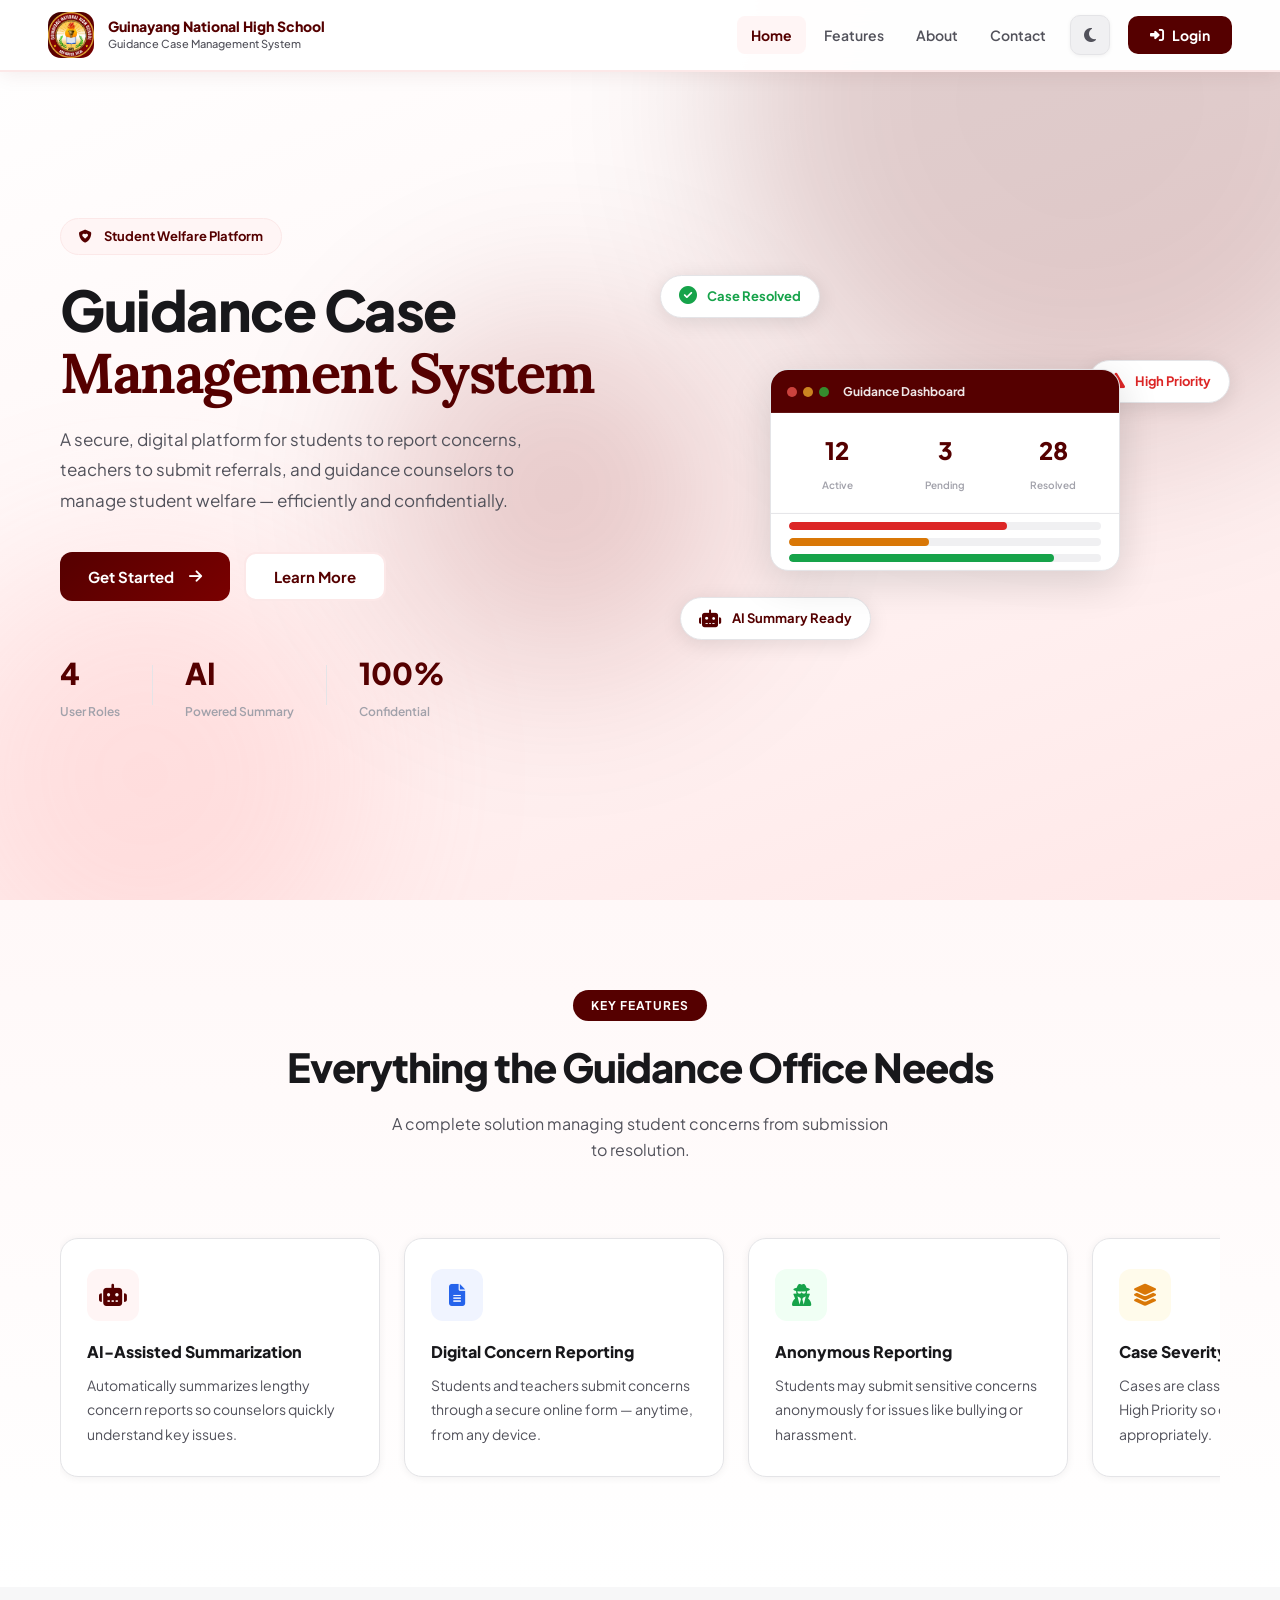
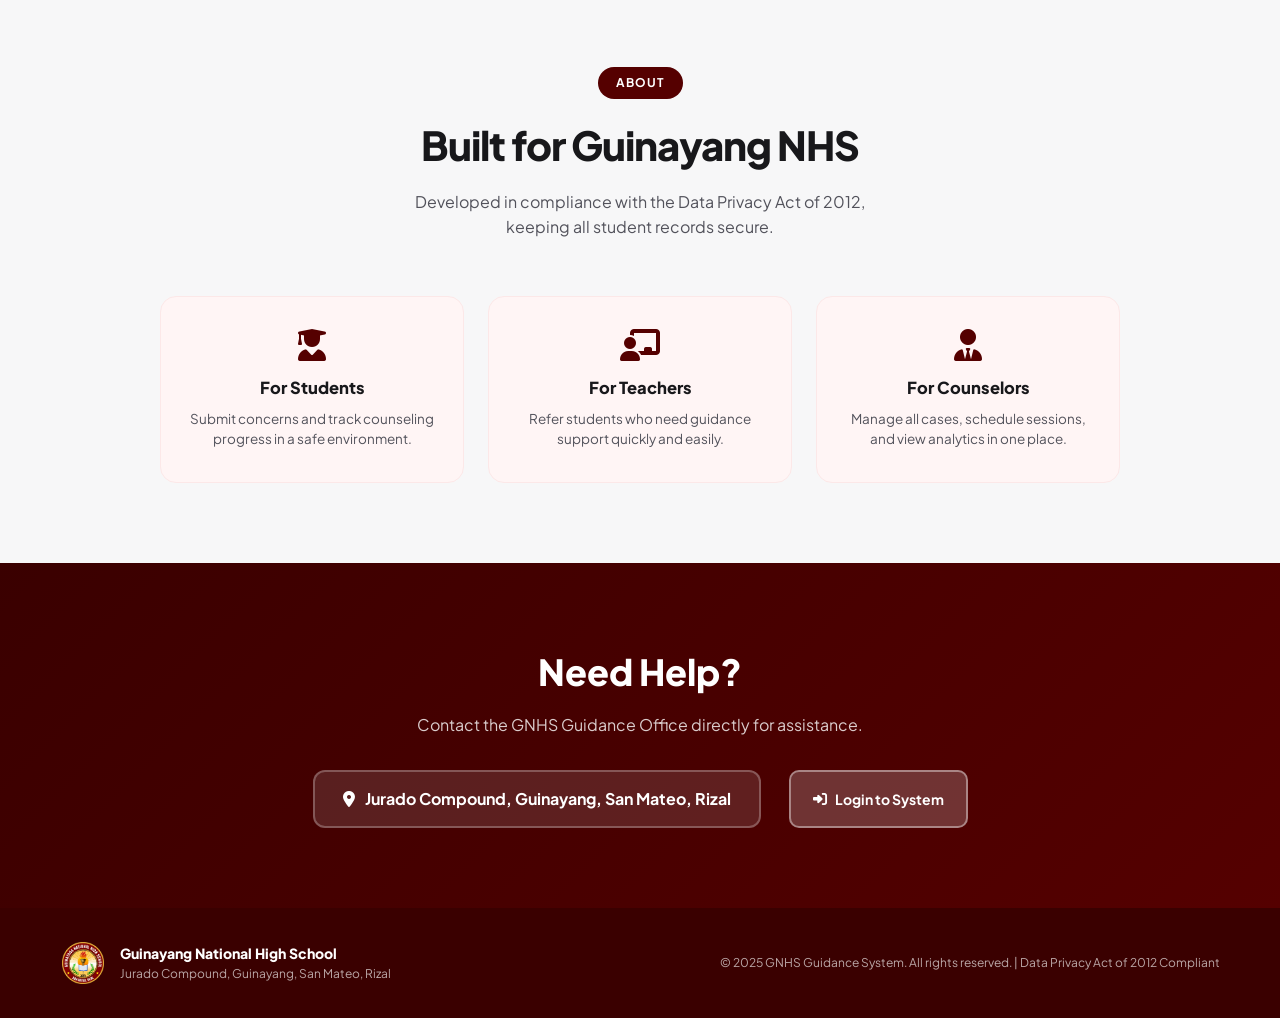
==== commit f3005325: "Implement top-of-chain super_admin hierarchy for Principal and Developer accounts" ====
--- a/gnhs-guidance/index.html
+++ b/gnhs-guidance/index.html
@@ -35,31 +35,27 @@
       flex-shrink: 0 !important;
       margin: 0 6px !important;
       padding: 0 !important;
-      box-shadow: 0 1px 4px rgba(0, 0, 0, 0.06) !important;
+      box-shadow: 0 1px 4px rgba(0,0,0,0.06) !important;
     }
-
     .navbar .theme-toggle-btn:hover {
       background: var(--maroon-pale, #fff5f5) !important;
       color: var(--maroon, #550000) !important;
       border-color: var(--maroon-tint, #fce8e8) !important;
       transform: translateY(-1px) !important;
-      box-shadow: 0 3px 10px rgba(85, 0, 0, 0.12) !important;
+      box-shadow: 0 3px 10px rgba(85,0,0,0.12) !important;
     }
-
     [data-theme="dark"] .navbar .theme-toggle-btn {
       background: rgba(255, 255, 255, 0.1) !important;
       color: #fbbf24 !important;
       border-color: rgba(255, 255, 255, 0.18) !important;
-      box-shadow: 0 1px 4px rgba(0, 0, 0, 0.3) !important;
+      box-shadow: 0 1px 4px rgba(0,0,0,0.3) !important;
     }
-
     [data-theme="dark"] .navbar .theme-toggle-btn:hover {
       background: rgba(251, 191, 36, 0.18) !important;
       color: #f59e0b !important;
       border-color: rgba(251, 191, 36, 0.4) !important;
       box-shadow: 0 2px 12px rgba(251, 191, 36, 0.25) !important;
     }
-
     @media (max-width: 768px) {
       .navbar .theme-toggle-btn {
         width: 38px !important;
@@ -94,8 +90,7 @@
       <a href="#features" class="nav-link">Features</a>
       <a href="#about" class="nav-link">About</a>
       <a href="#contact" class="nav-link">Contact</a>
-      <button type="button" class="theme-toggle-btn" id="themeToggleBtn" onclick="toggleTheme()"
-        title="Toggle Dark / Light Mode" aria-label="Toggle Theme">
+      <button type="button" class="theme-toggle-btn" id="themeToggleBtn" onclick="toggleTheme()" title="Toggle Dark / Light Mode" aria-label="Toggle Theme">
         <i class="fas fa-moon" id="themeToggleIcon"></i>
       </button>
       <button class="btn-login" onclick="openLoginModal()"><i class="fas fa-sign-in-alt"></i> Login</button>
@@ -121,7 +116,7 @@
           onclick="document.getElementById('features').scrollIntoView({behavior:'smooth'})">Learn More</button>
       </div>
       <div class="hero-stats">
-        <div class="stat"><span class="stat-num">3</span><span class="stat-label">User Roles</span></div>
+        <div class="stat"><span class="stat-num">4</span><span class="stat-label">User Roles</span></div>
         <div class="stat-divider"></div>
         <div class="stat"><span class="stat-num">AI</span><span class="stat-label">Powered Summary</span></div>
         <div class="stat-divider"></div>
@@ -261,8 +256,7 @@
     <div style="display:flex;gap:20px;justify-content:center;flex-wrap:wrap;">
       <div
         style="background:rgba(255,255,255,.12);color:#fff;border:2px solid rgba(255,255,255,.25);padding:14px 28px;border-radius:12px;font-weight:700;display:flex;align-items:center;gap:10px">
-        <i class="fas fa-map-marker-alt"></i> Jurado Compound, Guinayang, San Mateo, Rizal
-      </div>
+        <i class="fas fa-map-marker-alt"></i> Jurado Compound, Guinayang, San Mateo, Rizal</div>
       <button class="btn-login" style="background:rgba(255,255,255,.2);border:2px solid rgba(255,255,255,.4)"
         onclick="openLoginModal()"><i class="fas fa-sign-in-alt"></i> Login to System</button>
     </div>
@@ -290,14 +284,11 @@
         <div class="modal-logo"><i class="fas fa-graduation-cap"></i></div>
         <h2 class="modal-title">Welcome to <span>GNHS</span></h2>
         <p class="modal-sub">Guidance Case Management System</p>
-        <div id="timeoutAlertBanner"
-          style="display:none;margin-bottom:16px;background:#fef2f2;border:1px solid #f87171;color:#991b1b;padding:12px 14px;border-radius:10px;font-size:13px;font-weight:600;text-align:left">
-          <i class="fas fa-clock" style="color:#dc2626;margin-right:6px"></i> Your session expired due to 15 minutes of
-          inactivity. Please log in again.
+        <div id="timeoutAlertBanner" style="display:none;margin-bottom:16px;background:#fef2f2;border:1px solid #f87171;color:#991b1b;padding:12px 14px;border-radius:10px;font-size:13px;font-weight:600;text-align:left">
+          <i class="fas fa-clock" style="color:#dc2626;margin-right:6px"></i> Your session expired due to 15 minutes of inactivity. Please log in again.
         </div>
         <div class="action-cards" style="display:flex;flex-direction:column;width:100%;gap:12px;">
-          <div class="action-card" onclick="goToRoleSelect('login')"
-            style="padding:16px 20px;display:flex;align-items:center;justify-content:center;gap:14px;text-align:left;width:100%;background:linear-gradient(135deg,var(--maroon),var(--maroon-mid));color:#fff;border-radius:14px;box-shadow:0 8px 20px rgba(85,0,0,0.22);cursor:pointer;">
+          <div class="action-card" onclick="goToRoleSelect('login')" style="padding:16px 20px;display:flex;align-items:center;justify-content:center;gap:14px;text-align:left;width:100%;background:linear-gradient(135deg,var(--maroon),var(--maroon-mid));color:#fff;border-radius:14px;box-shadow:0 8px 20px rgba(85,0,0,0.22);cursor:pointer;">
             <i class="fas fa-sign-in-alt" style="font-size:22px;color:#fff;margin-bottom:0"></i>
             <div style="flex:1">
               <strong style="font-size:16px;display:block;color:#fff">Login to System</strong>
@@ -309,72 +300,65 @@
 
         <div style="display:flex;align-items:center;margin:16px 0 10px;gap:10px;">
           <div style="flex:1;height:1px;background:var(--border);"></div>
-          <span
-            style="font-size:11px;font-weight:700;color:var(--text-3);text-transform:uppercase;letter-spacing:0.5px;">OR</span>
+          <span style="font-size:11px;font-weight:700;color:var(--text-3);text-transform:uppercase;letter-spacing:0.5px;">OR</span>
           <div style="flex:1;height:1px;background:var(--border);"></div>
         </div>
 
         <button type="button" class="btn-google-sign-in" onclick="openGoogleAccountChooser()">
           <svg width="18" height="18" viewBox="0 0 48 48">
-            <path fill="#EA4335"
-              d="M24 9.5c3.54 0 6.71 1.22 9.21 3.6l6.85-6.85C35.9 2.38 30.47 0 24 0 14.62 0 6.51 5.38 2.56 13.22l7.98 6.19C12.43 13.72 17.74 9.5 24 9.5z" />
-            <path fill="#4285F4"
-              d="M46.98 24.55c0-1.57-.15-3.09-.38-4.55H24v9.02h12.94c-.58 2.96-2.26 5.48-4.78 7.18l7.73 6c4.51-4.18 7.09-10.36 7.09-17.65z" />
-            <path fill="#FBBC05"
-              d="M10.53 28.59c-.48-1.45-.76-2.99-.76-4.59s.27-3.14.76-4.59l-7.98-6.19C.92 16.46 0 20.12 0 24c0 3.88.92 7.54 2.56 10.78l7.97-6.19z" />
-            <path fill="#34A853"
-              d="M24 48c6.48 0 11.93-2.13 15.89-5.81l-7.73-6c-2.15 1.45-4.92 2.3-8.16 2.3-6.26 0-11.57-4.22-13.47-9.91l-7.98 6.19C6.51 42.62 14.62 48 24 48z" />
+            <path fill="#EA4335" d="M24 9.5c3.54 0 6.71 1.22 9.21 3.6l6.85-6.85C35.9 2.38 30.47 0 24 0 14.62 0 6.51 5.38 2.56 13.22l7.98 6.19C12.43 13.72 17.74 9.5 24 9.5z"/>
+            <path fill="#4285F4" d="M46.98 24.55c0-1.57-.15-3.09-.38-4.55H24v9.02h12.94c-.58 2.96-2.26 5.48-4.78 7.18l7.73 6c4.51-4.18 7.09-10.36 7.09-17.65z"/>
+            <path fill="#FBBC05" d="M10.53 28.59c-.48-1.45-.76-2.99-.76-4.59s.27-3.14.76-4.59l-7.98-6.19C.92 16.46 0 20.12 0 24c0 3.88.92 7.54 2.56 10.78l7.97-6.19z"/>
+            <path fill="#34A853" d="M24 48c6.48 0 11.93-2.13 15.89-5.81l-7.73-6c-2.15 1.45-4.92 2.3-8.16 2.3-6.26 0-11.57-4.22-13.47-9.91l-7.98 6.19C6.51 42.62 14.62 48 24 48z"/>
           </svg>
           <span>Google</span>
         </button>
       </div>
       <div class="modal-step hidden" id="step-role">
         <div class="modal-top-nav">
-          <button type="button" class="modal-back" onclick="goBack('step-choose')"><i class="fas fa-arrow-left"></i>
-            Back</button>
+          <button type="button" class="modal-back" onclick="goBack('step-choose')"><i class="fas fa-arrow-left"></i> Back</button>
           <button type="button" class="modal-close" onclick="closeLoginModal()"><i class="fas fa-times"></i></button>
         </div>
         <div class="modal-logo"><i class="fas fa-users"></i></div>
         <h2 class="modal-title">Select Your Role</h2>
         <p class="modal-sub" id="role-sub-text">Who are you logging in as?</p>
         <div class="role-cards">
-          <div class="role-card" onclick="selectRole('student')">
-            <div class="role-icon" style="background:#fff0f0;color:#550000"><i class="fas fa-user-graduate"></i></div>
-            <div><strong>Student</strong><small>Submit concerns &amp; track status</small></div>
+          <div class="role-card" onclick="selectRole('super_admin')">
+            <div class="role-icon" style="background:linear-gradient(135deg,#fffbeb,#fef3c7);color:#b45309;border:1px solid #fde68a"><i class="fas fa-crown"></i></div>
+            <div><strong>System Admin <span style="font-size:10px;background:#fef3c7;color:#92400e;border:1px solid #fcd34d;padding:1px 7px;border-radius:999px;font-weight:800;vertical-align:middle;margin-left:4px">TOP</span></strong><small>Principal &amp; Developer — top-level oversight</small></div>
+          </div>
+          <div class="role-card" onclick="selectRole('admin')">
+            <div class="role-icon" style="background:#fff0f0;color:#3a0000"><i class="fas fa-user-tie"></i></div>
+            <div><strong>Guidance Admin</strong><small>Counselors — manage cases &amp; counseling</small></div>
           </div>
           <div class="role-card" onclick="selectRole('teacher')">
             <div class="role-icon" style="background:#fff0f0;color:#7a0000"><i class="fas fa-chalkboard-teacher"></i>
             </div>
             <div><strong>Teacher</strong><small>Refer students for guidance</small></div>
           </div>
-          <div class="role-card" onclick="selectRole('admin')">
-            <div class="role-icon" style="background:#fff0f0;color:#3a0000"><i class="fas fa-user-tie"></i></div>
-            <div><strong>Guidance Admin</strong><small>Manage cases &amp; counseling</small></div>
+          <div class="role-card" onclick="selectRole('student')">
+            <div class="role-icon" style="background:#fff0f0;color:#550000"><i class="fas fa-user-graduate"></i></div>
+            <div><strong>Student</strong><small>Submit concerns &amp; track status</small></div>
           </div>
         </div>
       </div>
       <div class="modal-step hidden" id="step-login">
         <div class="modal-top-nav">
-          <button type="button" class="modal-back" onclick="goBack('step-role')"><i class="fas fa-arrow-left"></i>
-            Back</button>
+          <button type="button" class="modal-back" onclick="goBack('step-role')"><i class="fas fa-arrow-left"></i> Back</button>
           <button type="button" class="modal-close" onclick="closeLoginModal()"><i class="fas fa-times"></i></button>
         </div>
         <div class="modal-logo" id="login-role-badge"><i class="fas fa-user-graduate"></i></div>
-        <h3 style="font-size:18px;font-weight:800;color:var(--text);margin-bottom:2px;text-align:center;">Account Login
-        </h3>
+        <h3 style="font-size:18px;font-weight:800;color:var(--text);margin-bottom:2px;text-align:center;">Account Login</h3>
         <p class="modal-sub" id="login-role-label" style="margin-top:0;">Student Login</p>
         <div id="login-msg" style="display:none"></div>
         <div class="form-group"><label id="login-id-label">Email Address <span class="req">*</span></label>
           <div class="input-wrap"><i class="fas fa-envelope"></i><input type="text" id="login-email-input"
-              placeholder="Enter your email" required
-              onkeydown="if(event.key==='Enter'){event.preventDefault();document.getElementById('login-pass')?.focus();}" />
-          </div>
+              placeholder="Enter your email" required onkeydown="if(event.key==='Enter'){event.preventDefault();document.getElementById('login-pass')?.focus();}" /></div>
         </div>
         <div class="form-group"><label>Password <span class="req">*</span></label>
           <div class="input-wrap"><i class="fas fa-lock"></i><input type="password" id="login-pass"
-              placeholder="Enter your password" required
-              onkeydown="if(event.key==='Enter'){event.preventDefault();handleLogin();}" /><button class="toggle-pass"
-              type="button" onclick="togglePass('login-pass')"><i class="fas fa-eye"></i></button></div>
+              placeholder="Enter your password" required onkeydown="if(event.key==='Enter'){event.preventDefault();handleLogin();}" /><button class="toggle-pass" type="button"
+              onclick="togglePass('login-pass')"><i class="fas fa-eye"></i></button></div>
         </div>
         <div class="form-options">
           <label class="checkbox-label"><input type="checkbox"> Remember me</label>
@@ -384,21 +368,16 @@
 
         <div style="display:flex;align-items:center;margin:18px 0 12px;gap:10px;">
           <div style="flex:1;height:1px;background:var(--border);"></div>
-          <span
-            style="font-size:11px;font-weight:700;color:var(--text-3);text-transform:uppercase;letter-spacing:0.5px;">OR</span>
+          <span style="font-size:11px;font-weight:700;color:var(--text-3);text-transform:uppercase;letter-spacing:0.5px;">OR</span>
           <div style="flex:1;height:1px;background:var(--border);"></div>
         </div>
 
         <button type="button" class="btn-google-sign-in" onclick="openGoogleAccountChooser()">
           <svg width="18" height="18" viewBox="0 0 48 48">
-            <path fill="#EA4335"
-              d="M24 9.5c3.54 0 6.71 1.22 9.21 3.6l6.85-6.85C35.9 2.38 30.47 0 24 0 14.62 0 6.51 5.38 2.56 13.22l7.98 6.19C12.43 13.72 17.74 9.5 24 9.5z" />
-            <path fill="#4285F4"
-              d="M46.98 24.55c0-1.57-.15-3.09-.38-4.55H24v9.02h12.94c-.58 2.96-2.26 5.48-4.78 7.18l7.73 6c4.51-4.18 7.09-10.36 7.09-17.65z" />
-            <path fill="#FBBC05"
-              d="M10.53 28.59c-.48-1.45-.76-2.99-.76-4.59s.27-3.14.76-4.59l-7.98-6.19C.92 16.46 0 20.12 0 24c0 3.88.92 7.54 2.56 10.78l7.97-6.19z" />
-            <path fill="#34A853"
-              d="M24 48c6.48 0 11.93-2.13 15.89-5.81l-7.73-6c-2.15 1.45-4.92 2.3-8.16 2.3-6.26 0-11.57-4.22-13.47-9.91l-7.98 6.19C6.51 42.62 14.62 48 24 48z" />
+            <path fill="#EA4335" d="M24 9.5c3.54 0 6.71 1.22 9.21 3.6l6.85-6.85C35.9 2.38 30.47 0 24 0 14.62 0 6.51 5.38 2.56 13.22l7.98 6.19C12.43 13.72 17.74 9.5 24 9.5z"/>
+            <path fill="#4285F4" d="M46.98 24.55c0-1.57-.15-3.09-.38-4.55H24v9.02h12.94c-.58 2.96-2.26 5.48-4.78 7.18l7.73 6c4.51-4.18 7.09-10.36 7.09-17.65z"/>
+            <path fill="#FBBC05" d="M10.53 28.59c-.48-1.45-.76-2.99-.76-4.59s.27-3.14.76-4.59l-7.98-6.19C.92 16.46 0 20.12 0 24c0 3.88.92 7.54 2.56 10.78l7.97-6.19z"/>
+            <path fill="#34A853" d="M24 48c6.48 0 11.93-2.13 15.89-5.81l-7.73-6c-2.15 1.45-4.92 2.3-8.16 2.3-6.26 0-11.57-4.22-13.47-9.91l-7.98 6.19C6.51 42.62 14.62 48 24 48z"/>
           </svg>
           <span>Google</span>
         </button>
@@ -406,32 +385,23 @@
 
       <!-- SHOPEE-STYLE GOOGLE ACCOUNT CHOOSER STEP -->
       <div class="modal-step hidden" id="step-google-chooser">
-        <div class="google-top-bar"
-          style="display:flex;align-items:center;justify-content:space-between;width:100%;margin-bottom:18px;padding-bottom:12px;border-bottom:1px solid var(--border);position:relative;box-sizing:border-box;">
+        <div class="google-top-bar" style="display:flex;align-items:center;justify-content:space-between;width:100%;margin-bottom:18px;padding-bottom:12px;border-bottom:1px solid var(--border);position:relative;box-sizing:border-box;">
           <div class="google-top-left" style="display:flex;align-items:center;gap:10px;min-width:0;">
-            <button type="button" class="modal-back google-back-btn" onclick="goBackFromGoogle()"
-              title="Go back to previous step"
-              style="position:static !important;top:auto !important;right:auto !important;margin:0 !important;display:inline-flex;align-items:center;gap:6px;background:rgba(0,0,0,0.04);border:1px solid var(--border);border-radius:8px;color:var(--text-2);font-weight:700;font-size:12.5px;cursor:pointer;padding:5px 9px;transition:.2s;line-height:1.2;">
+            <button type="button" class="modal-back google-back-btn" onclick="goBackFromGoogle()" title="Go back to previous step" style="position:static !important;top:auto !important;right:auto !important;margin:0 !important;display:inline-flex;align-items:center;gap:6px;background:rgba(0,0,0,0.04);border:1px solid var(--border);border-radius:8px;color:var(--text-2);font-weight:700;font-size:12.5px;cursor:pointer;padding:5px 9px;transition:.2s;line-height:1.2;">
               <i class="fas fa-arrow-left" style="font-size:11px;"></i> <span>Back</span>
             </button>
             <div style="width:1px;height:16px;background:var(--border);flex-shrink:0;"></div>
-            <div class="google-brand"
-              style="display:inline-flex;align-items:center;gap:8px;font-size:13.5px;font-weight:700;color:var(--text);margin:0;white-space:nowrap;">
+            <div class="google-brand" style="display:inline-flex;align-items:center;gap:8px;font-size:13.5px;font-weight:700;color:var(--text);margin:0;white-space:nowrap;">
               <svg width="18" height="18" viewBox="0 0 48 48" style="flex-shrink:0;">
-                <path fill="#EA4335"
-                  d="M24 9.5c3.54 0 6.71 1.22 9.21 3.6l6.85-6.85C35.9 2.38 30.47 0 24 0 14.62 0 6.51 5.38 2.56 13.22l7.98 6.19C12.43 13.72 17.74 9.5 24 9.5z" />
-                <path fill="#4285F4"
-                  d="M46.98 24.55c0-1.57-.15-3.09-.38-4.55H24v9.02h12.94c-.58 2.96-2.26 5.48-4.78 7.18l7.73 6c4.51-4.18 7.09-10.36 7.09-17.65z" />
-                <path fill="#FBBC05"
-                  d="M10.53 28.59c-.48-1.45-.76-2.99-.76-4.59s.27-3.14.76-4.59l-7.98-6.19C.92 16.46 0 20.12 0 24c0 3.88.92 7.54 2.56 10.78l7.97-6.19z" />
-                <path fill="#34A853"
-                  d="M24 48c6.48 0 11.93-2.13 15.89-5.81l-7.73-6c-2.15 1.45-4.92 2.3-8.16 2.3-6.26 0-11.57-4.22-13.47-9.91l-7.98 6.19C6.51 42.62 14.62 48 24 48z" />
+                <path fill="#EA4335" d="M24 9.5c3.54 0 6.71 1.22 9.21 3.6l6.85-6.85C35.9 2.38 30.47 0 24 0 14.62 0 6.51 5.38 2.56 13.22l7.98 6.19C12.43 13.72 17.74 9.5 24 9.5z"/>
+                <path fill="#4285F4" d="M46.98 24.55c0-1.57-.15-3.09-.38-4.55H24v9.02h12.94c-.58 2.96-2.26 5.48-4.78 7.18l7.73 6c4.51-4.18 7.09-10.36 7.09-17.65z"/>
+                <path fill="#FBBC05" d="M10.53 28.59c-.48-1.45-.76-2.99-.76-4.59s.27-3.14.76-4.59l-7.98-6.19C.92 16.46 0 20.12 0 24c0 3.88.92 7.54 2.56 10.78l7.97-6.19z"/>
+                <path fill="#34A853" d="M24 48c6.48 0 11.93-2.13 15.89-5.81l-7.73-6c-2.15 1.45-4.92 2.3-8.16 2.3-6.26 0-11.57-4.22-13.47-9.91l-7.98 6.19C6.51 42.62 14.62 48 24 48z"/>
               </svg>
               <span>Sign in with Google</span>
             </div>
           </div>
-          <button type="button" class="modal-close" onclick="closeLoginModal()" title="Close"
-            style="position:static !important;top:auto !important;right:auto !important;margin:0 !important;cursor:pointer;width:32px;height:32px;border-radius:50%;background:rgba(0,0,0,0.05);color:var(--text-2);display:inline-flex;align-items:center;justify-content:center;border:none;flex-shrink:0;">
+          <button type="button" class="modal-close" onclick="closeLoginModal()" title="Close" style="position:static !important;top:auto !important;right:auto !important;margin:0 !important;cursor:pointer;width:32px;height:32px;border-radius:50%;background:rgba(0,0,0,0.05);color:var(--text-2);display:inline-flex;align-items:center;justify-content:center;border:none;flex-shrink:0;">
             <i class="fas fa-times"></i>
           </button>
         </div>
@@ -451,12 +421,10 @@
           </div>
 
           <p class="google-privacy-footer">
-            Before using this app, you can review GNHS Guidance's <a href="#">Privacy Policy</a> and <a href="#">Terms
-              of Service</a>.
+            Before using this app, you can review GNHS Guidance's <a href="#">Privacy Policy</a> and <a href="#">Terms of Service</a>.
           </p>
           <div style="text-align:center;margin-top:14px;padding-top:12px;border-top:1px dashed var(--border);">
-            <button type="button" onclick="goBackFromGoogle()"
-              style="background:none;border:none;color:var(--text-2);font-weight:700;font-size:12.5px;cursor:pointer;display:inline-flex;align-items:center;gap:6px;padding:4px 8px;border-radius:6px;transition:.2s;">
+            <button type="button" onclick="goBackFromGoogle()" style="background:none;border:none;color:var(--text-2);font-weight:700;font-size:12.5px;cursor:pointer;display:inline-flex;align-items:center;gap:6px;padding:4px 8px;border-radius:6px;transition:.2s;">
               <i class="fas fa-arrow-left"></i> <span>Back to Login Options</span>
             </button>
           </div>
@@ -476,20 +444,16 @@
             <label>Email Address <span class="req">*</span></label>
             <div class="input-wrap">
               <i class="fas fa-envelope"></i>
-              <input type="email" id="google-custom-email" placeholder="e.g. name@gmail.com or name@deped.gov.ph"
-                required onkeydown="if(event.key==='Enter')submitGoogleCustomEmail()" />
+              <input type="email" id="google-custom-email" placeholder="e.g. name@gmail.com or name@deped.gov.ph" required onkeydown="if(event.key==='Enter')submitGoogleCustomEmail()" />
             </div>
-            <span style="font-size:11.5px;color:var(--text-3);margin-top:4px;display:block;">Personal Gmail for Students
-              &bull; DepEd / Gmail for Teachers</span>
+            <span style="font-size:11.5px;color:var(--text-3);margin-top:4px;display:block;">Personal Gmail for Students &bull; DepEd / Gmail for Teachers</span>
           </div>
 
           <div style="display:flex;justify-content:space-between;align-items:center;margin-top:22px">
-            <button type="button" class="btn-ghost" onclick="showGoogleAccountList()"
-              style="font-size:13px;padding:8px 14px">
+            <button type="button" class="btn-ghost" onclick="showGoogleAccountList()" style="font-size:13px;padding:8px 14px">
               Back to accounts
             </button>
-            <button type="button" class="btn-submit" onclick="submitGoogleCustomEmail()"
-              style="width:auto;padding:10px 24px;border-radius:20px;background:#1a73e8;color:#fff;border:none;font-weight:700">
+            <button type="button" class="btn-submit" onclick="submitGoogleCustomEmail()" style="width:auto;padding:10px 24px;border-radius:20px;background:#1a73e8;color:#fff;border:none;font-weight:700">
               Next &nbsp;<i class="fas fa-arrow-right"></i>
             </button>
           </div>
@@ -508,8 +472,7 @@
           </div>
 
           <h2 class="google-chooser-title" style="font-size:20px;text-align:left">Google Verification</h2>
-          <p class="google-chooser-sub" style="margin-bottom:16px;text-align:left">A 6-digit code was sent to your Gmail
-            inbox to verify your account</p>
+          <p class="google-chooser-sub" style="margin-bottom:16px;text-align:left">A 6-digit code was sent to your Gmail inbox to verify your account</p>
 
           <div id="google-otp-msg" style="display:none"></div>
 
@@ -517,21 +480,16 @@
             <label>6-Digit Verification Code <span class="req">*</span></label>
             <div class="input-wrap">
               <i class="fas fa-key"></i>
-              <input type="text" id="google-otp-code-input" placeholder="000000" maxlength="6" pattern="[0-9]*"
-                inputmode="numeric" style="letter-spacing:6px;font-size:18px;font-weight:800;text-align:center"
-                onkeydown="if(event.key==='Enter')verifyGoogleLoginOtp()" />
+              <input type="text" id="google-otp-code-input" placeholder="000000" maxlength="6" pattern="[0-9]*" inputmode="numeric" style="letter-spacing:6px;font-size:18px;font-weight:800;text-align:center" onkeydown="if(event.key==='Enter')verifyGoogleLoginOtp()" />
             </div>
-            <span style="font-size:11.5px;color:var(--text-3);margin-top:4px;display:block;">Check your Gmail inbox or
-              spam. No password required!</span>
+            <span style="font-size:11.5px;color:var(--text-3);margin-top:4px;display:block;">Check your Gmail inbox or spam. No password required!</span>
           </div>
 
           <div style="display:flex;justify-content:space-between;align-items:center;margin-top:22px">
-            <button type="button" class="btn-ghost" onclick="loginWithGoogleCode(true)"
-              style="font-size:12px;background:none;border:none;color:var(--text-3);cursor:pointer;font-weight:700">
+            <button type="button" class="btn-ghost" onclick="loginWithGoogleCode(true)" style="font-size:12px;background:none;border:none;color:var(--text-3);cursor:pointer;font-weight:700">
               Resend code
             </button>
-            <button type="button" class="btn-submit" id="btnVerifyGoogleOtp" onclick="verifyGoogleLoginOtp()"
-              style="width:auto;padding:10px 24px;border-radius:20px;background:#1a73e8;color:#fff;border:none;font-weight:700">
+            <button type="button" class="btn-submit" id="btnVerifyGoogleOtp" onclick="verifyGoogleLoginOtp()" style="width:auto;padding:10px 24px;border-radius:20px;background:#1a73e8;color:#fff;border:none;font-weight:700">
               Verify & Sign In &nbsp;<i class="fas fa-arrow-right"></i>
             </button>
           </div>
@@ -541,24 +499,19 @@
       <!-- EMAIL CODE (OTP) LOGIN STEP -->
       <div class="modal-step hidden" id="step-email-otp">
         <div class="modal-top-nav">
-          <button type="button" class="modal-back" onclick="goBack('step-login')"><i class="fas fa-arrow-left"></i>
-            Back</button>
+          <button type="button" class="modal-back" onclick="goBack('step-login')"><i class="fas fa-arrow-left"></i> Back</button>
           <button type="button" class="modal-close" onclick="closeLoginModal()"><i class="fas fa-times"></i></button>
         </div>
-        <div class="modal-logo" style="background:var(--maroon-pale);color:var(--maroon)"><i
-            class="fas fa-envelope-circle-check"></i></div>
+        <div class="modal-logo" style="background:var(--maroon-pale);color:var(--maroon)"><i class="fas fa-envelope-circle-check"></i></div>
         <h2 class="modal-title">Sign in with Email Code</h2>
         <p class="modal-sub" id="email-otp-sub">Personal Gmail for Students &bull; DepEd / Gmail for Teachers</p>
 
         <!-- Role Selector Tab for Email Login -->
-        <div
-          style="display:flex;background:var(--bg2);padding:4px;border-radius:10px;border:1px solid var(--border);margin-bottom:14px;gap:6px;">
-          <button type="button" id="otpRoleTabStudent" onclick="setOtpRole('student')"
-            style="flex:1;border:none;border-radius:8px;padding:8px 10px;font-size:12.5px;font-weight:700;cursor:pointer;transition:.2s;background:var(--maroon);color:#fff;">
+        <div style="display:flex;background:var(--bg2);padding:4px;border-radius:10px;border:1px solid var(--border);margin-bottom:14px;gap:6px;">
+          <button type="button" id="otpRoleTabStudent" onclick="setOtpRole('student')" style="flex:1;border:none;border-radius:8px;padding:8px 10px;font-size:12.5px;font-weight:700;cursor:pointer;transition:.2s;background:var(--maroon);color:#fff;">
             <i class="fas fa-user-graduate"></i> Student
           </button>
-          <button type="button" id="otpRoleTabTeacher" onclick="setOtpRole('teacher')"
-            style="flex:1;border:none;border-radius:8px;padding:8px 10px;font-size:12.5px;font-weight:700;cursor:pointer;transition:.2s;background:transparent;color:var(--text-2);">
+          <button type="button" id="otpRoleTabTeacher" onclick="setOtpRole('teacher')" style="flex:1;border:none;border-radius:8px;padding:8px 10px;font-size:12.5px;font-weight:700;cursor:pointer;transition:.2s;background:transparent;color:var(--text-2);">
             <i class="fas fa-chalkboard-teacher"></i> Teacher
           </button>
         </div>
@@ -571,11 +524,9 @@
             <label>Email Address <span class="req">*</span></label>
             <div class="input-wrap">
               <i class="fas fa-envelope"></i>
-              <input type="email" id="otp-email-input" placeholder="e.g. name@gmail.com or name@deped.gov.ph" required
-                autocomplete="email" onkeydown="if(event.key==='Enter')requestEmailCode()" />
+              <input type="email" id="otp-email-input" placeholder="e.g. name@gmail.com or name@deped.gov.ph" required autocomplete="email" onkeydown="if(event.key==='Enter')requestEmailCode()" />
             </div>
-            <span style="font-size:11.5px;color:var(--text-3);margin-top:4px;display:block;">We will send a secure
-              6-digit verification code to this inbox.</span>
+            <span style="font-size:11.5px;color:var(--text-3);margin-top:4px;display:block;">We will send a secure 6-digit verification code to this inbox.</span>
           </div>
           <button type="button" class="btn-submit" id="btnSendOtp" onclick="requestEmailCode()">
             <i class="fas fa-paper-plane"></i> Send 6-Digit Code
@@ -584,26 +535,21 @@
 
         <!-- Stage 2: Enter Code -->
         <div id="email-otp-stage-2" style="display:none">
-          <div
-            style="background:var(--bg2);padding:12px 14px;border-radius:10px;border:1px solid var(--border);margin-bottom:16px;font-size:13px;display:flex;align-items:center;justify-content:space-between">
+          <div style="background:var(--bg2);padding:12px 14px;border-radius:10px;border:1px solid var(--border);margin-bottom:16px;font-size:13px;display:flex;align-items:center;justify-content:space-between">
             <div>
               <span style="color:var(--text-3);font-size:11px;display:block;">Code sent to:</span>
               <strong id="otp-target-email-label" style="color:var(--maroon)"></strong>
             </div>
-            <button type="button" onclick="editOtpEmail()"
-              style="background:none;border:none;color:var(--maroon);font-weight:700;font-size:12px;cursor:pointer">Change</button>
+            <button type="button" onclick="editOtpEmail()" style="background:none;border:none;color:var(--maroon);font-weight:700;font-size:12px;cursor:pointer">Change</button>
           </div>
 
           <div class="form-group">
             <label>Enter 6-Digit Verification Code <span class="req">*</span></label>
             <div class="input-wrap">
               <i class="fas fa-key"></i>
-              <input type="text" id="otp-code-input" placeholder="000000" maxlength="6" pattern="[0-9]*"
-                inputmode="numeric" style="letter-spacing:6px;font-size:20px;font-weight:800;text-align:center"
-                onkeydown="if(event.key==='Enter')verifyEmailCode()" />
+              <input type="text" id="otp-code-input" placeholder="000000" maxlength="6" pattern="[0-9]*" inputmode="numeric" style="letter-spacing:6px;font-size:20px;font-weight:800;text-align:center" onkeydown="if(event.key==='Enter')verifyEmailCode()" />
             </div>
-            <span style="font-size:11.5px;color:var(--text-3);margin-top:4px;display:block;">Please check your inbox or
-              spam folder. Code expires in 10 minutes.</span>
+            <span style="font-size:11.5px;color:var(--text-3);margin-top:4px;display:block;">Please check your inbox or spam folder. Code expires in 10 minutes.</span>
           </div>
 
           <button type="button" class="btn-submit" id="btnVerifyOtp" onclick="verifyEmailCode()">
@@ -611,8 +557,7 @@
           </button>
 
           <div style="text-align:center;margin-top:14px">
-            <button type="button" id="btnResendOtp" onclick="requestEmailCode(true)"
-              style="background:none;border:none;color:var(--text-3);font-size:12px;font-weight:700;cursor:pointer">
+            <button type="button" id="btnResendOtp" onclick="requestEmailCode(true)" style="background:none;border:none;color:var(--text-3);font-size:12px;font-weight:700;cursor:pointer">
               Didn't receive code? Resend Code
             </button>
           </div>
@@ -622,12 +567,10 @@
       <!-- EMAIL SIGNUP COMPLETION STEP (for new users signing in for the first time via email) -->
       <div class="modal-step hidden" id="step-email-complete">
         <div class="modal-top-nav">
-          <button type="button" class="modal-back" onclick="showStep('step-email-otp')"><i
-              class="fas fa-arrow-left"></i> Back</button>
+          <button type="button" class="modal-back" onclick="showStep('step-email-otp')"><i class="fas fa-arrow-left"></i> Back</button>
           <button type="button" class="modal-close" onclick="closeLoginModal()"><i class="fas fa-times"></i></button>
         </div>
-        <div class="modal-logo" style="background:var(--maroon-pale);color:var(--maroon)"><i
-            class="fas fa-user-plus"></i></div>
+        <div class="modal-logo" style="background:var(--maroon-pale);color:var(--maroon)"><i class="fas fa-user-plus"></i></div>
         <h2 class="modal-title">Complete Your Profile</h2>
         <p class="modal-sub">Welcome! Please fill in your basic info to enter GNHS Guidance.</p>
 
@@ -647,16 +590,14 @@
         <div class="form-group" id="otp-complete-grade-group">
           <label id="otp-complete-grade-label">Grade Level & Section <span class="req">*</span></label>
           <div style="display:grid;grid-template-columns:1fr 1fr;gap:10px" id="otp-complete-grade-row">
-            <select id="otp-complete-grade" onchange="otpUpdateSections()"
-              style="padding:10px 12px;border:1.5px solid var(--border);border-radius:10px;font-size:13px;background:var(--card-bg);color:var(--text)">
+            <select id="otp-complete-grade" onchange="otpUpdateSections()" style="padding:10px 12px;border:1.5px solid var(--border);border-radius:10px;font-size:13px;background:var(--card-bg);color:var(--text)">
               <option value="">Select Grade</option>
               <option value="7">Grade 7</option>
               <option value="8">Grade 8</option>
               <option value="9">Grade 9</option>
               <option value="10">Grade 10</option>
             </select>
-            <select id="otp-complete-section"
-              style="padding:10px 12px;border:1.5px solid var(--border);border-radius:10px;font-size:13px;background:var(--card-bg);color:var(--text)">
+            <select id="otp-complete-section" style="padding:10px 12px;border:1.5px solid var(--border);border-radius:10px;font-size:13px;background:var(--card-bg);color:var(--text)">
               <option value="">Select Section</option>
             </select>
           </div>
@@ -664,8 +605,7 @@
 
         <div class="form-group">
           <label id="otp-complete-id-label">Student ID / LRN (Optional)</label>
-          <input type="text" id="otp-complete-id-number"
-            placeholder="Enter ID number (or leave blank for auto-generate)" />
+          <input type="text" id="otp-complete-id-number" placeholder="Enter ID number (or leave blank for auto-generate)" />
         </div>
 
         <button type="button" class="btn-submit" id="btnFinishOtpSignup" onclick="finishOtpSignup()">
@@ -676,16 +616,13 @@
       <!-- RESET PASSWORD MODAL: 3-STEP EMAIL OTP CONFIRMATION & NEW PASSWORD -->
       <div class="modal-step hidden" id="step-forgot">
         <div class="modal-top-nav">
-          <button type="button" class="modal-back" onclick="goBack('step-login')"><i class="fas fa-arrow-left"></i>
-            Back</button>
+          <button type="button" class="modal-back" onclick="goBack('step-login')"><i class="fas fa-arrow-left"></i> Back</button>
           <button type="button" class="modal-close" onclick="closeLoginModal()"><i class="fas fa-times"></i></button>
         </div>
 
-        <div class="modal-logo" style="background:var(--maroon-pale);color:var(--maroon)"><i class="fas fa-key"></i>
-        </div>
+        <div class="modal-logo" style="background:var(--maroon-pale);color:var(--maroon)"><i class="fas fa-key"></i></div>
         <h2 class="modal-title" id="forgot-modal-title">Reset Password</h2>
-        <p class="modal-sub" id="forgot-modal-sub">Enter your registered Email or Student ID / LRN to receive a 6-digit
-          confirmation code.</p>
+        <p class="modal-sub" id="forgot-modal-sub">Enter your registered Email or Student ID / LRN to receive a 6-digit confirmation code.</p>
 
         <div id="forgot-msg" style="display:none;margin-bottom:14px"></div>
 
@@ -695,11 +632,9 @@
             <label>Registered Email or Student LRN / ID <span class="req">*</span></label>
             <div class="input-wrap">
               <i class="fas fa-envelope"></i>
-              <input type="text" id="forgot-email-input" placeholder="e.g. name@gmail.com or 12-digit LRN" required
-                onkeydown="if(event.key==='Enter')sendResetEmailCode()" />
+              <input type="text" id="forgot-email-input" placeholder="e.g. name@gmail.com or 12-digit LRN" required onkeydown="if(event.key==='Enter')sendResetEmailCode()" />
             </div>
-            <span style="font-size:11.5px;color:var(--text-3);margin-top:4px;display:block;">A 6-digit verification code
-              will be sent to confirm your email.</span>
+            <span style="font-size:11.5px;color:var(--text-3);margin-top:4px;display:block;">A 6-digit verification code will be sent to confirm your email.</span>
           </div>
 
           <button type="button" class="btn-submit" id="btnSendResetCode" onclick="sendResetEmailCode()">
@@ -709,26 +644,21 @@
 
         <!-- STAGE 2: ENTER 6-DIGIT CODE -->
         <div id="forgot-stage-2" style="display:none">
-          <div
-            style="background:var(--bg2);padding:12px 14px;border-radius:10px;border:1px solid var(--border);margin-bottom:16px;font-size:13px;display:flex;align-items:center;justify-content:space-between">
+          <div style="background:var(--bg2);padding:12px 14px;border-radius:10px;border:1px solid var(--border);margin-bottom:16px;font-size:13px;display:flex;align-items:center;justify-content:space-between">
             <div>
               <span style="color:var(--text-3);font-size:11px;display:block;">Code sent to:</span>
               <strong id="forgot-target-email-label" style="color:var(--maroon)"></strong>
             </div>
-            <button type="button" onclick="editResetEmail()"
-              style="background:none;border:none;color:var(--maroon);font-weight:700;font-size:12px;cursor:pointer">Change</button>
+            <button type="button" onclick="editResetEmail()" style="background:none;border:none;color:var(--maroon);font-weight:700;font-size:12px;cursor:pointer">Change</button>
           </div>
 
           <div class="form-group">
             <label>Enter 6-Digit Confirmation Code <span class="req">*</span></label>
             <div class="input-wrap">
               <i class="fas fa-shield-alt"></i>
-              <input type="text" id="forgot-code-input" placeholder="000000" maxlength="6" pattern="[0-9]*"
-                inputmode="numeric" style="letter-spacing:6px;font-size:22px;font-weight:800;text-align:center"
-                onkeydown="if(event.key==='Enter')verifyResetEmailCode()" />
+              <input type="text" id="forgot-code-input" placeholder="000000" maxlength="6" pattern="[0-9]*" inputmode="numeric" style="letter-spacing:6px;font-size:22px;font-weight:800;text-align:center" onkeydown="if(event.key==='Enter')verifyResetEmailCode()" />
             </div>
-            <span style="font-size:11.5px;color:var(--text-3);margin-top:4px;display:block;">Please check your inbox or
-              spam folder. Code expires in 10 minutes.</span>
+            <span style="font-size:11.5px;color:var(--text-3);margin-top:4px;display:block;">Please check your inbox or spam folder. Code expires in 10 minutes.</span>
           </div>
 
           <button type="button" class="btn-submit" id="btnVerifyResetCode" onclick="verifyResetEmailCode()">
@@ -736,8 +666,7 @@
           </button>
 
           <div style="text-align:center;margin-top:14px">
-            <button type="button" id="btnResendResetCode" onclick="sendResetEmailCode(true)"
-              style="background:none;border:none;color:var(--text-3);font-size:12px;font-weight:700;cursor:pointer">
+            <button type="button" id="btnResendResetCode" onclick="sendResetEmailCode(true)" style="background:none;border:none;color:var(--text-3);font-size:12px;font-weight:700;cursor:pointer">
               Didn't receive code? Resend Code
             </button>
           </div>
@@ -749,10 +678,8 @@
             <label>New Password <span class="req">*</span></label>
             <div class="input-wrap">
               <i class="fas fa-lock"></i>
-              <input type="password" id="forgot-new-password" placeholder="Enter new strong password" required
-                oninput="validateResetPasswordStrength()" />
-              <button class="toggle-pass" type="button" onclick="togglePass('forgot-new-password')"><i
-                  class="fas fa-eye"></i></button>
+              <input type="password" id="forgot-new-password" placeholder="Enter new strong password" required oninput="validateResetPasswordStrength()" />
+              <button class="toggle-pass" type="button" onclick="togglePass('forgot-new-password')"><i class="fas fa-eye"></i></button>
             </div>
           </div>
 
@@ -760,28 +687,21 @@
             <label>Confirm New Password <span class="req">*</span></label>
             <div class="input-wrap">
               <i class="fas fa-lock"></i>
-              <input type="password" id="forgot-confirm-password" placeholder="Re-type new password" required
-                oninput="validateResetPasswordStrength()" onkeydown="if(event.key==='Enter')submitNewPasswordReset()" />
-              <button class="toggle-pass" type="button" onclick="togglePass('forgot-confirm-password')"><i
-                  class="fas fa-eye"></i></button>
+              <input type="password" id="forgot-confirm-password" placeholder="Re-type new password" required oninput="validateResetPasswordStrength()" onkeydown="if(event.key==='Enter')submitNewPasswordReset()" />
+              <button class="toggle-pass" type="button" onclick="togglePass('forgot-confirm-password')"><i class="fas fa-eye"></i></button>
             </div>
           </div>
 
           <!-- Live Password Requirements Checklist -->
-          <div
-            style="background:var(--bg2);border:1px solid var(--border);border-radius:10px;padding:12px 14px;margin-bottom:16px;font-size:12px;text-align:left">
-            <div style="font-weight:700;color:var(--text);margin-bottom:6px"><i class="fas fa-shield-halved"
-                style="color:var(--maroon);margin-right:4px"></i> Password Standards:</div>
+          <div style="background:var(--bg2);border:1px solid var(--border);border-radius:10px;padding:12px 14px;margin-bottom:16px;font-size:12px;text-align:left">
+            <div style="font-weight:700;color:var(--text);margin-bottom:6px"><i class="fas fa-shield-halved" style="color:var(--maroon);margin-right:4px"></i> Password Standards:</div>
             <div style="display:grid;grid-template-columns:1fr 1fr;gap:6px">
               <div id="pwReqLen" style="color:#94a3b8"><i class="fas fa-circle-xmark"></i> At least 8 characters</div>
               <div id="pwReqUpper" style="color:#94a3b8"><i class="fas fa-circle-xmark"></i> 1 uppercase letter</div>
               <div id="pwReqNum" style="color:#94a3b8"><i class="fas fa-circle-xmark"></i> 1 number (0-9)</div>
-              <div id="pwReqSpecial" style="color:#94a3b8"><i class="fas fa-circle-xmark"></i> 1 special char (!@#$)
-              </div>
+              <div id="pwReqSpecial" style="color:#94a3b8"><i class="fas fa-circle-xmark"></i> 1 special char (!@#$)</div>
             </div>
-            <div id="pwReqMatch"
-              style="color:#94a3b8;margin-top:6px;border-top:1px dashed var(--border);padding-top:6px"><i
-                class="fas fa-circle-xmark"></i> Passwords must match</div>
+            <div id="pwReqMatch" style="color:#94a3b8;margin-top:6px;border-top:1px dashed var(--border);padding-top:6px"><i class="fas fa-circle-xmark"></i> Passwords must match</div>
           </div>
 
           <button type="button" class="btn-submit" id="btnSaveNewPassword" onclick="submitNewPasswordReset()">
@@ -790,8 +710,7 @@
         </div>
 
         <div style="margin-top:16px;text-align:center">
-          <a href="#" onclick="showStep('step-login')"
-            style="color:var(--maroon);font-size:12.5px;font-weight:700;display:inline-flex;align-items:center;gap:6px;text-decoration:none">
+          <a href="#" onclick="showStep('step-login')" style="color:var(--maroon);font-size:12.5px;font-weight:700;display:inline-flex;align-items:center;gap:6px;text-decoration:none">
             <i class="fas fa-arrow-left"></i> Back to Login
           </a>
         </div>
@@ -799,25 +718,18 @@
       <!-- NOTICE FOR ACCOUNT CREATION (STUDENT SELF-REGISTRATION DISABLED) -->
       <div class="modal-step hidden" id="step-register">
         <div class="modal-top-nav">
-          <button type="button" class="modal-back" onclick="goBack('step-role')"><i class="fas fa-arrow-left"></i>
-            Back</button>
+          <button type="button" class="modal-back" onclick="goBack('step-role')"><i class="fas fa-arrow-left"></i> Back</button>
           <button type="button" class="modal-close" onclick="closeLoginModal()"><i class="fas fa-times"></i></button>
         </div>
-        <div class="modal-logo" style="background:var(--maroon-pale);color:var(--maroon)"><i
-            class="fas fa-id-card-clip"></i></div>
+        <div class="modal-logo" style="background:var(--maroon-pale);color:var(--maroon)"><i class="fas fa-id-card-clip"></i></div>
         <h2 class="modal-title">Account Creation Notice</h2>
         <p class="modal-sub">Student accounts are provisioned directly by the school.</p>
-
-        <div
-          style="background:var(--bg2);border:1px solid var(--border);border-radius:12px;padding:16px;margin-bottom:18px;text-align:left;font-size:13px;color:var(--text-2);line-height:1.6">
-          <strong style="color:var(--text);display:block;margin-bottom:6px"><i class="fas fa-info-circle"
-              style="color:var(--maroon);margin-right:6px"></i> How accounts are issued:</strong>
+        
+        <div style="background:var(--bg2);border:1px solid var(--border);border-radius:12px;padding:16px;margin-bottom:18px;text-align:left;font-size:13px;color:var(--text-2);line-height:1.6">
+          <strong style="color:var(--text);display:block;margin-bottom:6px"><i class="fas fa-info-circle" style="color:var(--maroon);margin-right:6px"></i> How accounts are issued:</strong>
           <ul style="margin:0 0 0 18px;padding:0">
-            <li><strong>Students:</strong> Your account is created by your <strong>Advisory Teacher</strong> or the
-              <strong>Guidance Office</strong> using your 12-digit LRN.
-            </li>
-            <li><strong>Teachers &amp; Staff:</strong> Accounts are configured and issued by the <strong>Guidance
-                Counselor</strong>.</li>
+            <li><strong>Students:</strong> Your account is created by your <strong>Advisory Teacher</strong> or the <strong>Guidance Office</strong> using your 12-digit LRN.</li>
+            <li><strong>Teachers &amp; Staff:</strong> Accounts are configured and issued by the <strong>Guidance Counselor</strong>.</li>
           </ul>
         </div>
 
@@ -832,12 +744,12 @@
   </div>
 
   <script src="theme.js?v=20261115_02"></script>
-  <script src="app.js?v=20261125_01"></script>
+  <script src="app.js?v=20261128_01"></script>
   <script>
     const GNHS_GRADE_SECTIONS = {
-      '7': ['Bonifacio', 'Burgos', 'Del Pilar', 'Diego Silang', 'Luna', 'Mabini', 'Malvar', 'Rizal'],
-      '8': ['Abrahams', 'Basho', 'Confucius', 'Ghandi', 'Goswami', 'Kalidasa', 'Mandela', 'Mencius', 'Tagore', 'Valmiki', 'Voltaire'],
-      '9': ['Bohr', 'Curie', 'Dalton', 'Darwin', 'Einstein', 'Faraday', 'Galileo', 'Newton'],
+      '7':  ['Bonifacio', 'Burgos', 'Del Pilar', 'Diego Silang', 'Luna', 'Mabini', 'Malvar', 'Rizal'],
+      '8':  ['Abrahams', 'Basho', 'Confucius', 'Ghandi', 'Goswami', 'Kalidasa', 'Mandela', 'Mencius', 'Tagore', 'Valmiki', 'Voltaire'],
+      '9':  ['Bohr', 'Curie', 'Dalton', 'Darwin', 'Einstein', 'Faraday', 'Galileo', 'Newton'],
       '10': ['Aguinaldo', 'Aquino', 'Garcia', 'Laurel', 'Macapagal', 'Magsaysay']
     };
     function regUpdateSections() {
@@ -850,7 +762,7 @@
     }
 
     // ── API POST HELPER ──
-    window._apiPost = async function (url, data) {
+    window._apiPost = async function(url, data) {
       const r = await fetch(url, {
         method: 'POST',
         headers: { 'Content-Type': 'application/json' },
@@ -863,7 +775,7 @@
     function getSavedAccounts() {
       try {
         return JSON.parse(localStorage.getItem('gnhs_saved_accounts') || '[]');
-      } catch (e) {
+      } catch(e) {
         return [];
       }
     }
@@ -877,20 +789,20 @@
           email: acc.email.toLowerCase(),
           name: acc.name || acc.email.split('@')[0],
           role: acc.role || 'student',
-          initials: acc.initials || (acc.name ? acc.name.split(' ').map(n => n[0]).join('').substring(0, 2).toUpperCase() : 'G')
+          initials: acc.initials || (acc.name ? acc.name.split(' ').map(n=>n[0]).join('').substring(0,2).toUpperCase() : 'G')
         });
         if (list.length > 5) list = list.slice(0, 5);
         localStorage.setItem('gnhs_saved_accounts', JSON.stringify(list));
-      } catch (e) { }
+      } catch(e) {}
     }
 
-    window.removeSavedAccount = function (email, e) {
+    window.removeSavedAccount = function(email, e) {
       if (e) e.stopPropagation();
       try {
         let list = getSavedAccounts().filter(a => a.email.toLowerCase() !== email.toLowerCase());
         localStorage.setItem('gnhs_saved_accounts', JSON.stringify(list));
         renderGoogleAccountsList();
-      } catch (e) { }
+      } catch(e) {}
     };
 
     // ── SHOPEE-STYLE GOOGLE ACCOUNT CHOOSER LOGIC ──
@@ -899,7 +811,7 @@
     let _selectedGoogleAccount = null;
     let _previousStepBeforeGoogle = 'step-choose';
 
-    window.openLoginModal = function () {
+    window.openLoginModal = function() {
       const m = document.getElementById('loginModal');
       if (m) {
         m.style.display = '';
@@ -908,7 +820,7 @@
       }
     };
 
-    window.closeLoginModal = function () {
+    window.closeLoginModal = function() {
       const m = document.getElementById('loginModal');
       if (m) {
         m.classList.add('hidden');
@@ -917,7 +829,7 @@
       document.body.style.overflow = '';
     };
 
-    window.goBackFromGoogle = function () {
+    window.goBackFromGoogle = function() {
       const sList = document.getElementById('googleStageList');
       const sEmail = document.getElementById('googleStageEmail');
       const sOtp = document.getElementById('googleStageOtp');
@@ -939,7 +851,7 @@
       }
     };
 
-    window.openGoogleAccountChooser = function () {
+    window.openGoogleAccountChooser = function() {
       // Remember which step the user came from
       const visible = Array.from(document.querySelectorAll('.modal-step:not(.hidden)')).pop();
       if (visible && visible.id !== 'step-google-chooser') {
@@ -974,7 +886,7 @@
       }
     };
 
-    window.showGoogleAccountList = function () {
+    window.showGoogleAccountList = function() {
       const sList = document.getElementById('googleStageList');
       const sEmail = document.getElementById('googleStageEmail');
       const sOtp = document.getElementById('googleStageOtp');
@@ -986,7 +898,7 @@
       renderGoogleAccountsList();
     };
 
-    window.renderGoogleAccountsList = function () {
+    window.renderGoogleAccountsList = function() {
       const container = document.getElementById('googleAccountsList');
       if (!container) return;
 
@@ -995,7 +907,7 @@
 
       if (accounts.length > 0) {
         accounts.forEach(acc => {
-          const initials = acc.initials || (acc.name ? acc.name.split(' ').map(n => n[0]).join('').substring(0, 2).toUpperCase() : 'G');
+          const initials = acc.initials || (acc.name ? acc.name.split(' ').map(n=>n[0]).join('').substring(0,2).toUpperCase() : 'G');
           html += `
             <div class="google-account-item" onclick="selectGoogleAccount('${encodeURIComponent(acc.email)}', '${encodeURIComponent(acc.name)}', '${encodeURIComponent(acc.role)}', '${encodeURIComponent(initials)}')">
               <div class="google-account-left">
@@ -1025,7 +937,7 @@
       container.innerHTML = html;
     };
 
-    window.showGoogleEmailInput = function () {
+    window.showGoogleEmailInput = function() {
       const sList = document.getElementById('googleStageList');
       const sEmail = document.getElementById('googleStageEmail');
       const sOtp = document.getElementById('googleStageOtp');
@@ -1041,7 +953,7 @@
       }
     };
 
-    window.submitGoogleCustomEmail = function () {
+    window.submitGoogleCustomEmail = function() {
       const inp = document.getElementById('google-custom-email');
       const email = inp?.value.trim().toLowerCase();
       const msgEl = document.getElementById('google-email-msg');
@@ -1063,7 +975,7 @@
       selectGoogleAccount(email, name, role, initials);
     };
 
-    window.selectGoogleAccount = function (rawEmail, rawName, rawRole, rawInitials) {
+    window.selectGoogleAccount = function(rawEmail, rawName, rawRole, rawInitials) {
       const email = decodeURIComponent(rawEmail);
       const name = decodeURIComponent(rawName);
       const role = decodeURIComponent(rawRole);
@@ -1073,7 +985,7 @@
       loginWithGoogleCode();
     };
 
-    window.loginWithGoogleCode = async function (isResend = false) {
+    window.loginWithGoogleCode = async function(isResend = false) {
       if (!_selectedGoogleAccount || !_selectedGoogleAccount.email) return;
       const email = _selectedGoogleAccount.email;
       const role = _selectedGoogleAccount.role || (email.endsWith('deped.gov.ph') ? 'teacher' : 'student');
@@ -1148,7 +1060,7 @@
             msgOtpEl.style.display = 'block';
           }
         }
-      } catch (e) {
+      } catch(e) {
         const errText = 'Server connection error. Please try again.';
         if (msgListEl) { msgListEl.textContent = errText; msgListEl.className = 'error-msg'; msgListEl.style.display = 'block'; }
         if (msgEmailEl) { msgEmailEl.textContent = errText; msgEmailEl.className = 'error-msg'; msgEmailEl.style.display = 'block'; }
@@ -1156,7 +1068,7 @@
     };
 
     // Google Identity Services native token callback handler
-    window.handleGoogleCredentialResponse = async function (response) {
+    window.handleGoogleCredentialResponse = async function(response) {
       if (!response || !response.credential) return;
       try {
         const caller = typeof apiPost === 'function' ? apiPost : window._apiPost;
@@ -1178,7 +1090,7 @@
       }
     };
 
-    window.verifyGoogleLoginOtp = async function () {
+    window.verifyGoogleLoginOtp = async function() {
       if (!_selectedGoogleAccount || !_selectedGoogleAccount.email) return;
       const email = _selectedGoogleAccount.email;
       const codeInput = document.getElementById('google-otp-code-input');
@@ -1236,7 +1148,7 @@
             msgEl.style.display = 'block';
           }
         }
-      } catch (e) {
+      } catch(e) {
         if (btn) {
           btn.disabled = false;
           btn.innerHTML = btn.dataset.orig || btn.innerHTML;
@@ -1249,7 +1161,7 @@
       }
     };
 
-    window.goToRegisterFromGoogle = function (email, firstName = '', lastName = '') {
+    window.goToRegisterFromGoogle = function(email, firstName = '', lastName = '') {
       _regVerifiedEmail = email;
       const role = email.endsWith('deped.gov.ph') ? 'teacher' : ((typeof _role !== 'undefined' && _role) ? _role : 'student');
       _action = 'register';
@@ -1278,7 +1190,7 @@
     // ── REGISTRATION EMAIL LEGITIMACY VERIFICATION LOGIC ──
     let _regVerifiedEmail = '';
 
-    window.sendRegEmailCode = async function (isResend = false) {
+    window.sendRegEmailCode = async function(isResend = false) {
       const emailInput = document.getElementById('reg-email');
       const email = emailInput?.value.trim().toLowerCase();
       const msgEl = document.getElementById('reg-msg');
@@ -1333,7 +1245,7 @@
             msgEl.style.display = 'block';
           }
         }
-      } catch (e) {
+      } catch(e) {
         if (btn) {
           btn.disabled = false;
           btn.innerHTML = btn.dataset.orig || btn.innerHTML;
@@ -1346,7 +1258,7 @@
       }
     };
 
-    window.verifyRegEmailCode = async function () {
+    window.verifyRegEmailCode = async function() {
       const emailInput = document.getElementById('reg-email');
       const email = emailInput?.value.trim().toLowerCase();
       const codeInput = document.getElementById('reg-verify-code');
@@ -1405,7 +1317,7 @@
             msgEl.style.display = 'block';
           }
         }
-      } catch (e) {
+      } catch(e) {
         if (btn) {
           btn.disabled = false;
           btn.innerHTML = btn.dataset.orig || btn.innerHTML;
@@ -1418,7 +1330,7 @@
       }
     };
 
-    window.resetRegEmailVerification = function () {
+    window.resetRegEmailVerification = function() {
       _regVerifiedEmail = '';
       const stageVerify = document.getElementById('reg-stage-verify');
       const stageSetup = document.getElementById('reg-stage-setup');
@@ -1434,7 +1346,7 @@
       if (emailInput) emailInput.focus();
     };
 
-    window.handleRegister = async function () {
+    window.handleRegister = async function() {
       const email = _regVerifiedEmail || document.getElementById('reg-email')?.value.trim().toLowerCase();
       const firstName = document.getElementById('reg-fname')?.value.trim();
       const middleName = document.getElementById('reg-mname')?.value.trim();
@@ -1575,7 +1487,7 @@
             msgEl.style.display = 'block';
           }
         }
-      } catch (e) {
+      } catch(e) {
         if (btn) {
           btn.disabled = false;
           btn.innerHTML = btn.dataset.orig || btn.innerHTML;
@@ -1742,7 +1654,7 @@
 
       // Smooth click navigation & instant shaded tab update
       navLinks.forEach(link => {
-        link.addEventListener('click', function (e) {
+        link.addEventListener('click', function(e) {
           const href = this.getAttribute('href');
           if (href && href.startsWith('#')) {
             e.preventDefault();
@@ -1800,4 +1712,4 @@
   </script>
 </body>
 
-</html>+</html>
--- a/gnhs-guidance/style.css
+++ b/gnhs-guidance/style.css
@@ -3301,6 +3301,12 @@
   font-weight: 700
 }
 
+.role-super_admin {
+  background: linear-gradient(135deg, #fef3c7, #fde68a);
+  color: #92400e;
+  border: 1px solid #f59e0b
+}
+
 .role-admin {
   background: var(--maroon-pale);
   color: var(--maroon)
@@ -3371,7 +3377,7 @@
   position: fixed;
   bottom: 28px;
   right: 28px;
-  z-index: 99999;
+  z-index: 100050;
   display: flex;
   flex-direction: column;
   gap: 10px
@@ -5067,6 +5073,12 @@
 
 [data-theme="dark"] .btn-advisory i {
   color: #c084fc !important;
+}
+
+[data-theme="dark"] .role-super_admin {
+  background: rgba(217, 119, 6, 0.25);
+  color: #fcd34d;
+  border: 1px solid rgba(251, 191, 36, 0.45);
 }
 
 [data-theme="dark"] .role-admin {
